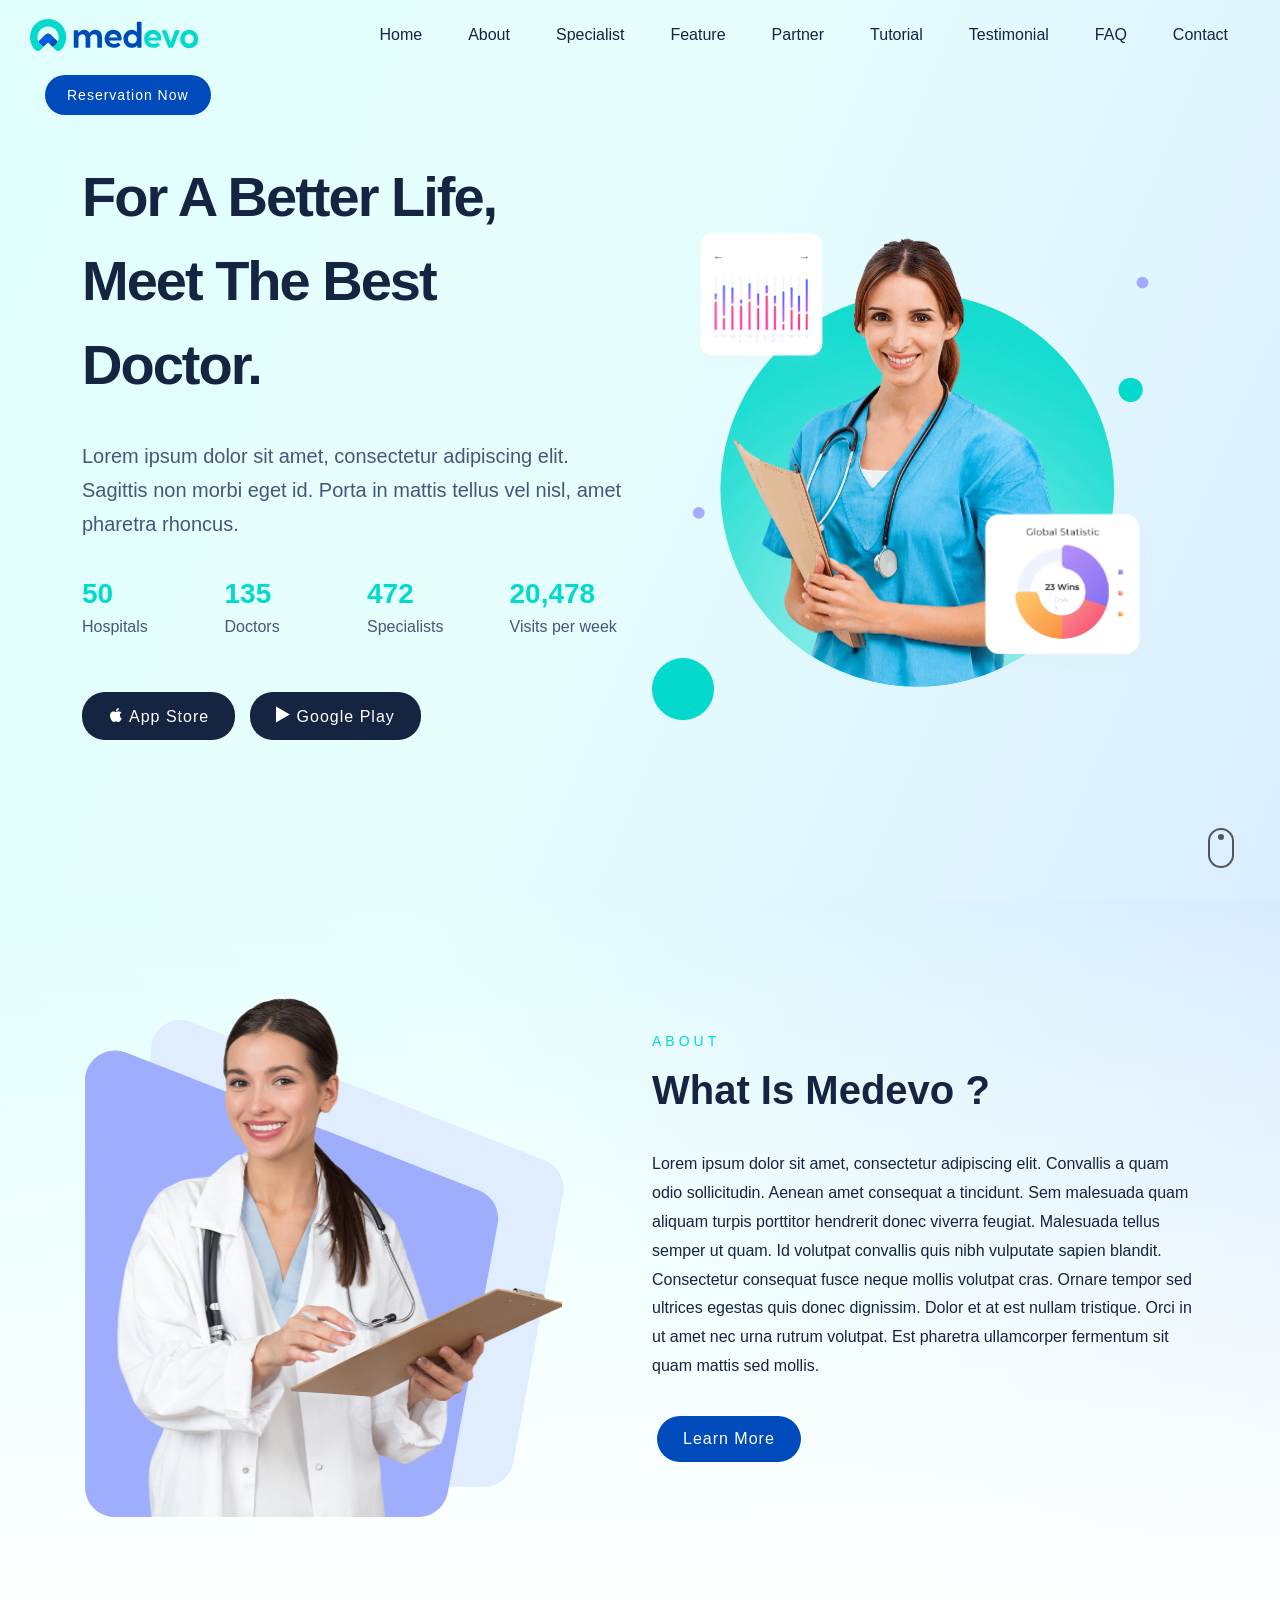
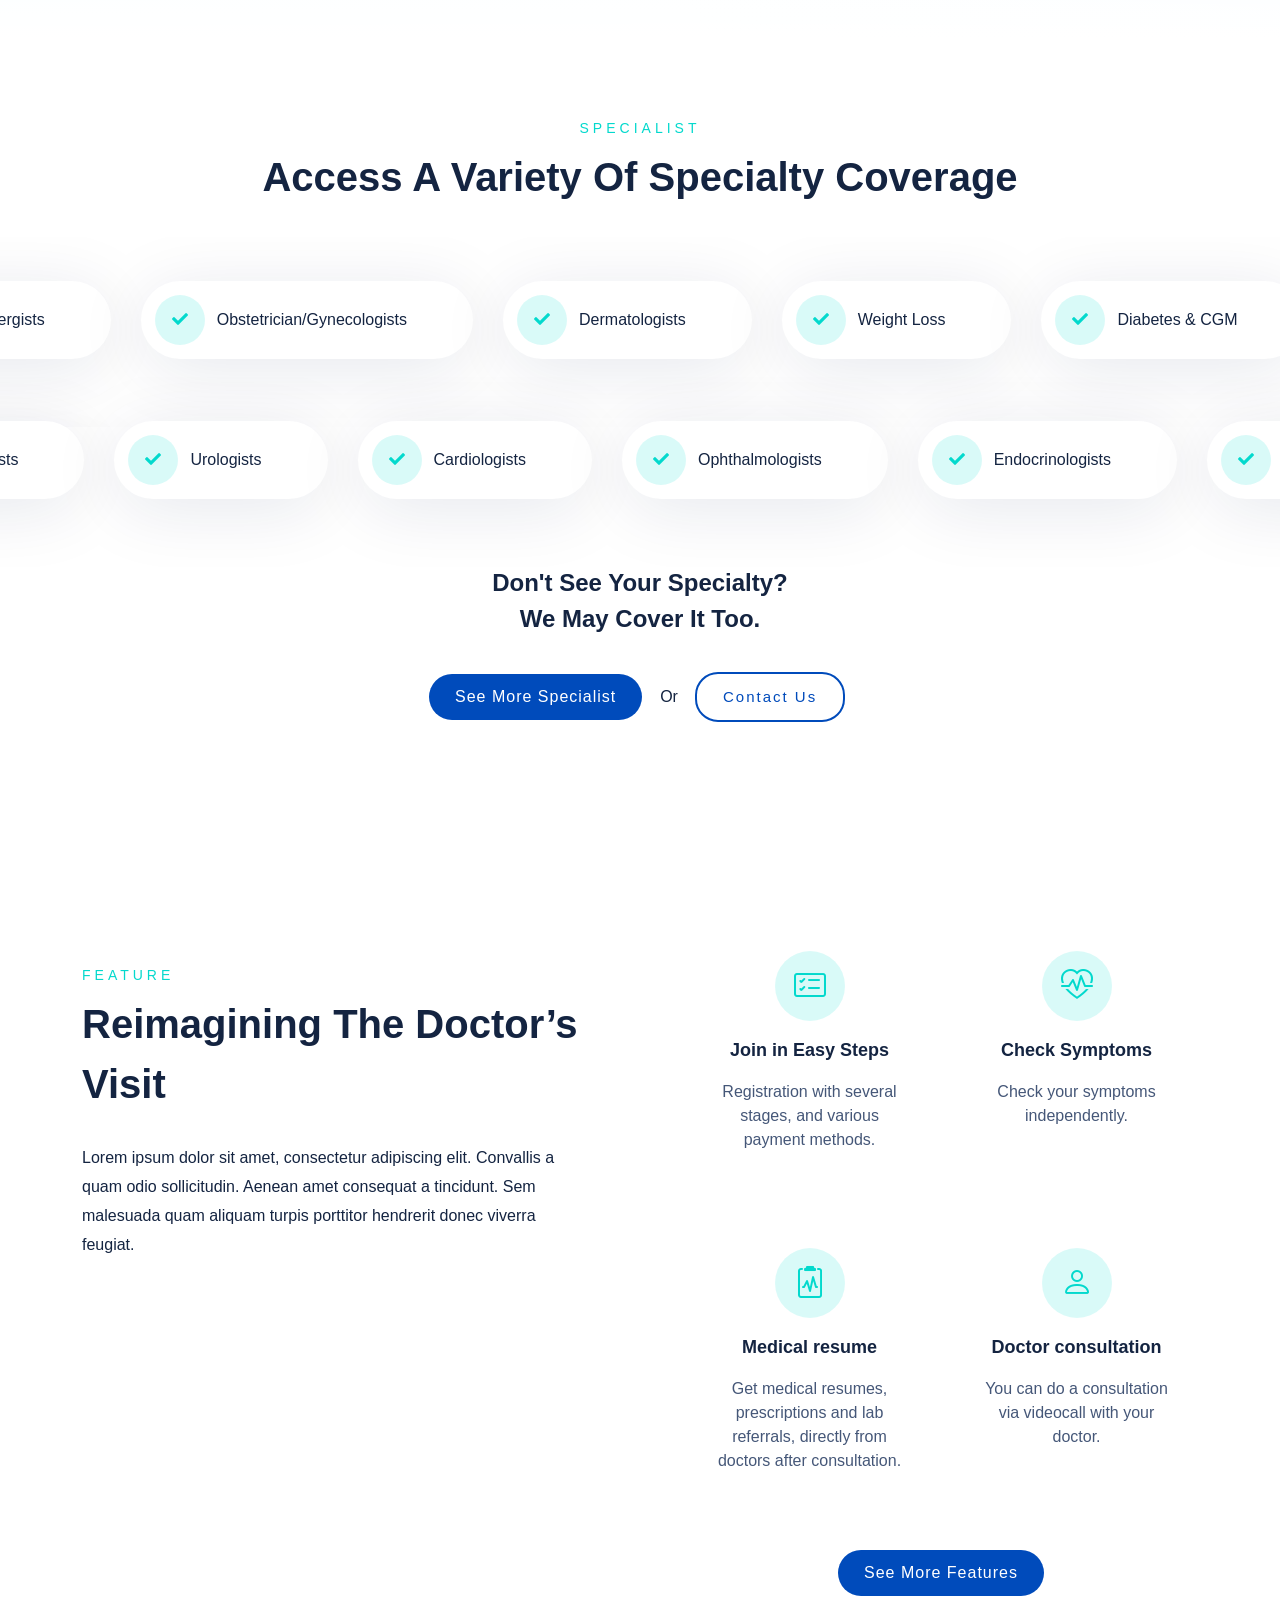
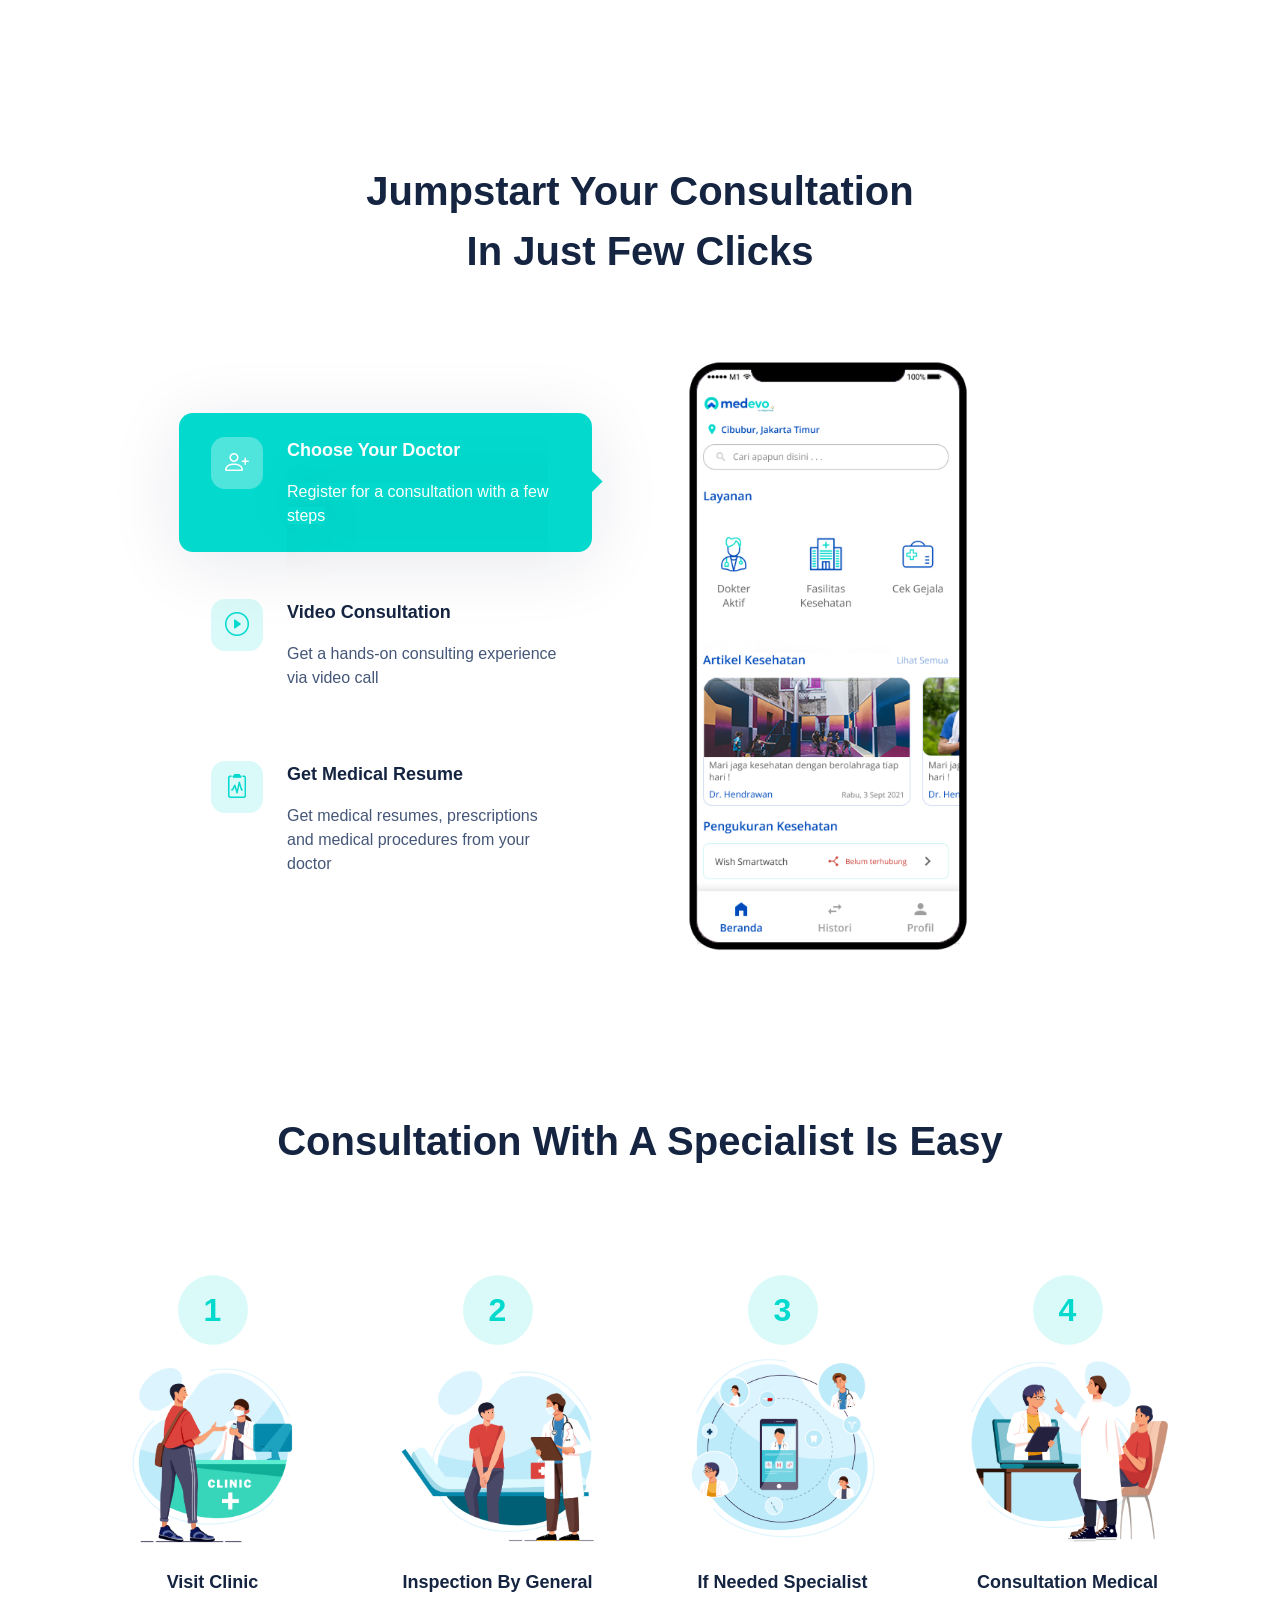
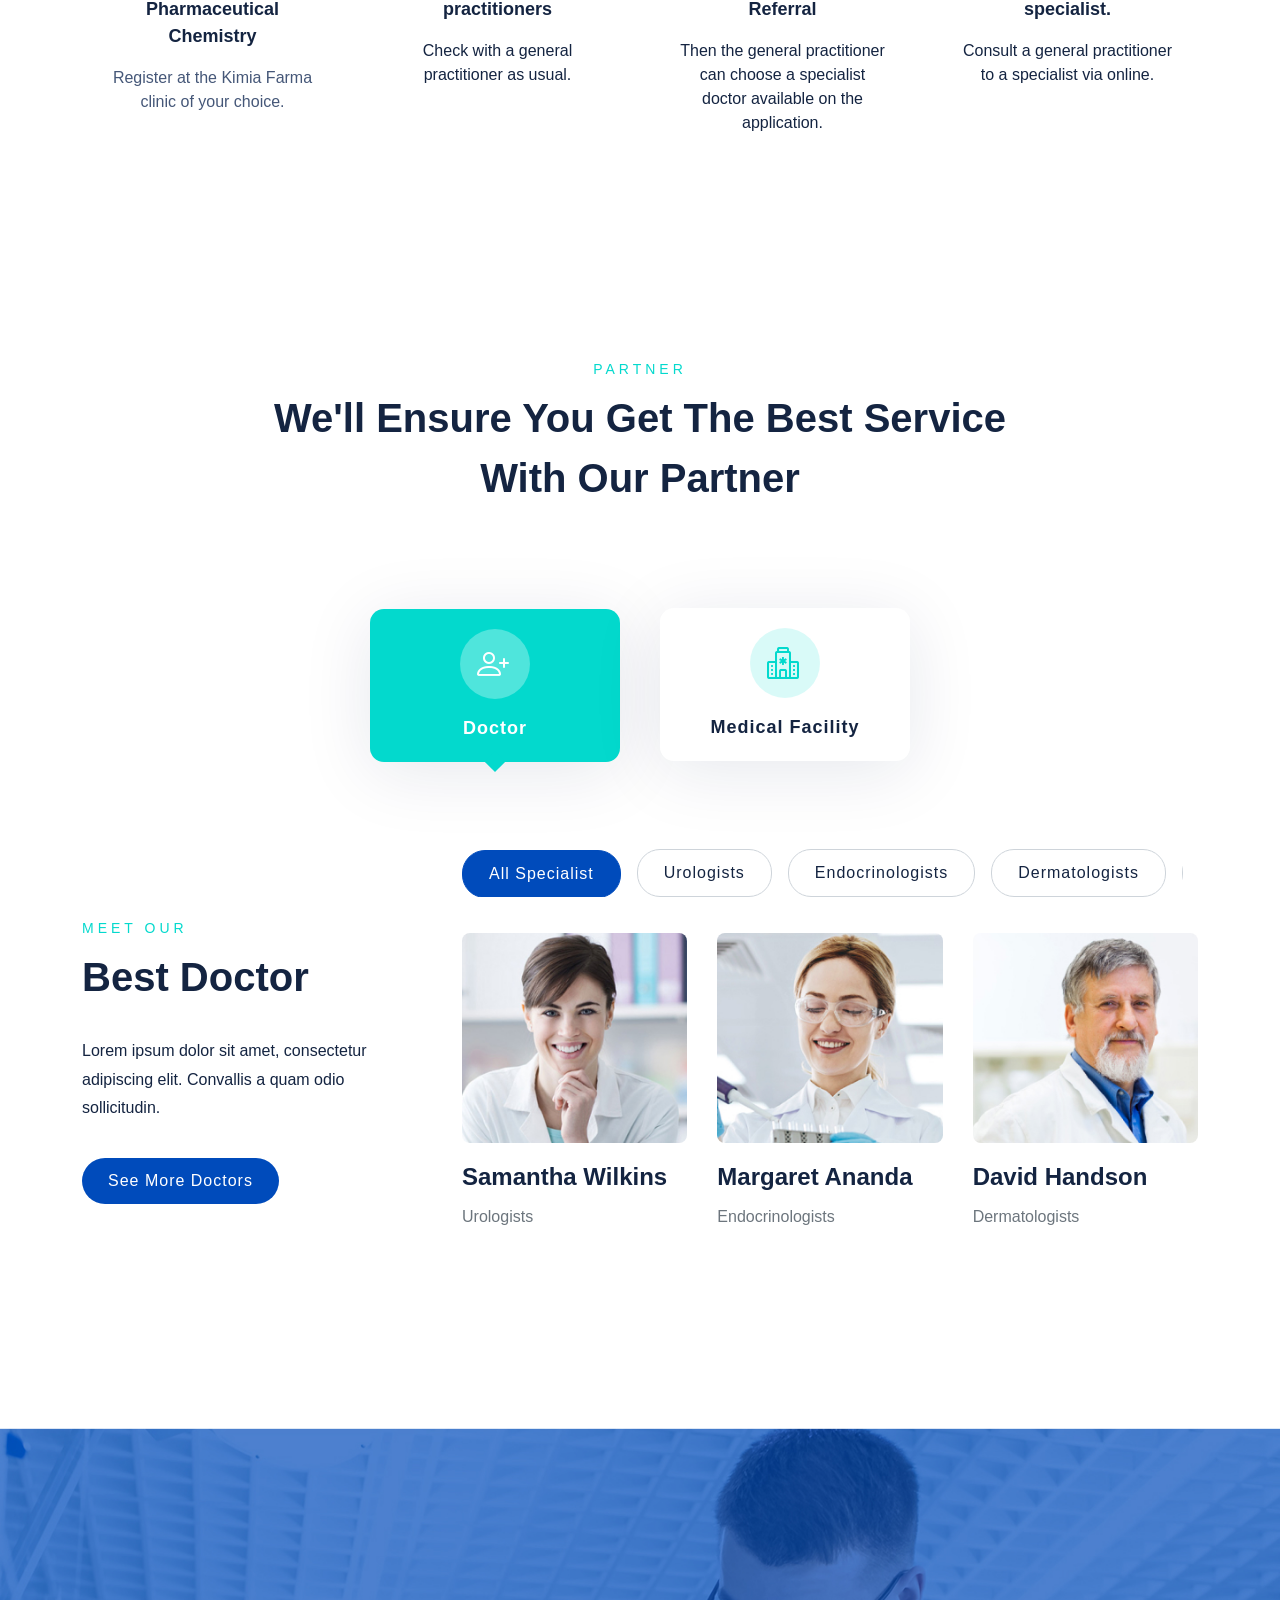
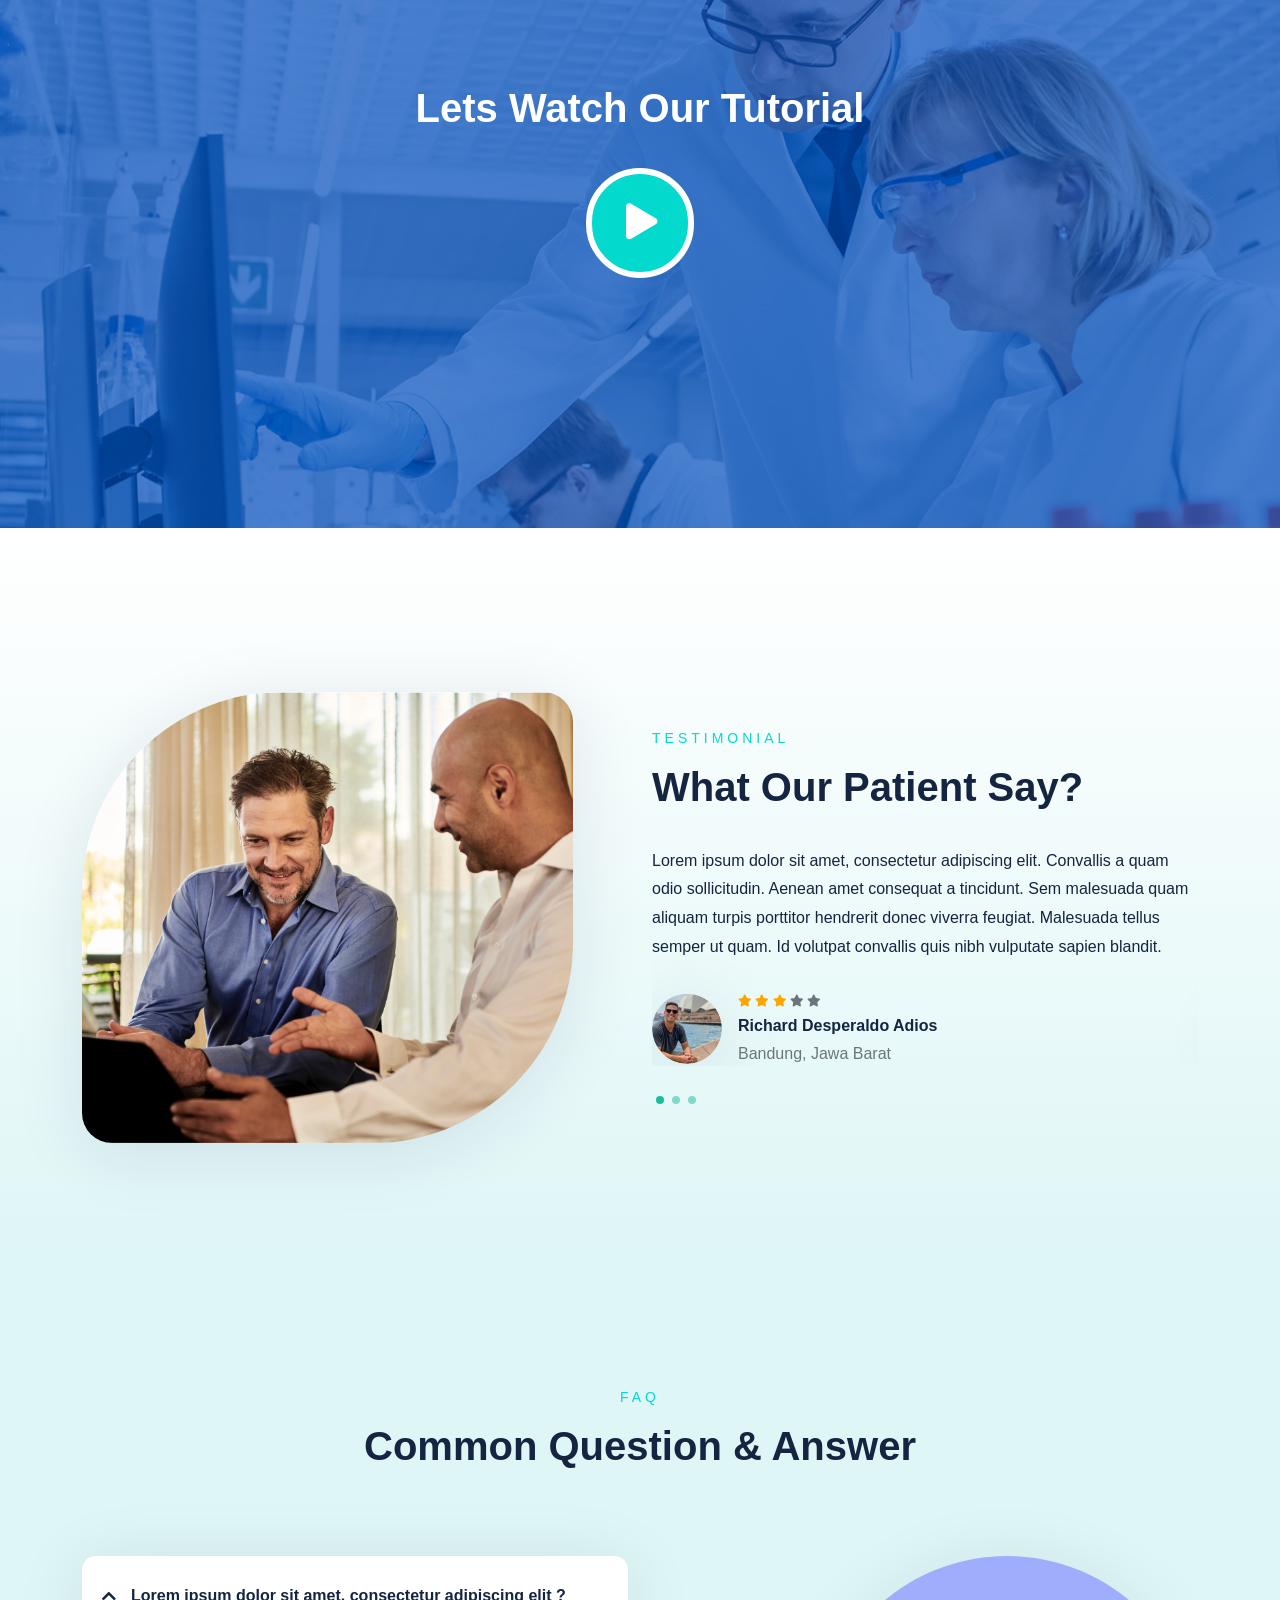
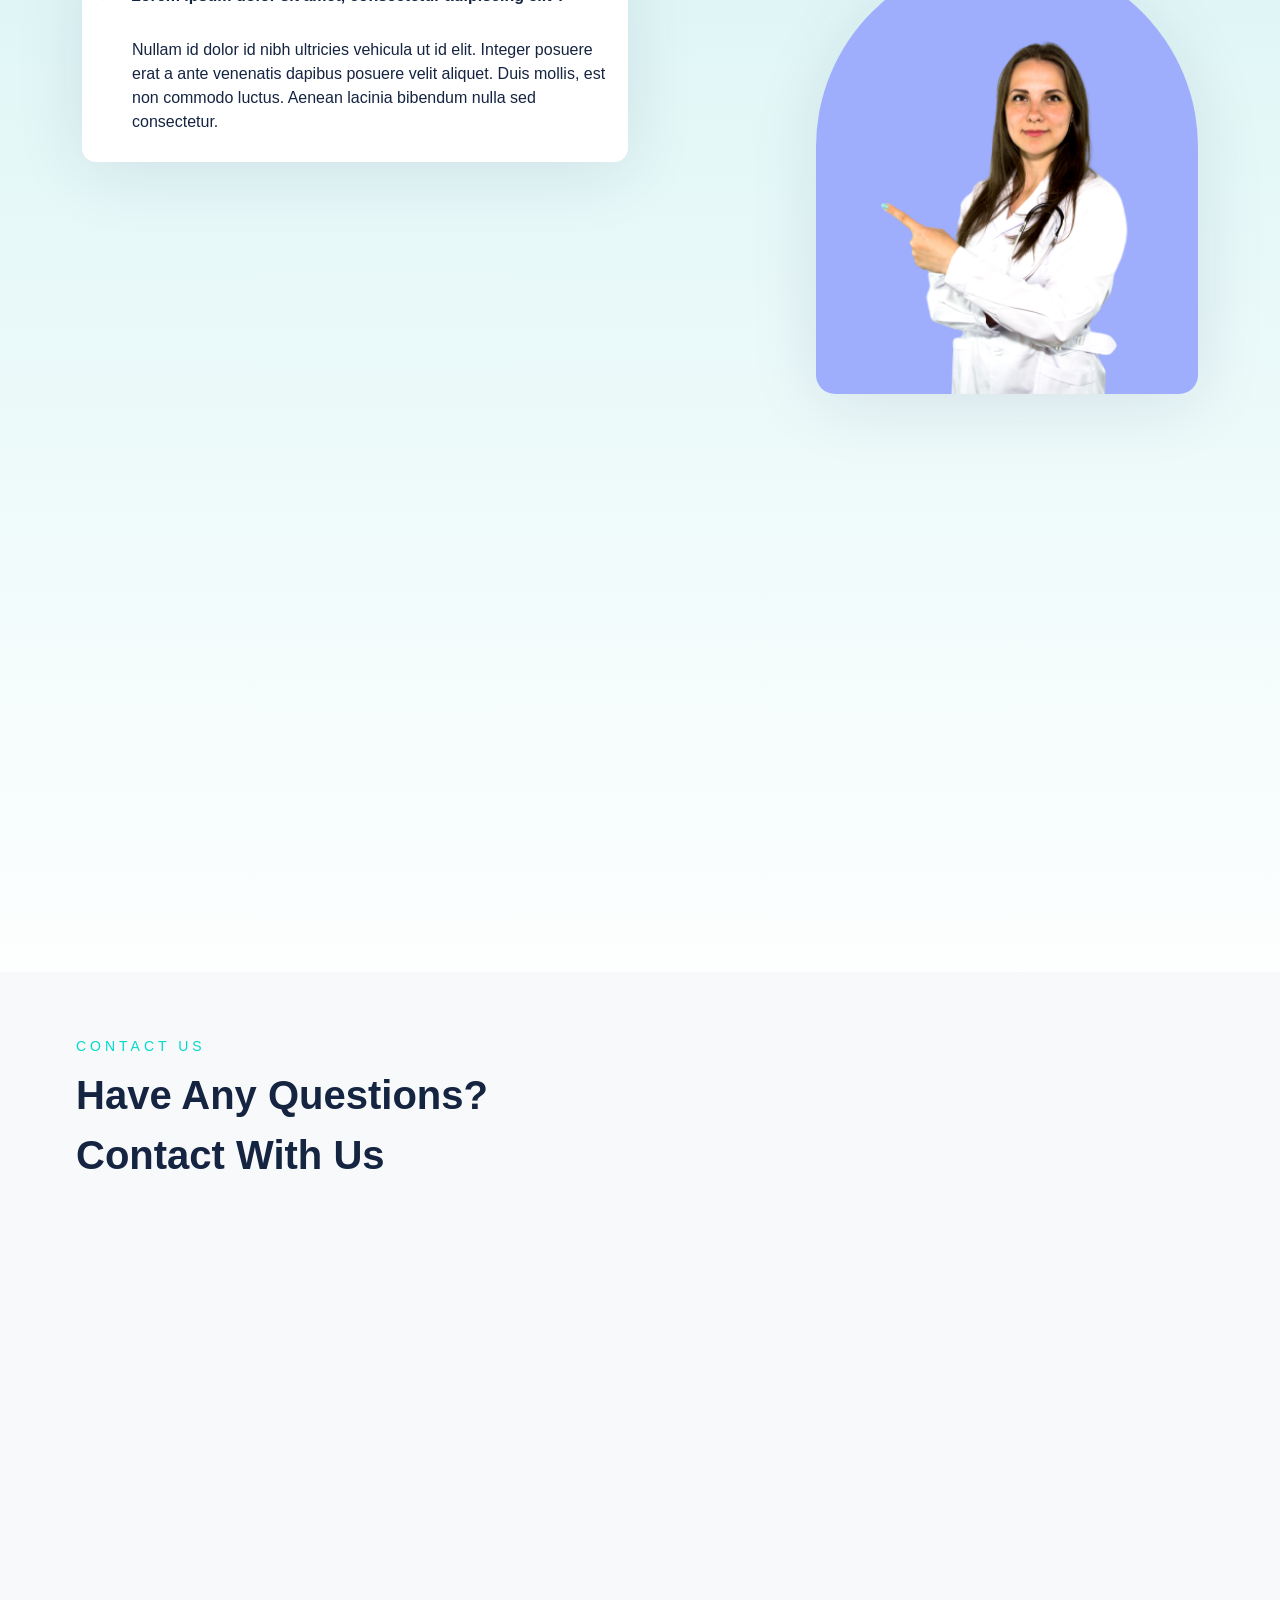
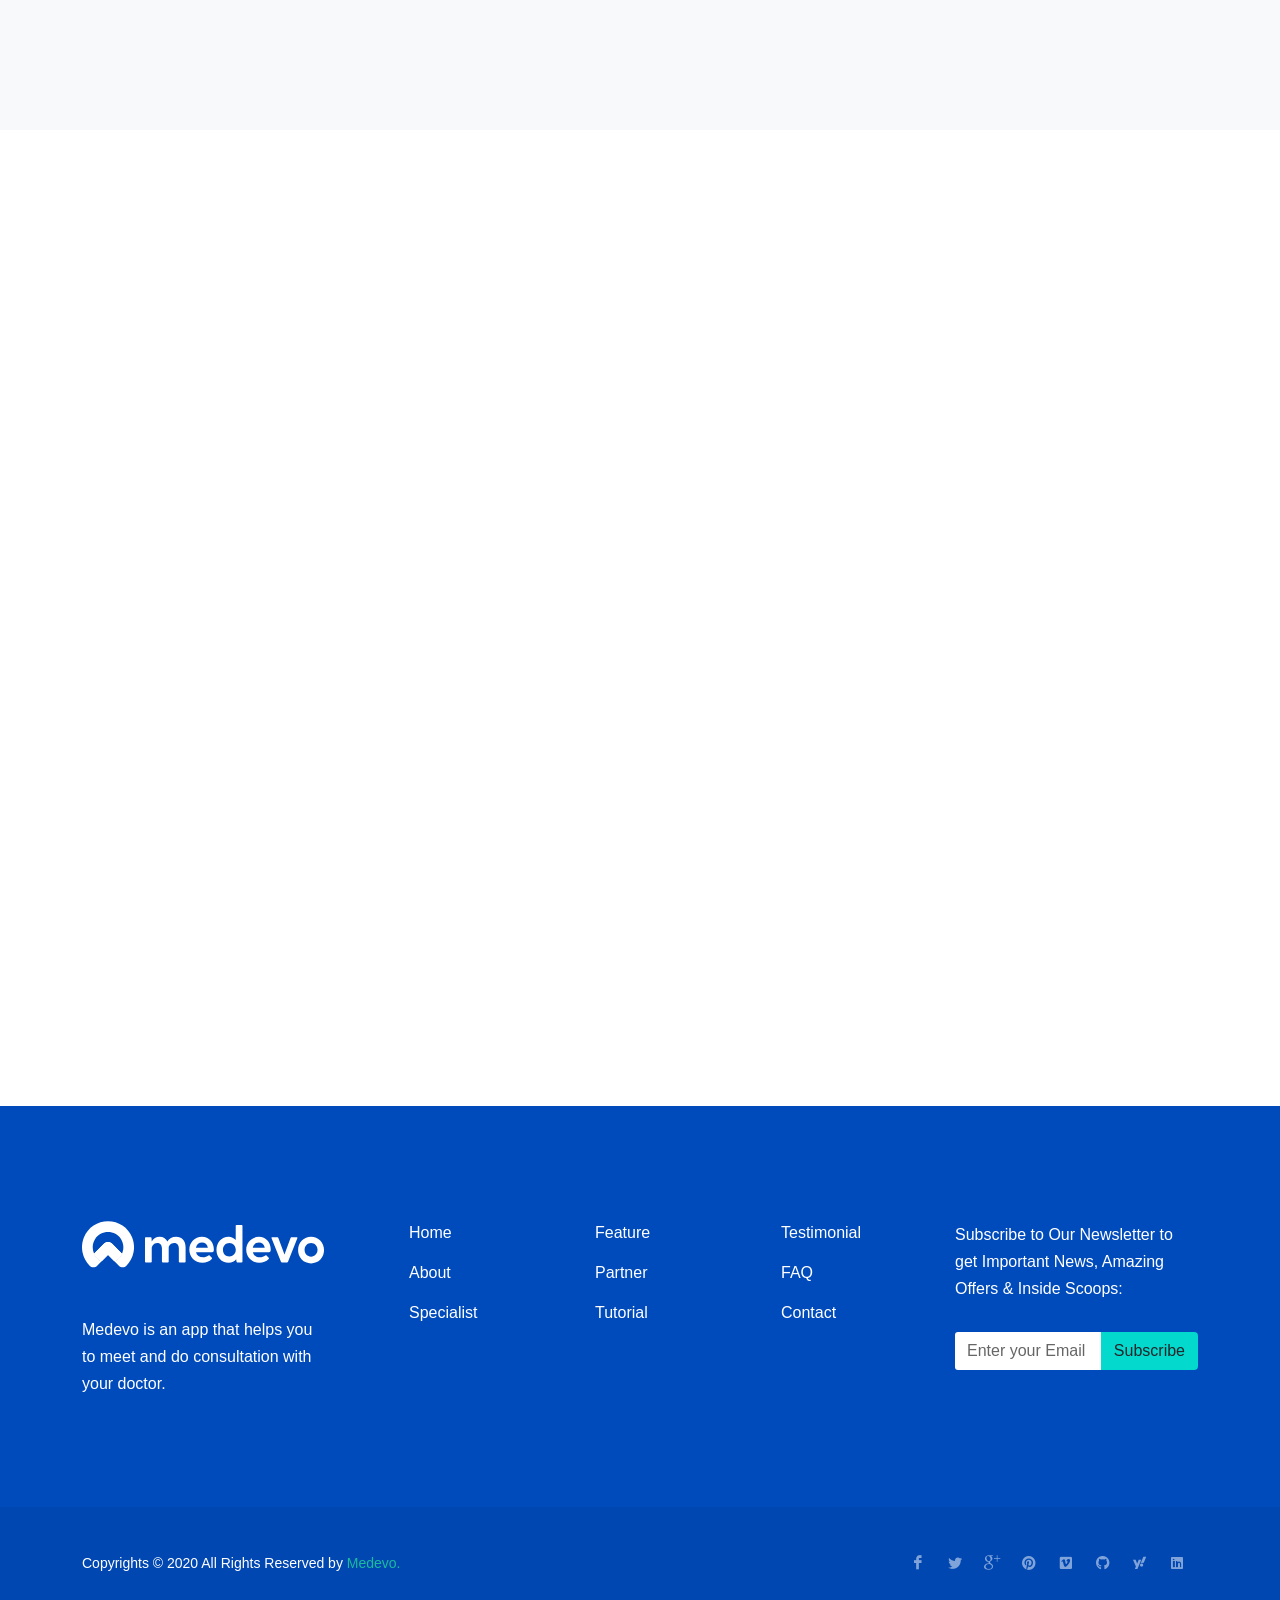
==== index.html @ de46a437 "replace file" ====
<!DOCTYPE html>
<html dir="ltr" lang="en-US">
<head>

	<meta http-equiv="content-type" content="text/html; charset=utf-8" />
	<meta name="author" content="SemiColonWeb" />

	<!-- Stylesheets
	============================================= -->
	<link href="https://fonts.googleapis.com/css?family=Source+Sans+Pro:300,400,600,700|Roboto:300,400,500,700|IBM+Plex+Serif:300,400,500,600&display=swap" rel="stylesheet" type="text/css" />
	<link href="http://fonts.cdnfonts.com/css/open-sans" rel="stylesheet">
                
	<link rel="stylesheet" href="css/bootstrap.css" type="text/css" />
	<link rel="stylesheet" href="style.css" type="text/css" />

	<!-- One Page Module Specific Stylesheet -->
	<link rel="stylesheet" href="one-page/onepage.css" type="text/css" />
	<!-- / -->

	<link rel="stylesheet" href="https://cdn.jsdelivr.net/npm/bootstrap-icons@1.8.1/font/bootstrap-icons.css">
	<link rel="stylesheet" href="https://cdnjs.cloudflare.com/ajax/libs/font-awesome/6.1.1/css/all.min.css" integrity="sha512-KfkfwYDsLkIlwQp6LFnl8zNdLGxu9YAA1QvwINks4PhcElQSvqcyVLLD9aMhXd13uQjoXtEKNosOWaZqXgel0g==" crossorigin="anonymous" referrerpolicy="no-referrer" />
	<link rel="stylesheet" href="css/dark.css" type="text/css" />
	<link rel="stylesheet" href="css/font-icons.css" type="text/css" />
	<link rel="stylesheet" href="one-page/css/et-line.css" type="text/css" />
	<link rel="stylesheet" href="css/animate.css" type="text/css" />
	<link rel="stylesheet" href="css/magnific-popup.css" type="text/css" />

	<link rel="stylesheet" href="one-page/css/fonts.css" type="text/css" />

	<link rel="stylesheet" href="css/custom.css" type="text/css" />
	<meta name="viewport" content="width=device-width, initial-scale=1" />

	<!-- Document Title
	============================================= -->
	<title>Watch - One Page Module | Canvas</title>

	<style>
		.font-secondary { font-family: 'IBM Plex Serif', serif !important; }
		.bgchanger { background-color: #EEE; }

		#oc-watch .owl-item,
		#oc-watch .owl-item img {
			width: auto;
			height: auto;
			margin: 0 auto;
		}

		#oc-watch.owl-carousel .owl-stage {
			display: flex;
			align-items: center;
			justify-content: center;
		}

		#oc-watch .owl-dots { bottom: 20px; }

		#oc-watch .owl-dots { counter-reset: dots; }

		#oc-watch.owl-carousel .owl-dots .owl-dot {
			margin: 0 4px;
			width: auto;
			height: auto;
			opacity: .3 !important;
			border: none;
			background-color: transparent !important;
			font-family: 'IBM Plex Serif', serif;
		}

		#oc-watch .owl-dot:after {
			content: "";
			position: absolute;
			background: #111;
			height: 2px;
			width: 0;
			top: 50%;
			margin: -1px 4px 0;
			transition: all .3s ease;
		}

		#oc-watch.owl-carousel .owl-dots .owl-dot.active {
			margin-right: 34px;
			opacity: 1 !important;
		}

		#oc-watch .owl-dot.active:after { width: 26px; }

		#oc-watch .owl-dot:before {
			counter-increment: dots;
			content: counter(dots, decimal-leading-zero);
		}

		#slider {
			-webkit-transition: background-color .4s ease;
			-o-transition: background-color .4s ease;
			transition: background-color .4s ease;
		}

		@-webkit-keyframes mouse-scroll {
			0% { top: 10%; opacity: 1; }
			100% { top: 30%; opacity: 0; }
		}
		@keyframes mouse-scroll {
			0% { top: 10%; opacity: 1; }
			100% { top: 30%; opacity: 0; }
		}

		@-webkit-keyframes scroll-mouse {
		    from { transform: translateY(-7px); }
		    to { transform: translateY(0); }
		}
		@keyframes scroll-mouse {
		    from { transform: translateY(-7px); }
		    to { transform: translateY(0); }
		}
		.scroll-inner {
			position: relative;
			width: 26px;
			height: 40px;
			border-radius: 18px;
			border: 2px solid #555;
			-webkit-animation: scroll-mouse 1s infinite;
			animation: scroll-mouse 1s infinite;
		}

		.scroll-wheel {
			position: absolute;
			top: 10%;
			left: 50%;
			width: 6px;
			height: 6px;
			border-radius: 50%;
			transform: translateX(-50%);
			background-color: #555;
			-webkit-animation: mouse-scroll 1s infinite;
			-moz-animation: mouse-scroll 1s infinite;
			-o-animation: mouse-scroll 1s infinite;
			animation: mouse-scroll 1s infinite;
		}

		.one-page-arrow {
			bottom: 40px;
			right: 40px;
			left: auto;
		}

	</style>

</head>

<body class="stretched side-push-panel">

	<div class="body-overlay"></div>

	<div id="side-panel" class="bgchanger">

		<div id="side-panel-trigger-close" class="side-panel-trigger"><a href="#"><i class="icon-line-cross"></i></a></div>

		<div class="side-panel-wrap">

			<div class="widget widget_links clearfix">

				<h4>About Canvas</h4>

				<div style="font-size: 14px; line-height: 1.7;">
					<address style="line-height: 1.7;">
						795 Folsom Ave, Suite 600<br>
						San Francisco, CA 94107<br>
					</address>

					<div class="clear topmargin-sm"></div>

					<abbr title="Phone Number">Phone:</abbr> (1) 8547 632521<br>
					<abbr title="Fax">Fax:</abbr> (1) 11 4752 1433<br>
					<abbr title="Email Address">Email:</abbr> info@canvas.com
				</div>

			</div>

			<div class="widget clearfix">

				<h4>Connect Socially</h4>

				<a href="#" class="social-icon si-small si-colored si-facebook" title="Facebook">
					<i class="icon-facebook"></i>
					<i class="icon-facebook"></i>
				</a>
				<a href="#" class="social-icon si-small si-colored si-twitter" title="Twitter">
					<i class="icon-twitter"></i>
					<i class="icon-twitter"></i>
				</a>
				<a href="#" class="social-icon si-small si-colored si-github" title="Github">
					<i class="icon-github"></i>
					<i class="icon-github"></i>
				</a>
				<a href="#" class="social-icon si-small si-colored si-pinterest" title="Pinterest">
					<i class="icon-pinterest"></i>
					<i class="icon-pinterest"></i>
				</a>
				<a href="#" class="social-icon si-small si-colored si-forrst" title="Forrst">
					<i class="icon-forrst"></i>
					<i class="icon-forrst"></i>
				</a>
				<a href="#" class="social-icon si-small si-colored si-linkedin" title="LinkedIn">
					<i class="icon-linkedin"></i>
					<i class="icon-linkedin"></i>
				</a>
				<a href="#" class="social-icon si-small si-colored si-gplus" title="Google Plus">
					<i class="icon-gplus"></i>
					<i class="icon-gplus"></i>
				</a>
				<a href="#" class="social-icon si-small si-colored si-instagram" title="Instagram">
					<i class="icon-instagram"></i>
					<i class="icon-instagram"></i>
				</a>
				<a href="#" class="social-icon si-small si-colored si-flickr" title="Flickr">
					<i class="icon-flickr"></i>
					<i class="icon-flickr"></i>
				</a>
				<a href="#" class="social-icon si-small si-colored si-skype" title="Skype">
					<i class="icon-skype"></i>
					<i class="icon-skype"></i>
				</a>

			</div>

		</div>

	</div>

	<!-- Document Wrapper
	============================================= -->
	<div id="wrapper" class="clearfix">

		<!-- Header
		============================================= -->
		<header id="header" class="full-header transparent-header border-full-header header-size-custom" data-sticky-shrink="false" data-sticky-offset="full" data-sticky-offset-negative="650">
			<div id="header-wrap">
				<div class="container">
					<div class="header-row">

						<!-- Logo
						============================================= -->
						<div id="logo">
							<a href="index.html" class="standard-logo" data-dark-logo="one-page/images/logo_medevo.svg"><img src="one-page/images/logo_medevo.svg" alt="Canvas Logo"></a>
							<a href="index.html" class="retina-logo" data-dark-logo="one-page/images/logo_medevo.svg"><img src="one-page/images/logo_medevo.svg" alt="Canvas Logo"></a>
						</div><!-- #logo end -->

						<div class="header-misc">
							<button class="button button-circle fw-medium ms-0"> Reservation Now </button>
						</div>

						<div id="primary-menu-trigger">
							<svg class="svg-trigger" viewBox="0 0 100 100"><path d="m 30,33 h 40 c 3.722839,0 7.5,3.126468 7.5,8.578427 0,5.451959 -2.727029,8.421573 -7.5,8.421573 h -20"></path><path d="m 30,50 h 40"></path><path d="m 70,67 h -40 c 0,0 -7.5,-0.802118 -7.5,-8.365747 0,-7.563629 7.5,-8.634253 7.5,-8.634253 h 20"></path></svg>
						</div>

						<!-- Primary Navigation
						============================================= -->
						<nav class="primary-menu">

							<ul class="one-page-menu menu-container" data-easing="easeInOutExpo" data-speed="1250" data-offset="70">
								<li class="menu-item">
									<a href="#" class="menu-link" data-href="#wrapper"><div>Home</div></a>
								</li>
								<li class="menu-item">
									<a href="#" class="menu-link" data-href="#section-about"><div>About</div></a>
								</li>
								<li class="menu-item">
									<a href="#" class="menu-link" data-href="#section-specialist"><div>Specialist</div></a>
								</li>
								<li class="menu-item">
									<a href="#" class="menu-link" data-href="#section-feature"><div>Feature</div></a>
								</li>
								<li class="menu-item">
									<a href="#" class="menu-link" data-href="#section-partner"><div>Partner</div></a>
								</li>
								<li class="menu-item">
									<a href="#" class="menu-link" data-href="#section-tutorial"><div>Tutorial</div></a>
								</li>
								<li class="menu-item">
									<a href="#" class="menu-link" data-href="#section-testimonial"><div>Testimonial</div></a>
								</li>
								<li class="menu-item">
									<a href="#" class="menu-link" data-href="#section-faq"><div>FAQ</div></a>
								</li>
								<li class="menu-item">
									<a href="#" class="menu-link" data-href="#section-contact"><div>Contact</div></a>
								</li>
							</ul>

						</nav><!-- #primary-menu end -->

					</div>
				</div>
			</div>
			<div class="header-wrap-clone"></div>
		</header><!-- #header end -->

		<!-- Slider
		============================================= -->
		<section id="slider" class="slider-element min-vh-100 bgchanger include-header bg-linear-1">
			<div class="slider-inner">

				<div class="vertical-middle slider-element-fade">
					<div class="container text-start py-5">
						<div class="row align-items-center">
							<div class="col-md-6 text-center text-md-start">
								<div class="emphasis-title bottommargin-sm">
									<h1 class="fw-900" data-animate="fadeInUp" data-delay="100">
										For A Better Life,<br>
										Meet The Best Doctor.
									</h1>
									<p data-animate="fadeInUp" data-delay="200" class="topmargin-sm mb-0 fc-muted" style="max-width:700px; line-height: 1.7;">Lorem ipsum dolor sit amet, consectetur adipiscing elit. Sagittis non morbi eget id. Porta in mattis tellus vel nisl, amet pharetra rhoncus.</p>
								</div>
								<div class="mb-5">
									<div class="row">
										<div class="col" data-animate="fadeInUp" data-delay="400">
											<div class="counter counter-small">
												<span class="fc-primary fw-bold mb-1" data-from="10" data-to="50" data-refresh-interval="10" data-speed="2000" data-comma="true"></span>
											</div>
											<span class="fc-muted">
												Hospitals
											</span>
										</div>
										<div class="col" data-animate="fadeInUp" data-delay="400">
											<div class="counter counter-small">
												<span class="fc-primary fw-bold mb-1" data-from="10" data-to="135" data-refresh-interval="10" data-speed="2000" data-comma="true"></span>
											</div>
											<span class="fc-muted">
												Doctors
											</span>
										</div>
										<div class="col" data-animate="fadeInUp" data-delay="400">
											<div class="counter counter-small">
												<span class="fc-primary fw-bold mb-1" data-from="10" data-to="472" data-refresh-interval="10" data-speed="2000" data-comma="true"></span>
											</div>
											<span class="fc-muted">
												Specialists
											</span>
										</div>
										<div class="col" data-animate="fadeInUp" data-delay="400">
											<div class="counter counter-small">
												<span class="fc-primary fw-bold mb-1" data-from="10" data-to="20478" data-refresh-interval="10" data-speed="2000" data-comma="true"></span>
											</div>
											<span class="fc-muted">
												Visits per week
											</span>
										</div>
									</div>
								</div>
								<a data-animate="fadeInUp" data-delay="800" href="#" class="button button-dark button-circle button-large fw-medium ms-0" data-scrollto="#section-works" data-easing="easeInOutExpo" data-speed="1250" data-offset="70"><i class="icon-apple"></i>App Store</a>
								<a data-animate="fadeInUp" data-delay="900" href="#" class="button button-dark button-circle button-large fw-medium" data-scrollto="#section-works" data-easing="easeInOutExpo" data-speed="1250" data-offset="70"><i class="icon-googleplay"></i>Google Play</a>
							</div>

							<div data-animate="fadeInUp" data-delay="100" class="col-md-6 text-end">
								<img src="one-page/images/doctor_banner.svg" alt="Watch">
							</div>
						</div>
					</div>
				</div>

				<a href="#" data-scrollto="#section-about" data-easing="easeInOutExpo" data-speed="1250" data-offset="70" class="one-page-arrow">
					<div class="scroll-inner">
				    	<div class="scroll-wheel"></div>
				  </div>
				</a>

			</div>
		</section><!-- #slider end -->

		<!-- Content
		============================================= -->
		<section id="content">
			<div class="content-wrap py-0">

				<div id="section-about" class="page-section bg-linear-2 pt-6">

					<div class="container clearfix">
						<div class="row align-items-center">
							<div data-animate="fadeInUp" data-delay="100" class="col-md-6">
								<img src="one-page/images/doctor_about.svg" alt="Watch">
							</div>

							<div class="col-md-6">
								<h5 class="text-uppercase ls4 fw-normal mb-2 fc-primary" data-animate="fadeInUp" data-delay="100">About</h5>
								<h2 class="text-capitalize fw-bold font-body" data-animate="fadeInUp" data-delay="200">what is Medevo ?</h2>
								<p data-animate="fadeInUp" data-delay="300">
									Lorem ipsum dolor sit amet, consectetur adipiscing elit. Convallis a quam odio sollicitudin. Aenean amet consequat a tincidunt. Sem malesuada quam aliquam turpis porttitor hendrerit donec viverra feugiat. Malesuada tellus semper ut quam. Id volutpat convallis quis nibh vulputate sapien blandit. Consectetur consequat fusce neque mollis volutpat cras. Ornare tempor sed ultrices egestas quis donec dignissim. Dolor et at est nullam tristique. Orci in ut amet nec urna rutrum volutpat. Est pharetra ullamcorper fermentum sit quam mattis sed mollis.
								</p>
								<button data-animate="fadeInUp" data-delay="400" class="button button-circle button-large fw-medium">Learn More</button>
							</div>
						</div>
					</div>

				</div>

				<div id="section-specialist" class="page-section specialist pt-6">

					<div class="center">
						<h5 class="text-uppercase ls4 fw-normal mb-2 fc-primary" data-animate="fadeInUp" data-delay="100">Specialist</h5>
						<h2 class="text-capitalize fw-bold font-body" data-animate="fadeInUp" data-delay="200">Access a variety of specialty coverage</h2>
					</div>

					<div data-animate="fadeInUp" data-delay="200" id="oc-clients-full" class="owl-carousel image-carousel carousel-widget" data-margin="30" data-nav="false" data-autoplay="4000" data-speed="1000" data-loop="true" data-pagi="false" data-items-xs="2" data-items-sm="3" data-items-md="4" data-items-lg="5" data-items-xl="6">
						
						<div class="feature-chip align-items-center">
							<div class="chip-icon">
								<i class="icon-check"></i>
							</div>
							<div class="chip-content">
								Dermatologists
							</div>
						</div>
						<div class="feature-chip align-items-center">
							<div class="chip-icon">
								<i class="icon-check"></i>
							</div>
							<div class="chip-content">
								Weight Loss
							</div>
						</div>
						<div class="feature-chip align-items-center">
							<div class="chip-icon">
								<i class="icon-check"></i>
							</div>
							<div class="chip-content">
								Diabetes & CGM
							</div>
						</div>
						<div class="feature-chip align-items-center">
							<div class="chip-icon">
								<i class="icon-check"></i>
							</div>
							<div class="chip-content">
								Allergists
							</div>
						</div>
						<div class="feature-chip align-items-center">
							<div class="chip-icon">
								<i class="icon-check"></i>
							</div>
							<div class="chip-content">
								Obstetrician/gynecologists
							</div>
						</div>

					</div>

					<div data-animate="fadeInUp" data-delay="300" id="oc-clients-full" class="owl-carousel image-carousel carousel-widget" data-margin="30" data-nav="false" data-autoplay="5000" data-speed="1000" data-loop="true" data-pagi="false" data-items-xs="2" data-items-sm="3" data-items-md="4" data-items-lg="5" data-items-xl="6">
						
						<div class="feature-chip align-items-center">
							<div class="chip-icon">
								<i class="icon-check"></i>
							</div>
							<div class="chip-content">
								Cardiologists
							</div>
						</div>
						<div class="feature-chip align-items-center">
							<div class="chip-icon">
								<i class="icon-check"></i>
							</div>
							<div class="chip-content">
								Ophthalmologists
							</div>
						</div>
						<div class="feature-chip align-items-center">
							<div class="chip-icon">
								<i class="icon-check"></i>
							</div>
							<div class="chip-content">
								Endocrinologists
							</div>
						</div>
						<div class="feature-chip align-items-center">
							<div class="chip-icon">
								<i class="icon-check"></i>
							</div>
							<div class="chip-content">
								Gastroenterologists
							</div>
						</div>
						<div class="feature-chip align-items-center">
							<div class="chip-icon">
								<i class="icon-check"></i>
							</div>
							<div class="chip-content">
								Urologists
							</div>
						</div>

					</div>

					<div class="center mt-5">
						<h3 class="text-capitalize fw-bold font-body" data-animate="fadeInUp" data-delay="400">
							Don't see your specialty? <br>
							We may cover it too.
						</h3>
						<button data-animate="fadeInUp" data-delay="500" class="button button-circle button-large fw-medium ms-0">See More Specialist</button>
						<span data-animate="fadeInUp" data-delay="600" class="mx-2">
							Or
						</span>
						<a href="#" data-scrollto="#section-contact" data-easing="easeInOutExpo" data-speed="1250" data-offset="70">
							<button data-animate="fadeInUp" data-delay="700" class="button button-border button-circle button-large fw-medium">Contact Us</button>
						</a>
					</div>

				</div>

				<div id="section-feature" class="page-section pt-6 feature">

					<div class="container clearfix">
						<div class="row align-items-center mb-6">
							<div class="col-md-6 pe-5">
								<div class="mb-5">
									<h5 class="text-uppercase ls4 fw-normal mb-2 fc-primary" data-animate="fadeInUp" data-delay="100">Feature</h5>
									<h2 class="text-capitalize fw-bold font-body" data-animate="fadeInUp" data-delay="200">Reimagining the doctor’s visit</h2>
									<p data-animate="fadeInUp" data-delay="300">
										Lorem ipsum dolor sit amet, consectetur adipiscing elit. Convallis a quam odio sollicitudin. Aenean amet consequat a tincidunt. Sem malesuada quam aliquam turpis porttitor hendrerit donec viverra feugiat. 
									</p>
								</div>
								<div class="video-wrap" data-animate="fadeInUp" data-delay="400">
									<video preload="none" loop autoplay muted>
										<source src='one-page/images/videos/VideoConsult.mp4' type='video/mp4' />
									</video>
								</div>
							</div>

							<div class="col-md-6 ps-5 center">
								<div class="row">
									<div class="col-6">
										<div class="card-feature p-4" data-animate="fadeInUp" data-delay="100">
											<div class="square-icon">
												<i class="bi bi-card-checklist"></i>
											</div>
											<h4 class="my-3">Join in Easy Steps</h4>
											<span class="fc-muted">Registration with several stages, and various payment methods.</span>
										</div>
									</div>
									<div class="col-6">
										<div class="card-feature p-4" data-animate="fadeInUp" data-delay="200">
											<div class="square-icon">
												<i class="bi bi-heart-pulse"></i>
											</div>
											<h4 class="my-3">Check Symptoms</h4>
											<span class="fc-muted">Check your symptoms independently.</span>
										</div>
									</div>
								</div>
								<div class="row my-5">
									<div class="col-6">
										<div class="card-feature p-4" data-animate="fadeInUp" data-delay="300">
											<div class="square-icon">
												<i class="bi bi-clipboard2-pulse"></i>
											</div>
											<h4 class="my-3">Medical resume</h4>
											<span class="fc-muted">Get medical resumes, prescriptions and lab referrals, directly from doctors after consultation.</span>
										</div>
									</div>
									<div class="col-6">
										<div class="card-feature p-4" data-animate="fadeInUp" data-delay="400">
											<div class="square-icon">
												<i class="bi bi-person"></i>
											</div>
											<h4 class="my-3">Doctor consultation</h4>
											<span class="fc-muted">You can do a consultation via videocall with your doctor.</span>
										</div>
									</div>
								</div>
								<button data-animate="fadeInUp" data-delay="500" class="button button-circle button-large fw-medium ms-0">See More Features </button>
							</div>
						</div>

						<h2 class="center pt-6 mb-3 text-capitalize fw-bold font-body" data-animate="fadeInUp" data-delay="100">Jumpstart your consultation <br> in just few clicks</h2>

						<div id="side-navigation" class="align-items-center row my-6 gx-5 justify-content-center" data-plugin="tabs">

							<div class="col-md-6 col-lg-5 pe-5">
								<ul class="sidenav mb-0">
									<li data-animate="fadeInUp" data-delay="200" class="ui-tabs-active">
										<a href="#snav-content1" class="d-flex">
											<div class="me-4">
												<div class="rounded-icon">
													<i class="bi bi-person-plus"></i>
												</div>
											</div>
											
											<div>
												<h4 class="mb-3 fw-bold">Choose Your Doctor</h4>
												<span>Register for a consultation with a few steps</span>
											</div>
										</a>
									</li>
									<li data-animate="fadeInUp" data-delay="300" class="my-4">
										<a href="#snav-content2" class="d-flex">
											<div class="me-4">
												<div class="rounded-icon">
													<i class="bi bi-play-circle"></i>
												</div>
											</div>
											
											<div>
												<h4 class="mb-3 fw-bold">Video Consultation</h4>
												<span>Get a hands-on consulting experience via video call</span>
											</div>
										</a>
									</li>
									<li data-animate="fadeInUp" data-delay="400">
										<a href="#snav-content3" class="d-flex">
											<div class="me-4">
												<div class="rounded-icon">
													<i class="bi bi-clipboard2-pulse"></i>
												</div>
											</div>
											
											<div>
												<h4 class="mb-3 fw-bold">Get Medical Resume</h4>
												<span>
													Get medical resumes, prescriptions and medical procedures from your doctor</span>
											</div>
										</a>
									</li>
								</ul>
							</div>
	
							<div class="col-md-6 col-lg-5 ps-5">
								<div id="snav-content1">
									<div data-animate="fadeIn" data-delay="200">
										<img src="one-page/images/page/phone-01.png" alt="Watch">
									</div>
								</div>
	
								<div id="snav-content2">
									<div data-animate="fadeIn">
										<img src="one-page/images/page/phone-02s.png" alt="Watch">
									</div>
								</div>
	
								<div id="snav-content3">
									<div data-animate="fadeIn">
										<img src="one-page/images/page/phone-04s.png" alt="Watch">
									</div>
								</div>
							</div>
	
						</div>

						<h2 class="center pt-6 mb-3 text-capitalize fw-bold font-body" data-animate="fadeInUp" data-delay="100">Consultation with a specialist is easy</h2>

						<div class="row mt-6">
							<div class="col">
								<div class="card-contact p-4 center" data-animate="fadeInUp" data-delay="200">
									<div class="square-icon fw-bold">
										1
									</div>
									<div>
										<img src="one-page/images/page/step1.png" alt="">
									</div>
									<h4 class="my-3">Visit Clinic Pharmaceutical Chemistry</h4>
									<span class="fc-muted">Register at the Kimia Farma clinic of your choice.</span>
								</div>
							</div>
							<div class="col">
								<div class="card-contact p-4 center" data-animate="fadeInUp" data-delay="300">
									<div class="square-icon fw-bold">
										2
									</div>
									<div>
										<img src="one-page/images/page/step2.png" alt="">
									</div>
									<h4 class="my-3">Inspection By General practitioners</h4>
									<span>Check with a general practitioner as usual.</span>
								</div>
							</div>
							<div class="col">
								<div class="card-contact p-4 center" data-animate="fadeInUp" data-delay="400">
									<div class="square-icon fw-bold">
										3
									</div>
									<div>
										<img src="one-page/images/page/step3.png" alt="">
									</div>
									<h4 class="my-3">If Needed Specialist Referral</h4>
									<span>Then the general practitioner can choose a specialist doctor available on the application.</span>
								</div>
							</div>
							<div class="col">
								<div class="card-contact p-4 center" data-animate="fadeInUp" data-delay="500">
									<div class="square-icon fw-bold">
										4
									</div>
									<div>
										<img src="one-page/images/page/step4.png" alt="">
									</div>
									<h4 class="my-3">Consultation Medical specialist.</h4>
									<span>Consult a general practitioner to a specialist via online.</span>
								</div>
							</div>
						</div>
						
					</div>

				</div>

				<div id="section-partner" class="page-section partner pt-6">

					<div class="center">
						<h5 class="text-uppercase ls4 fw-normal mb-2 fc-primary" data-animate="fadeInUp" data-delay="100">Partner</h5>
						<h2 class="text-capitalize fw-bold font-body" data-animate="fadeInUp" data-delay="200">we'll ensure you get the best service <br>with our partner</h2>
					</div>

					<div class="container clearfix">
						<div class="tabs topmargin-lg clearfix" id="tab-partner">

							<ul class="tab-nav clearfix justify-content-center">
								<li data-animate="fadeInUp" data-delay="300">
									<a href="#doctor" >
										<div class="rounded-icon">
											<i class="bi bi-person-plus"></i>
										</div>
										<h4 class="mt-3 mb-0">Doctor</h4>
									</a>
								</li>
								<li data-animate="fadeInUp" data-delay="400">
									<a href="#medical-facility">
										<div class="rounded-icon">
											<i class="bi bi-hospital"></i>
										</div>
										<h4 class="mt-3 mb-0">Medical Facility</h4>
									</a>
								</li>
							</ul>
	
							<div class="tab-container">
	
								<div class="tab-content" id="doctor">
	
									<div class="row align-items-center mt-5">
										<div class="col-md-4 pe-5">
											<h5 class="text-uppercase ls4 fw-normal mb-2 fc-primary" data-animate="fadeInUp" data-delay="100">Meet our</h5>
											<h2 class="text-capitalize fw-bold font-body" data-animate="fadeInUp" data-delay="200">Best Doctor</h2>
											<p data-animate="fadeInUp" data-delay="300">
												Lorem ipsum dolor sit amet, consectetur adipiscing elit. Convallis a quam odio sollicitudin.
											</p>
											<button data-animate="fadeInUp" data-delay="400" class="button button-circle button-large fw-medium ms-0">See More Doctors</button>
										</div>

										<div class="col-md-8 partner-type">

											<div class="tabs topmargin-md clearfix" id="tab-partner-list">

												<div class="sorting" data-animate="fadeInUp" data-delay="300">
													<ul id="oc-images" class="owl-carousel carousel-widget tab-nav clearfix ps-0 mb-3" data-pagi="false" data-margin="0" data-nav="false" data-items-xs="1" data-items-sm="2" data-items-md="3" data-items-xl="3">
														<li class="oc-item">
															<a href="#all" >
																<span>All Specialist</span>
															</a>
														</li>
														<li class="oc-item">
															<a href="#specialist-1">
																<span>Urologists</span>
															</a>
														</li>
														<li class="oc-item">
															<a href="#specialist-1">
																<span>Endocrinologists</span>
															</a>
														</li>
														<li class="oc-item">
															<a href="#specialist-1">
																<span>Dermatologists</span>
															</a>
														</li>
														<li class="oc-item">
															<a href="#specialist-1">
																<span>Allergists</span>
															</a>
														</li>
														<li class="oc-item">
															<a href="#specialist-1">
																<span>Diabetes & CGM</span>
															</a>
														</li>
														<li class="oc-item">
															<a href="#specialist-1">
																<span>Weight Loss</span>
															</a>
														</li>
														<li class="oc-item">
															<a href="#specialist-1">
																<span>Ophthalmologists</span>
															</a>
														</li>
														<li class="oc-item">
															<a href="#specialist-1">
																<span>Gastroenterologists</span>
															</a>
														</li>
													</ul>
												</div>

												<div class="tab-container">

													<div class="tab-content" id="all">

														<div id="oc-images" class="owl-carousel image-carousel carousel-widget posts-md" data-pagi="false" data-margin="30" data-nav="true" data-items-xs="1" data-items-sm="2" data-items-md="3" data-items-xl="3">

															<div class="oc-item" data-animate="fadeInUp" data-delay="100">
																<a href="#">
																	<div class="card-small">
																		<img class="full-width" src="one-page/images/magazine/thumb/doc_1.jpg" alt="Image">
																		<div class="my-3">
																			<h3 class="mb-2">Samantha Wilkins</h3>
																			<p class="text-muted">Urologists</p>
																		</div>
																	</div>
																</a>
															</div>
															<div class="oc-item" data-animate="fadeInUp" data-delay="200">
																<a href="#">
																	<div class="card-small">
																		<img class="full-width" src="one-page/images/magazine/thumb/doc_2.jpg" alt="Image">
																		<div class="my-3">
																			<h3 class="mb-2">Margaret Ananda</h3>
																			<p class="text-muted">Endocrinologists</p>
																		</div>
																	</div>
																</a>
															</div>
															<div class="oc-item" data-animate="fadeInUp" data-delay="300">
																<a href="#">
																	<div class="card-small">
																		<img class="full-width" src="one-page/images/magazine/thumb/doc_3.jpg" alt="Image">
																		<div class="my-3">
																			<h3 class="mb-2">David Handson</h3>
																			<p class="text-muted">Dermatologists</p>
																		</div>
																	</div>
																</a>
															</div>
															<div class="oc-item">
																<a href="#">
																	<div class="card-small">
																		<img class="full-width" src="one-page/images/magazine/thumb/doc_1.jpg" alt="Image">
																		<div class="my-3">
																			<h3 class="mb-2">Samantha Wilkins</h3>
																			<p class="text-muted">Urologists</p>
																		</div>
																	</div>
																</a>
															</div>
															<div class="oc-item">
																<a href="#">
																	<div class="card-small">
																		<img class="full-width" src="one-page/images/magazine/thumb/doc_2.jpg" alt="Image">
																		<div class="my-3">
																			<h3 class="mb-2">Margaret Ananda</h3>
																			<p class="text-muted">Endocrinologists</p>
																		</div>
																	</div>
																</a>
															</div>
															<div class="oc-item">
																<a href="#">
																	<div class="card-small">
																		<img class="full-width" src="one-page/images/magazine/thumb/doc_3.jpg" alt="Image">
																		<div class="my-3">
																			<h3 class="mb-2">David Handson</h3>
																			<p class="text-muted">Dermatologists</p>
																		</div>
																	</div>
																</a>
															</div>
									
														</div>
	
													</div>
	
													<div class="tab-content" id="specialist-1">

														<div id="oc-images" class="owl-carousel image-carousel carousel-widget posts-md" data-pagi="false" data-margin="30" data-nav="true" data-items-xs="1" data-items-sm="2" data-items-md="3" data-items-xl="3">

															<div class="oc-item" data-animate="fadeInUp" data-delay="100">
																<a href="#">
																	<div class="card-small">
																		<img class="full-width" src="one-page/images/magazine/thumb/doc_1.jpg" alt="Image">
																		<div class="my-3">
																			<h3 class="mb-2">Samantha Wilkins</h3>
																			<p class="text-muted">Urologists</p>
																		</div>
																	</div>
																</a>
															</div>
															<div class="oc-item" data-animate="fadeInUp" data-delay="200">
																<a href="#">
																	<div class="card-small">
																		<img class="full-width" src="one-page/images/magazine/thumb/doc_2.jpg" alt="Image">
																		<div class="my-3">
																			<h3 class="mb-2">Margaret Ananda</h3>
																			<p class="text-muted">Urologists</p>
																		</div>
																	</div>
																</a>
															</div>
															<div class="oc-item" data-animate="fadeInUp" data-delay="300">
																<a href="#">
																	<div class="card-small">
																		<img class="full-width" src="one-page/images/magazine/thumb/doc_3.jpg" alt="Image">
																		<div class="my-3">
																			<h3 class="mb-2">David Handson</h3>
																			<p class="text-muted">Urologists</p>
																		</div>
																	</div>
																</a>
															</div>
															<div class="oc-item">
																<a href="#">
																	<div class="card-small">
																		<img class="full-width" src="one-page/images/magazine/thumb/doc_1.jpg" alt="Image">
																		<div class="my-3">
																			<h3 class="mb-2">Samantha Wilkins</h3>
																			<p class="text-muted">Urologists</p>
																		</div>
																	</div>
																</a>
															</div>
															<div class="oc-item">
																<a href="#">
																	<div class="card-small">
																		<img class="full-width" src="one-page/images/magazine/thumb/doc_2.jpg" alt="Image">
																		<div class="my-3">
																			<h3 class="mb-2">Margaret Ananda</h3>
																			<p class="text-muted">Urologists</p>
																		</div>
																	</div>
																</a>
															</div>
															<div class="oc-item">
																<a href="#">
																	<div class="card-small">
																		<img class="full-width" src="one-page/images/magazine/thumb/doc_3.jpg" alt="Image">
																		<div class="my-3">
																			<h3 class="mb-2">David Handson</h3>
																			<p class="text-muted">Urologists</p>
																		</div>
																	</div>
																</a>
															</div>
									
														</div>
	
													</div>
	
												</div>
												
											</div>

										</div>
									</div>
	
								</div>
	
								<div class="tab-content" id="medical-facility">
	
									<div class="row align-items-center mt-5">
										<div class="col-md-4 pe-5">
											<h5 class="text-uppercase ls4 fw-normal mb-2 fc-primary" data-animate="fadeInUp" data-delay="100">Visit our</h5>
											<h2 class="text-capitalize fw-bold font-body" data-animate="fadeInUp" data-delay="200">Best Medical Facility</h2>
											<p data-animate="fadeInUp" data-delay="300">
												Lorem ipsum dolor sit amet, consectetur adipiscing elit. Convallis a quam odio sollicitudin.
											</p>
											<button data-animate="fadeInUp" data-delay="400" class="button button-circle button-large fw-medium ms-0">See More Medical Facility</button>
										</div>

										<div class="col-md-8 partner-type">

											<div class="tabs topmargin-md clearfix" id="tab-partner-list">

												<div class="sorting" data-animate="fadeInUp" data-delay="300">
													<ul class="tab-nav clearfix ps-0 mb-3">
														<li>
															<a href="#all-medical-facility" >
																<span>All Medical Facility</span>
															</a>
														</li>
														<li>
															<a href="#hospital">
																<span>Hospital</span>
															</a>
														</li>
														<li>
															<a href="#clinic">
																<span>Clinic</span>
															</a>
														</li>
														<li>
															<a href="#pharmacy">
																<span>Pharmacy</span>
															</a>
														</li>
													</ul>
												</div>

												<div class="tab-container">

													<div class="tab-content" id="all-medical-facility">

														<div id="oc-images" class="owl-carousel image-carousel carousel-widget posts-md" data-pagi="false" data-margin="30" data-nav="true" data-items-xs="1" data-items-sm="2" data-items-md="3" data-items-xl="3">

															<div class="oc-item" data-animate="fadeInUp" data-delay="100">
																<a href="#">
																	<div class="card-small">
																		<img class="full-width" src="one-page/images/magazine/thumb/rs.jpg" alt="Image">
																		<div class="my-3">
																			<h3 class="mb-2">Chinook Region Hospital</h3>
																			<p class="text-muted">Hospital</p>
																		</div>
																	</div>
																</a>
															</div>
															<div class="oc-item" data-animate="fadeInUp" data-delay="200">
																<a href="#">
																	<div class="card-small">
																		<img class="full-width" src="one-page/images/magazine/thumb/klinik.jpg" alt="Image">
																		<div class="my-3">
																			<h3 class="mb-2">Klinik Mitra Tiga Saudara</h3>
																			<p class="text-muted">Clinic</p>
																		</div>
																	</div>
																</a>
															</div>
															<div class="oc-item" data-animate="fadeInUp" data-delay="300">
																<a href="#">
																	<div class="card-small">
																		<img class="full-width" src="one-page/images/magazine/thumb/apotek.jpg" alt="Image">
																		<div class="my-3">
																			<h3 class="mb-2">Apotek Guardian Cihampelas Walk</h3>
																			<p class="text-muted">Pharmacy</p>
																		</div>
																	</div>
																</a>
															</div>
															<div class="oc-item">
																<a href="#">
																	<div class="card-small">
																		<img class="full-width" src="one-page/images/magazine/thumb/rs.jpg" alt="Image">
																		<div class="my-3">
																			<h3 class="mb-2">Chinook Region Hospital</h3>
																			<p class="text-muted">Hospital</p>
																		</div>
																	</div>
																</a>
															</div>
															<div class="oc-item">
																<a href="#">
																	<div class="card-small">
																		<img class="full-width" src="one-page/images/magazine/thumb/klinik.jpg" alt="Image">
																		<div class="my-3">
																			<h3 class="mb-2">Klinik Mitra Tiga Saudara</h3>
																			<p class="text-muted">Clinic</p>
																		</div>
																	</div>
																</a>
															</div>
															<div class="oc-item">
																<a href="#">
																	<div class="card-small">
																		<img class="full-width" src="one-page/images/magazine/thumb/apotek.jpg" alt="Image">
																		<div class="my-3">
																			<h3 class="mb-2">Apotek Guardian Cihampelas Walk</h3>
																			<p class="text-muted">Pharmacy</p>
																		</div>
																	</div>
																</a>
															</div>
									
														</div>
	
													</div>

													<div class="tab-content" id="hospital">

														<div id="oc-images" class="owl-carousel image-carousel carousel-widget posts-md" data-pagi="false" data-margin="30" data-nav="true" data-items-xs="1" data-items-sm="2" data-items-md="3" data-items-xl="3">

															<div class="oc-item" data-animate="fadeInUp" data-delay="100">
																<a href="#">
																	<div class="card-small">
																		<img class="full-width" src="one-page/images/magazine/thumb/rs.jpg" alt="Image">
																		<div class="my-3">
																			<h3 class="mb-2">Chinook Region Hospital</h3>
																			<p class="text-muted">Hospital</p>
																		</div>
																	</div>
																</a>
															</div>
															<div class="oc-item" data-animate="fadeInUp" data-delay="200">
																<a href="#">
																	<div class="card-small">
																		<img class="full-width" src="one-page/images/magazine/thumb/rs.jpg" alt="Image">
																		<div class="my-3">
																			<h3 class="mb-2">Chinook Region Hospital</h3>
																			<p class="text-muted">Hospital</p>
																		</div>
																	</div>
																</a>
															</div>
															<div class="oc-item" data-animate="fadeInUp" data-delay="300">
																<a href="#">
																	<div class="card-small">
																		<img class="full-width" src="one-page/images/magazine/thumb/rs.jpg" alt="Image">
																		<div class="my-3">
																			<h3 class="mb-2">Chinook Region Hospital</h3>
																			<p class="text-muted">Hospital</p>
																		</div>
																	</div>
																</a>
															</div>
															<div class="oc-item">
																<a href="#">
																	<div class="card-small">
																		<img class="full-width" src="one-page/images/magazine/thumb/rs.jpg" alt="Image">
																		<div class="my-3">
																			<h3 class="mb-2">Chinook Region Hospital</h3>
																			<p class="text-muted">Hospital</p>
																		</div>
																	</div>
																</a>
															</div>
															<div class="oc-item">
																<a href="#">
																	<div class="card-small">
																		<img class="full-width" src="one-page/images/magazine/thumb/rs.jpg" alt="Image">
																		<div class="my-3">
																			<h3 class="mb-2">Chinook Region Hospital</h3>
																			<p class="text-muted">Hospital</p>
																		</div>
																	</div>
																</a>
															</div>
															<div class="oc-item">
																<a href="#">
																	<div class="card-small">
																		<img class="full-width" src="one-page/images/magazine/thumb/rs.jpg" alt="Image">
																		<div class="my-3">
																			<h3 class="mb-2">Chinook Region Hospital</h3>
																			<p class="text-muted">Hospital</p>
																		</div>
																	</div>
																</a>
															</div>
									
														</div>
	
													</div>
	
													<div class="tab-content" id="clinic">

														<div id="oc-images" class="owl-carousel image-carousel carousel-widget posts-md" data-pagi="false" data-margin="30" data-nav="true" data-items-xs="1" data-items-sm="2" data-items-md="3" data-items-xl="3">

															<div class="oc-item" data-animate="fadeInUp" data-delay="100">
																<a href="#">
																	<div class="card-small">
																		<img class="full-width" src="one-page/images/magazine/thumb/klinik.jpg" alt="Image">
																		<div class="my-3">
																			<h3 class="mb-2">Klinik Mitra Tiga Saudara</h3>
																			<p class="text-muted">Clinic</p>
																		</div>
																	</div>
																</a>
															</div>
															<div class="oc-item" data-animate="fadeInUp" data-delay="200">
																<a href="#">
																	<div class="card-small">
																		<img class="full-width" src="one-page/images/magazine/thumb/klinik.jpg" alt="Image">
																		<div class="my-3">
																			<h3 class="mb-2">Klinik Mitra Tiga Saudara</h3>
																			<p class="text-muted">Clinic</p>
																		</div>
																	</div>
																</a>
															</div>
															<div class="oc-item" data-animate="fadeInUp" data-delay="300">
																<a href="#">
																	<div class="card-small">
																		<img class="full-width" src="one-page/images/magazine/thumb/klinik.jpg" alt="Image">
																		<div class="my-3">
																			<h3 class="mb-2">Klinik Mitra Tiga Saudara</h3>
																			<p class="text-muted">Clinic</p>
																		</div>
																	</div>
																</a>
															</div>
															<div class="oc-item">
																<a href="#">
																	<div class="card-small">
																		<img class="full-width" src="one-page/images/magazine/thumb/klinik.jpg" alt="Image">
																		<div class="my-3">
																			<h3 class="mb-2">Klinik Mitra Tiga Saudara</h3>
																			<p class="text-muted">Clinic</p>
																		</div>
																	</div>
																</a>
															</div>
															<div class="oc-item">
																<a href="#">
																	<div class="card-small">
																		<img class="full-width" src="one-page/images/magazine/thumb/klinik.jpg" alt="Image">
																		<div class="my-3">
																			<h3 class="mb-2">Klinik Mitra Tiga Saudara</h3>
																			<p class="text-muted">Clinic</p>
																		</div>
																	</div>
																</a>
															</div>
															<div class="oc-item">
																<a href="#">
																	<div class="card-small">
																		<img class="full-width" src="one-page/images/magazine/thumb/klinik.jpg" alt="Image">
																		<div class="my-3">
																			<h3 class="mb-2">Klinik Mitra Tiga Saudara</h3>
																			<p class="text-muted">Clinic</p>
																		</div>
																	</div>
																</a>
															</div>
									
														</div>
	
													</div>

													<div class="tab-content" id="pharmacy">

														<div id="oc-images" class="owl-carousel image-carousel carousel-widget posts-md" data-pagi="false" data-margin="30" data-nav="true" data-items-xs="1" data-items-sm="2" data-items-md="3" data-items-xl="3">

															<div class="oc-item" data-animate="fadeInUp" data-delay="100">
																<a href="#">
																	<div class="card-small">
																		<img class="full-width" src="one-page/images/magazine/thumb/apotek.jpg" alt="Image">
																		<div class="my-3">
																			<h3 class="mb-2">Apotek Guardian Cihampelas Walk</h3>
																			<p class="text-muted">Pharmacy</p>
																		</div>
																	</div>
																</a>
															</div>
															<div class="oc-item" data-animate="fadeInUp" data-delay="200">
																<a href="#">
																	<div class="card-small">
																		<img class="full-width" src="one-page/images/magazine/thumb/apotek.jpg" alt="Image">
																		<div class="my-3">
																			<h3 class="mb-2">Apotek Guardian Cihampelas Walk</h3>
																			<p class="text-muted">Pharmacy</p>
																		</div>
																	</div>
																</a>
															</div>
															<div class="oc-item" data-animate="fadeInUp" data-delay="300">
																<a href="#">
																	<div class="card-small">
																		<img class="full-width" src="one-page/images/magazine/thumb/apotek.jpg" alt="Image">
																		<div class="my-3">
																			<h3 class="mb-2">Apotek Guardian Cihampelas Walk</h3>
																			<p class="text-muted">Pharmacy</p>
																		</div>
																	</div>
																</a>
															</div>
															<div class="oc-item">
																<a href="#">
																	<div class="card-small">
																		<img class="full-width" src="one-page/images/magazine/thumb/apotek.jpg" alt="Image">
																		<div class="my-3">
																			<h3 class="mb-2">Apotek Guardian Cihampelas Walk</h3>
																			<p class="text-muted">Pharmacy</p>
																		</div>
																	</div>
																</a>
															</div>
															<div class="oc-item">
																<a href="#">
																	<div class="card-small">
																		<img class="full-width" src="one-page/images/magazine/thumb/apotek.jpg" alt="Image">
																		<div class="my-3">
																			<h3 class="mb-2">Apotek Guardian Cihampelas Walk</h3>
																			<p class="text-muted">Pharmacy</p>
																		</div>
																	</div>
																</a>
															</div>
															<div class="oc-item">
																<a href="#">
																	<div class="card-small">
																		<img class="full-width" src="one-page/images/magazine/thumb/apotek.jpg" alt="Image">
																		<div class="my-3">
																			<h3 class="mb-2">Apotek Guardian Cihampelas Walk</h3>
																			<p class="text-muted">Pharmacy</p>
																		</div>
																	</div>
																</a>
															</div>
									
														</div>
	
													</div>
	
												</div>
												
											</div>

										</div>
									</div>

								</div>
	
							</div>
	
						</div>
					</div>

				</div>

				<div id="section-tutorial" class="page-section py-0 tutorial">

					<div class="tutorial-bg my-0 border-0">

						<div class="container clearfix">
	
							<div class="center">
								<h2 class="text-capitalize fw-bold font-body" data-animate="fadeInUp" data-delay="100">Lets Watch Our Tutorial</h2>
								<div data-animate="fadeInUp" data-delay="200">
									<a href="https://www.youtube.com/watch?v=fJ9rUzIMcZQ" data-lightbox="iframe">
										<div class="m-auto play-icon">
											<i class="icon-play"></i>
										</div>
									</a>
								</div>
							</div>
	
						</div>
	
					</div>

					<div class="portfolio-item col-12 pf-media pf-icons">
						<div class="grid-inner">
							<div class="portfolio-image" style="background-image: url('one-page/images/page/tutorial.jpg');" data-bottom-top="background-position:0px 300px;" data-top-bottom="background-position:0px -300px;"></div>
							<!-- Overlay: Start -->
							<div class="bg-overlay">
								<div class="bg-overlay-content dark flex-column" data-hover-animate="fadeIn">
									<!-- Decription: Start -->
									<div class="portfolio-desc pt-0 center" data-hover-animate="fadeInDownSmall" data-hover-animate-out="fadeOutUpSmall" data-hover-speed="350">
										<h3><a href="portfolio-single.html">Open Imagination</a></h3>
									</div>
									<!-- Description: Start -->
									<div class="d-flex">
										<a href="portfolio-single.html" class="overlay-trigger-icon bg-light text-dark" data-hover-animate="fadeInUpSmall" data-hover-animate-out="fadeOutDownSmall" data-hover-speed="350"><i class="icon-line-arrow-right"></i></a>
									</div>
								</div>
								<div class="bg-overlay-bg dark" data-hover-animate="fadeIn"></div>
							</div>
							<!-- Overlay: End -->
						</div>
					</div>

				</div>

				<div id="section-testimonial" class="page-section testi bg-linear-3">

					<div class="container clearfix">

						<div class="row clearfix align-items-center">

							<div data-animate="fadeInLeft" data-delay="100" class="col-md-6 text-start">
								<img src="one-page/images/page/testi.png" alt="Watch">
							</div>
		
							<div class="col-lg-6 my-6">
								<h5 class="text-uppercase ls4 fw-normal mb-2 fc-primary" data-animate="fadeInUp" data-delay="100">Testimonial</h5>
								<h2 class="text-capitalize fw-bold font-body" data-animate="fadeInUp" data-delay="200">what our patient say?</h2>

								<div data-animate="fadeInUp" data-delay="300" id="oc-images" class="owl-carousel image-carousel carousel-widget posts-md" data-pagi="true" data-margin="30" data-nav="false" data-items-xs="1" data-items-sm="1" data-items-md="1" data-items-xl="1" data-autoplay="5000" data-speed="1000" data-loop="true">

									<div class="oc-item">
										<p>
											Lorem ipsum dolor sit amet, consectetur adipiscing elit. Convallis a quam odio sollicitudin. Aenean amet consequat a tincidunt. Sem malesuada quam aliquam turpis porttitor hendrerit donec viverra feugiat. Malesuada tellus semper ut quam. Id volutpat convallis quis nibh vulputate sapien blandit.
										</p>
										<div class="align-items-center row g-0">
											<div class="col-auto">
												<div class="entry-image mb-0">
													<img class="rounded-circle" src="one-page/images/magazine/small/avatar.png" alt="Image">
												</div>
											</div>
											<div class="col ps-3">
												<div class="text-muted rating">
													<span class="fa fa-star checked"></span>
													<span class="fa fa-star checked"></span>
													<span class="fa fa-star checked"></span>
													<span class="fa fa-star"></span>
													<span class="fa fa-star"></span>
												</div>
												<div class="entry-title my-1">
													<h4>Richard Desperaldo Adios</h4>
												</div>
												<div class="entry-meta text-muted">
													<span>Bandung, Jawa Barat</span>
												</div>
											</div>
										</div>
									</div>

									<div class="oc-item">
										<p>
											Lorem ipsum dolor sit amet, consectetur adipiscing elit. Convallis a quam odio sollicitudin. Aenean amet consequat a tincidunt. Sem malesuada quam aliquam turpis porttitor hendrerit donec viverra feugiat. Malesuada tellus semper ut quam. Id volutpat convallis quis nibh vulputate sapien blandit.
										</p>
										<div class="align-items-center row g-0">
											<div class="col-auto">
												<div class="entry-image mb-0">
													<img class="rounded-circle" src="one-page/images/magazine/small/avatar.png" alt="Image">
												</div>
											</div>
											<div class="col ps-3">
												<div class="text-muted rating">
													<span class="fa fa-star checked"></span>
													<span class="fa fa-star checked"></span>
													<span class="fa fa-star checked"></span>
													<span class="fa fa-star"></span>
													<span class="fa fa-star"></span>
												</div>
												<div class="entry-title my-1">
													<h4>Richard Desperaldo Adios</h4>
												</div>
												<div class="entry-meta text-muted">
													<span>Bandung, Jawa Barat</span>
												</div>
											</div>
										</div>
									</div>

									<div class="oc-item">
										<p>
											Lorem ipsum dolor sit amet, consectetur adipiscing elit. Convallis a quam odio sollicitudin. Aenean amet consequat a tincidunt. Sem malesuada quam aliquam turpis porttitor hendrerit donec viverra feugiat. Malesuada tellus semper ut quam. Id volutpat convallis quis nibh vulputate sapien blandit.
										</p>
										<div class="align-items-center row g-0">
											<div class="col-auto">
												<div class="entry-image mb-0">
													<img class="rounded-circle" src="one-page/images/magazine/small/avatar.png" alt="Image">
												</div>
											</div>
											<div class="col ps-3">
												<div class="text-muted rating">
													<span class="fa fa-star checked"></span>
													<span class="fa fa-star checked"></span>
													<span class="fa fa-star checked"></span>
													<span class="fa fa-star"></span>
													<span class="fa fa-star"></span>
												</div>
												<div class="entry-title my-1">
													<h4>Richard Desperaldo Adios</h4>
												</div>
												<div class="entry-meta text-muted">
													<span>Bandung, Jawa Barat</span>
												</div>
											</div>
										</div>
									</div>
			
								</div>
								
							</div>
		
						</div>

					</div>

				</div>

				<div id="section-faq" class="page-section faq bg-linear-4 pt-6">
					<div class="container clearfix">

						<div class="center">
							<h5 class="text-uppercase ls4 fw-normal mb-2 fc-primary" data-animate="fadeInUp" data-delay="100">Faq</h5>
							<h2 class="text-capitalize fw-bold font-body" data-animate="fadeInUp" data-delay="200">Common Question & Answer</h2>
						</div>
						
						<div class="row clearfix mt-6">

							<div class="col-lg-6">

								<div class="accordion mb-0">

									<div class="accordion-card" data-animate="fadeInUp" data-delay="300">
										<div class="accordion-header">
											<div class="accordion-icon">
												<i class="accordion-closed icon-chevron-down"></i>
												<i class="accordion-open icon-chevron-up"></i>
											</div>
											<div class="accordion-title">
												Lorem ipsum dolor sit amet, consectetur adipiscing elit ?
											</div>
										</div>
										<div class="accordion-content">Nullam id dolor id nibh ultricies vehicula ut id elit. Integer posuere erat a ante venenatis dapibus posuere velit aliquet. Duis mollis, est non commodo luctus. Aenean lacinia bibendum nulla sed consectetur.</div>
									</div>

									<div class="accordion-card" data-animate="fadeInUp" data-delay="400">
										<div class="accordion-header">
											<div class="accordion-icon">
												<i class="accordion-closed icon-chevron-down"></i>
												<i class="accordion-open icon-chevron-up"></i>
											</div>
											<div class="accordion-title">
												Lorem ipsum dolor sit amet, consectetur adipiscing elit ?
											</div>
										</div>
										<div class="accordion-content">Nullam id dolor id nibh ultricies vehicula ut id elit. Integer posuere erat a ante venenatis dapibus posuere velit aliquet. Duis mollis, est non commodo luctus. Aenean lacinia bibendum nulla sed consectetur.</div>
									</div>

									<div class="accordion-card" data-animate="fadeInUp" data-delay="500">
										<div class="accordion-header">
											<div class="accordion-icon">
												<i class="accordion-closed icon-chevron-down"></i>
												<i class="accordion-open icon-chevron-up"></i>
											</div>
											<div class="accordion-title">
												Lorem ipsum dolor sit amet, consectetur adipiscing elit ?
											</div>
										</div>
										<div class="accordion-content">Nullam id dolor id nibh ultricies vehicula ut id elit. Integer posuere erat a ante venenatis dapibus posuere velit aliquet. Duis mollis, est non commodo luctus. Aenean lacinia bibendum nulla sed consectetur.</div>
									</div>

									<div class="accordion-card" data-animate="fadeInUp" data-delay="600">
										<div class="accordion-header">
											<div class="accordion-icon">
												<i class="accordion-closed icon-chevron-down"></i>
												<i class="accordion-open icon-chevron-up"></i>
											</div>
											<div class="accordion-title">
												Lorem ipsum dolor sit amet, consectetur adipiscing elit ?
											</div>
										</div>
										<div class="accordion-content">Nullam id dolor id nibh ultricies vehicula ut id elit. Integer posuere erat a ante venenatis dapibus posuere velit aliquet. Duis mollis, est non commodo luctus. Aenean lacinia bibendum nulla sed consectetur.</div>
									</div>

									<div class="accordion-card" data-animate="fadeInUp" data-delay="700">
										<div class="accordion-header">
											<div class="accordion-icon">
												<i class="accordion-closed icon-chevron-down"></i>
												<i class="accordion-open icon-chevron-up"></i>
											</div>
											<div class="accordion-title">
												Lorem ipsum dolor sit amet, consectetur adipiscing elit ?
											</div>
										</div>
										<div class="accordion-content">Nullam id dolor id nibh ultricies vehicula ut id elit. Integer posuere erat a ante venenatis dapibus posuere velit aliquet. Duis mollis, est non commodo luctus. Aenean lacinia bibendum nulla sed consectetur.</div>
									</div>

								</div>

							</div>

							<div data-animate="fadeInRight" data-delay="300" class="col-md-6 text-end">
								<img src="one-page/images/doctor_faq.png" alt="Watch">
							</div>

						</div>

						<div class="center mt-6">
							<h3 class="text-capitalize fw-bold font-body" data-animate="fadeInUp" data-delay="800">
								Don't see the answer?
							</h3>
							<button data-animate="fadeInUp" data-delay="900" class="button button-circle button-large fw-medium">See More Question</button>
						</div>

					</div>

				</div>

				<div id="section-contact" class="page-section pt-0 contact">

					<div class="row mx-0 bottommargin-lg align-items-stretch bg-gray">
						<div class="col-md-6">
							<div class="col-padding">
								<h5 class="text-uppercase ls4 fw-normal mb-2 fc-primary" data-animate="fadeInUp" data-delay="100">Contact Us</h5>
								<h2 class="text-capitalize fw-bold font-body mb-5" data-animate="fadeInUp" data-delay="200">Have Any Questions?<br> Contact With Us</h2>

								<div class="form-widget">

									<div class="form-result"></div>
	
									<form class="mb-0" id="template-contactform" name="template-contactform" action="include/form.php" method="post">
	
										<div class="form-process">
											<div class="css3-spinner">
												<div class="css3-spinner-scaler"></div>
											</div>
										</div>
	
										<div class="row">
											<div class="row" data-animate="fadeInUp" data-delay="300">
												<div class="col-md-4 form-group">
													<label for="template-contactform-name">Name <small>*</small></label>
													<input type="text" id="template-contactform-name" name="template-contactform-name" value="" class="sm-form-control required"/>
												</div>
		
												<div class="col-md-4 form-group">
													<label for="template-contactform-email">Email <small>*</small></label>
													<input type="email" id="template-contactform-email" name="template-contactform-email" value="" class="required email sm-form-control" />
												</div>
		
												<div class="col-md-4 form-group">
													<label for="template-contactform-phone">Phone</label>
													<input type="text" id="template-contactform-phone" name="template-contactform-phone" value="" class="sm-form-control" />
												</div>
		
												<div class="w-100"></div>
		
												<div class="col form-group">
													<label for="template-contactform-subject">Subject <small>*</small></label>
													<input type="text" id="template-contactform-subject" name="subject" value="" class="required sm-form-control" />
												</div>
		
												<div class="w-100"></div>
		
												<div class="col-12 form-group">
													<label for="template-contactform-message">Message <small>*</small></label>
													<textarea class="required sm-form-control" id="template-contactform-message" name="template-contactform-message" rows="6" cols="30"></textarea>
												</div>
		
												<div class="col-12 form-group d-none">
													<input type="text" id="template-contactform-botcheck" name="template-contactform-botcheck" value="" class="sm-form-control" />
												</div>
											</div>
	
											<div class="col-12">
												<button data-animate="fadeInUp" data-delay="400" type="submit" id="template-contactform-submit" name="template-contactform-submit" value="submit" class="button button-circle button-large fw-medium">Send Message</button>
											</div>
										</div>
	
										<input type="hidden" name="prefix" value="template-contactform-">
	
									</form>
	
								</div>
							</div>
						</div>
						<div class="col-md-6 d-none d-md-block px-0" id="map-container-google-1" class="z-depth-1-half map-container">
							<iframe data-animate="fadeInRight" data-delay="100" src="https://www.google.com/maps/embed?pb=!1m18!1m12!1m3!1d3960.926352745875!2d107.5982121147204!3d-6.899411595014623!2m3!1f0!2f0!3f0!3m2!1i1024!2i768!4f13.1!3m3!1m2!1s0x2e68e643100f64e5%3A0xb642fd4d3a68face!2sBio%20Farma!5e0!3m2!1sen!2sid!4v1649660480054!5m2!1sen!2sid" style="border:0;" allowfullscreen="" loading="lazy" referrerpolicy="no-referrer-when-downgrade"></iframe>
						</div>
					</div>

					<div class="container clearfix">

						<div class="row">
							<div class="col-4">
								<div class="card-contact p-4 center" data-animate="fadeInUp" data-delay="100">
									<div class="square-icon">
										<i class="bi bi-geo-alt-fill"></i>
									</div>
									<h4 class="my-3">Head Office</h4>
									<span class="fc-muted">Jl. Pasteur No. 28, Bandung 40161, Jawa Barat Indonesia</span>
								</div>
							</div>
							<div class="col-4">
								<div class="card-contact p-4 center" data-animate="fadeInUp" data-delay="200">
									<div class="square-icon">
										<i class="bi bi-envelope-fill"></i>
									</div>
									<h4 class="my-3">Email</h4>
									<a href="#">
										<span>mail@medevo.co.id</span>
									</a>
								</div>
							</div>
							<div class="col-4">
								<div class="card-contact p-4 center" data-animate="fadeInUp" data-delay="200">
									<div class="square-icon">
										<i class="bi bi-telephone-fill"></i>
									</div>
									<h4 class="my-3">Phone</h4>
									<a href="#">
										<span>+62 22-2033755</span>
									</a>
								</div>
							</div>
						</div>

					</div>

				</div>

				<div class="container download pt-6">
					<div class="row align-items-center">

						<div class="col-lg-6">

							<div class="position-relative overflow-hidden phone">
								<img src="one-page/images/page/Phone-1.png" data-animate="fadeInUp" data-delay="100" alt="Chrome">
								<img src="one-page/images/page/Phone-2.png" style="top: 0; left: 0; min-width: 100%; min-height: 100%;" data-animate="fadeInUp" data-delay="400" alt="iPhone" class="position-absolute">
							</div>

						</div>

						<div class="col-lg-6">
							<h5 class="text-uppercase ls4 fw-normal mb-2 fc-primary" data-animate="fadeInUp" data-delay="100">Using Medevo</h5>
							<h2 class="text-capitalize fw-bold font-body" data-animate="fadeInUp" data-delay="200">your health in one hand.<br>Download Medevo Now.</h2>
							<p data-animate="fadeInUp" data-delay="300">
								Lorem ipsum dolor sit amet, consectetur adipiscing elit. Convallis a quam odio sollicitudin. Aenean amet consequat a tincidunt.
							</p>
							<a data-animate="fadeInUp" data-delay="800" href="#" class="button button-dark button-circle button-large fw-medium ms-0" data-scrollto="#section-works" data-easing="easeInOutExpo" data-speed="1250" data-offset="70"><i class="icon-apple"></i>App Store</a>
								<a data-animate="fadeInUp" data-delay="900" href="#" class="button button-dark button-circle button-large fw-medium" data-scrollto="#section-works" data-easing="easeInOutExpo" data-speed="1250" data-offset="70"><i class="icon-googleplay"></i>Google Play</a>
						</div>

					</div>
				</div>

			</div>
		</section><!-- #content end -->

		<!-- Footer
		============================================= -->
		<footer id="footer" class="dark footer">
			<div class="container">
				<!-- Footer Widgets
				============================================= -->
				<div class="footer-widgets-wrap">

					<div class="widget clearfix">
						<div class="row gx-5">

							<div class="col-3">
								<div class="clearfix mb-5">
									<img src="one-page/images/logo_medevo_white.svg" alt="Image" class="">
								</div>
								<div class="clearfix">
									<p class="mb-0">Medevo is an app that helps you to meet and do consultation with your doctor.</p>
								</div>
							</div>

							<div class="col-6">
								<div class="row">

									<div class="col px-5">
										<ul>
											<li class="mb-3"><a href="#" data-easing="easeInOutExpo" data-speed="1250" data-offset="70" data-scrollto="#wrapper">Home</a></li>
											<li class="mb-3"><a href="#" data-easing="easeInOutExpo" data-speed="1250" data-offset="70" data-scrollto="#section-about">About</a></li>
											<li class="mb-3"><a href="#" data-easing="easeInOutExpo" data-speed="1250" data-offset="70" data-scrollto="#section-specialist">Specialist</a></li>
										</ul>
									</div>

									<div class="col px-5">
										<ul>
											<li class="mb-3"><a href="#" data-easing="easeInOutExpo" data-speed="1250" data-offset="70" data-scrollto="#section-feature">Feature</a></li>
											<li class="mb-3"><a href="#" data-easing="easeInOutExpo" data-speed="1250" data-offset="70" data-scrollto="#section-partner">Partner</a></li>
											<li class="mb-3"><a href="#" data-easing="easeInOutExpo" data-speed="1250" data-offset="70" data-scrollto="#section-tutorial">Tutorial</a></li>
										</ul>
									</div>

									<div class="col px-5">
										<ul>
											<li class="mb-3"><a href="#" data-easing="easeInOutExpo" data-speed="1250" data-offset="70" data-scrollto="#section-testimonial">Testimonial</a></li>
											<li class="mb-3"><a href="#" data-easing="easeInOutExpo" data-speed="1250" data-offset="70" data-scrollto="#section-faq">FAQ</a></li>
											<li class="mb-3"><a href="#" data-easing="easeInOutExpo" data-speed="1250" data-offset="70" data-scrollto="#section-contact">Contact</a></li>
										</ul>
									</div>

								</div>
							</div>


							<div class="col-3">

								<div class="subscribe-widget clearfix">
									<p>Subscribe to Our Newsletter to get Important News, Amazing Offers & Inside Scoops:</p>
									<div class="widget-subscribe-form-result"></div>
									<form id="widget-subscribe-form" action="include/subscribe.php" method="post" class="mb-0">
										<div class="input-group mx-auto">
											<input type="email" id="widget-subscribe-form-email" name="widget-subscribe-form-email" class="form-control required email" placeholder="Enter your Email">
											<button class="btn bg-primary" type="submit">Subscribe</button>
										</div>
									</form>
								</div>
	
							</div>
						</div>

					</div>

				</div><!-- .footer-widgets-wrap end -->
			</div>

			<!-- Copyrights
			============================================= -->
			<div id="copyrights">
				<div class="container">

					<div class="row justify-content-between d-flex align-items-center">
						<div class="col-12 col-lg-auto text-center text-lg-start">
							Copyrights &copy; 2020 All Rights Reserved by <a href="">Medevo.</a>
						</div>

						<div class="col-12 col-lg-auto text-center text-lg-end d-flex align-items-center">
							<a href="#" class="social-icon inline-block si-small si-borderless mb-0 si-facebook">
								<i class="icon-facebook"></i>
								<i class="icon-facebook"></i>
							</a>

							<a href="#" class="social-icon inline-block si-small si-borderless mb-0 si-twitter">
								<i class="icon-twitter"></i>
								<i class="icon-twitter"></i>
							</a>

							<a href="#" class="social-icon inline-block si-small si-borderless mb-0 si-gplus">
								<i class="icon-gplus"></i>
								<i class="icon-gplus"></i>
							</a>

							<a href="#" class="social-icon inline-block si-small si-borderless mb-0 si-pinterest">
								<i class="icon-pinterest"></i>
								<i class="icon-pinterest"></i>
							</a>

							<a href="#" class="social-icon inline-block si-small si-borderless mb-0 si-vimeo">
								<i class="icon-vimeo"></i>
								<i class="icon-vimeo"></i>
							</a>

							<a href="#" class="social-icon inline-block si-small si-borderless mb-0 si-github">
								<i class="icon-github"></i>
								<i class="icon-github"></i>
							</a>

							<a href="#" class="social-icon inline-block si-small si-borderless mb-0 si-yahoo">
								<i class="icon-yahoo"></i>
								<i class="icon-yahoo"></i>
							</a>

							<a href="#" class="social-icon inline-block si-small si-borderless mb-0 si-linkedin">
								<i class="icon-linkedin"></i>
								<i class="icon-linkedin"></i>
							</a>
						</div>
					</div>

				</div>
			</div><!-- #copyrights end -->
		</footer><!-- #footer end -->

	</div><!-- #wrapper end -->

	<!-- Go To Top
	============================================= -->
	<div id="gotoTop" class="icon-angle-up"></div>

	<!-- JavaScripts
	============================================= -->
	<script src="js/jquery.js"></script>
	<script src="js/plugins.min.js"></script>
	<script src="https://maps.google.com/maps/api/js?key=YOUR-API-KEY"></script>

	<!-- Footer Scripts
	============================================= -->
	<script src="js/functions.js"></script>

	<script>

		jQuery(window).on( 'pluginCarouselReady', function() {
			var owlWatch	= $('#oc-watch'),
				owlWatchbg	= $('.bgchanger');

			owlWatch.on('translated.owl.carousel changed.owl.carousel', function(event) {
				var bgcolor = owlWatch.find('.active img').attr('data-bg');
				owlWatchbg.css({ 'background-color': bgcolor });
			});
		});


	</script>

</body>
</html>
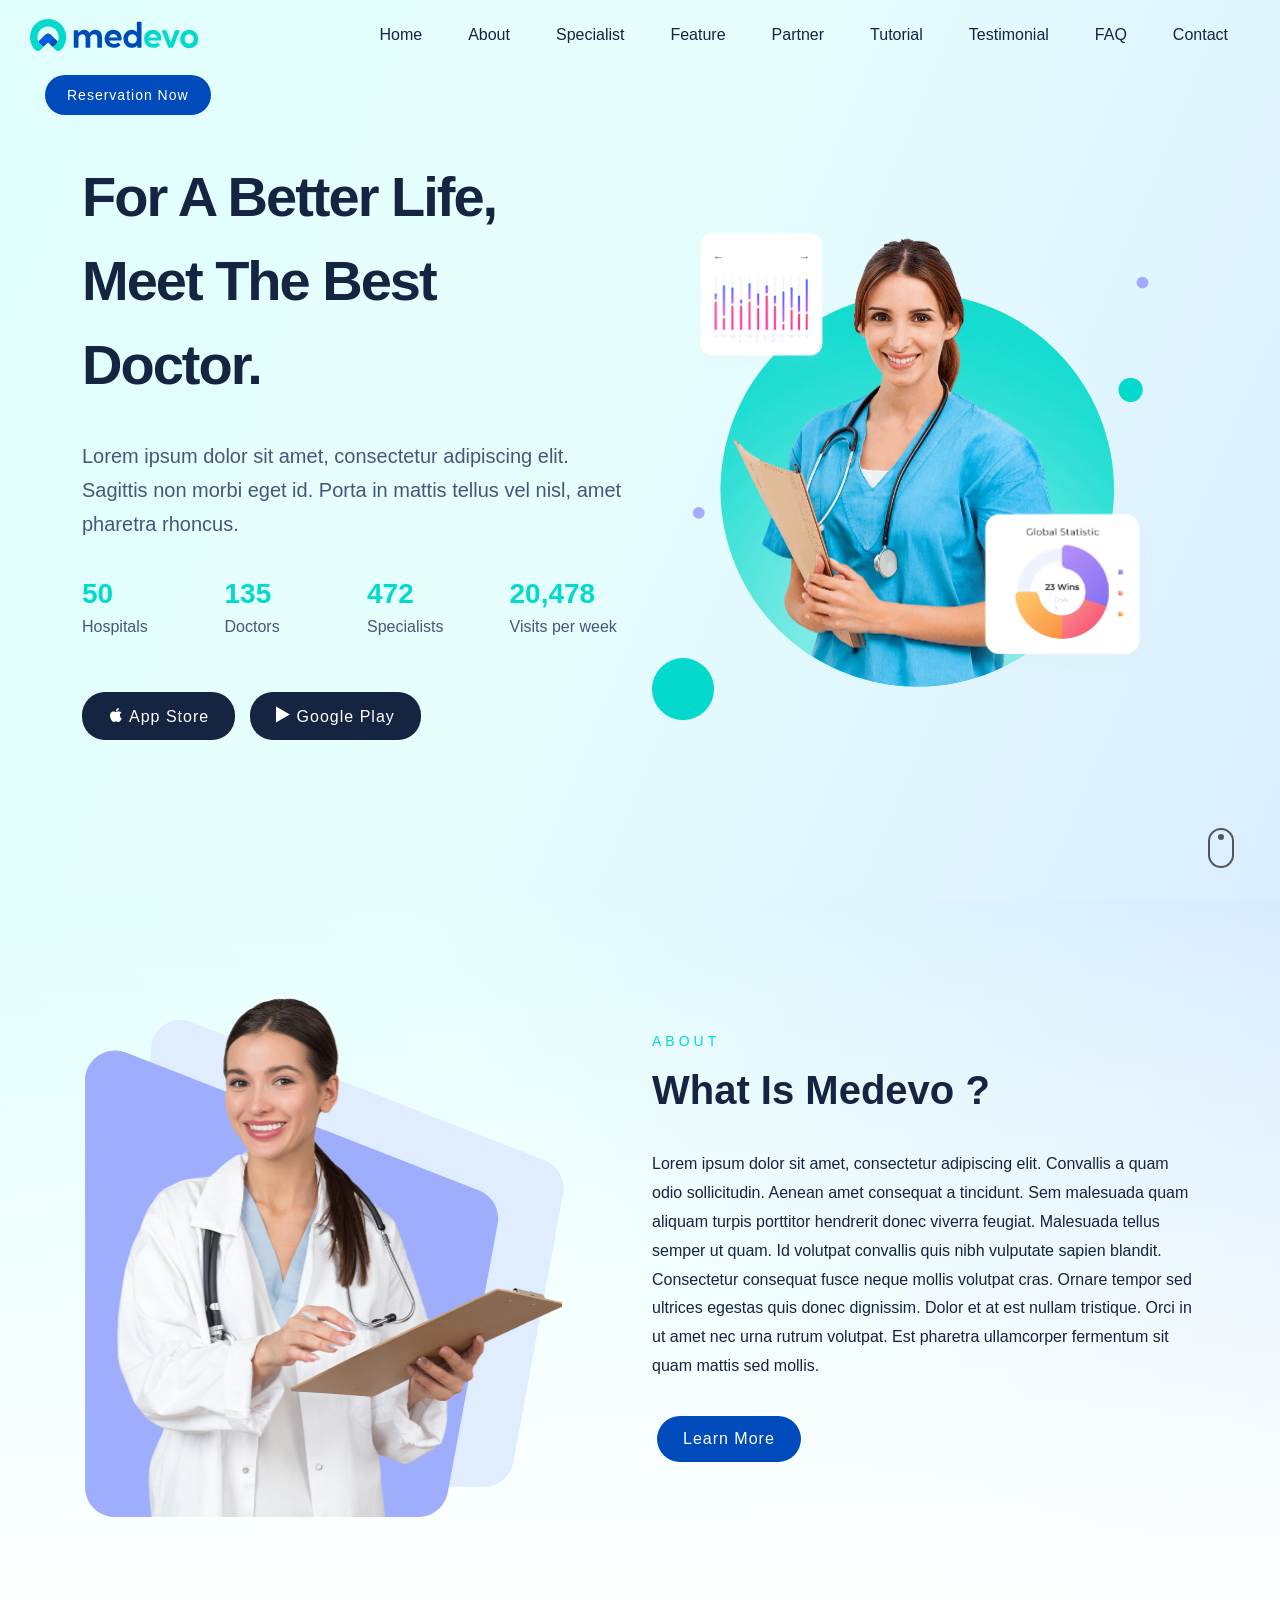
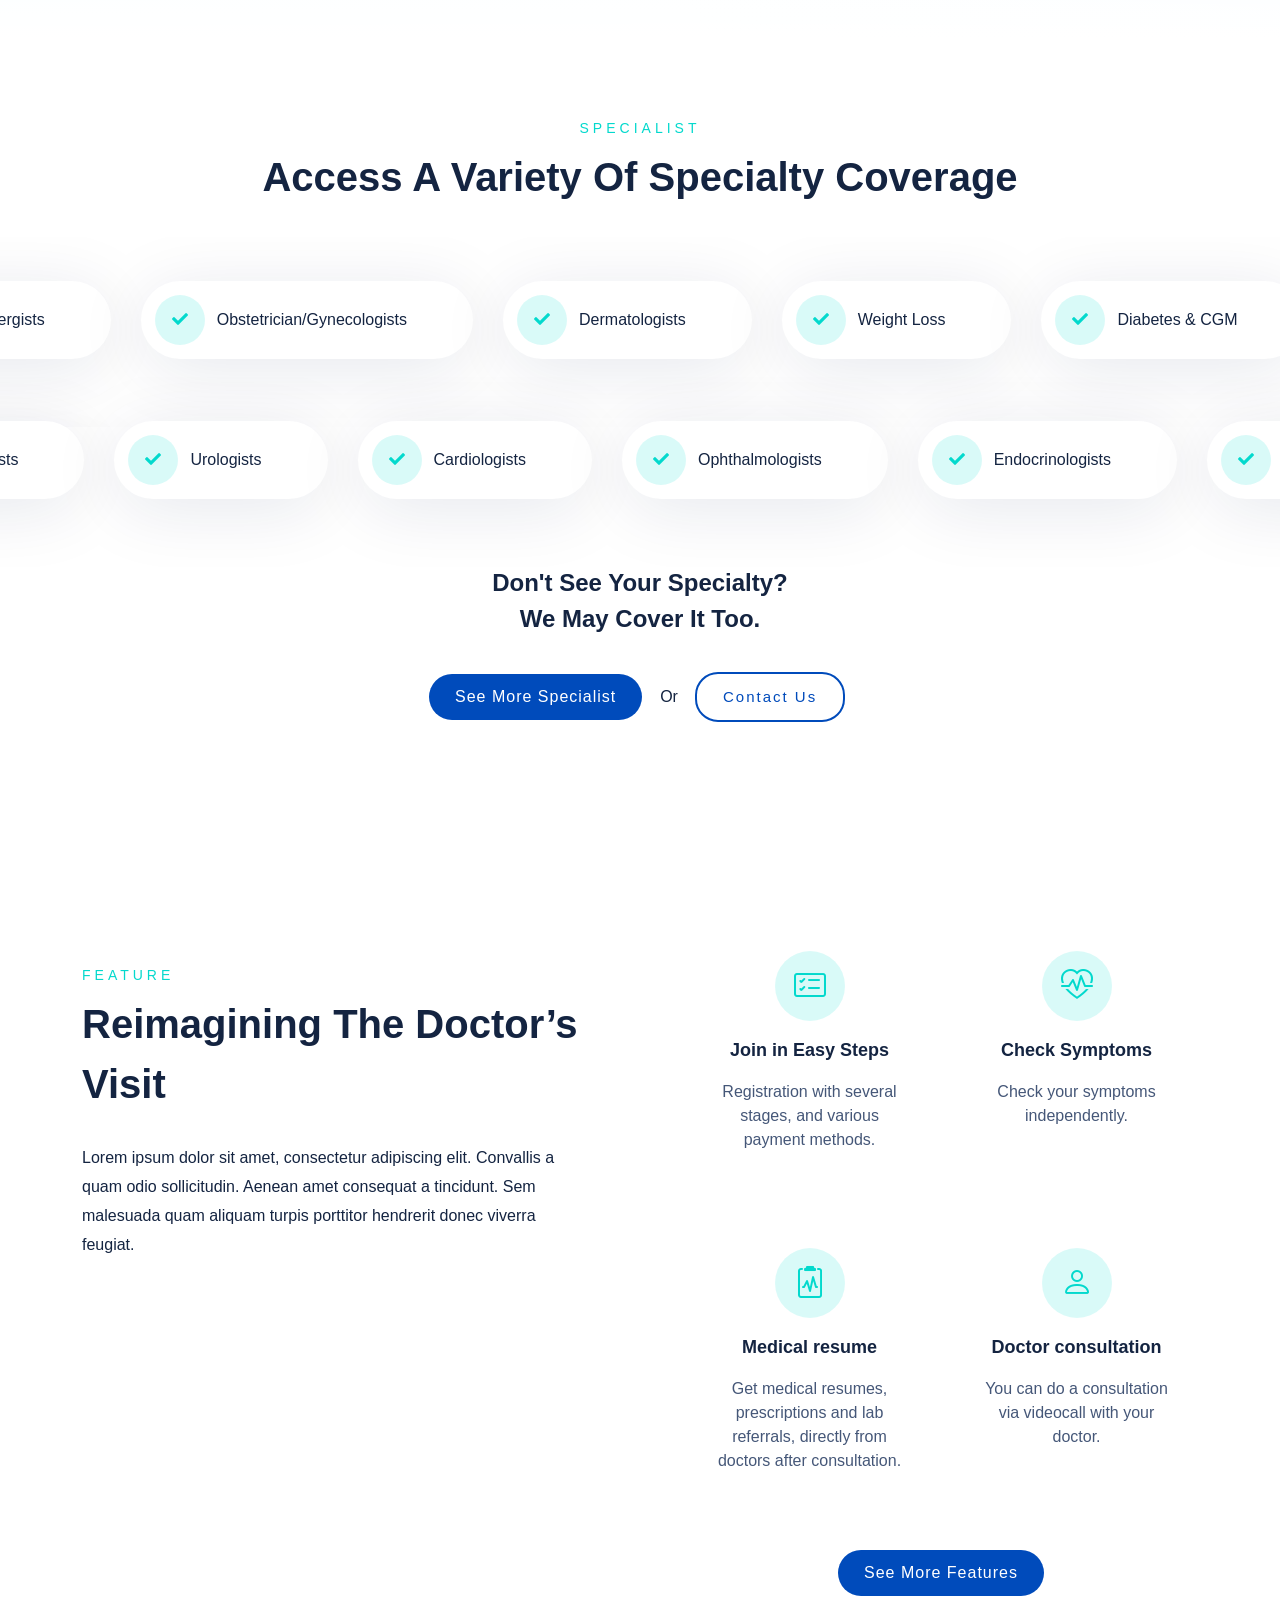
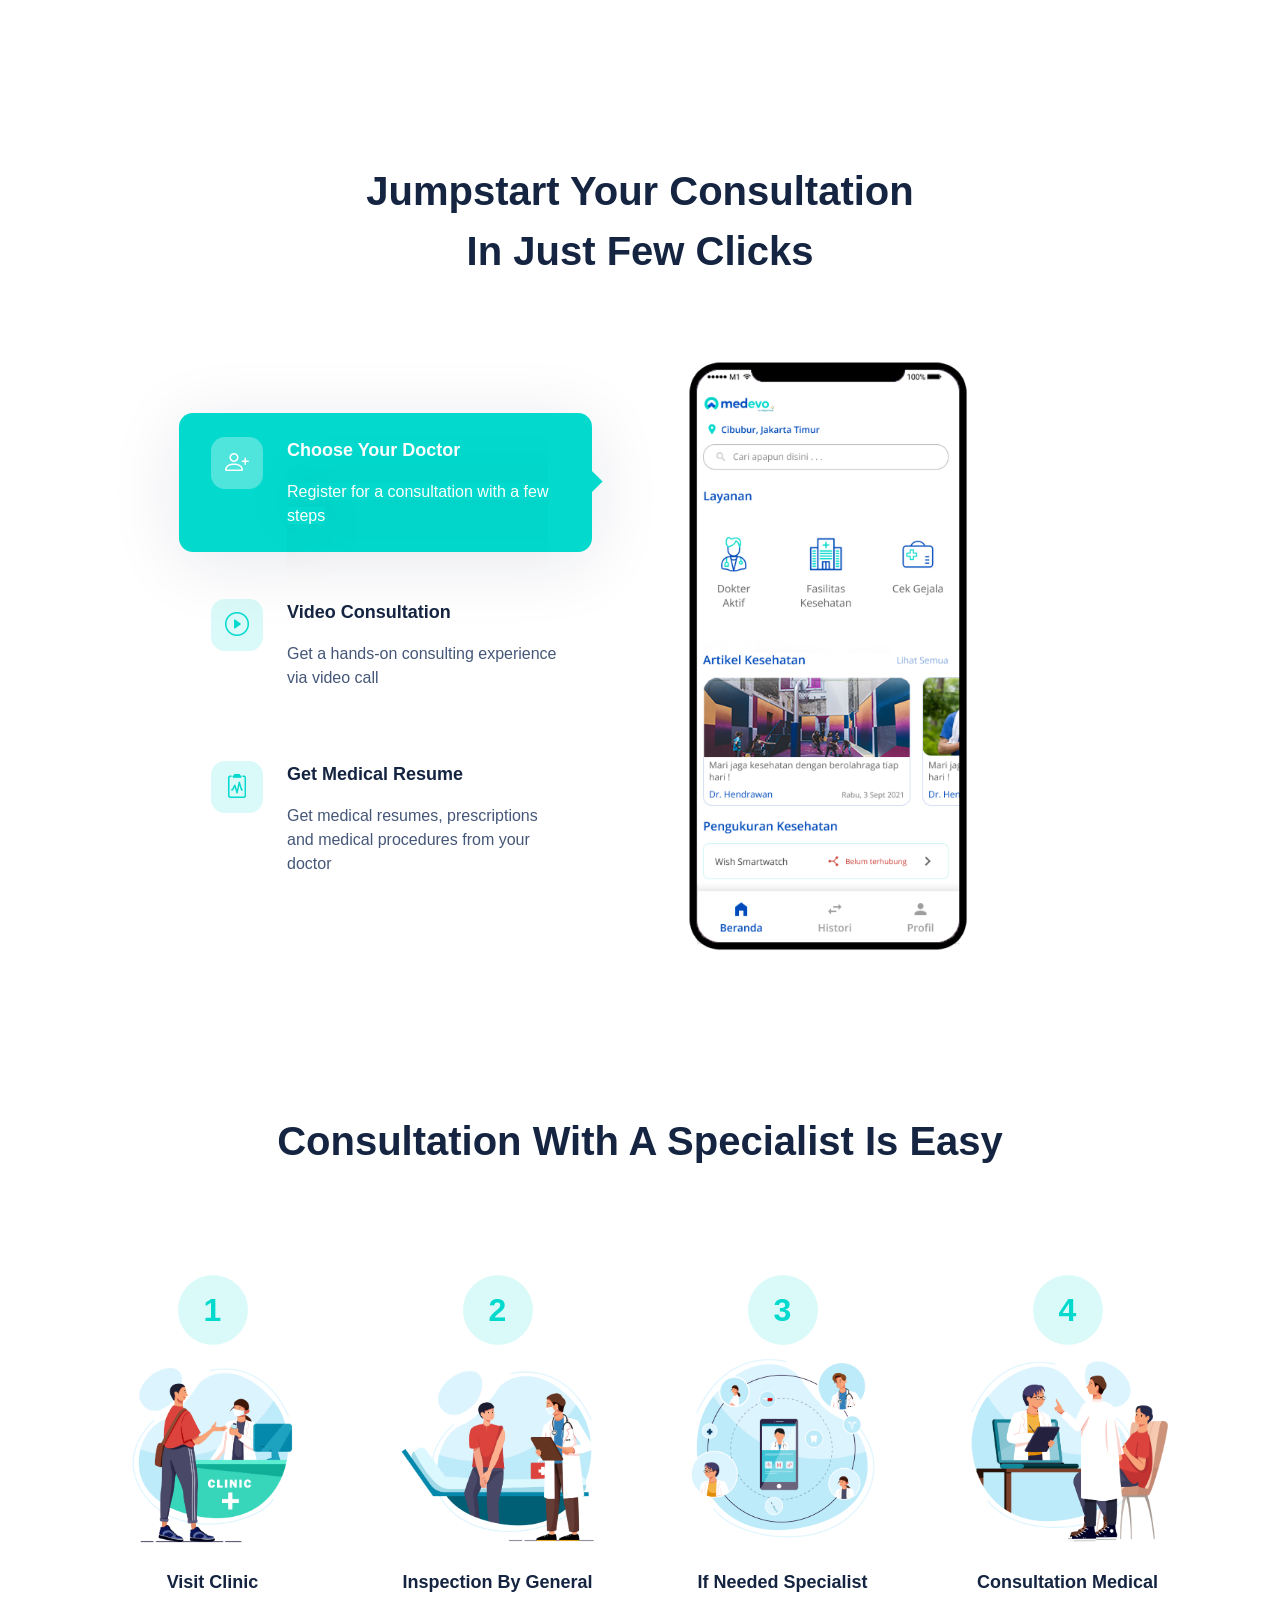
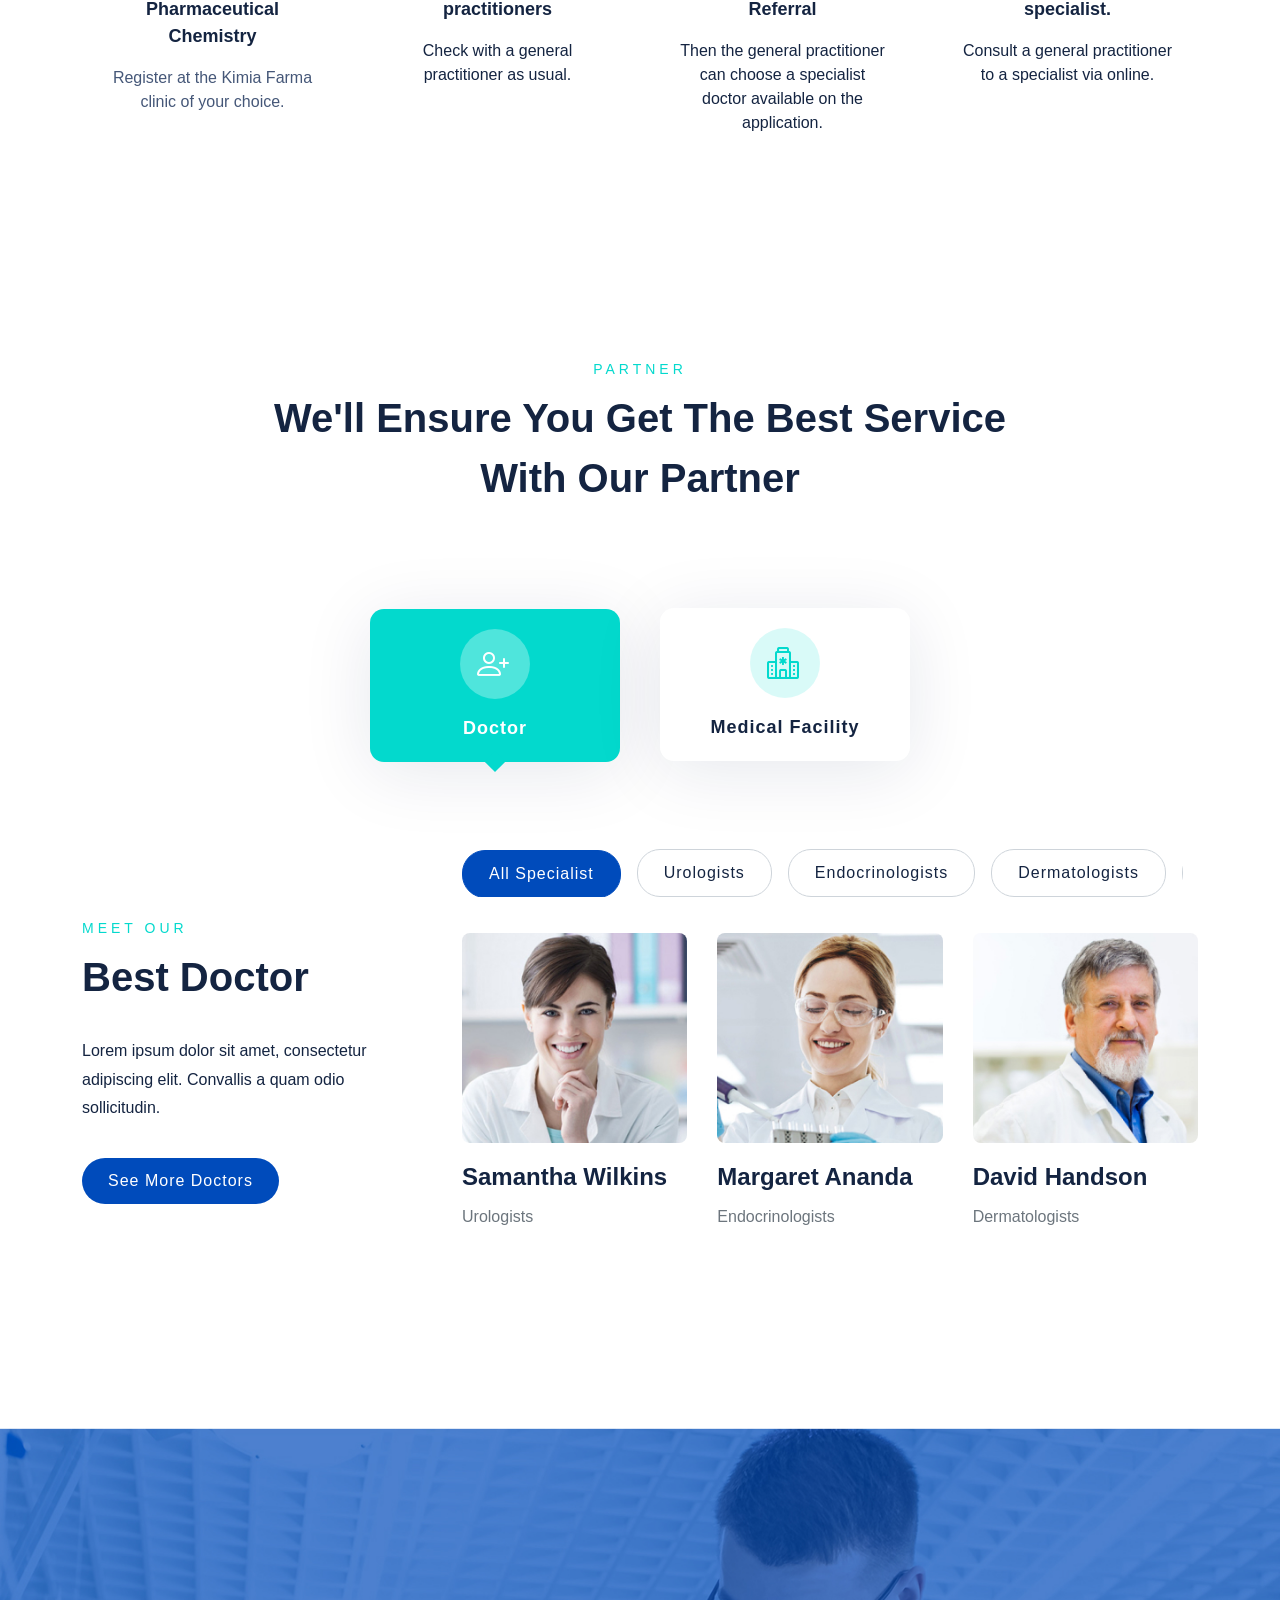
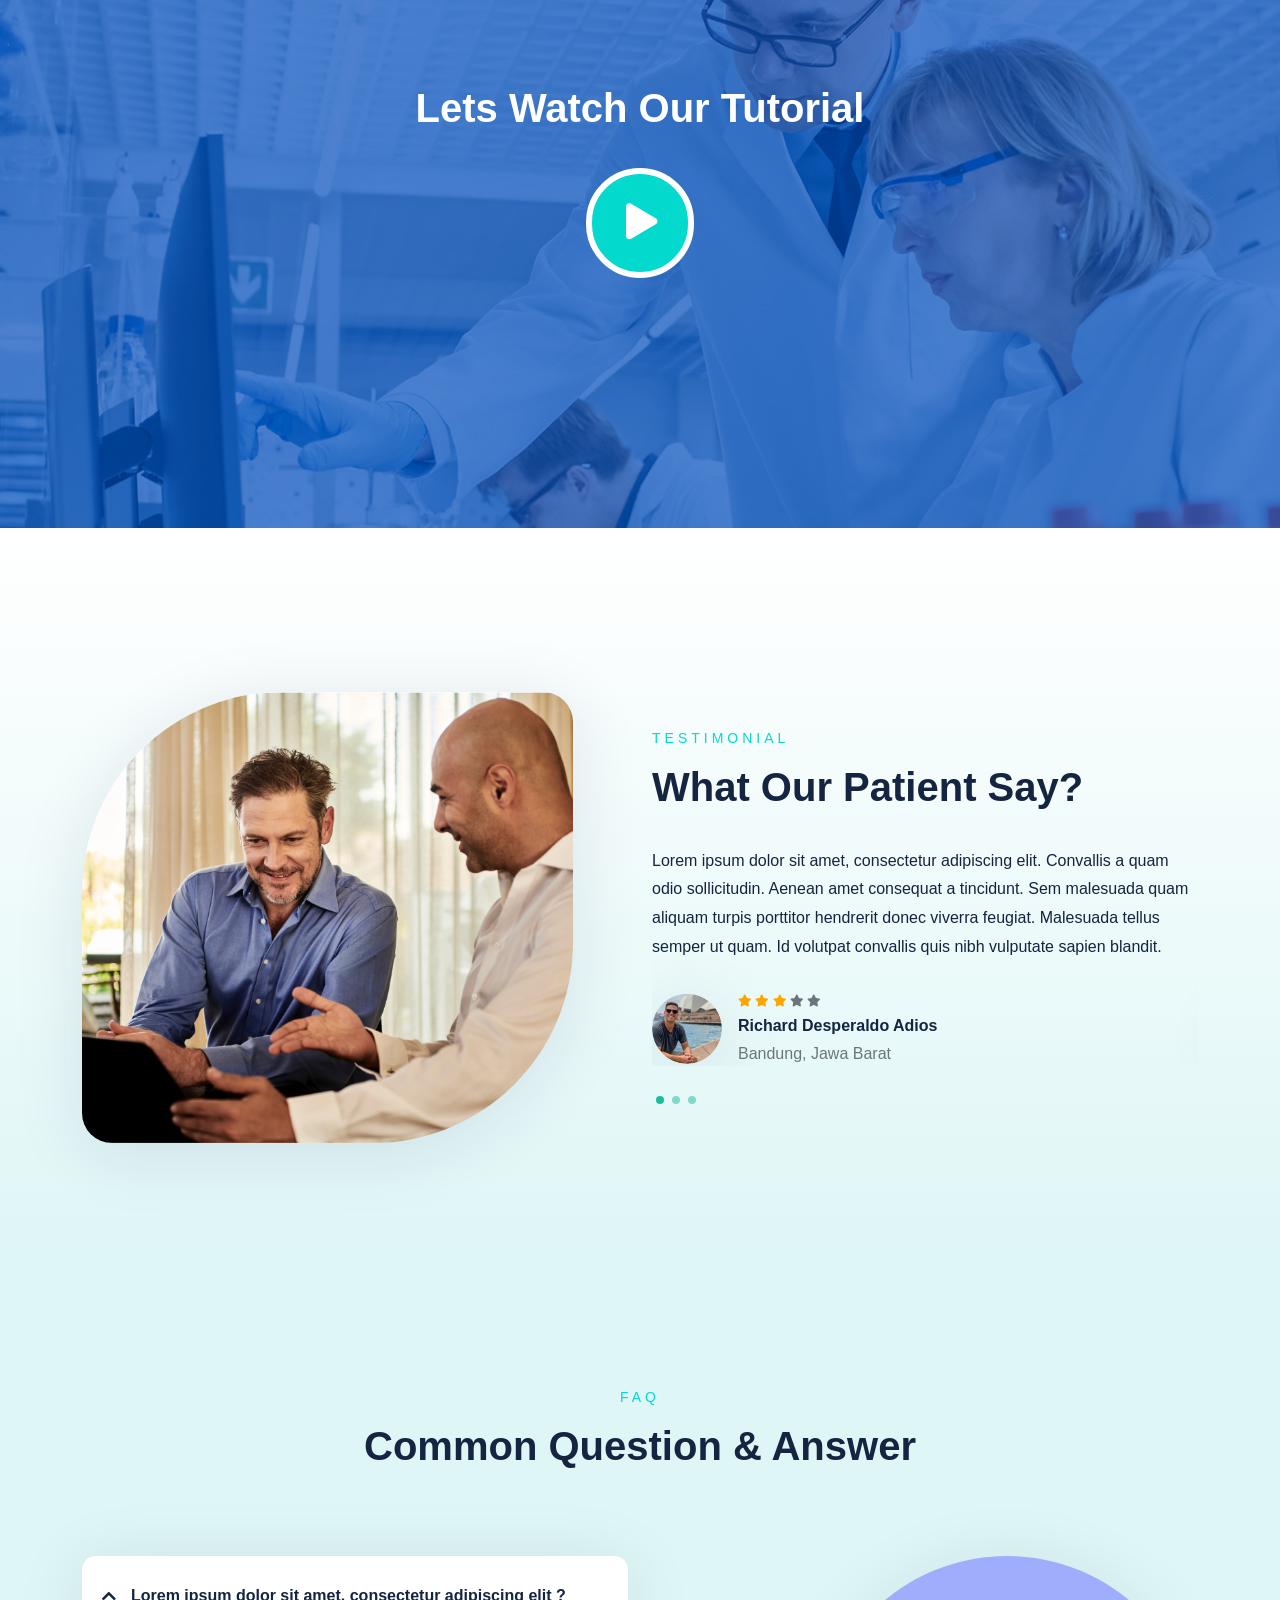
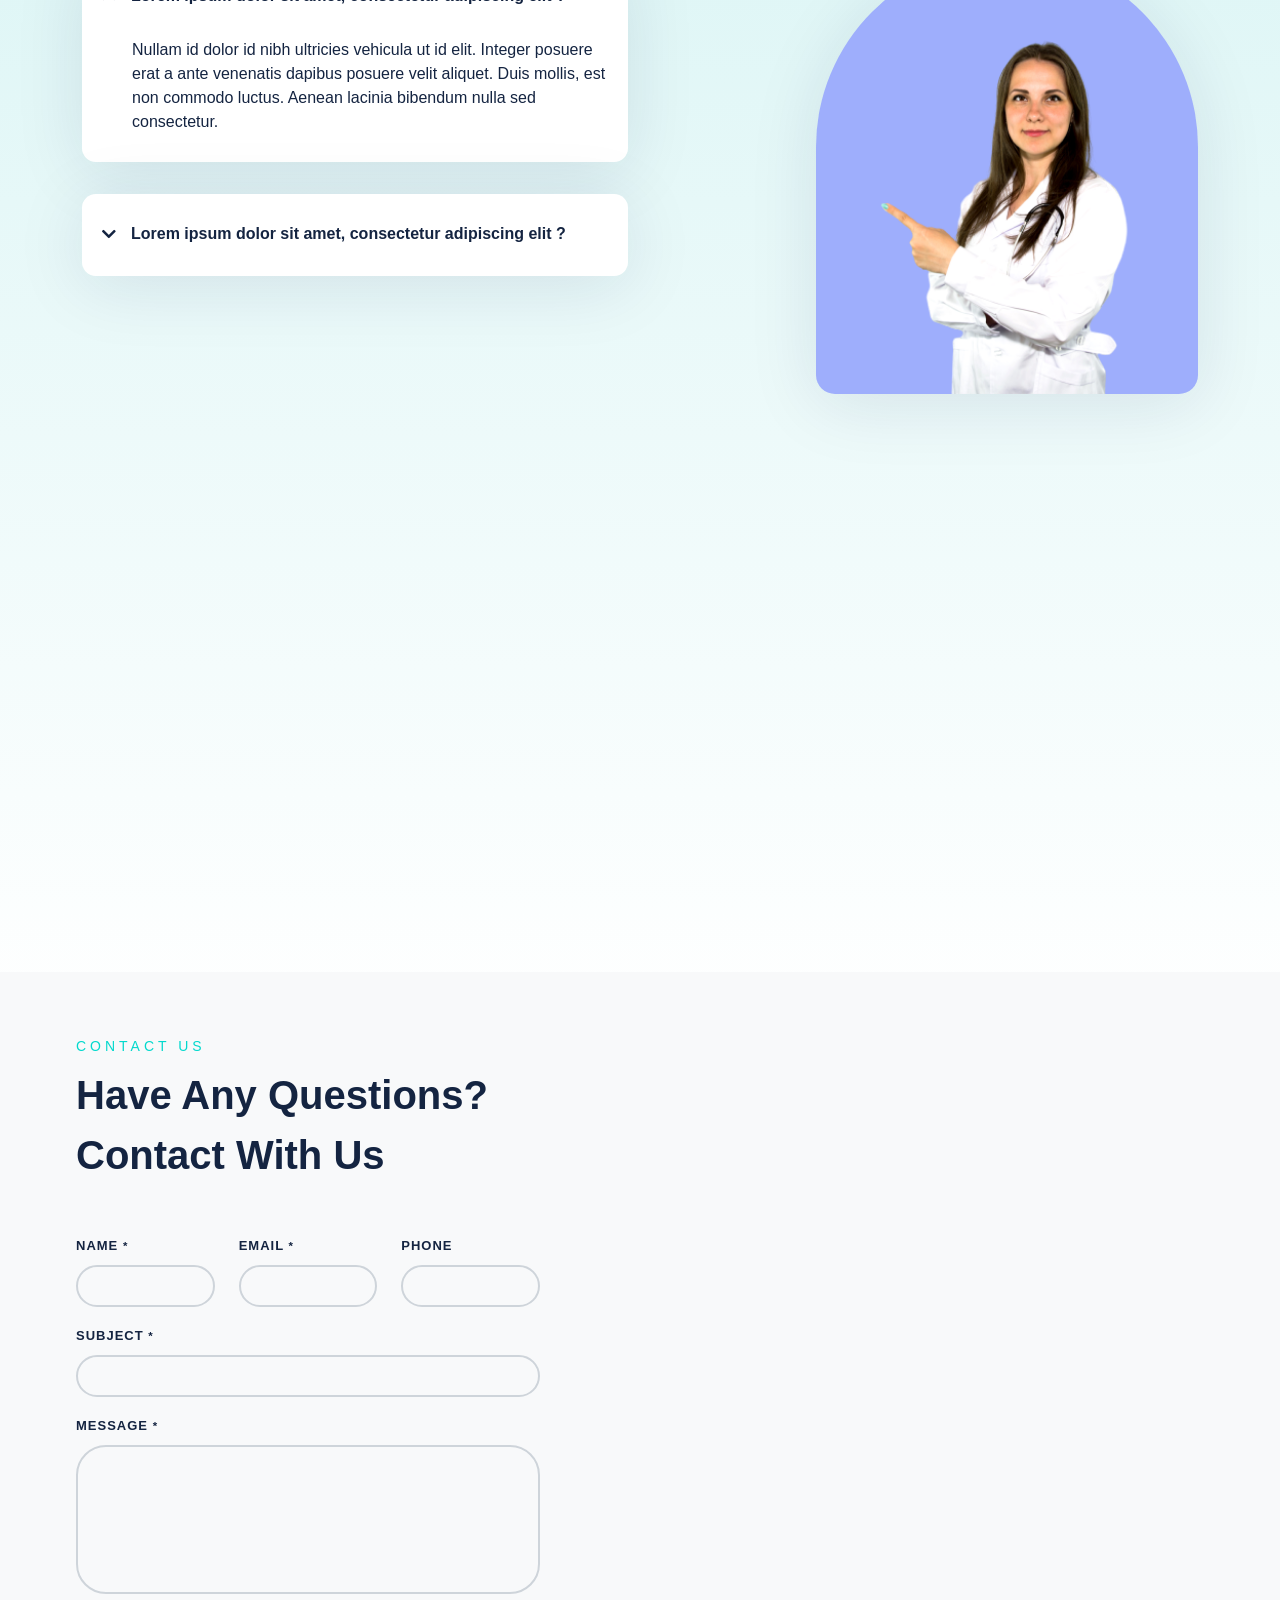
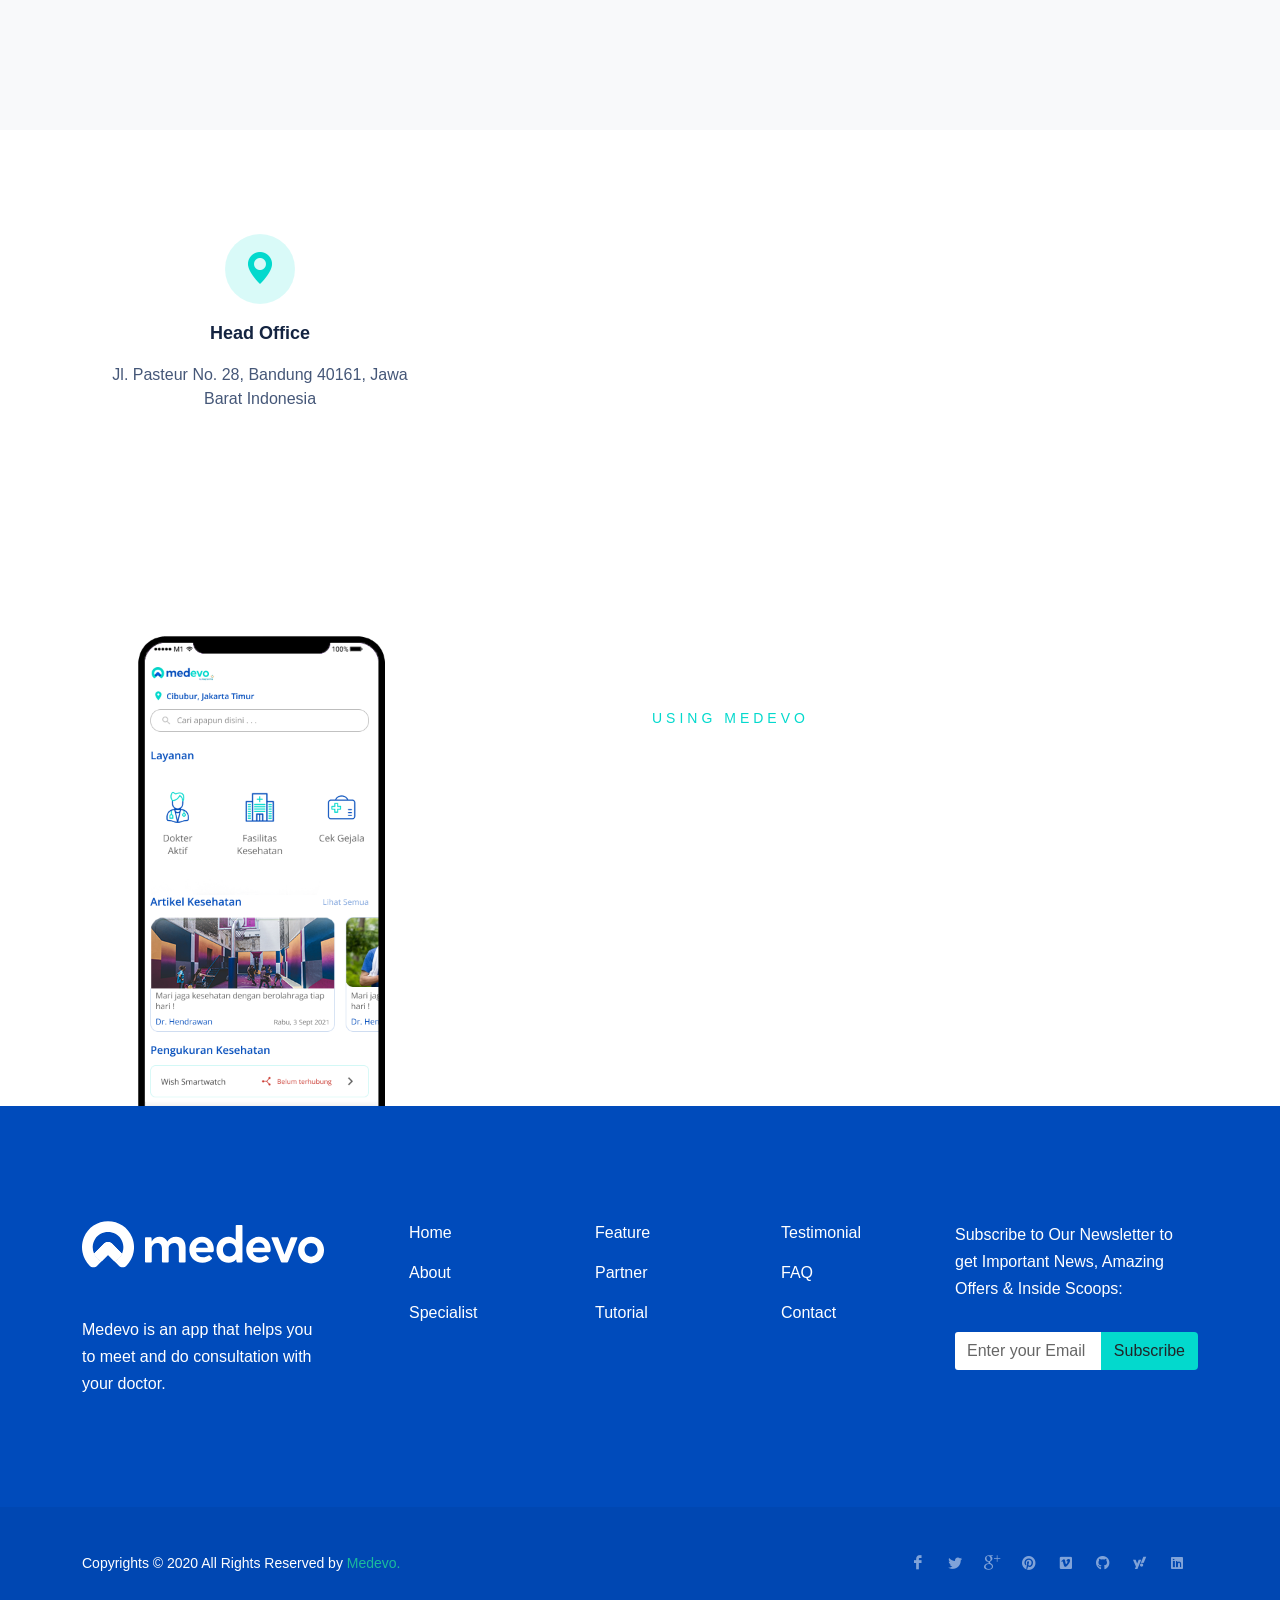
==== commit c3ea539f: "add favicon" ====
--- a/index.html
+++ b/index.html
@@ -32,7 +32,10 @@
 
 	<!-- Document Title
 	============================================= -->
-	<title>Watch - One Page Module | Canvas</title>
+	<title>Medevo</title>
+
+	<link rel="icon" type="image/png" sizes="32x32" href="assets/favicon/favicon-32x32.png">
+  <link rel="icon" type="image/png" sizes="16x16" href="assets/favicon/favicon-16x16.png">
 
 	<style>
 		.font-secondary { font-family: 'IBM Plex Serif', serif !important; }
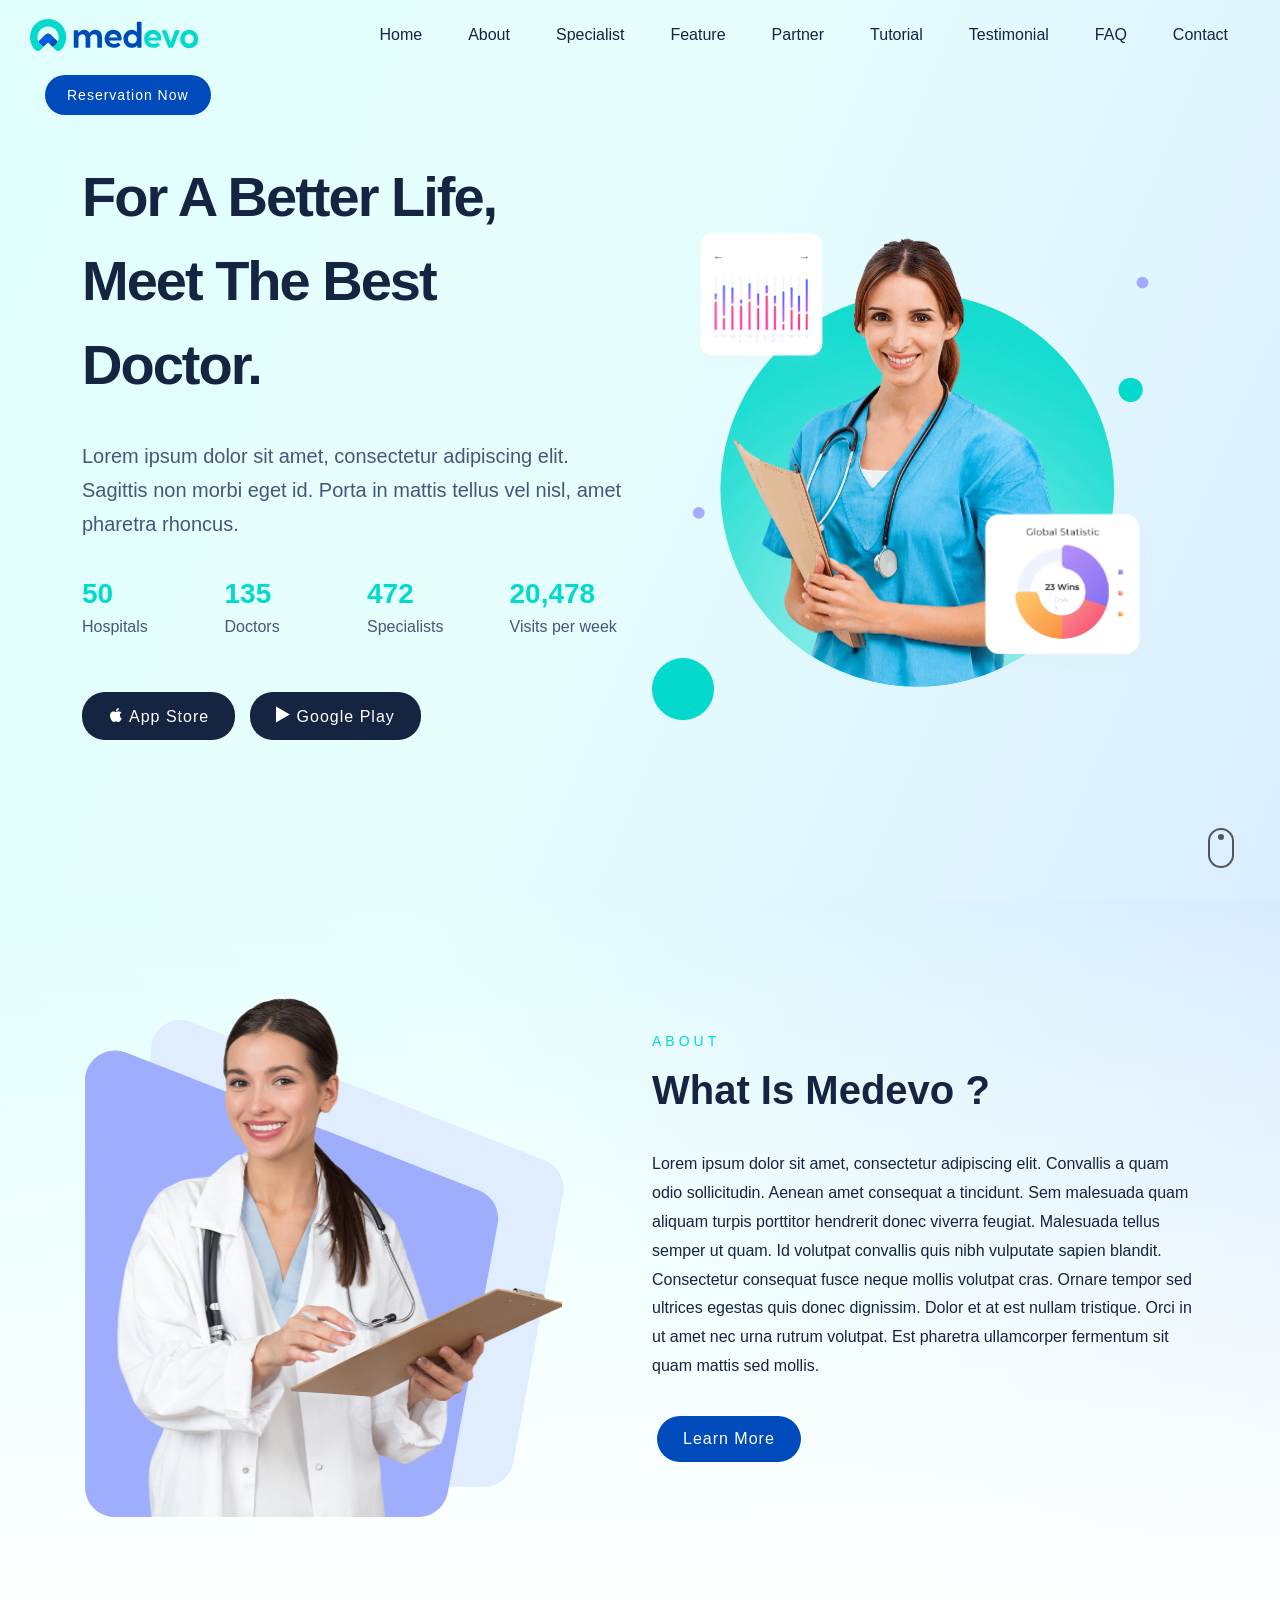
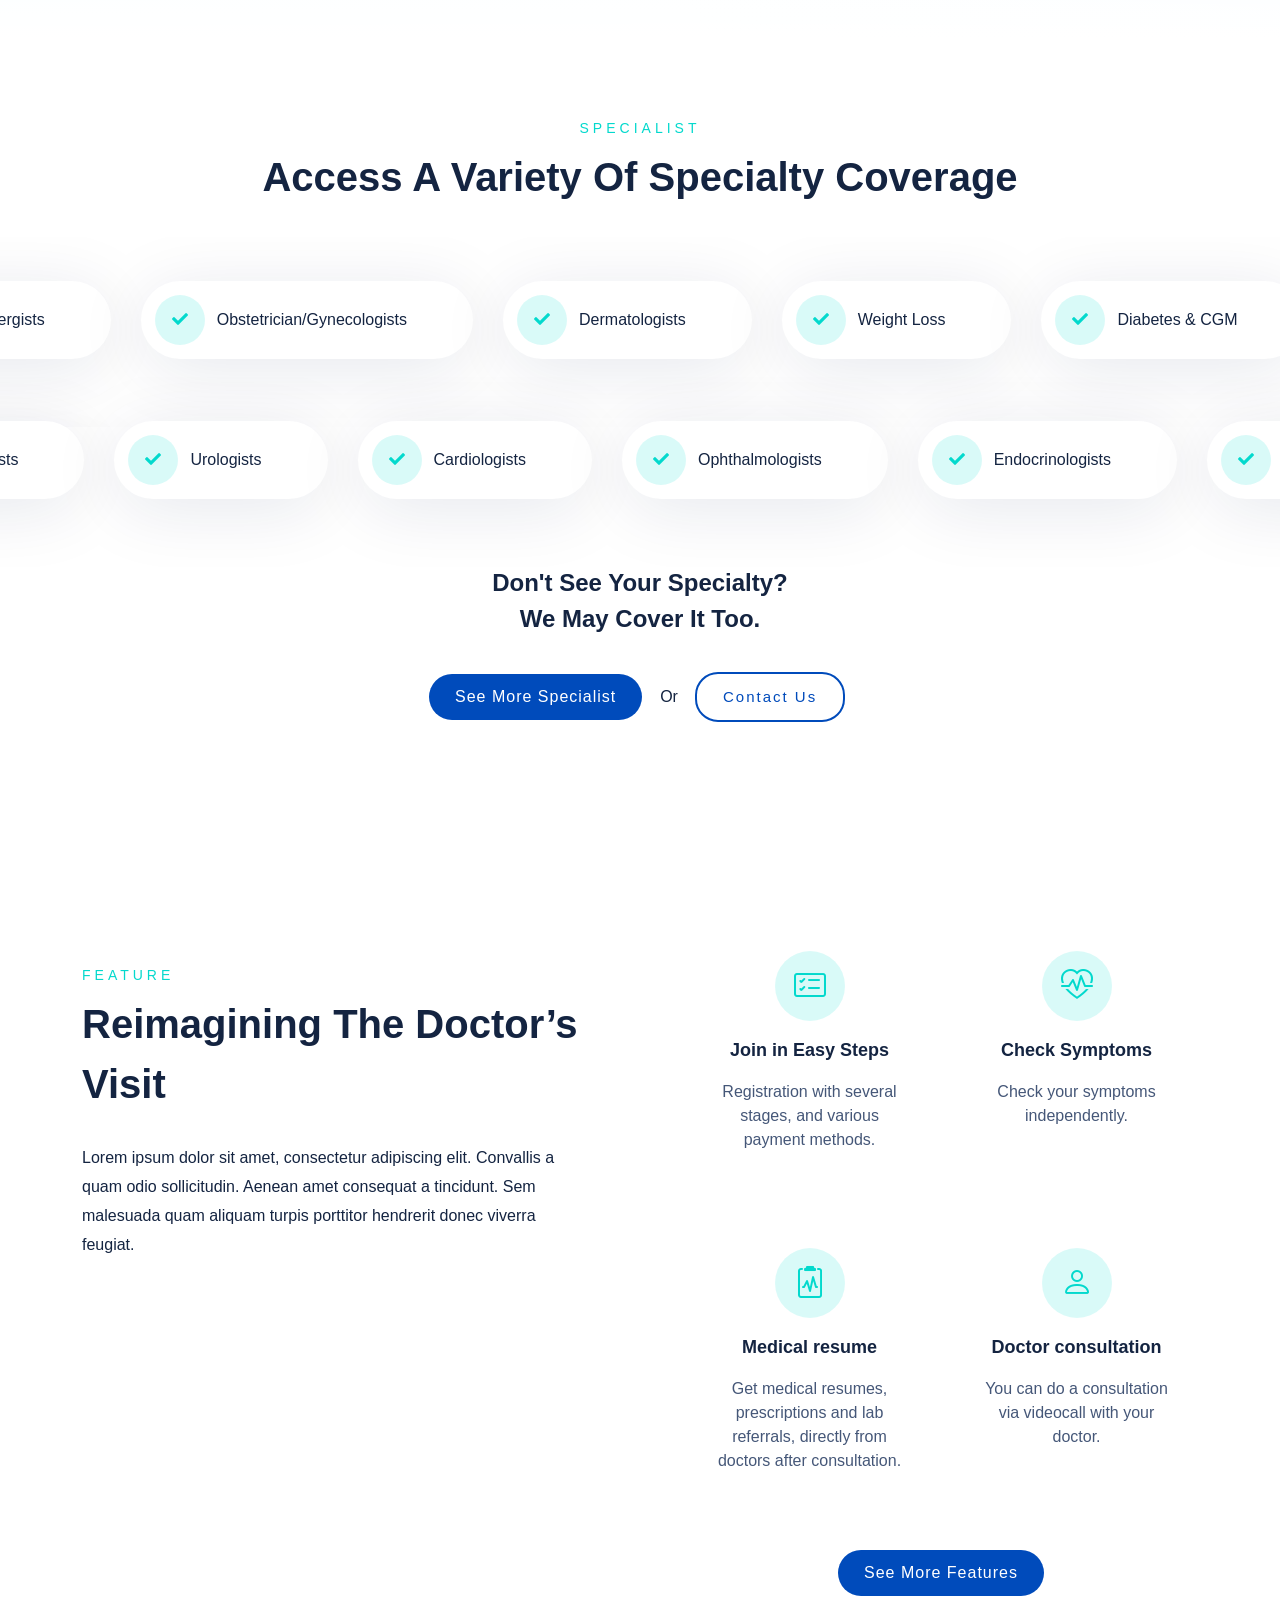
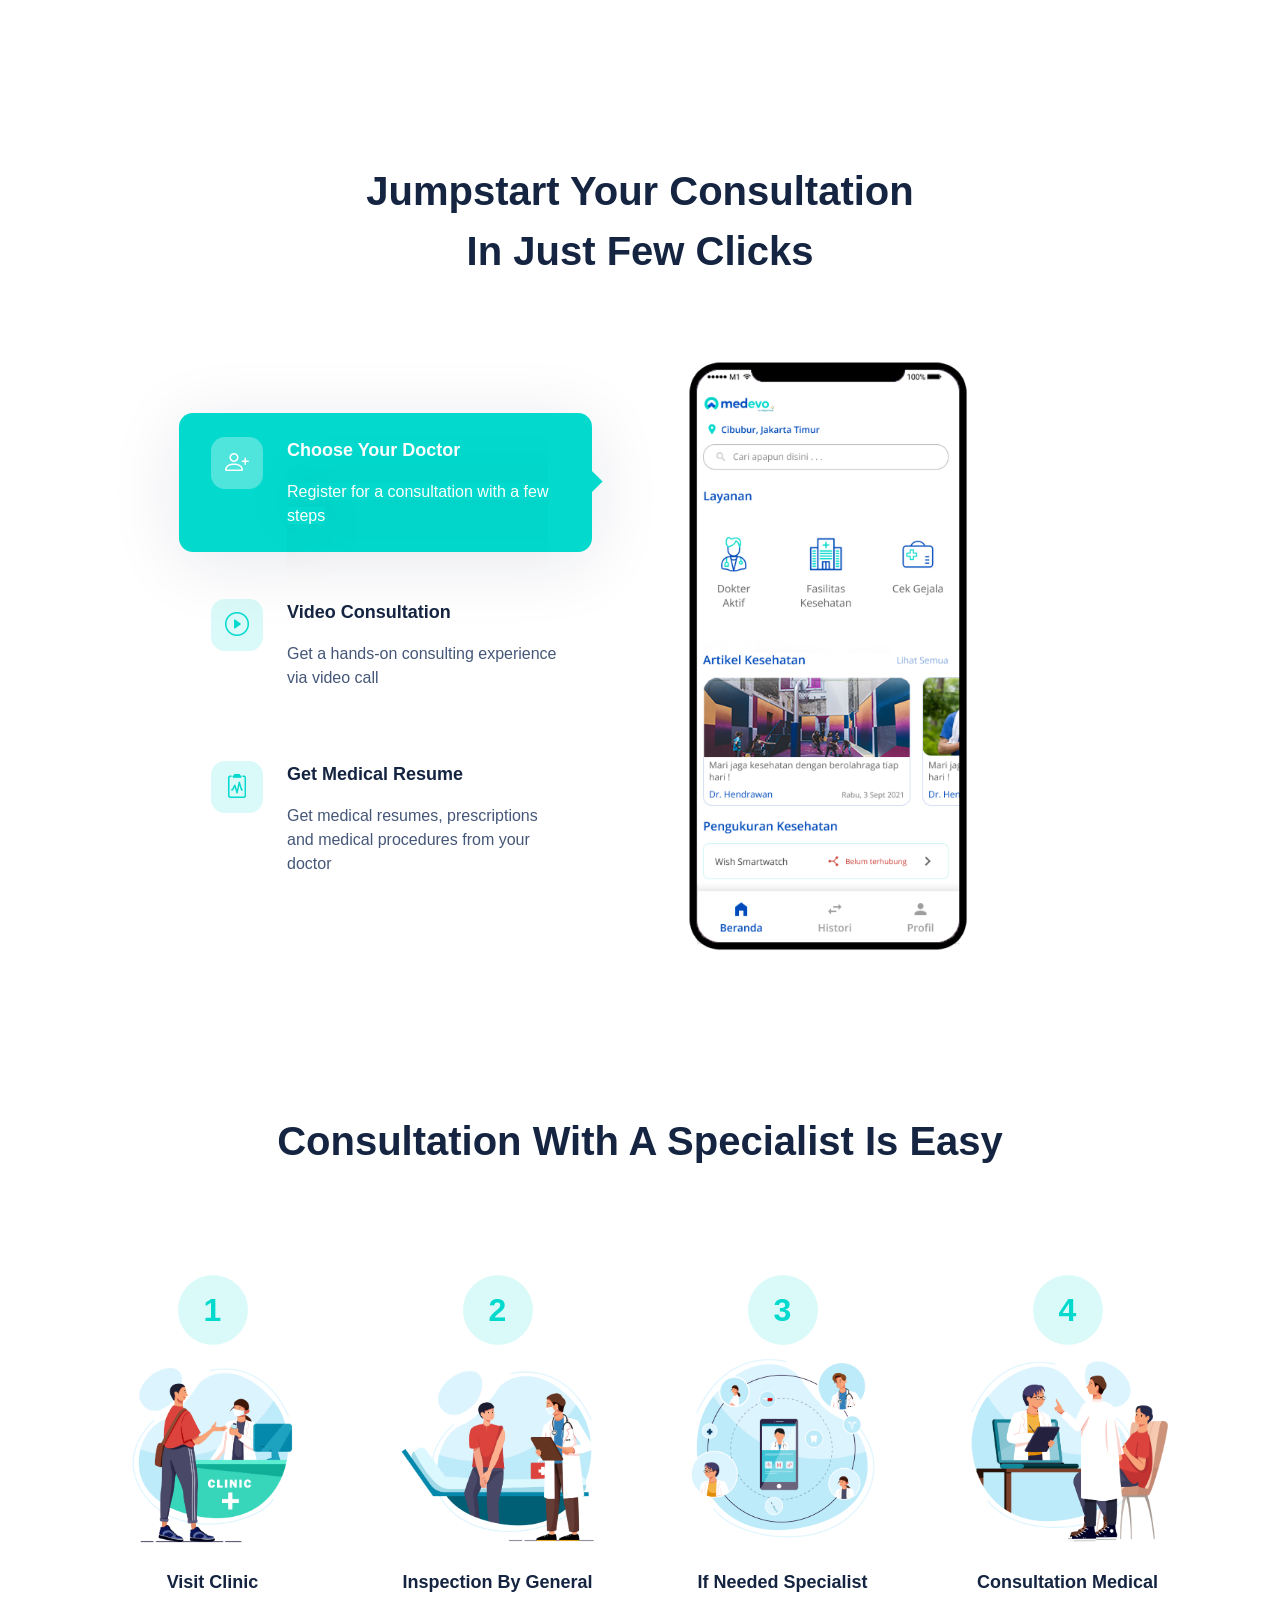
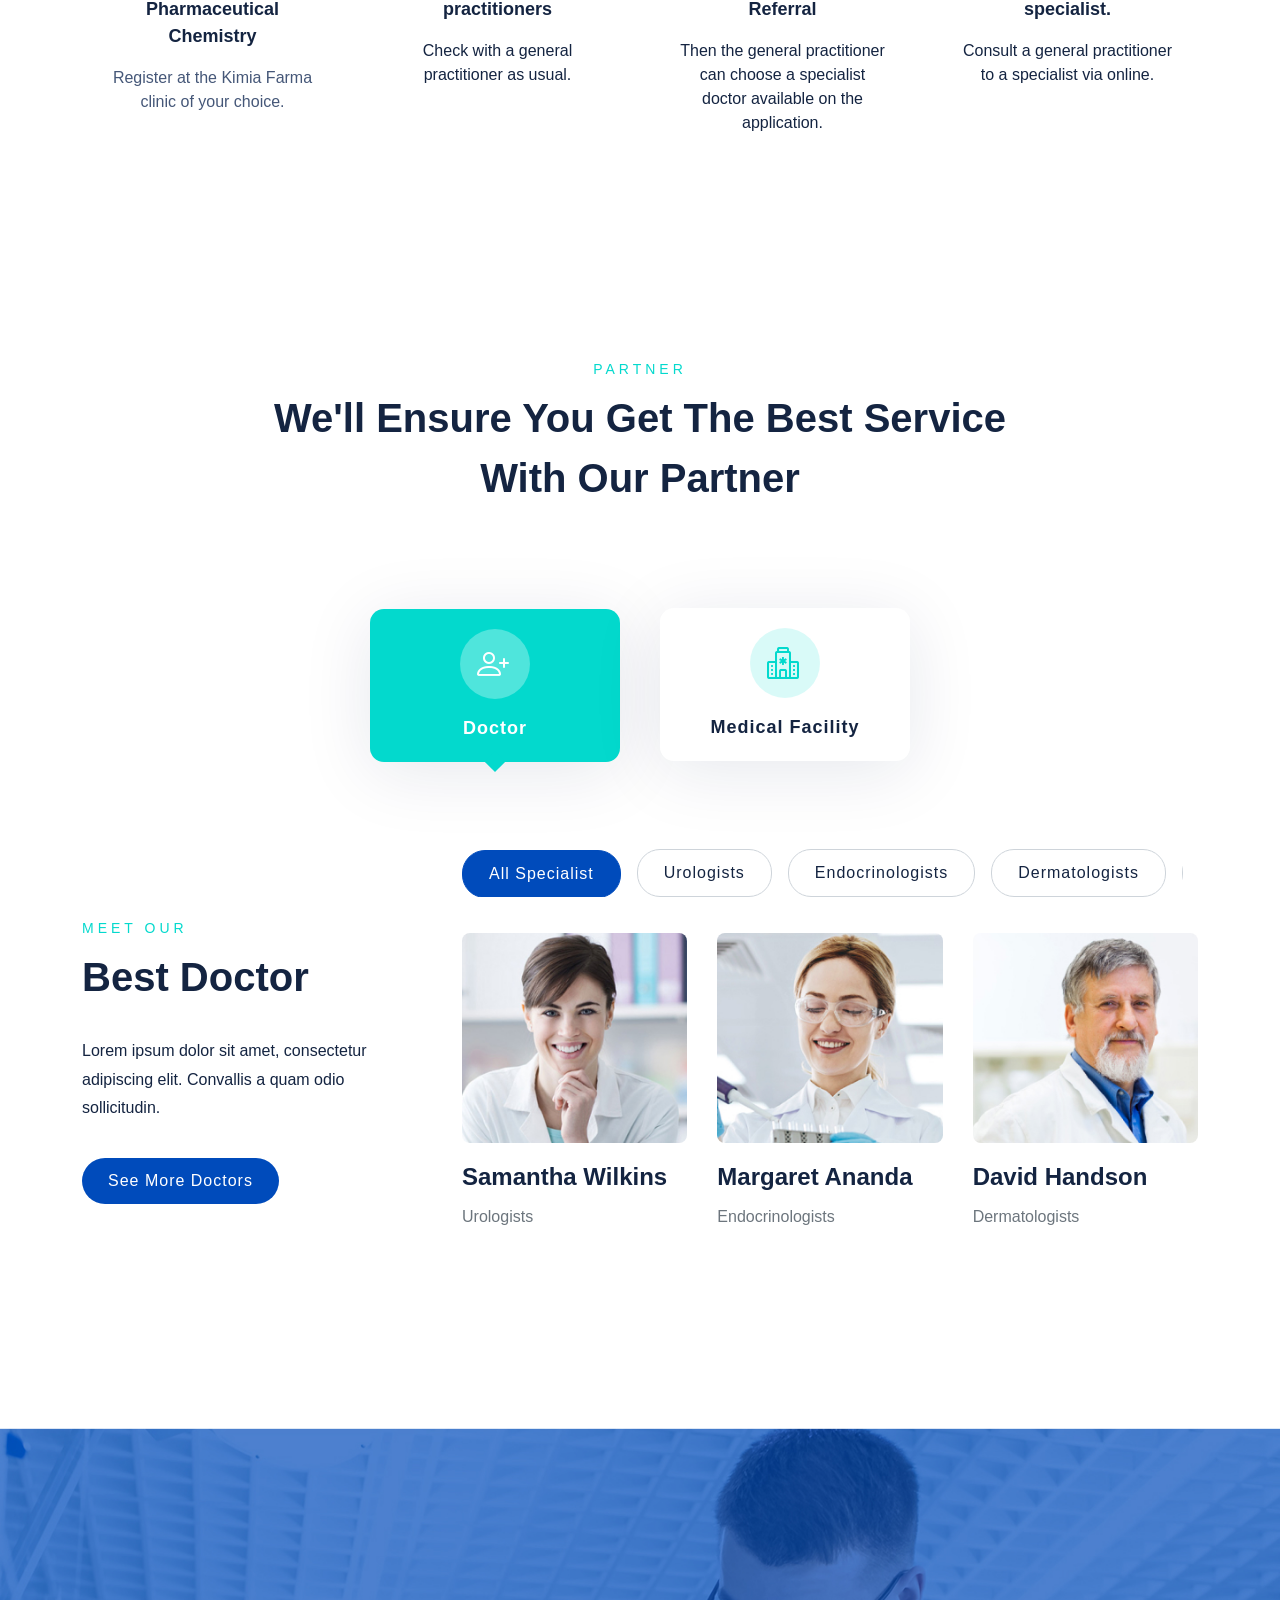
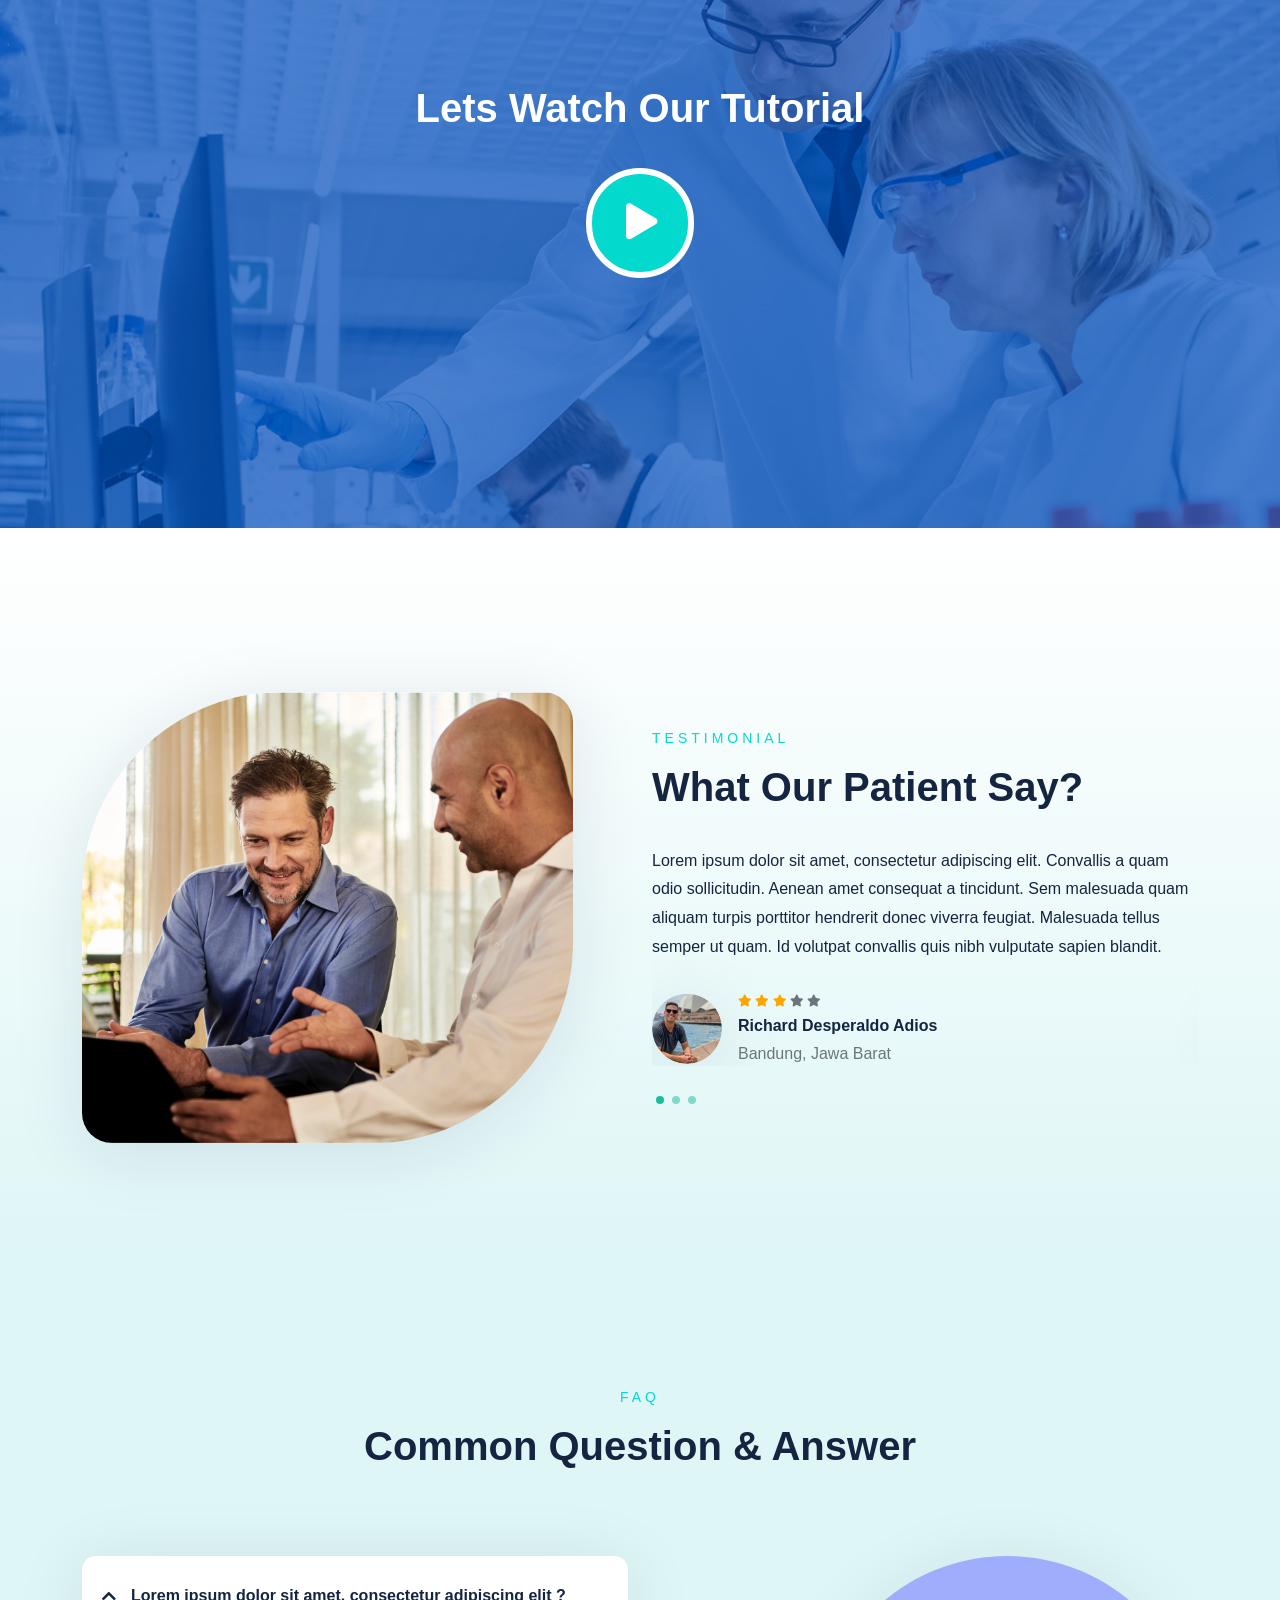
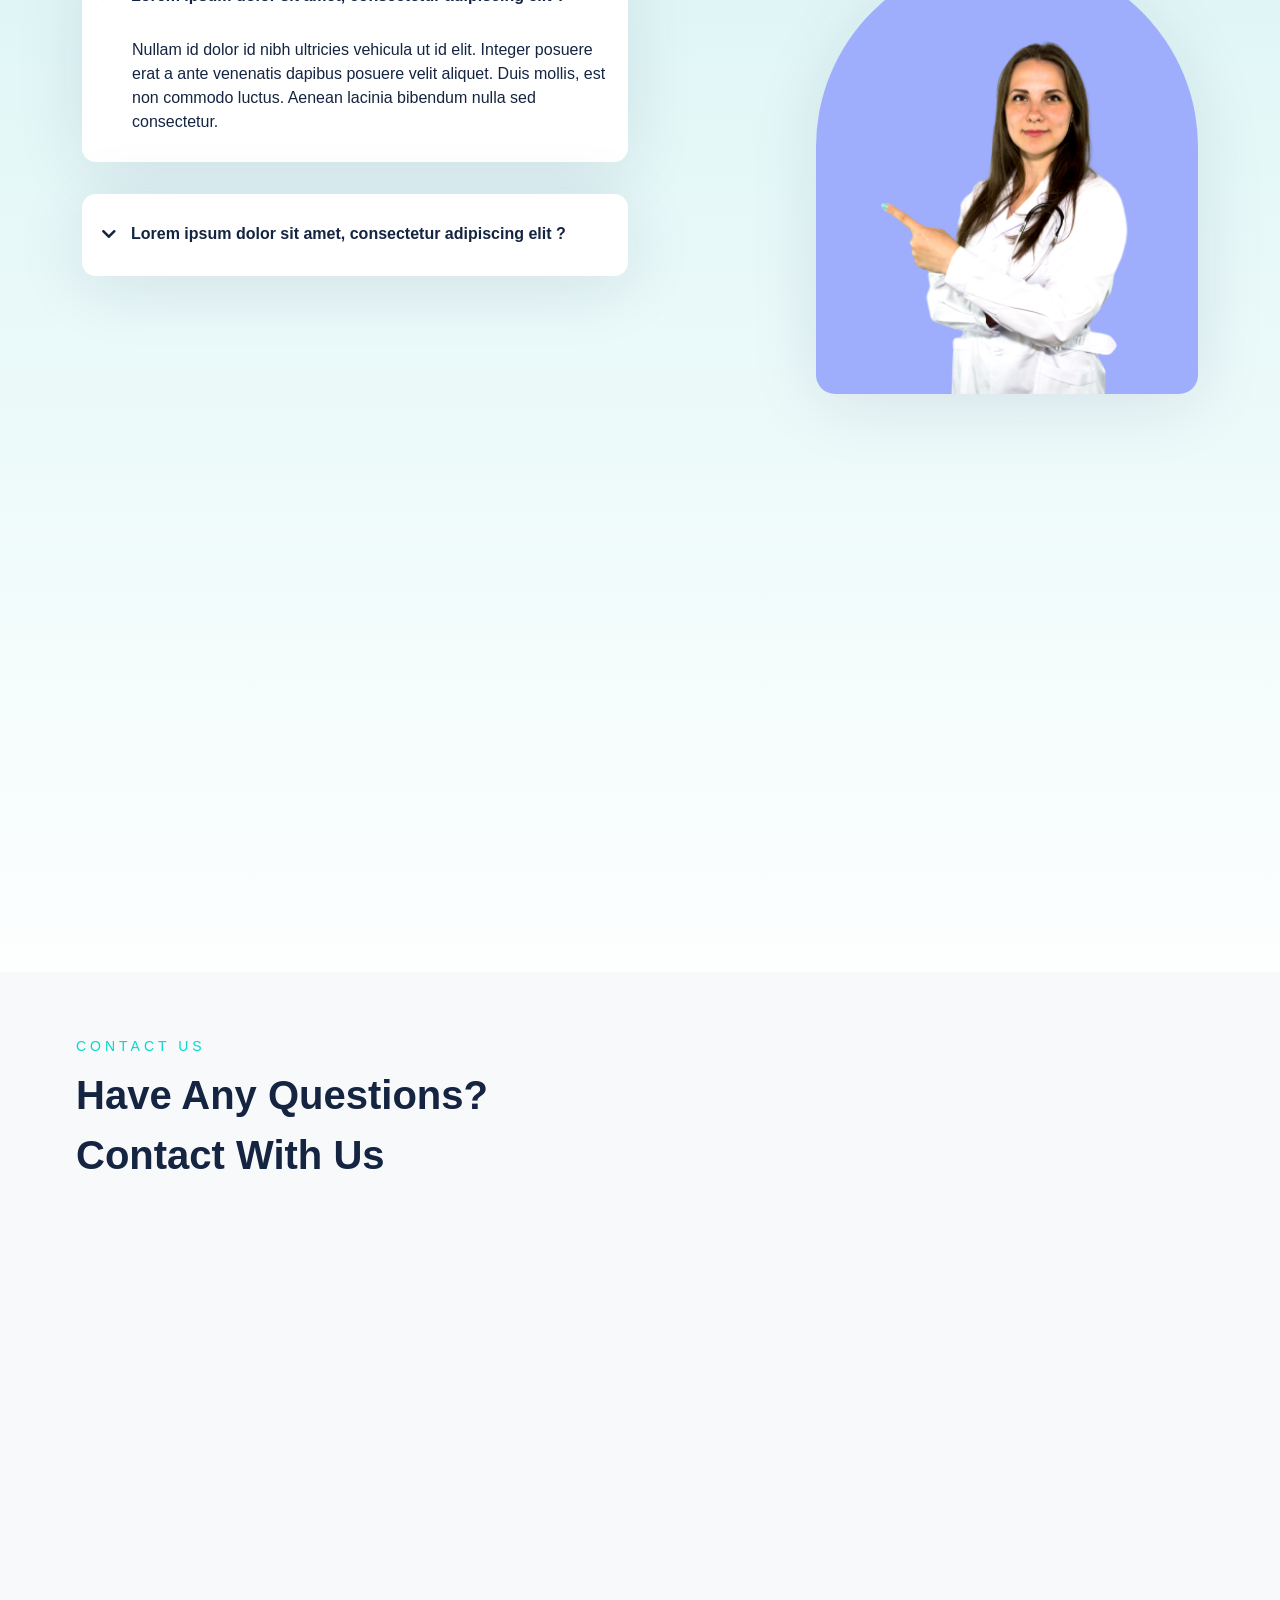
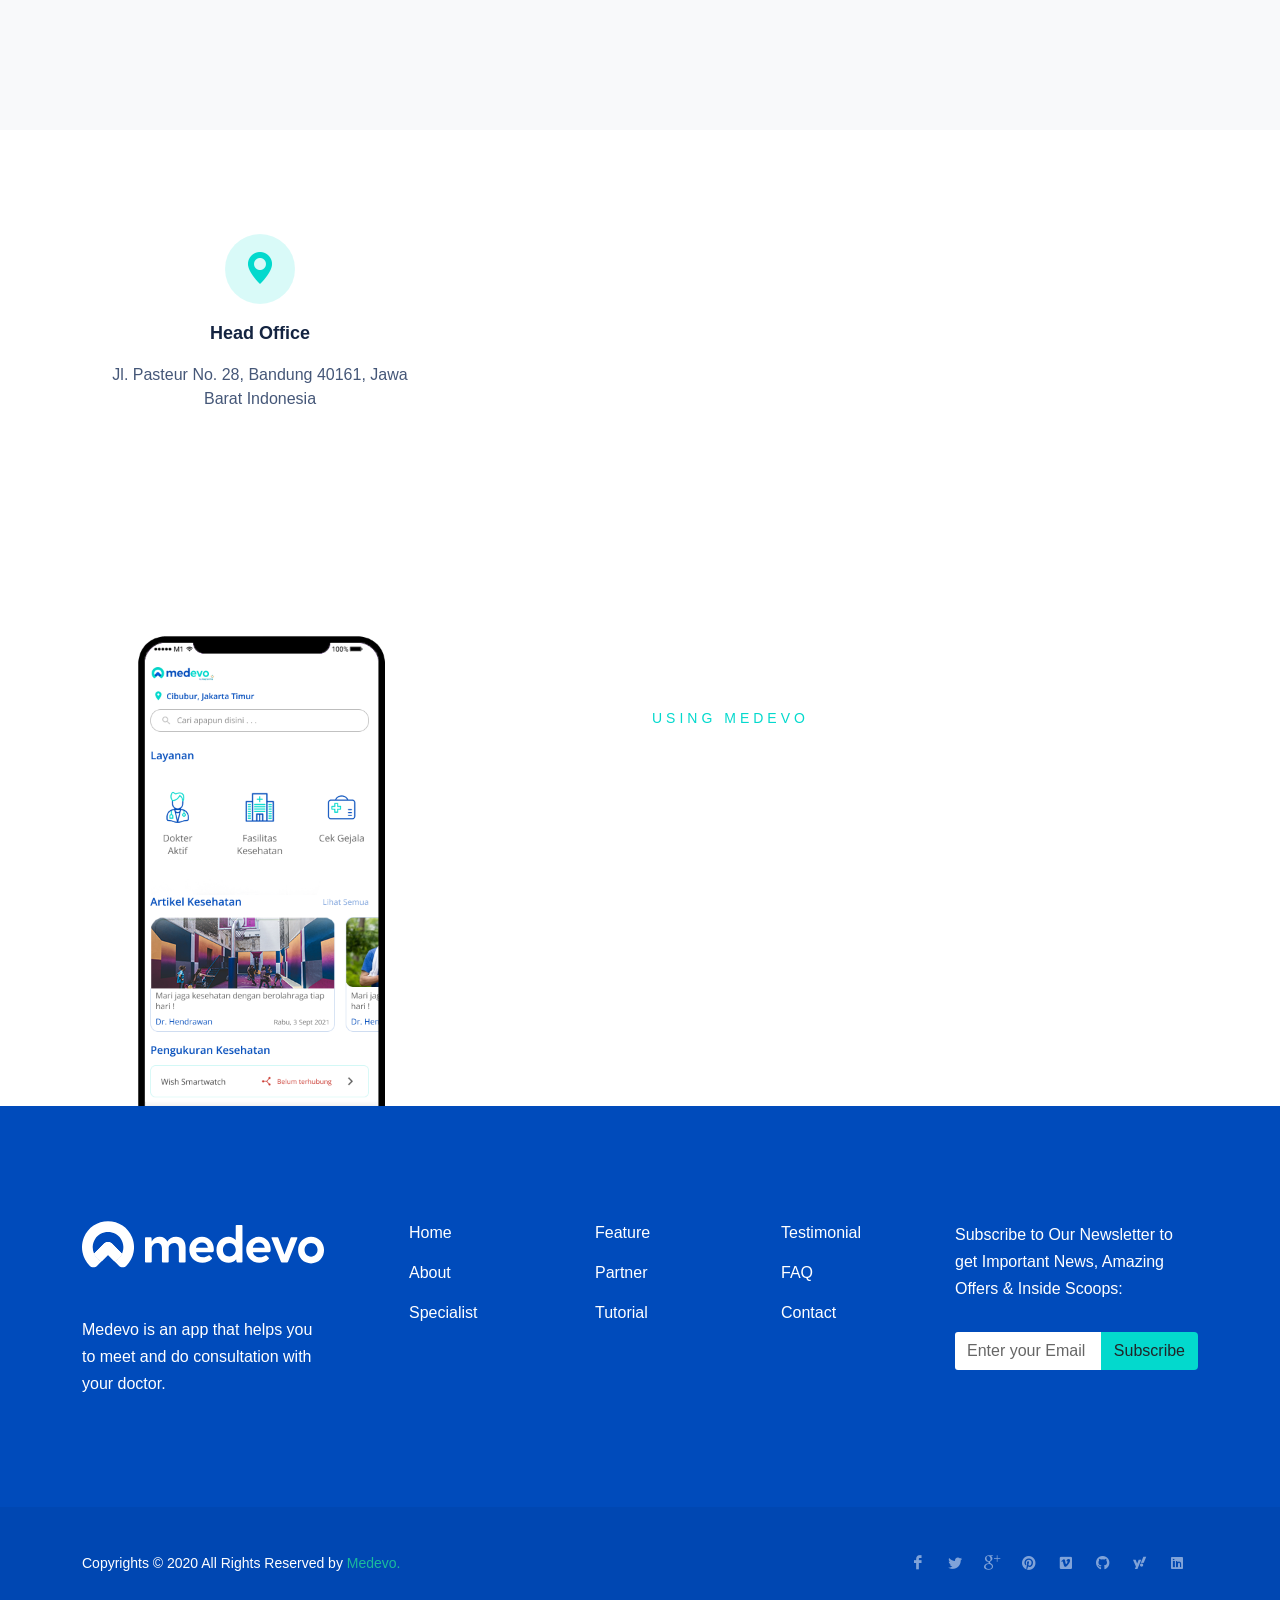
==== commit 750c2f5c: "fix" ====
--- a/index.html
+++ b/index.html
@@ -35,7 +35,7 @@
 	<title>Medevo</title>
 
 	<link rel="icon" type="image/png" sizes="32x32" href="assets/favicon/favicon-32x32.png">
-  <link rel="icon" type="image/png" sizes="16x16" href="assets/favicon/favicon-16x16.png">
+  	<link rel="icon" type="image/png" sizes="16x16" href="assets/favicon/favicon-16x16.png">
 
 	<style>
 		.font-secondary { font-family: 'IBM Plex Serif', serif !important; }
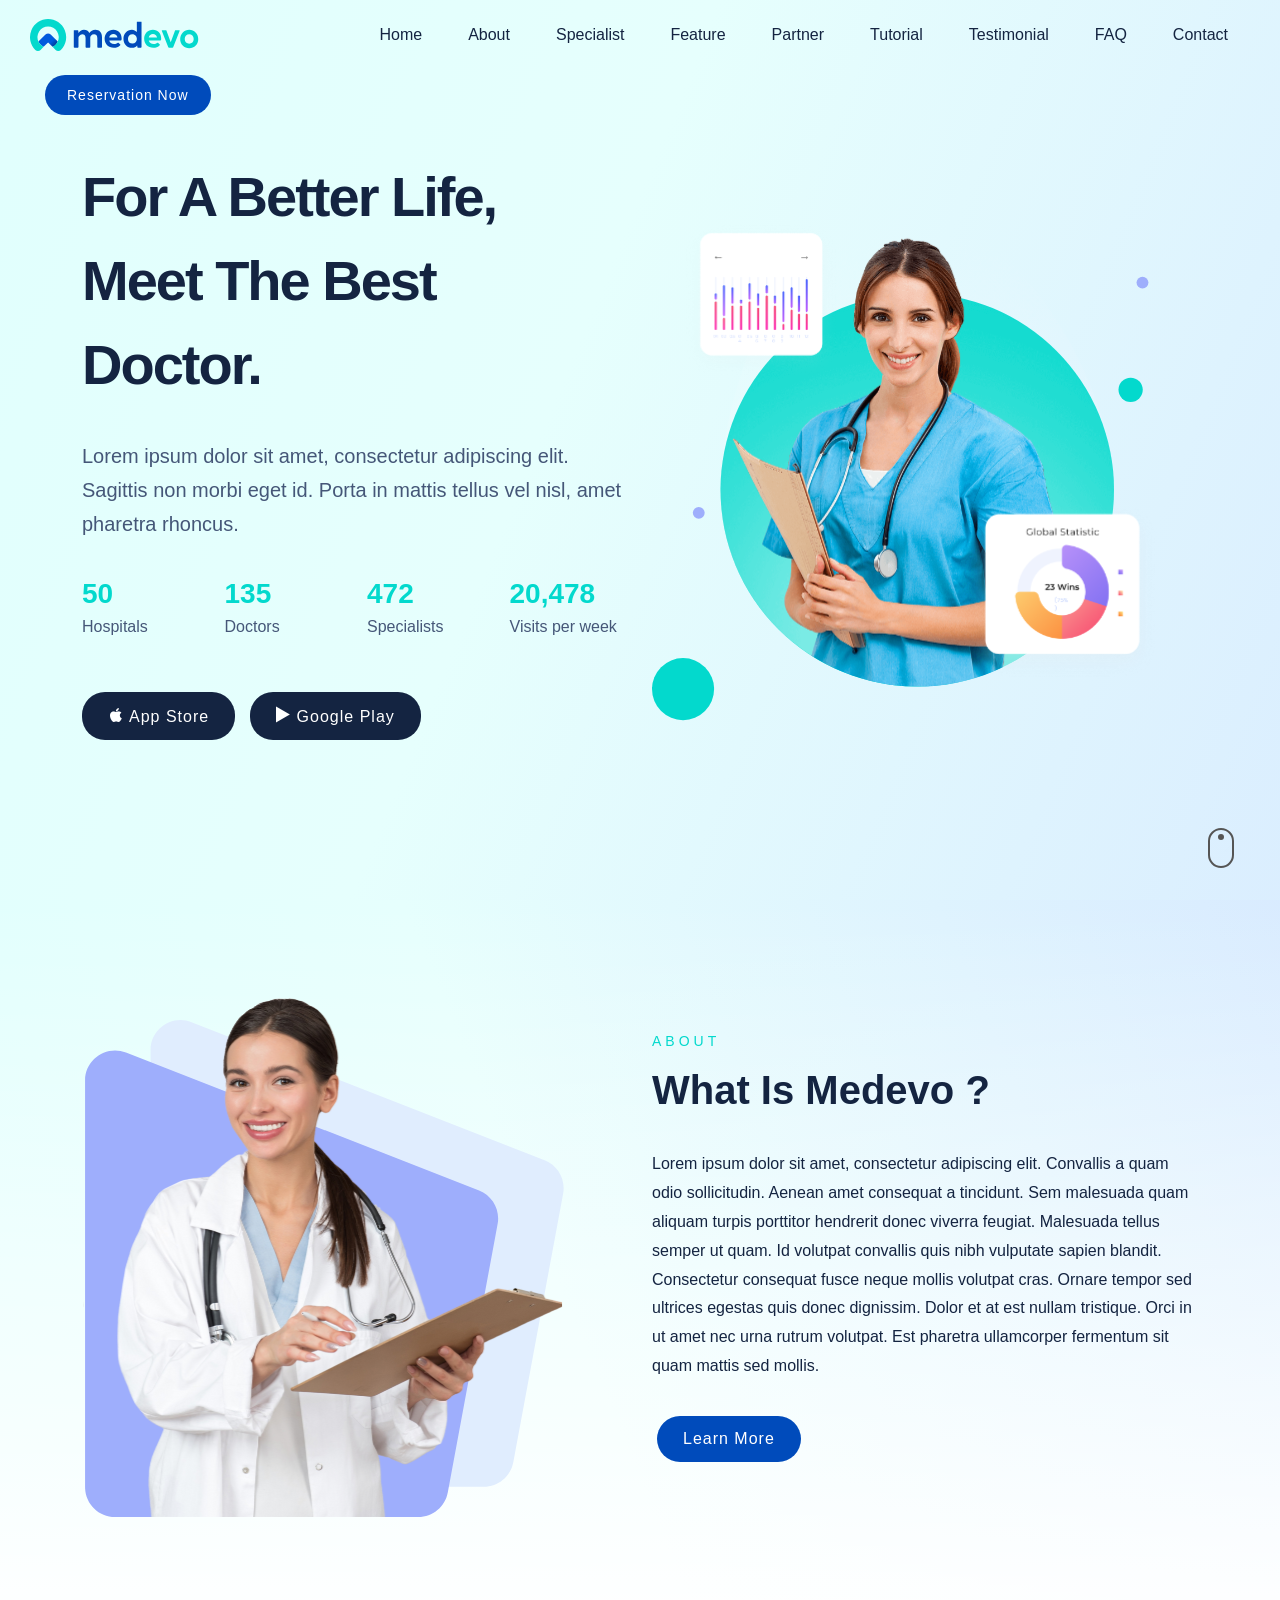
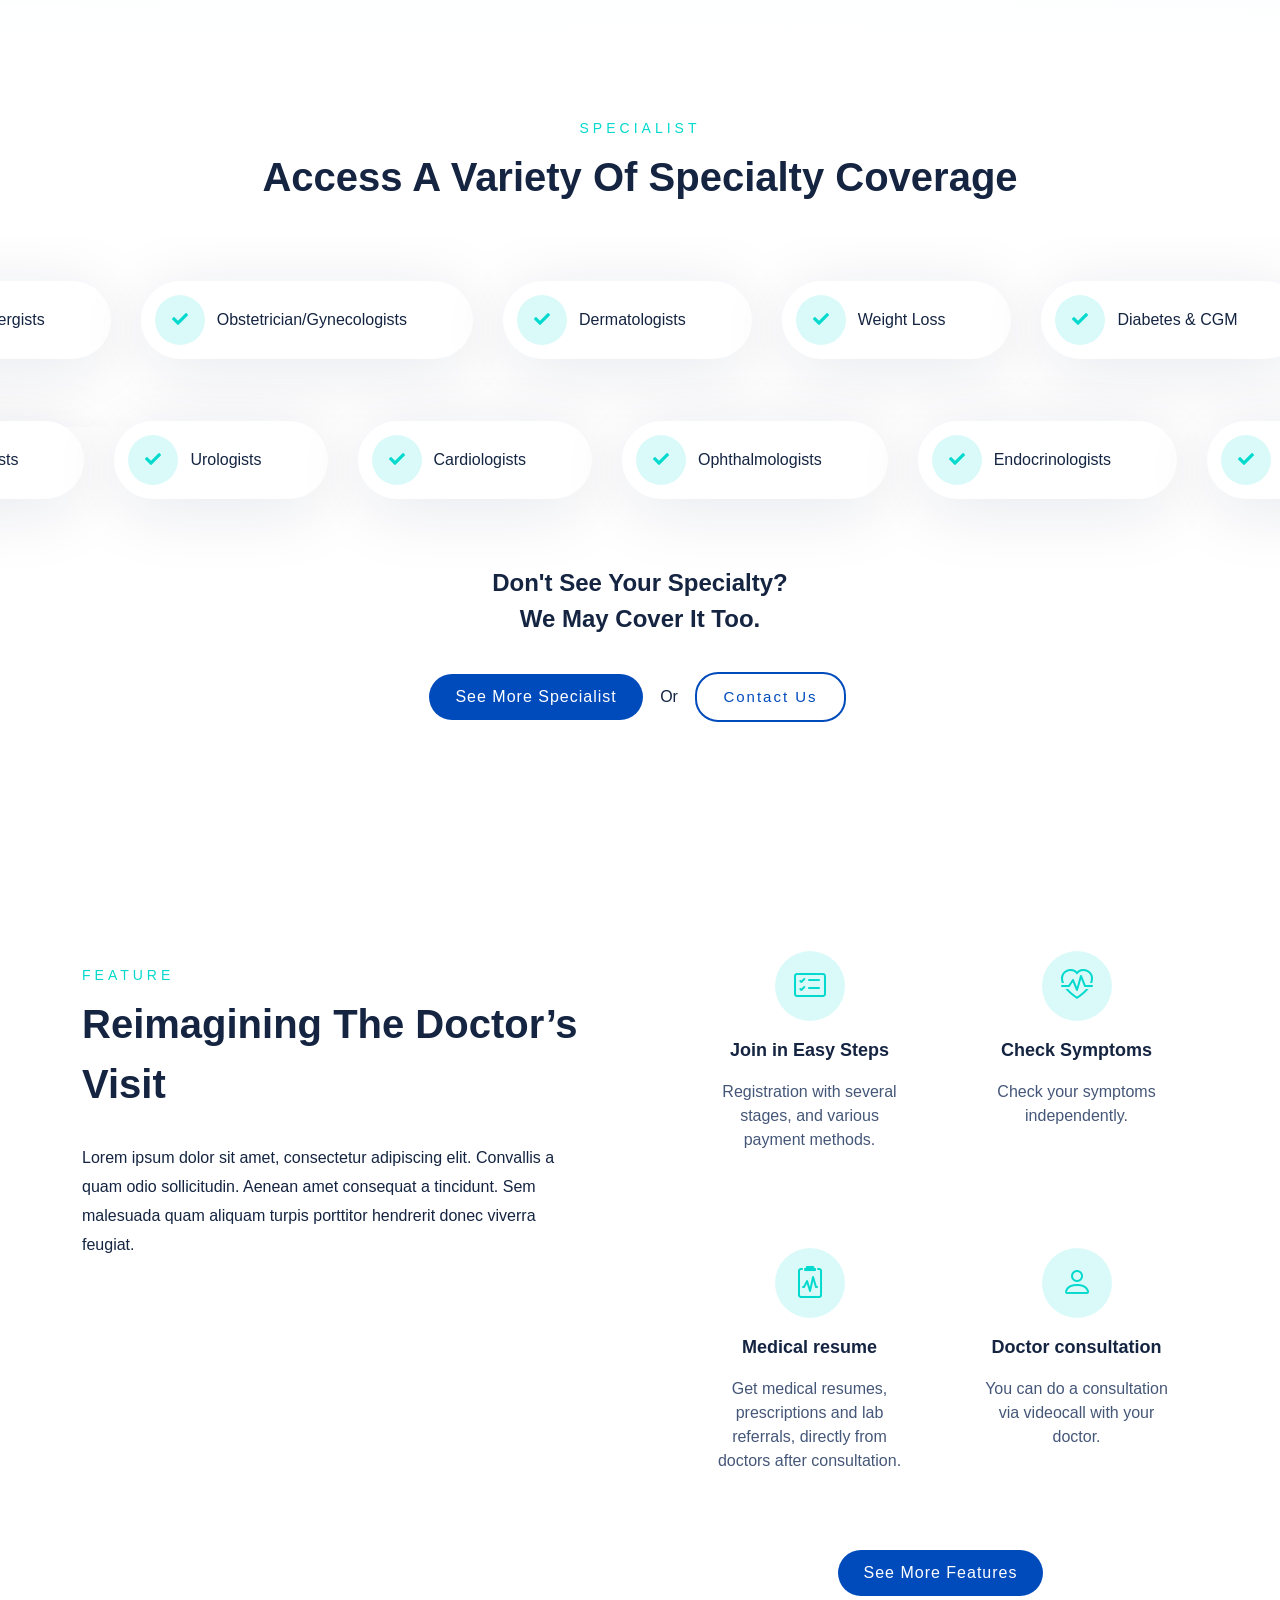
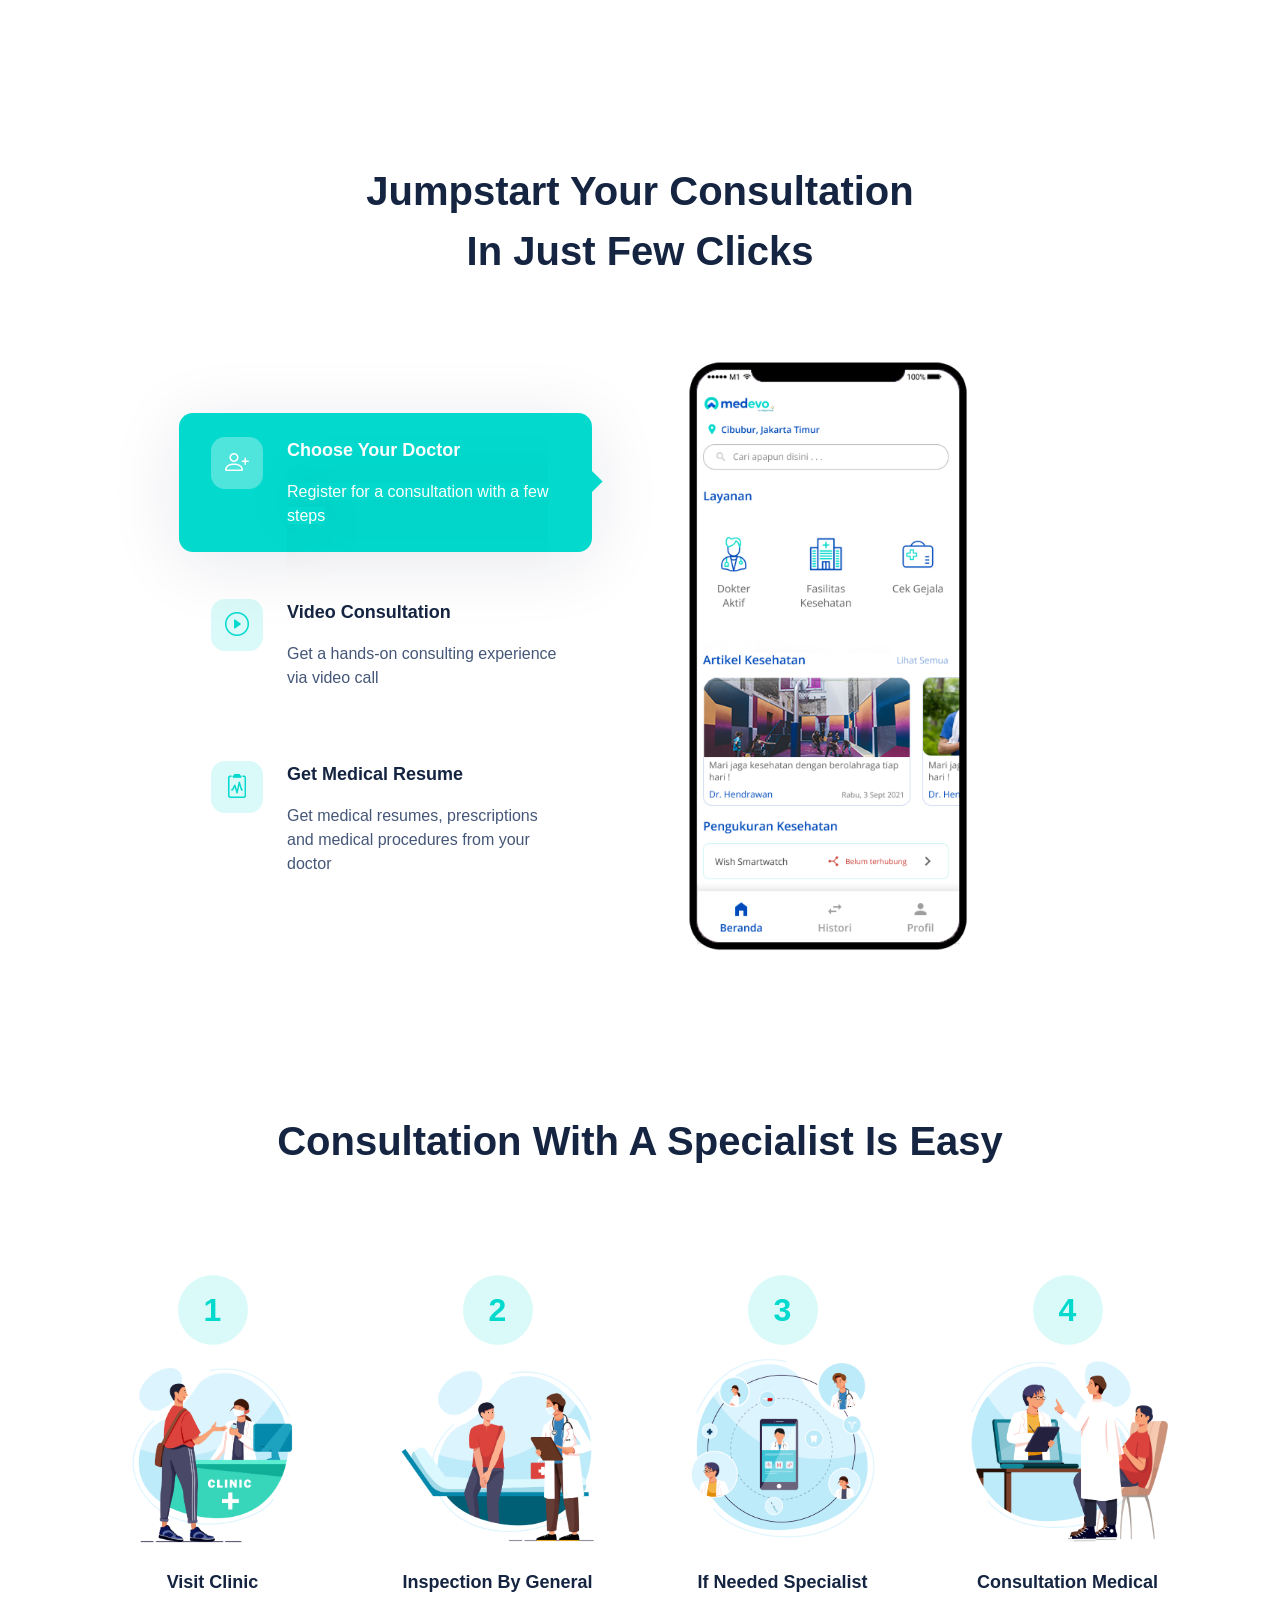
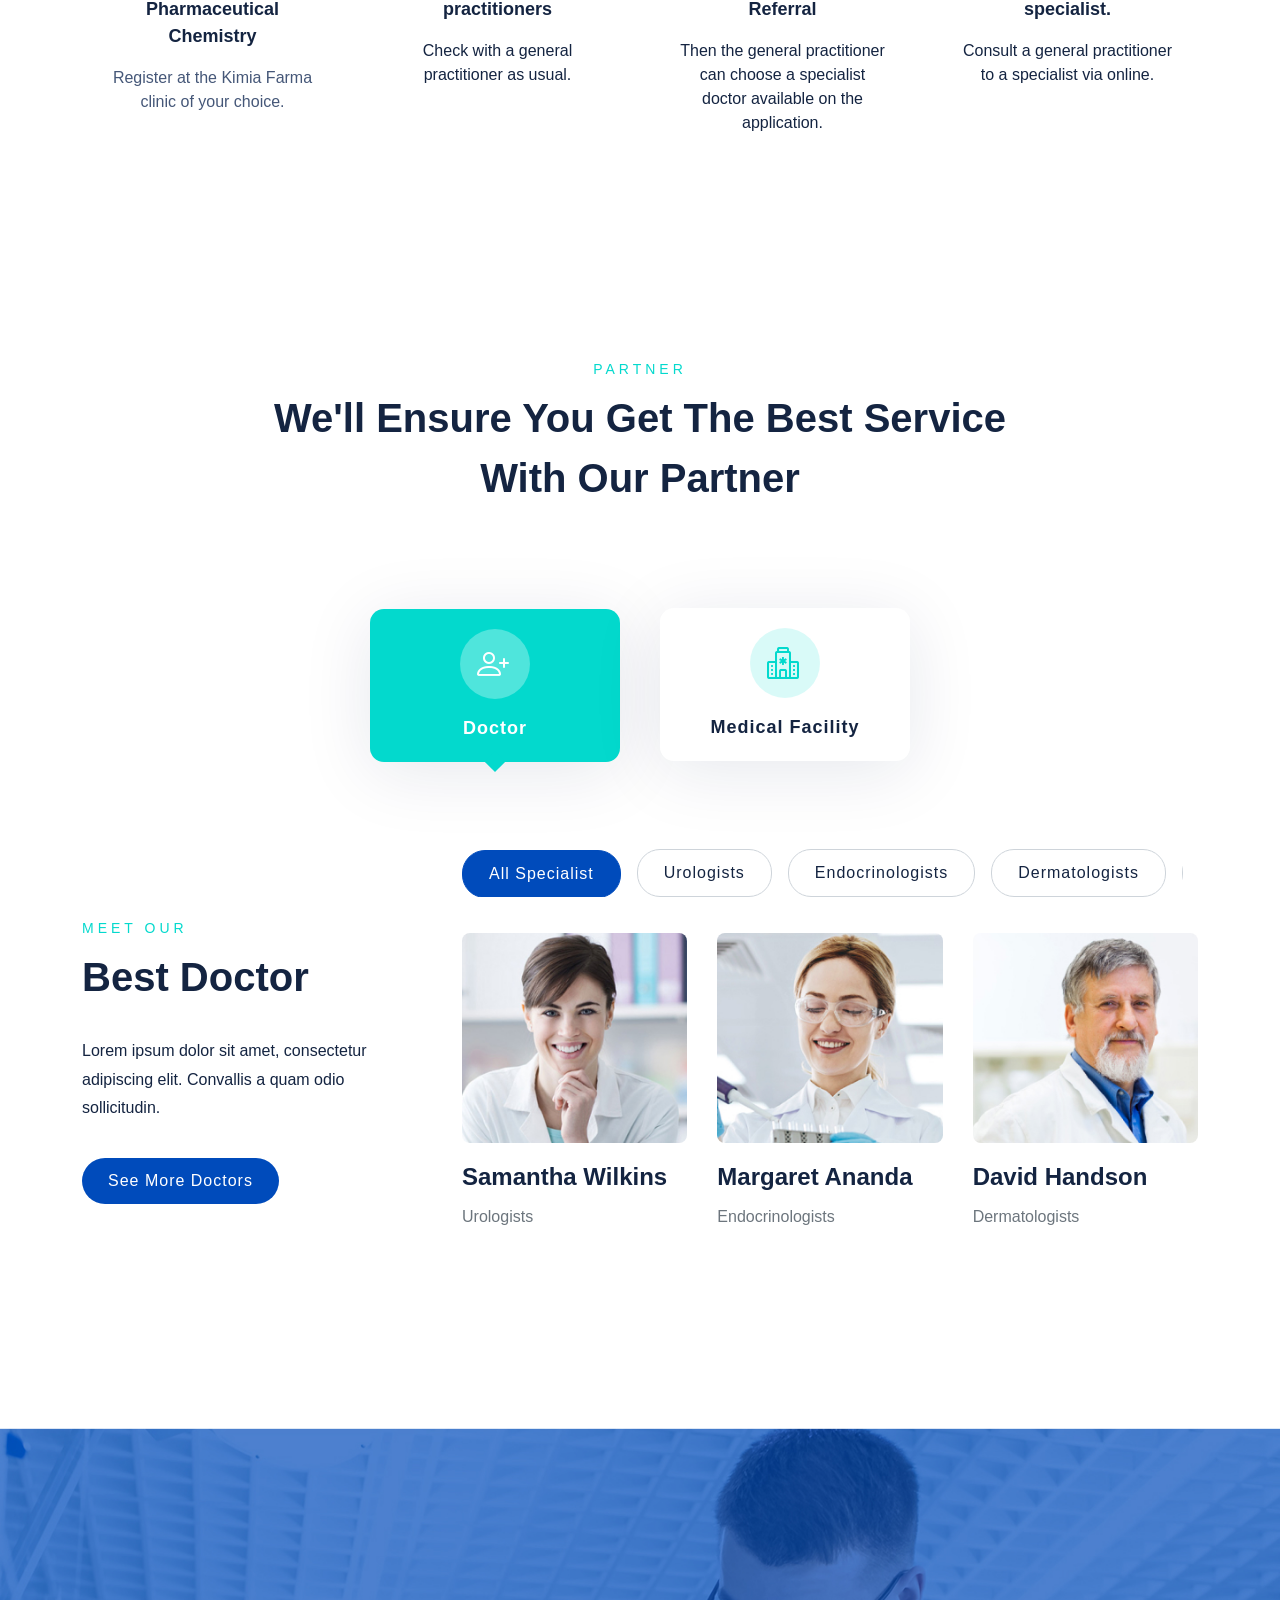
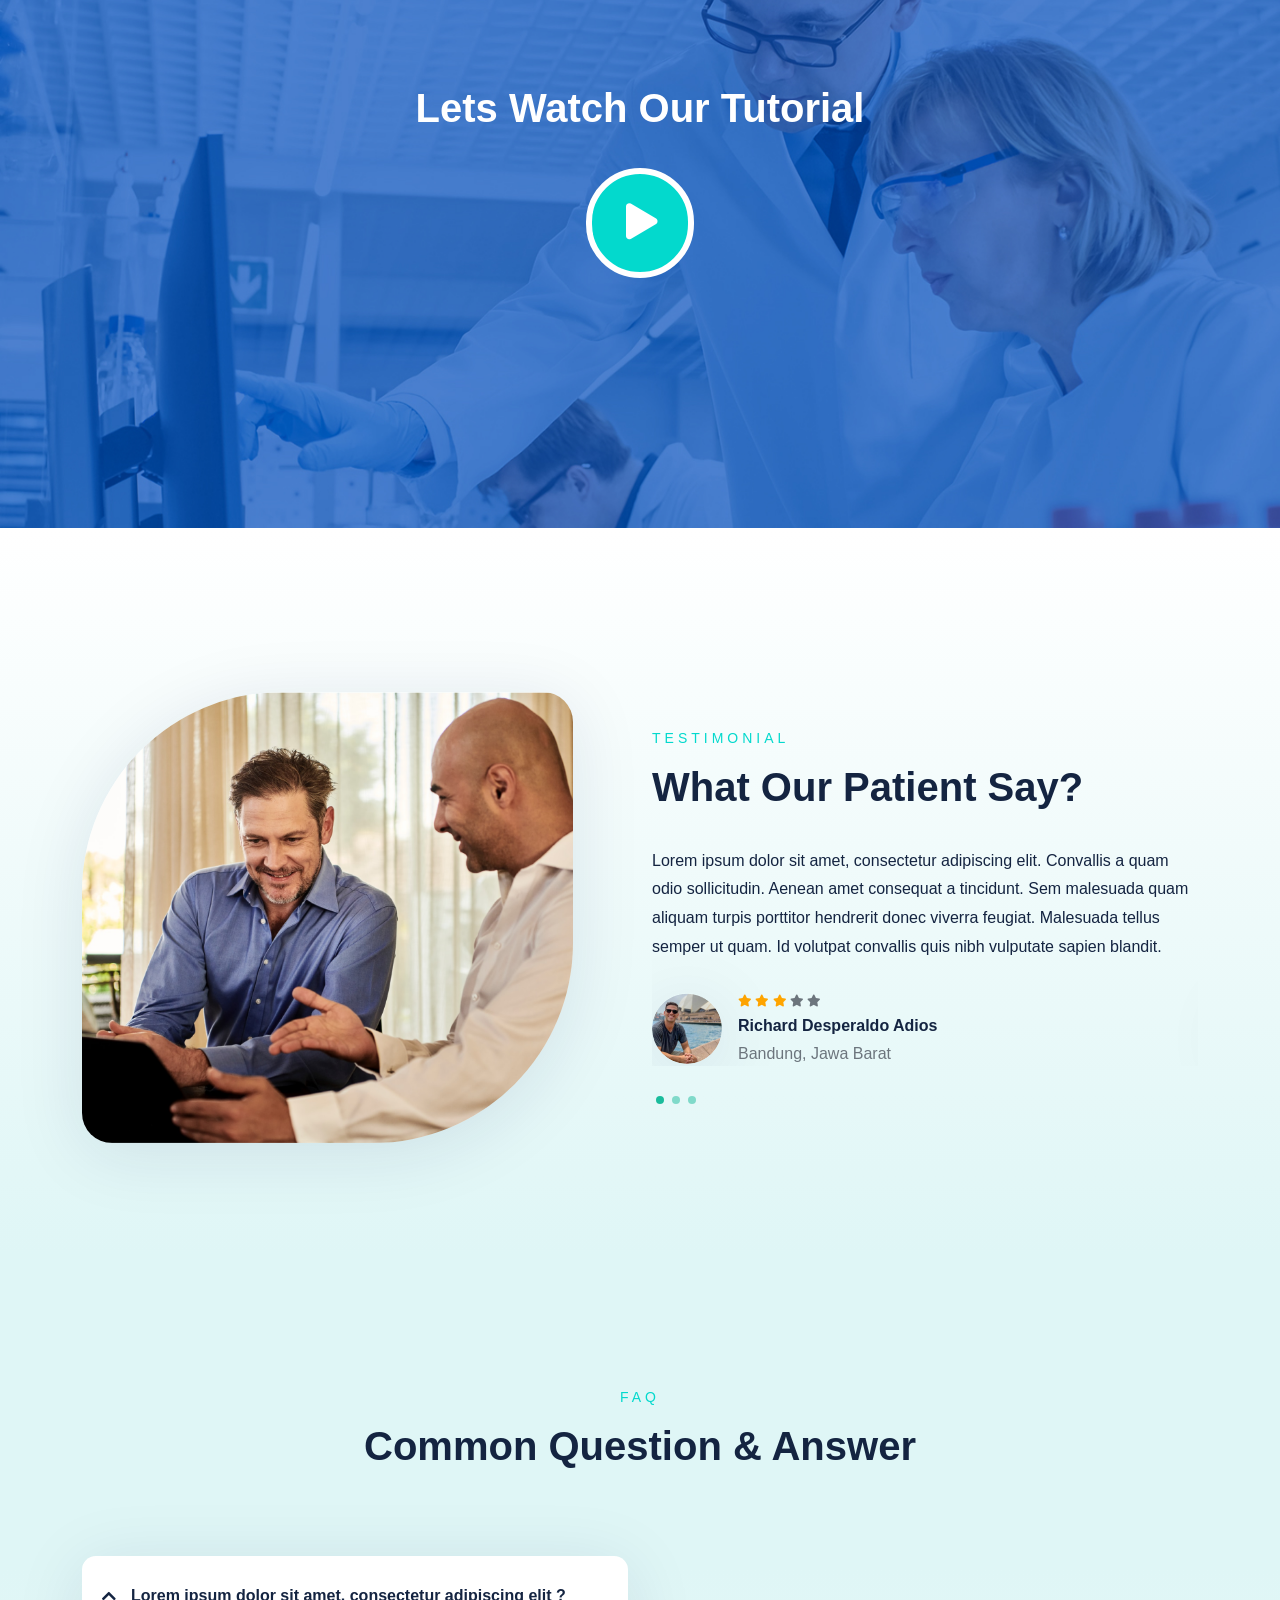
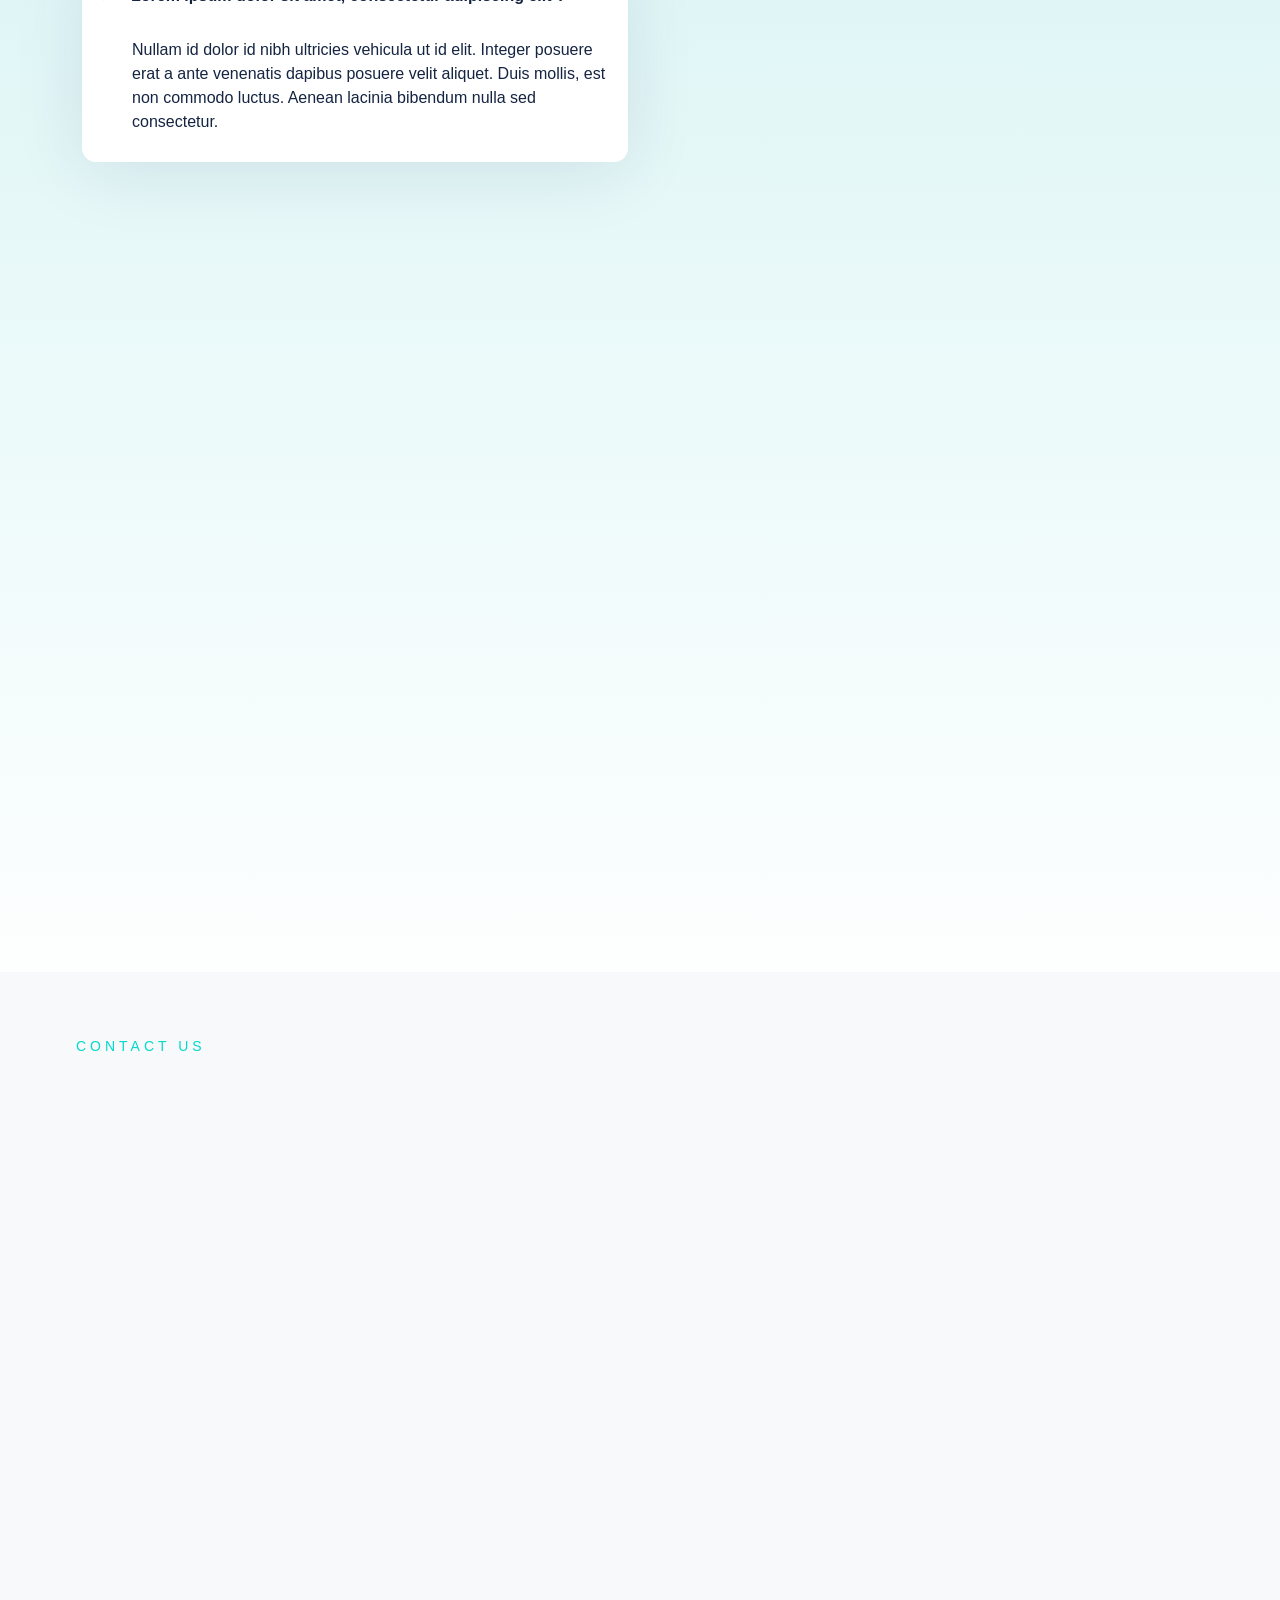
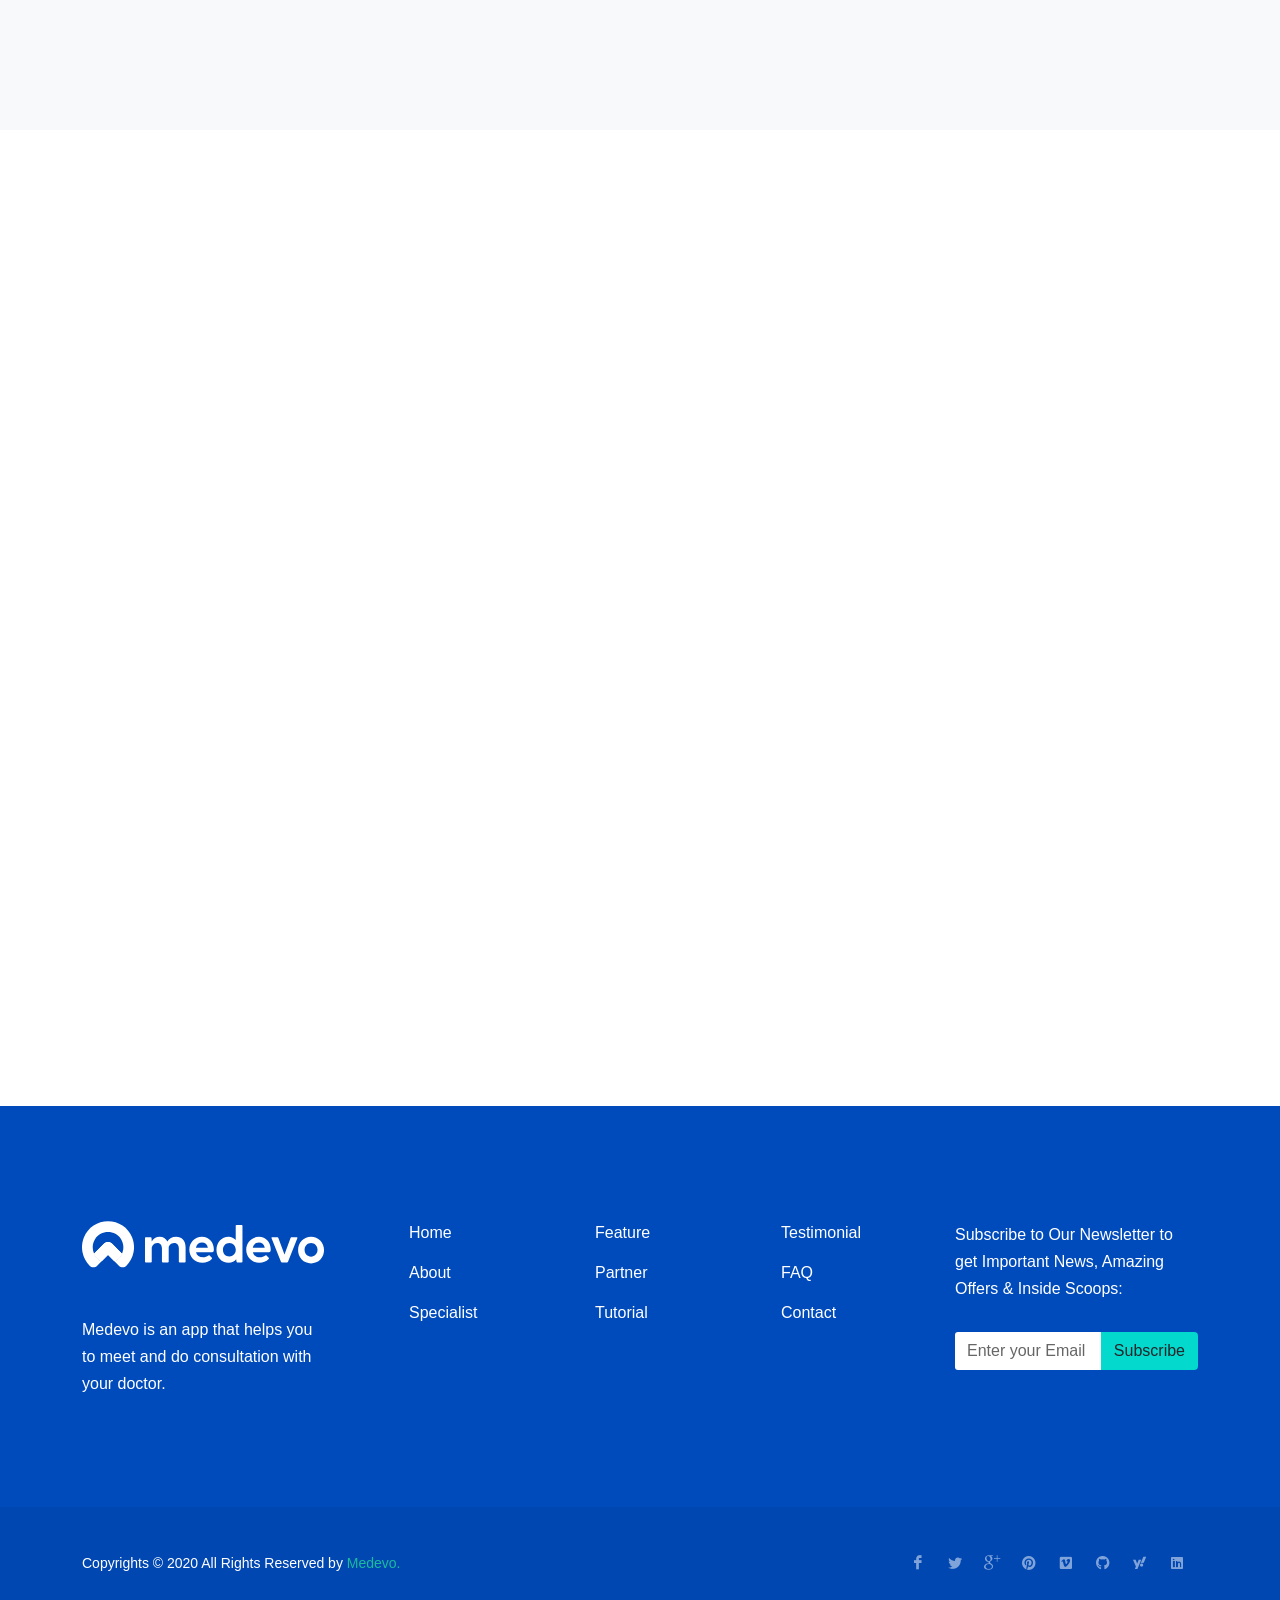
==== commit 1ae9758c: "update font" ====
--- a/index.html
+++ b/index.html
@@ -8,7 +8,7 @@
 	<!-- Stylesheets
 	============================================= -->
 	<link href="https://fonts.googleapis.com/css?family=Source+Sans+Pro:300,400,600,700|Roboto:300,400,500,700|IBM+Plex+Serif:300,400,500,600&display=swap" rel="stylesheet" type="text/css" />
-	<link href="http://fonts.cdnfonts.com/css/open-sans" rel="stylesheet">
+	<link href="http://fonts.cdnfonts.com/css/open-sans" rel="stylesheet" type="text/css">
                 
 	<link rel="stylesheet" href="css/bootstrap.css" type="text/css" />
 	<link rel="stylesheet" href="style.css" type="text/css" />
--- a/style.css
+++ b/style.css
@@ -175,7 +175,7 @@
 body {
 	line-height: 1.5;
 	color: #555;
-	font-family: 'Lato', sans-serif;
+	font-family: 'Open Sans', sans-serif;
 }
 
 a {
@@ -211,7 +211,7 @@
 	font-weight: 600;
 	line-height: 1.5;
 	margin: 0 0 30px 0;
-	font-family: 'Poppins', sans-serif;
+	font-family: 'Open Sans', sans-serif;
 }
 
 h5,
@@ -273,7 +273,7 @@
 fieldset,
 form { margin-bottom: 30px; }
 
-small { font-family: 'Lato', sans-serif; }
+small { font-family: 'Open Sans', sans-serif; }
 
 
 @media (max-width: 1200px) {
@@ -422,11 +422,11 @@
 
 .nolineheight { line-height: 0 !important; }
 
-.font-body { font-family: 'Lato', sans-serif; }
-
-.font-primary { font-family: 'Poppins', sans-serif; }
-
-.font-secondary { font-family: 'PT Serif', serif; }
+.font-body { font-family: 'Open Sans', sans-serif; }
+
+.font-primary { font-family: 'Open Sans', sans-serif; }
+
+.font-secondary { font-family: 'Open Sans', serif; }
 
 .fw-extralight {
 	font-weight: 100 !important;
@@ -3411,7 +3411,7 @@
 
 #logo a {
 	color: #000;
-	font-family: 'Poppins', sans-serif;
+	font-family: 'Open Sans', sans-serif;
 	font-size: 36px;
 }
 
@@ -3627,7 +3627,7 @@
 	font-size: 0.8125rem;
 	letter-spacing: 1px;
 	text-transform: uppercase;
-	font-family: 'Poppins', sans-serif;
+	font-family: 'Open Sans', sans-serif;
 }
 
 .menu-link span {
@@ -3671,7 +3671,7 @@
 	font-weight: 400;
 	color: #666;
 	letter-spacing: 0;
-	font-family: 'Lato', sans-serif;
+	font-family: 'Open Sans', sans-serif;
 }
 
 .sub-menu-container .menu-item:hover > .menu-link {
@@ -4119,7 +4119,7 @@
 	.mega-menu-style-2 .mega-menu-title > .menu-link {
 		font-size: 0.8125rem;
 		font-weight: 700;
-		font-family: 'Poppins', sans-serif;
+		font-family: 'Open Sans', sans-serif;
 		letter-spacing: 1px;
 		text-transform: uppercase !important;
 		margin-bottom: 15px;
@@ -4867,7 +4867,7 @@
 	color: #333;
 	font-weight: 700;
 	margin-top: 0 !important;
-	font-family: 'Poppins', sans-serif;
+	font-family: 'Open Sans', sans-serif;
 	letter-spacing: 2px;
 }
 
@@ -7718,7 +7718,7 @@
 	padding: 30px 0;
 	text-align: center;
 	color: #444;
-	font-family: 'Poppins', sans-serif;
+	font-family: 'Open Sans', sans-serif;
 	text-transform: uppercase;
 	letter-spacing: 1px;
 	font-size: 1.5rem;
@@ -7741,7 +7741,7 @@
 .entry-link span {
 	display: block;
 	margin-top: 5px;
-	font-family: 'PT Serif', serif;
+	font-family: 'Open Sans', serif;
 	font-style: italic;
 	font-weight: normal;
 	text-transform: none;
@@ -7754,7 +7754,7 @@
 
 .entry blockquote p {
 	font-weight: 400;
-	font-family: 'PT Serif', serif;
+	font-family: 'Open Sans', serif;
 	font-style: italic;
 }
 
@@ -7895,7 +7895,7 @@
 	font-weight: bold;
 	letter-spacing: 1px;
 	text-transform: uppercase;
-	font-family: 'Poppins', sans-serif;
+	font-family: 'Open Sans', sans-serif;
 }
 
 @media (min-width: 992px) {
@@ -7946,7 +7946,7 @@
 	display: inline-block;
 	border-bottom: 1px solid #1ABC9C;
 	padding: 0 2px;
-	font-family: 'PT Serif', serif;
+	font-family: 'Open Sans', serif;
 	font-style: italic;
 }
 
@@ -8097,7 +8097,7 @@
 .comment-content .comment-author span a {
 	font-size: 12px;
 	font-weight: normal;
-	font-family: 'PT Serif', serif;
+	font-family: 'Open Sans', serif;
 	font-style: italic;
 	color: #AAA;
 }
@@ -8207,7 +8207,7 @@
 .wp-caption {
 	text-align: center;
 	margin: 10px 20px 13px 20px;
-	font-family: 'Lato', Georgia, "Times New Roman", Times, serif;
+	font-family: 'Open Sans', Georgia, "Times New Roman", Times, serif;
 	font-style: italic;
 }
 
@@ -8963,7 +8963,7 @@
 	font-size: 1.25rem;
 	height: auto;
 	line-height: 1;
-	font-family: 'Poppins', sans-serif;
+	font-family: 'Open Sans', sans-serif;
 }
 
 .button.button-desc span {
@@ -8972,7 +8972,7 @@
 	font-size: 0.875rem;
 	font-weight: 400;
 	letter-spacing: 1px;
-	font-family: 'PT Serif', serif;
+	font-family: 'Open Sans', serif;
 	font-style: italic;
 	text-transform: none;
 }
@@ -9669,7 +9669,7 @@
 .fbox-content h3 {
 	font-size: 1rem;
 	font-weight: 600;
-	font-family: 'Poppins', sans-serif;
+	font-family: 'Open Sans', sans-serif;
 	text-transform: uppercase;
 	margin-bottom: 0;
 	color: #333;
@@ -9957,7 +9957,7 @@
 
 .fbox-center.fbox-italic p {
 	font-style: italic;
-	font-family: 'Lato', sans-serif;
+	font-family: 'Open Sans', sans-serif;
 }
 
 
@@ -11339,7 +11339,7 @@
 .tab-nav-lg li a {
 	display: inline-block;
 	color: #444;
-	font-family: 'Poppins', sans-serif;
+	font-family: 'Open Sans', sans-serif;
 	font-size: 13px;
 	font-weight: bold;
 	text-transform: uppercase;
@@ -11768,7 +11768,7 @@
 
 .testi-content p {
 	margin-bottom: 0;
-	font-family: 'PT Serif', serif;
+	font-family: 'Open Sans', serif;
 	font-style: italic;
 }
 
@@ -11958,7 +11958,7 @@
 	display: block;
 	color: #1ABC9C;
 	font-weight: 400;
-	font-family: 'PT Serif', serif;
+	font-family: 'Open Sans', serif;
 	font-style: italic;
 	font-size: 1rem;
 	margin-top: 5px;
@@ -12231,7 +12231,7 @@
 .counter {
 	font-size: 42px;
 	font-weight: 600;
-	font-family: 'Poppins', sans-serif;
+	font-family: 'Open Sans', sans-serif;
 }
 
 .counter.counter-small { font-size: 28px; }
@@ -12360,7 +12360,7 @@
 
 .skills li .progress-percent .counter {
 	font-weight: 400;
-	font-family: 'Lato', sans-serif;
+	font-family: 'Open Sans', sans-serif;
 }
 
 .progress-percent::after, .progress-percent::before {
@@ -13388,7 +13388,7 @@
 	display: inline-block;
 	font-size: 13px;
 	font-weight: 700;
-	font-family: 'Poppins', sans-serif;
+	font-family: 'Open Sans', sans-serif;
 	text-transform: uppercase;
 	letter-spacing: 1px;
 	color: #555;
@@ -13770,7 +13770,7 @@
 	display: block;
 	margin: 0 0 5px;
 	font-size: 1rem;
-	font-family: 'PT Serif', serif;
+	font-family: 'Open Sans', serif;
 	font-style: italic;
 	font-weight: 400;
 	color: #999;
@@ -14672,7 +14672,7 @@
 .widget-filter-links li a {
 	display: block;
 	color: #444;
-	font-family: 'Poppins', sans-serif;
+	font-family: 'Open Sans', sans-serif;
 	font-weight: 500;
 }
 
@@ -14727,7 +14727,7 @@
 	font-size: 13px;
 	font-weight: 700;
 	letter-spacing: 2px;
-	font-family: 'Poppins', sans-serif;
+	font-family: 'Open Sans', sans-serif;
 }
 
 .nav-tree li i {
@@ -14760,7 +14760,7 @@
 	font-size: 12px;
 	padding: 6px 0;
 	letter-spacing: 1px;
-	font-family: 'Lato', sans-serif;
+	font-family: 'Open Sans', sans-serif;
 }
 
 .nav-tree ul ul a i.icon-angle-down { font-size: 12px; }
@@ -14781,7 +14781,7 @@
 	line-height: 1;
 	font-size: 80px;
 	text-shadow: 1px 1px 1px rgba(0,0,0,0.15);
-	font-family: 'Poppins', sans-serif;
+	font-family: 'Open Sans', sans-serif;
 }
 
 .wedding-head .first-name,
@@ -14807,7 +14807,7 @@
 	font-size: 56px;
 	font-weight: 400;
 	font-style: italic;
-	font-family: 'PT Serif', serif;
+	font-family: 'Open Sans', serif;
 	text-transform: none;
 }
 
--- a/css/custom.css
+++ b/css/custom.css
@@ -5,9 +5,49 @@
 	Overwriting Default Theme Styles for Better Handling Updates
 -----------------------------------------------------------------*/
 
+/* @font-face {
+	font-family: "Open Sans";
+	src: url("fonts/OpenSans-Regular.ttf");
+	src: url("fonts/OpenSans-Regular.ttf") format("truetype");
+}
+
+@font-face {
+	font-family: "Open Sans Medium";
+	src: url("fonts/OpenSans-Medium.ttf");
+	src: url("fonts/OpenSans-Medium.ttf") format("truetype");
+}
+
+@font-face {
+	font-family: "Open Sans Semi Bold";
+	src: url("fonts/OpenSans-SemiBold.ttf");
+	src: url("fonts/OpenSans-SemiBold.ttf") format("truetype");
+}
+
+@font-face {
+	font-family: "Open Sans Bold";
+	src: url("fonts/OpenSans-Bold.ttf");
+	src: url("fonts/OpenSans-Bold.ttf") format("truetype");
+}
+
+@font-face {
+	font-family: "Open Sans Extra Bold";
+	src: url("fonts/OpenSans-ExtraBold.ttf");
+	src: url("fonts/OpenSans-ExtraBold.ttf") format("truetype");
+} */
+
+
+
 body {
     line-height: 1.5;
     color: #142441;
+    font-family: 'Open Sans', sans-serif !important;
+}
+
+h1, h2, h3, h4, h5, h6 {
+    color: #444;
+    font-weight: 600;
+    line-height: 1.5;
+    margin: 0 0 30px 0;
     font-family: 'Open Sans', sans-serif;
 }
 
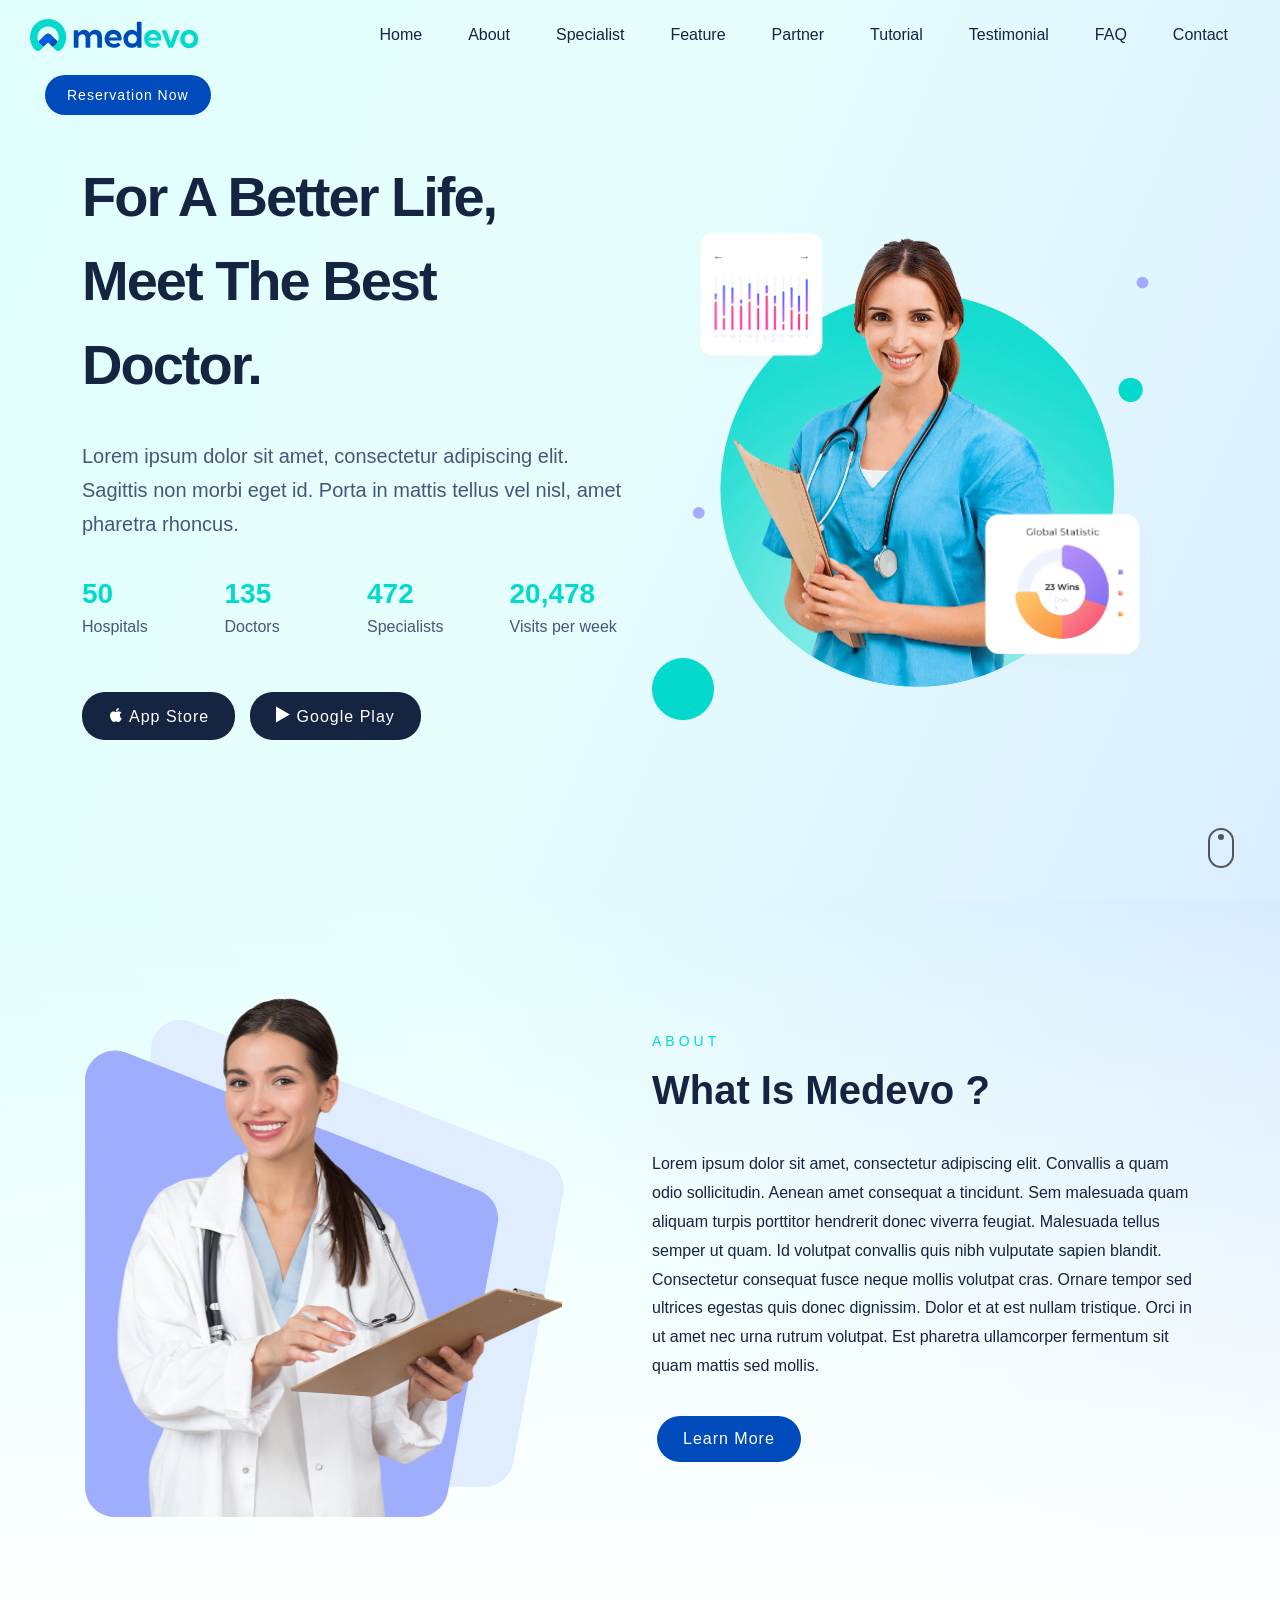
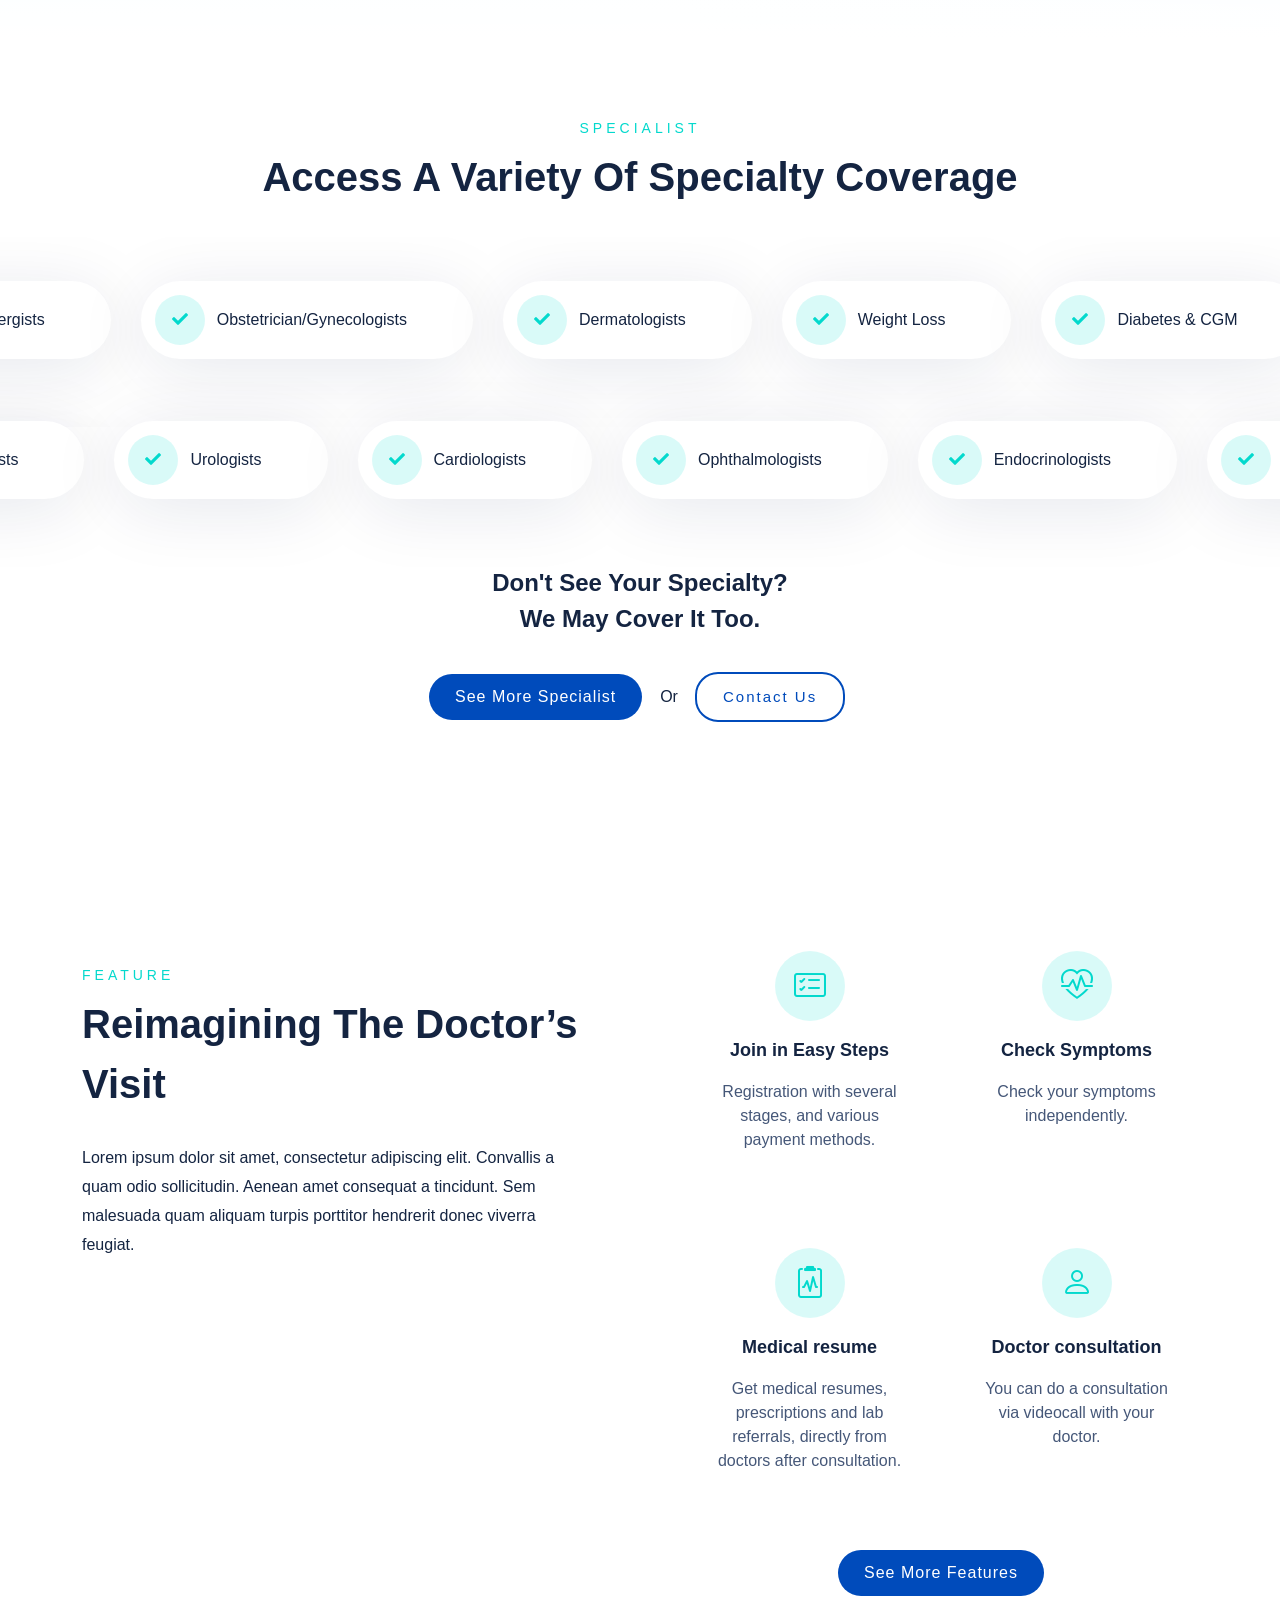
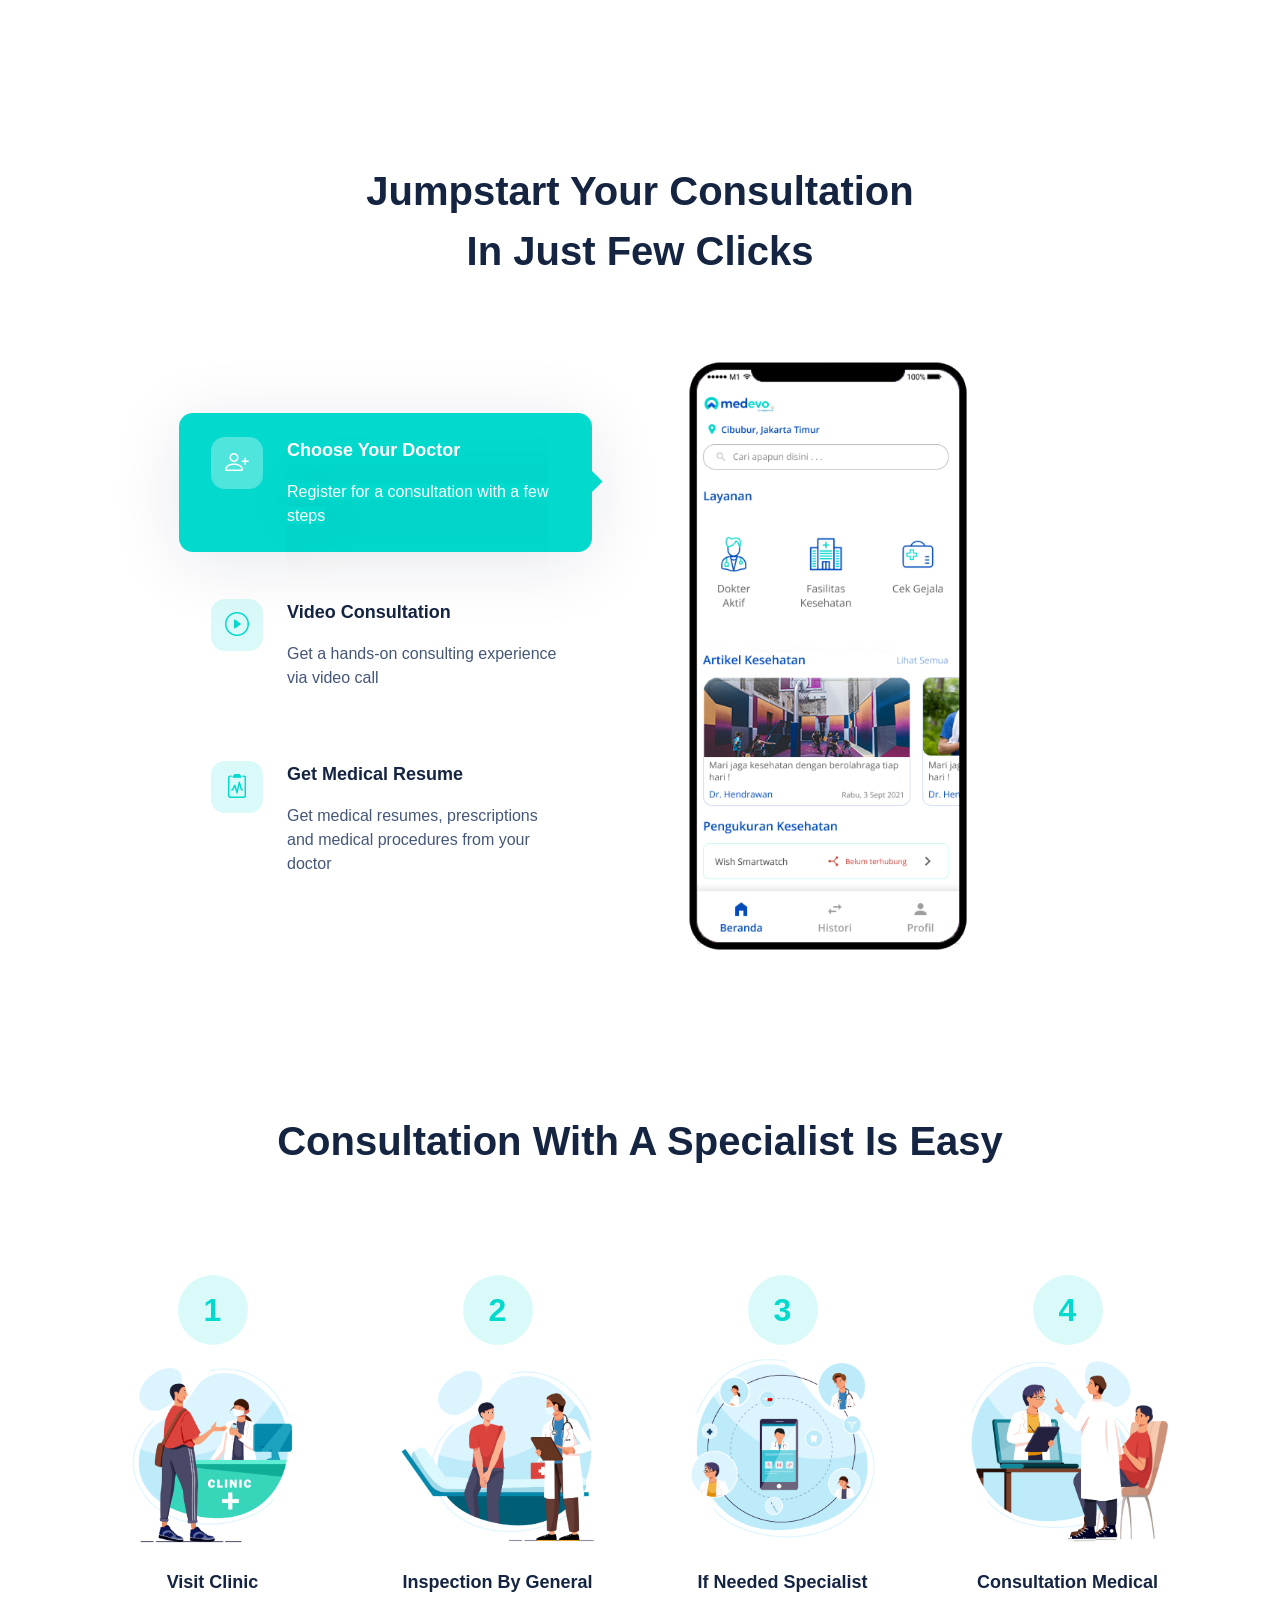
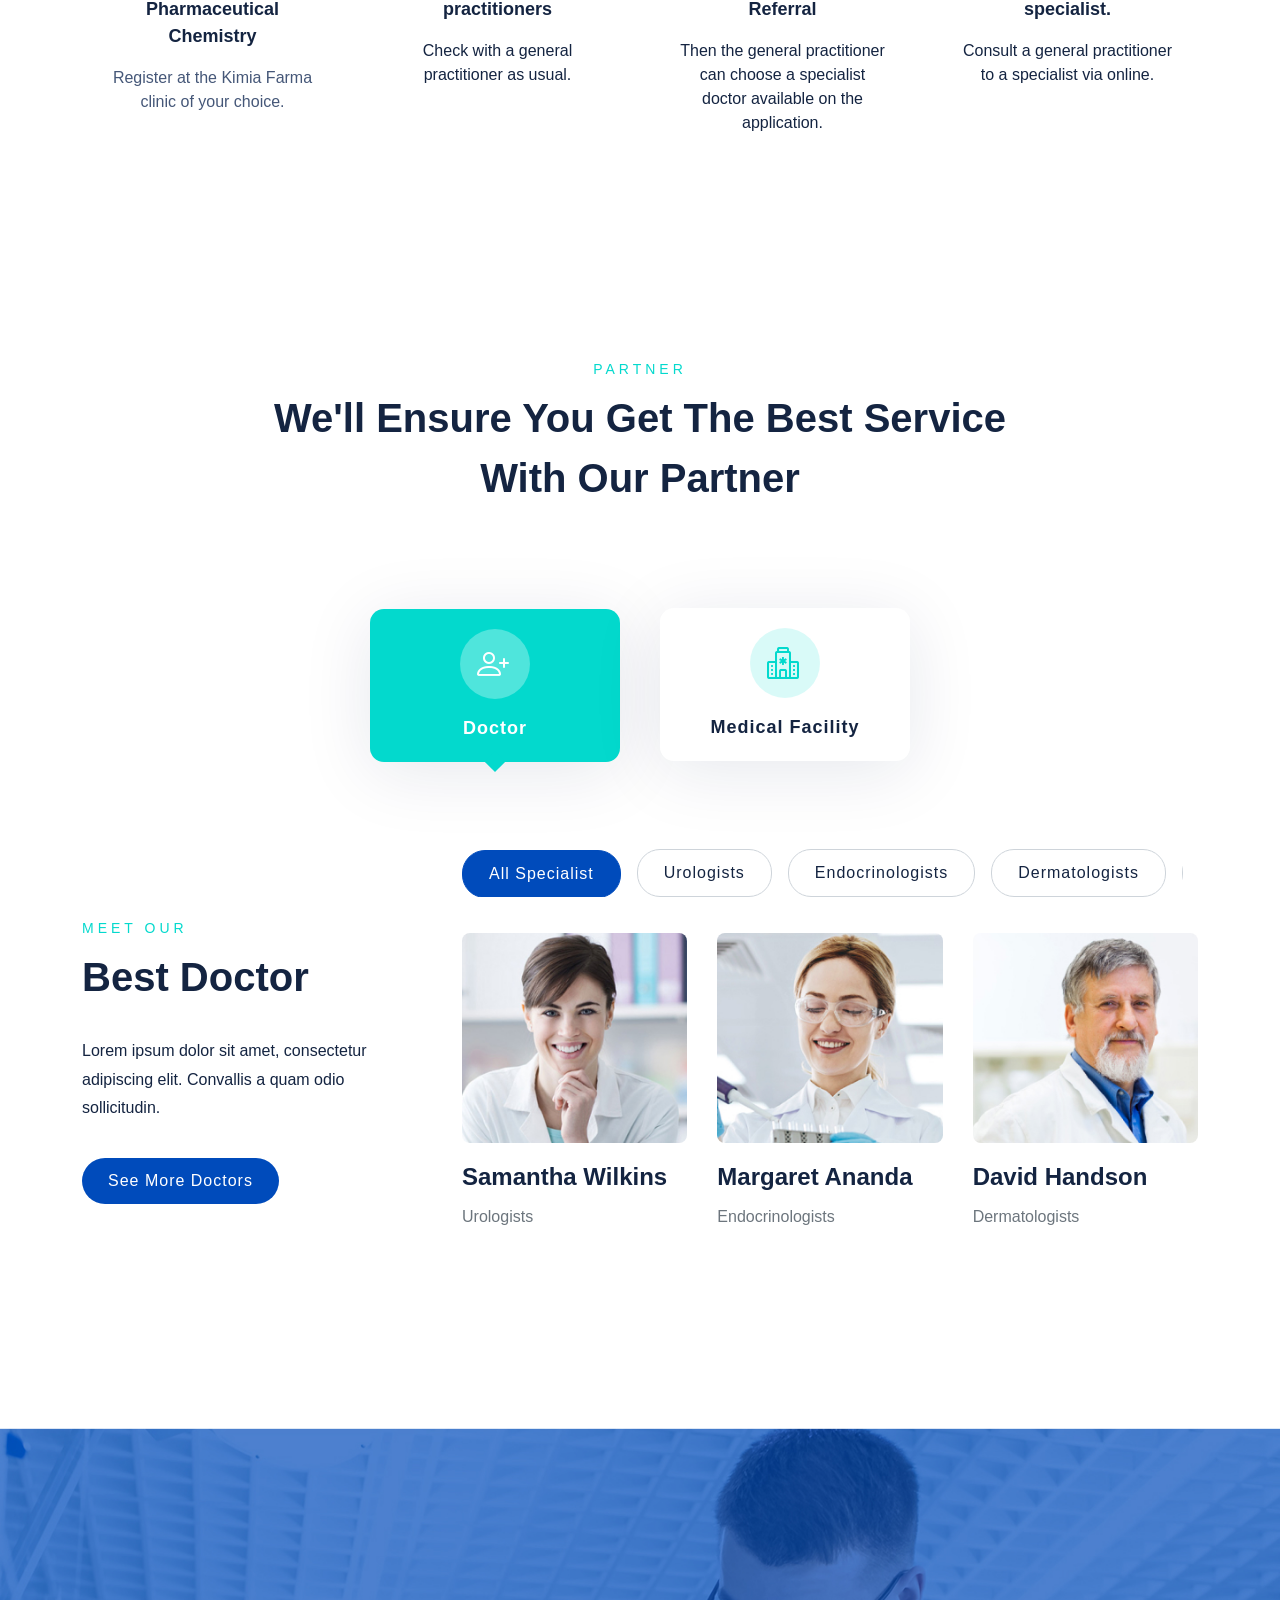
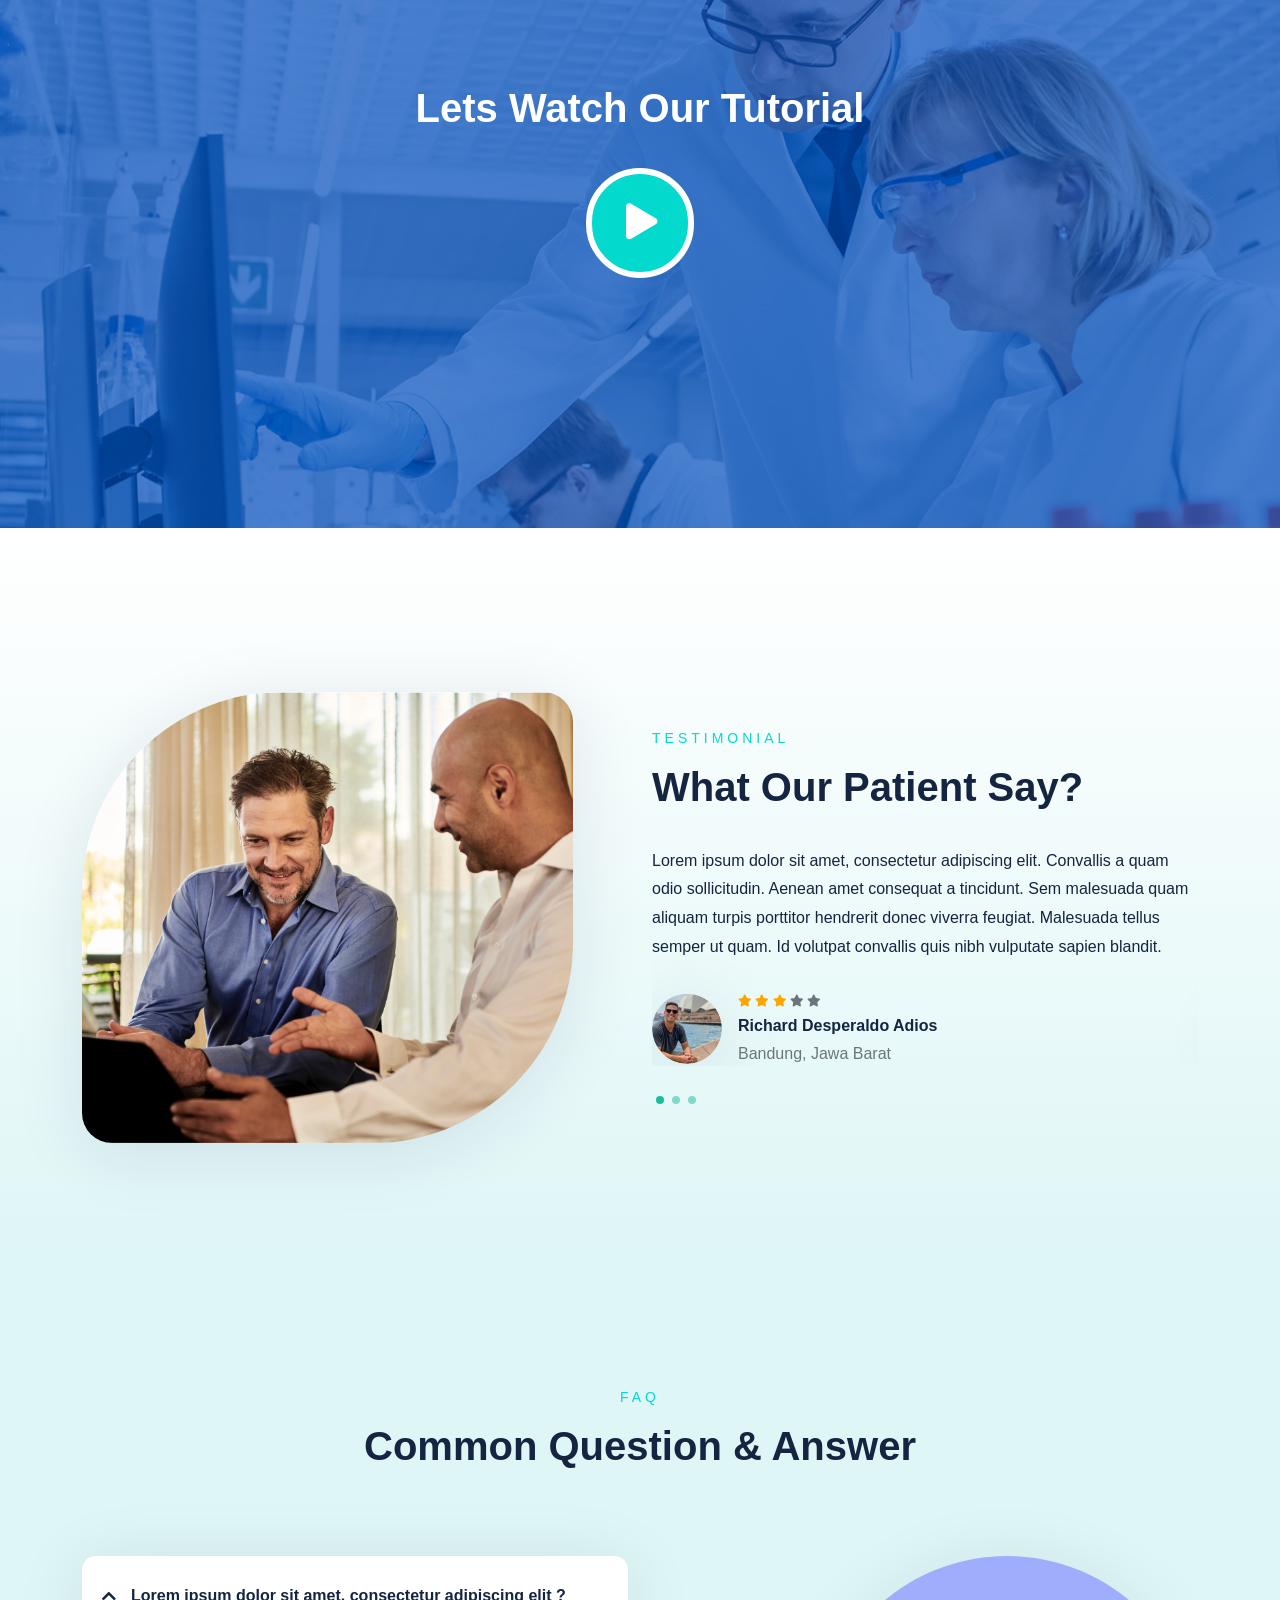
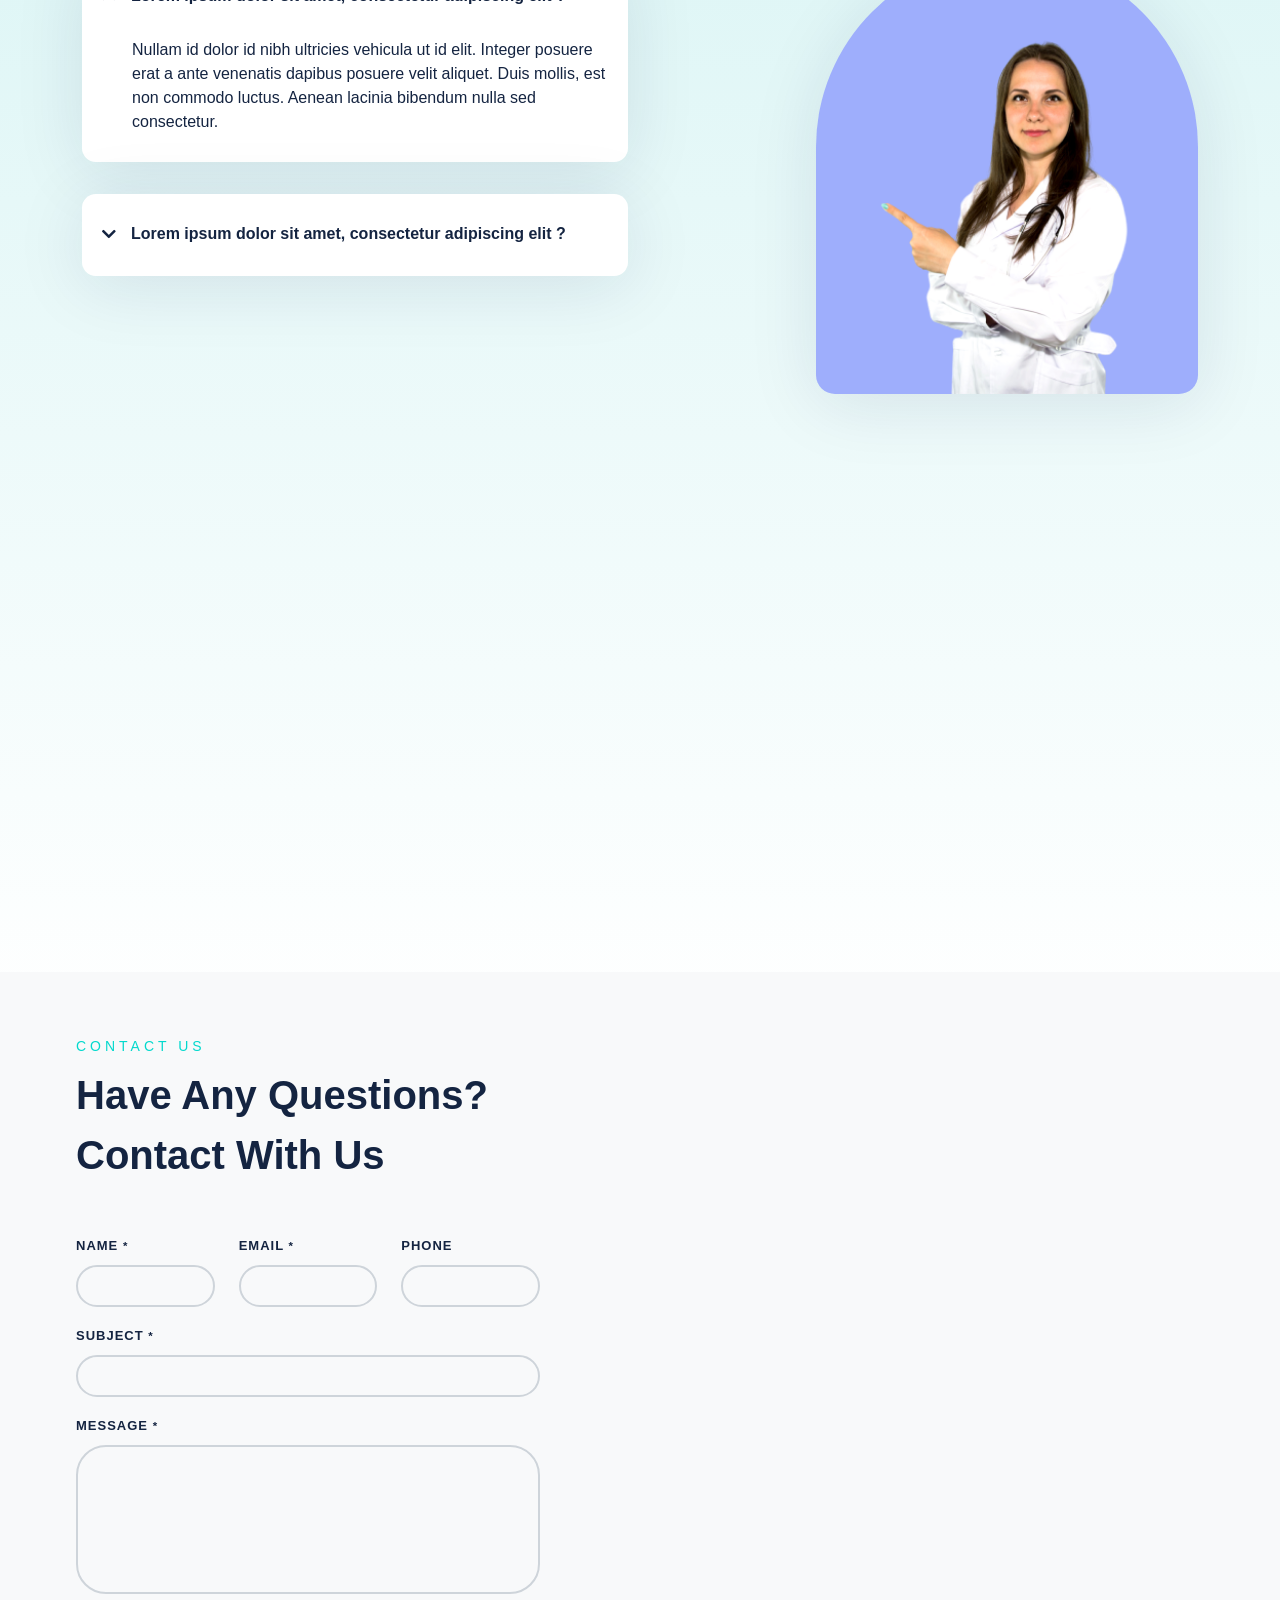
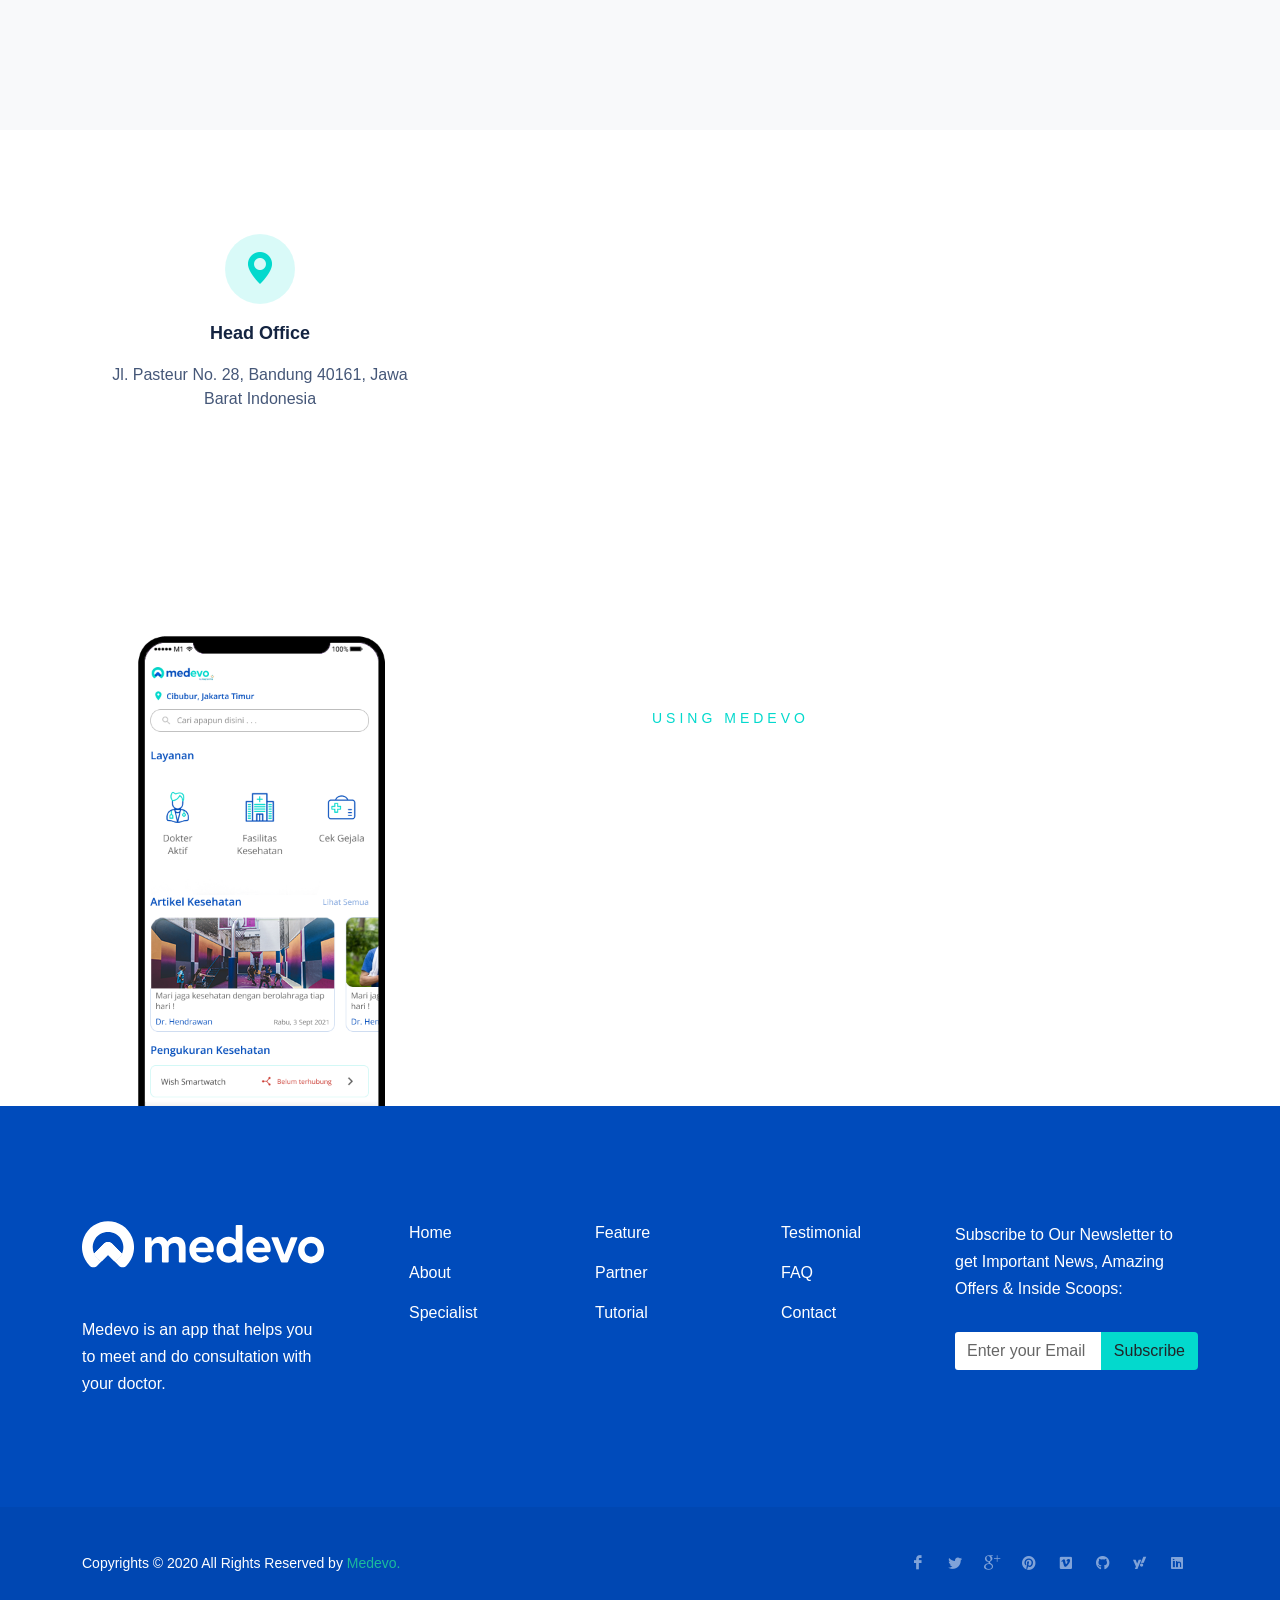
==== commit e47e1550: "update animate" ====
--- a/index.html
+++ b/index.html
@@ -648,9 +648,9 @@
 
 						<h2 class="center pt-6 mb-3 text-capitalize fw-bold font-body" data-animate="fadeInUp" data-delay="100">Consultation with a specialist is easy</h2>
 
-						<div class="row mt-6">
+						<div class="row mt-6" data-animate="fadeInUp" data-delay="200">
 							<div class="col">
-								<div class="card-contact p-4 center" data-animate="fadeInUp" data-delay="200">
+								<div class="card-contact p-4 center">
 									<div class="square-icon fw-bold">
 										1
 									</div>
@@ -662,7 +662,7 @@
 								</div>
 							</div>
 							<div class="col">
-								<div class="card-contact p-4 center" data-animate="fadeInUp" data-delay="300">
+								<div class="card-contact p-4 center">
 									<div class="square-icon fw-bold">
 										2
 									</div>
@@ -674,7 +674,7 @@
 								</div>
 							</div>
 							<div class="col">
-								<div class="card-contact p-4 center" data-animate="fadeInUp" data-delay="400">
+								<div class="card-contact p-4 center">
 									<div class="square-icon fw-bold">
 										3
 									</div>
@@ -686,7 +686,7 @@
 								</div>
 							</div>
 							<div class="col">
-								<div class="card-contact p-4 center" data-animate="fadeInUp" data-delay="500">
+								<div class="card-contact p-4 center">
 									<div class="square-icon fw-bold">
 										4
 									</div>
--- a/css/custom.css
+++ b/css/custom.css
@@ -5,37 +5,84 @@
 	Overwriting Default Theme Styles for Better Handling Updates
 -----------------------------------------------------------------*/
 
-/* @font-face {
-	font-family: "Open Sans";
-	src: url("fonts/OpenSans-Regular.ttf");
-	src: url("fonts/OpenSans-Regular.ttf") format("truetype");
-}
-
-@font-face {
-	font-family: "Open Sans Medium";
-	src: url("fonts/OpenSans-Medium.ttf");
-	src: url("fonts/OpenSans-Medium.ttf") format("truetype");
-}
-
-@font-face {
-	font-family: "Open Sans Semi Bold";
-	src: url("fonts/OpenSans-SemiBold.ttf");
-	src: url("fonts/OpenSans-SemiBold.ttf") format("truetype");
-}
-
-@font-face {
-	font-family: "Open Sans Bold";
-	src: url("fonts/OpenSans-Bold.ttf");
-	src: url("fonts/OpenSans-Bold.ttf") format("truetype");
-}
-
-@font-face {
-	font-family: "Open Sans Extra Bold";
-	src: url("fonts/OpenSans-ExtraBold.ttf");
-	src: url("fonts/OpenSans-ExtraBold.ttf") format("truetype");
-} */
-
-
+@font-face {
+    font-family: 'Open Sans';
+    font-style: normal;
+    font-weight: 400;
+    src: local('Open Sans'), url('https://fonts.cdnfonts.com/s/14884/OpenSans-Regular.woff') format('woff');
+}
+@font-face {
+    font-family: 'Open Sans';
+    font-style: normal;
+    font-weight: 400;
+    src: local('Open Sans'), url('https://fonts.cdnfonts.com/s/14884/OpenSans-Regular.woff') format('woff');
+}
+@font-face {
+    font-family: 'Open Sans';
+    font-style: italic;
+    font-weight: 400;
+    src: local('Open Sans'), url('https://fonts.cdnfonts.com/s/14884/OpenSans-Italic.woff') format('woff');
+}
+@font-face {
+    font-family: 'Open Sans';
+    font-style: normal;
+    font-weight: 300;
+    src: local('Open Sans'), url('https://fonts.cdnfonts.com/s/14884/OpenSans-Light.woff') format('woff');
+}
+@font-face {
+    font-family: 'Open Sans';
+    font-style: italic;
+    font-weight: 300;
+    src: local('Open Sans'), url('https://fonts.cdnfonts.com/s/14884/OpenSans-LightItalic.woff') format('woff');
+}
+@font-face {
+    font-family: 'Open Sans';
+    font-style: normal;
+    font-weight: 600;
+    src: local('Open Sans'), url('https://fonts.cdnfonts.com/s/14884/OpenSans-SemiBold.woff') format('woff');
+}
+@font-face {
+    font-family: 'Open Sans';
+    font-style: italic;
+    font-weight: 600;
+    src: local('Open Sans'), url('https://fonts.cdnfonts.com/s/14884/OpenSans-SemiBoldItalic.woff') format('woff');
+}
+@font-face {
+    font-family: 'Open Sans';
+    font-style: normal;
+    font-weight: 700;
+    src: local('Open Sans'), url('https://fonts.cdnfonts.com/s/14884/OpenSans-Bold.woff') format('woff');
+}
+@font-face {
+    font-family: 'Open Sans';
+    font-style: italic;
+    font-weight: 700;
+    src: local('Open Sans'), url('https://fonts.cdnfonts.com/s/14884/OpenSans-BoldItalic.woff') format('woff');
+}
+@font-face {
+    font-family: 'Open Sans';
+    font-style: normal;
+    font-weight: 800;
+    src: local('Open Sans'), url('https://fonts.cdnfonts.com/s/14884/OpenSans-ExtraBold.woff') format('woff');
+}
+@font-face {
+    font-family: 'Open Sans';
+    font-style: italic;
+    font-weight: 800;
+    src: local('Open Sans'), url('https://fonts.cdnfonts.com/s/14884/OpenSans-ExtraBoldItalic.woff') format('woff');
+}
+@font-face {
+    font-family: 'Open Sans Light';
+    font-style: normal;
+    font-weight: 300;
+    src: local('Open Sans Light'), url('https://fonts.cdnfonts.com/s/14884/OpenSans-Light-webfont.woff') format('woff');
+}
+@font-face {
+    font-family: 'Open Sans Condensed';
+    font-style: normal;
+    font-weight: 700;
+    src: local('Open Sans Condensed'), url('https://fonts.cdnfonts.com/s/14884/OpenSans-CondBold.woff') format('woff');
+}
 
 body {
     line-height: 1.5;
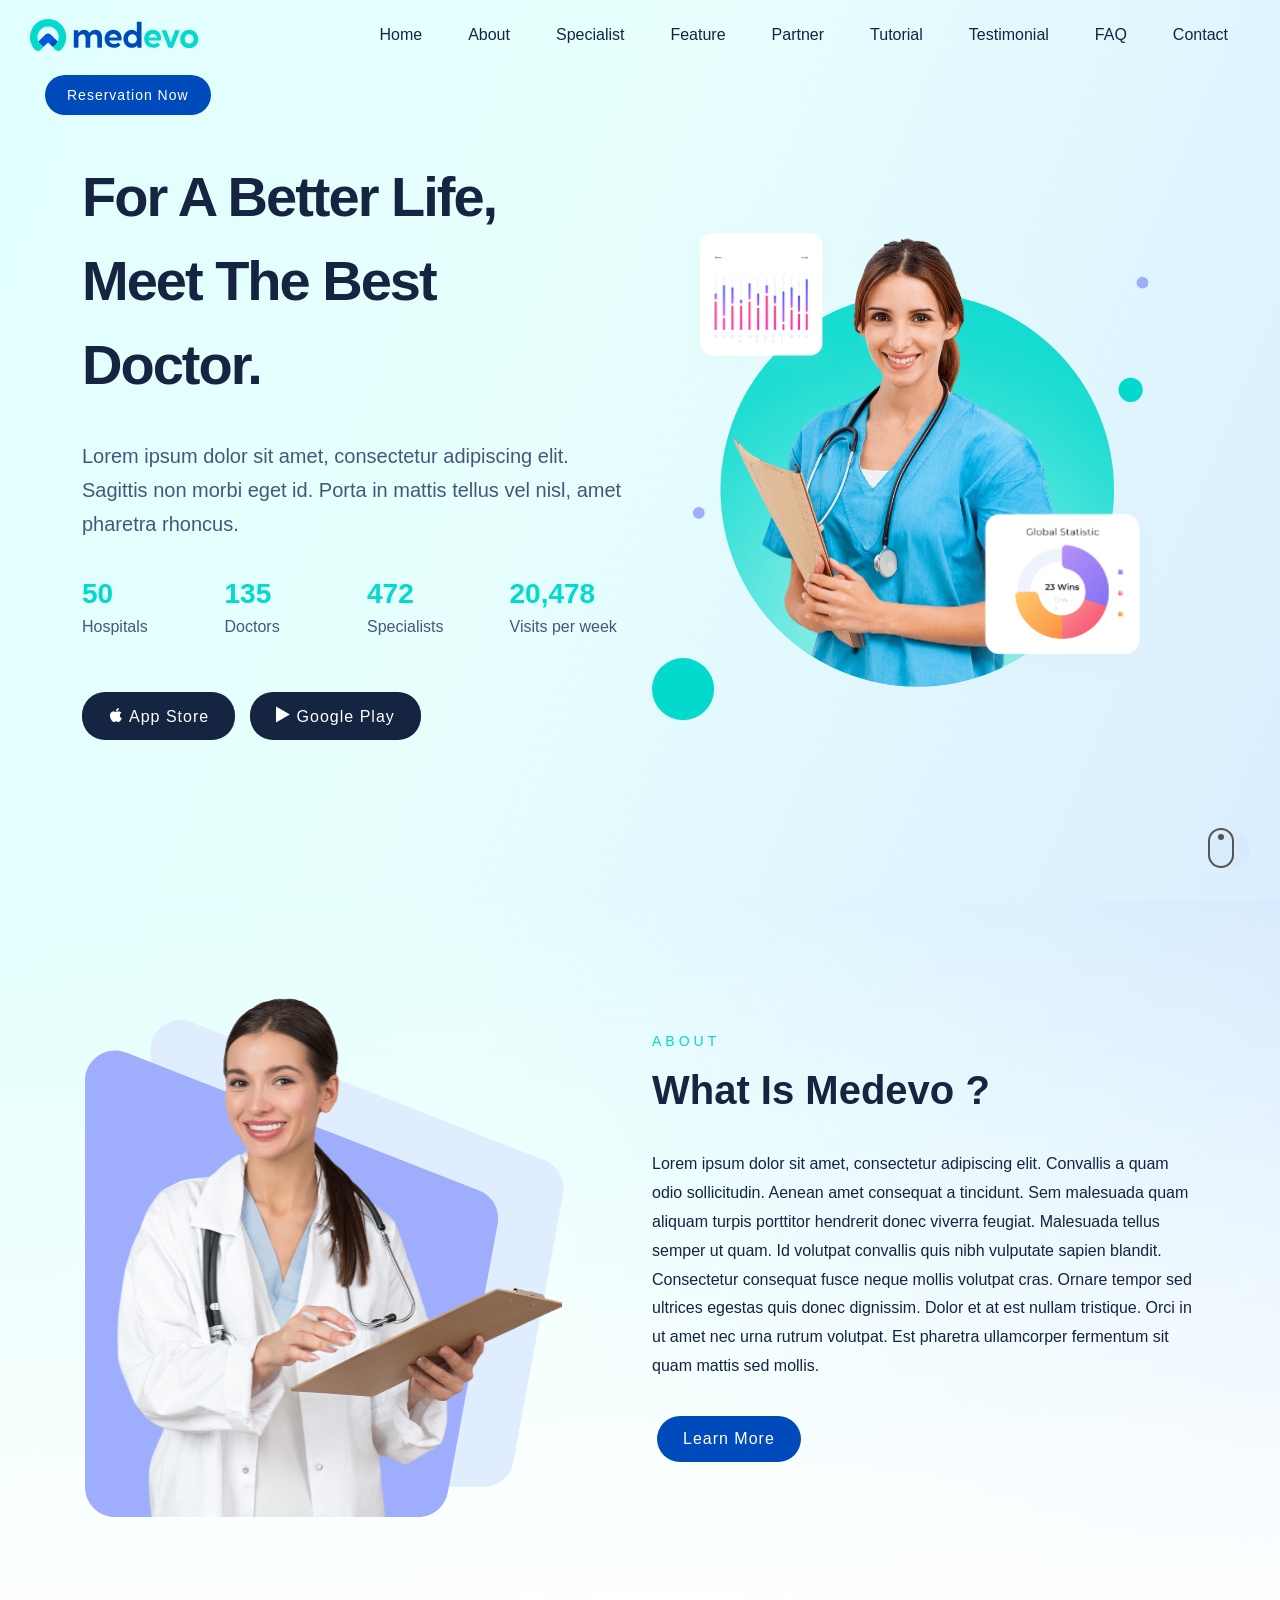
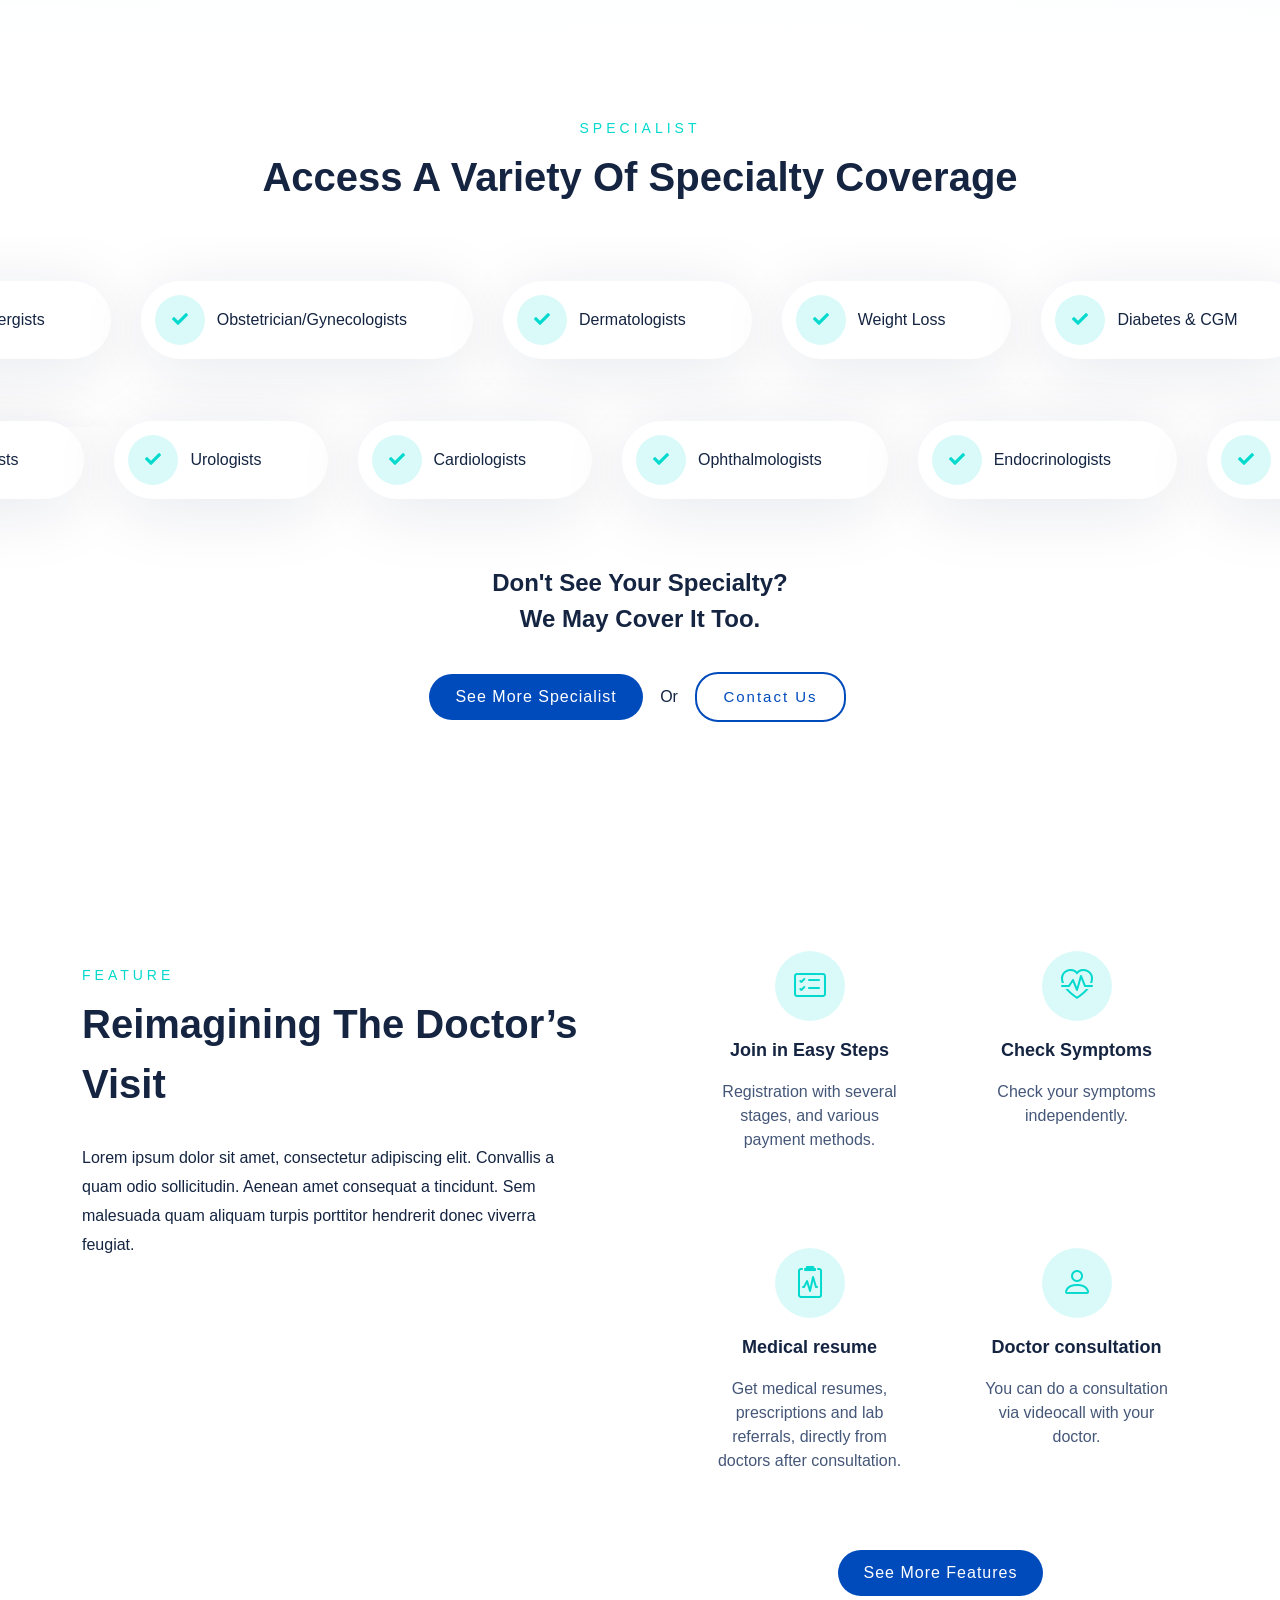
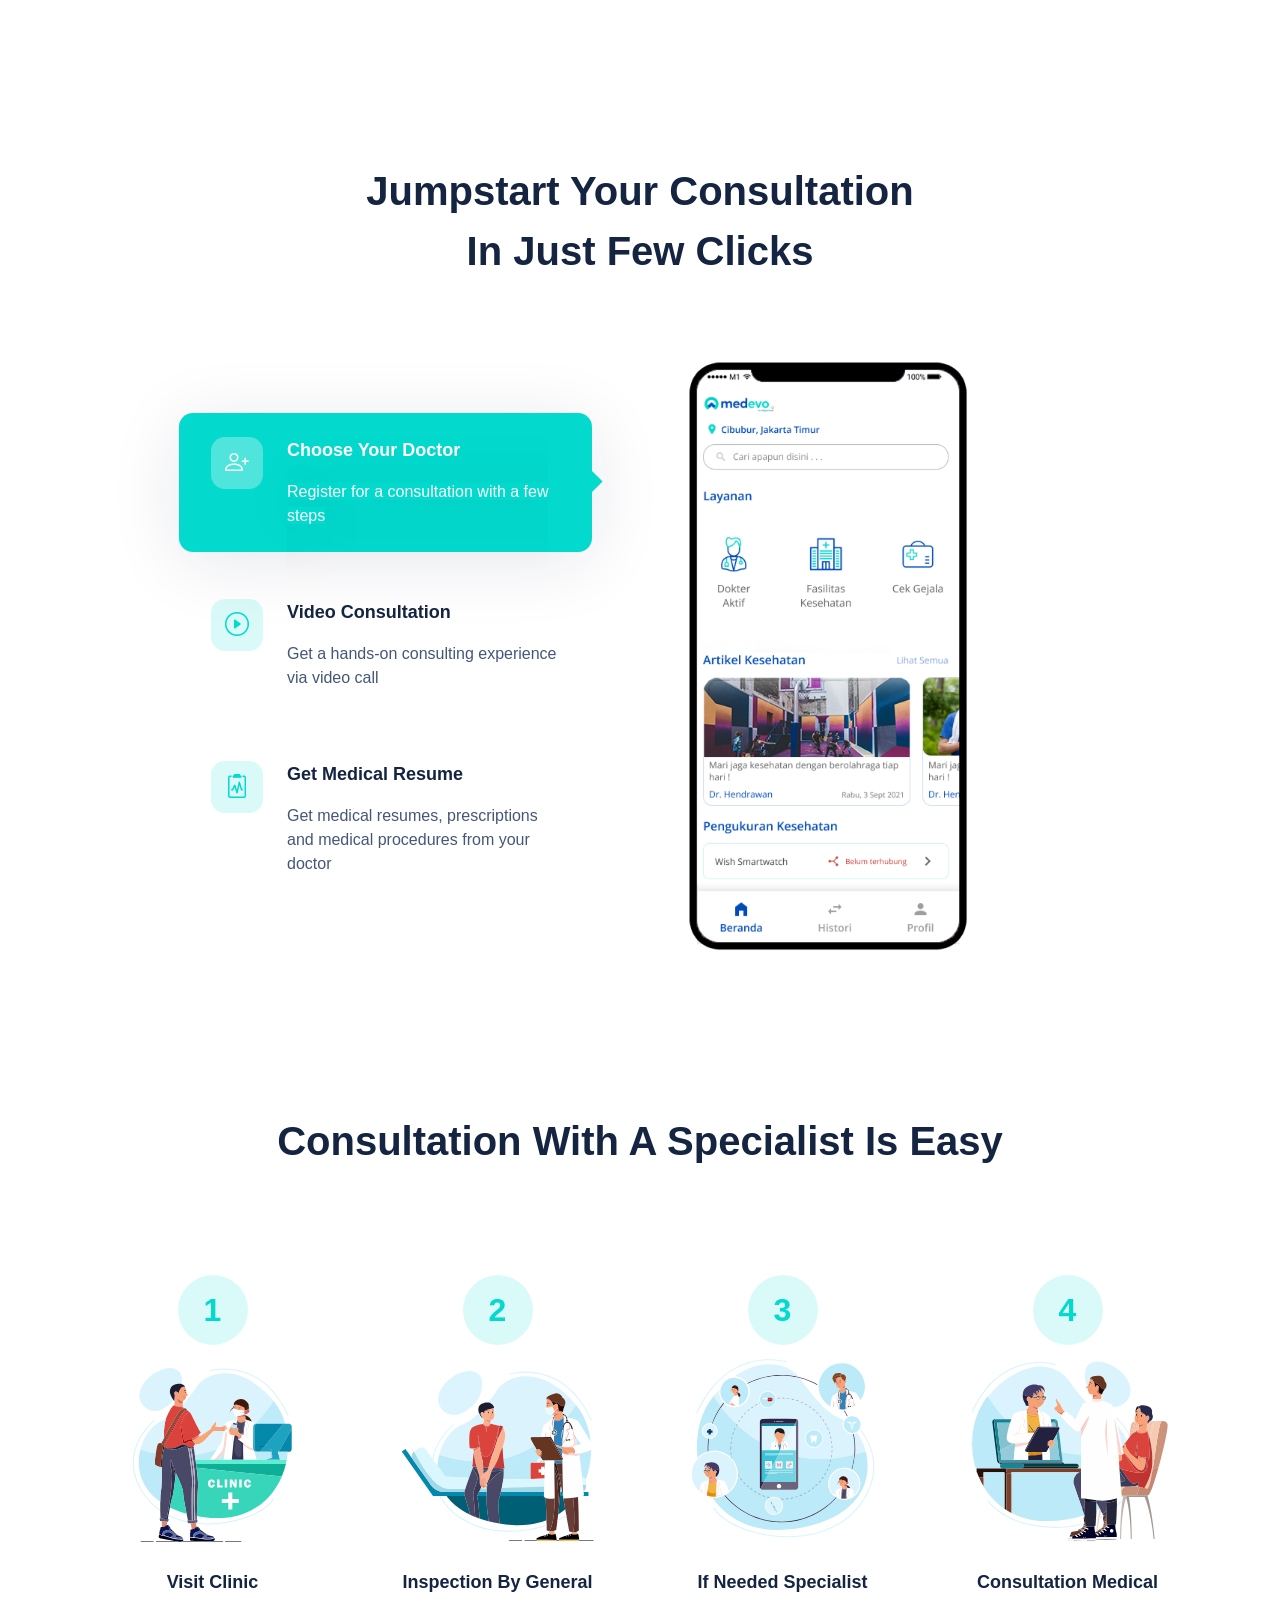
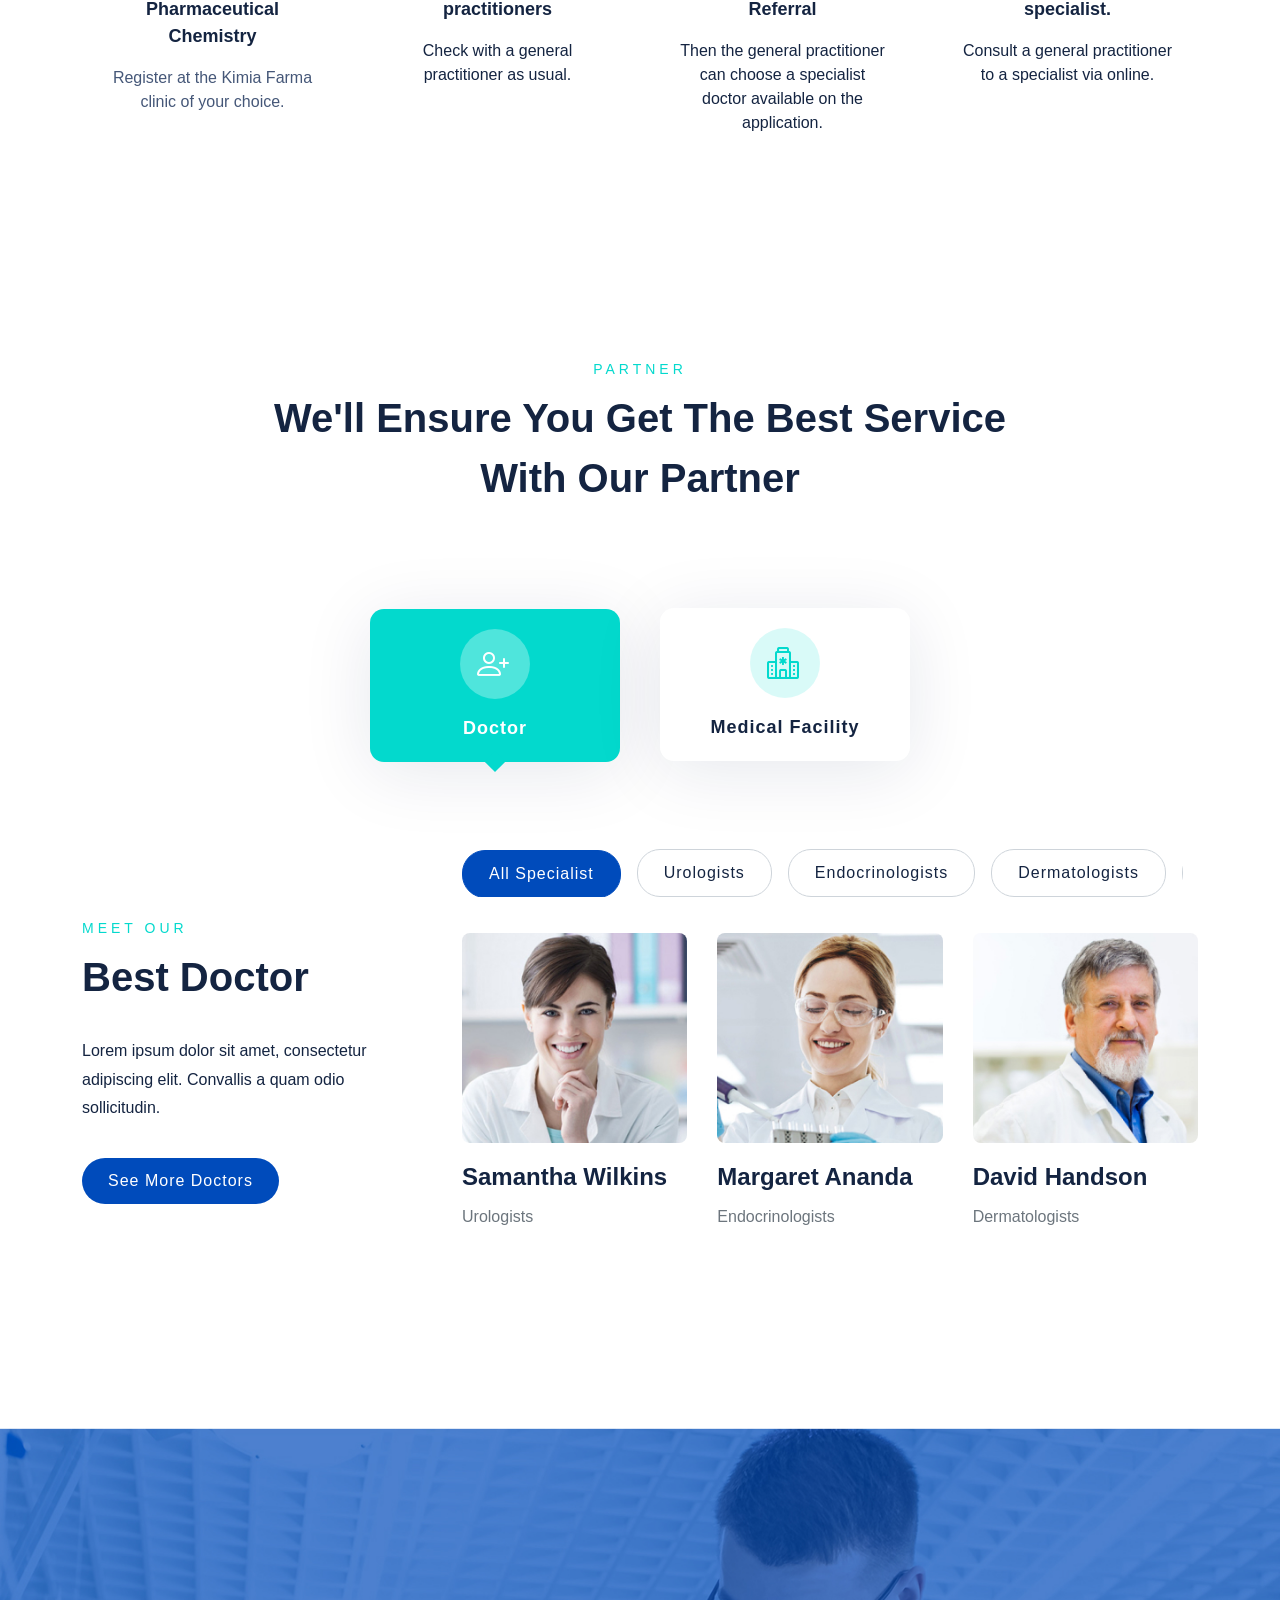
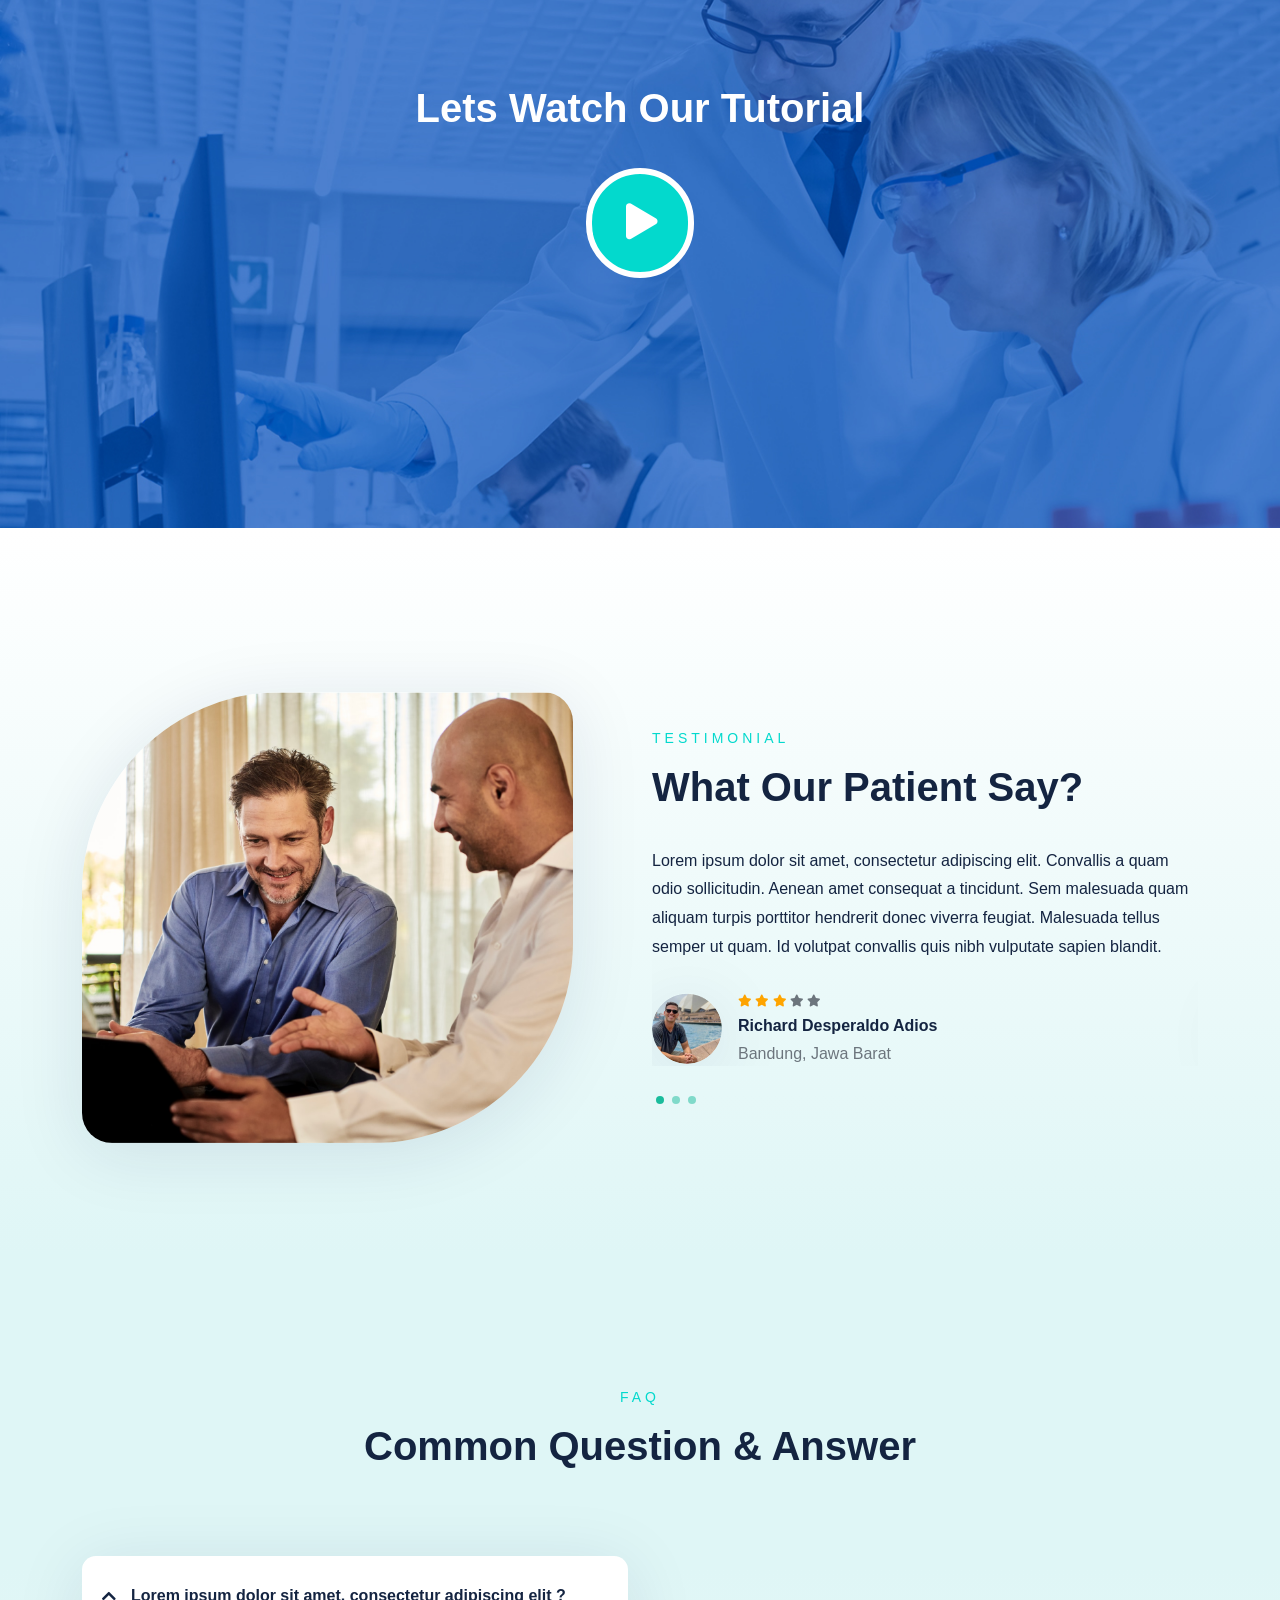
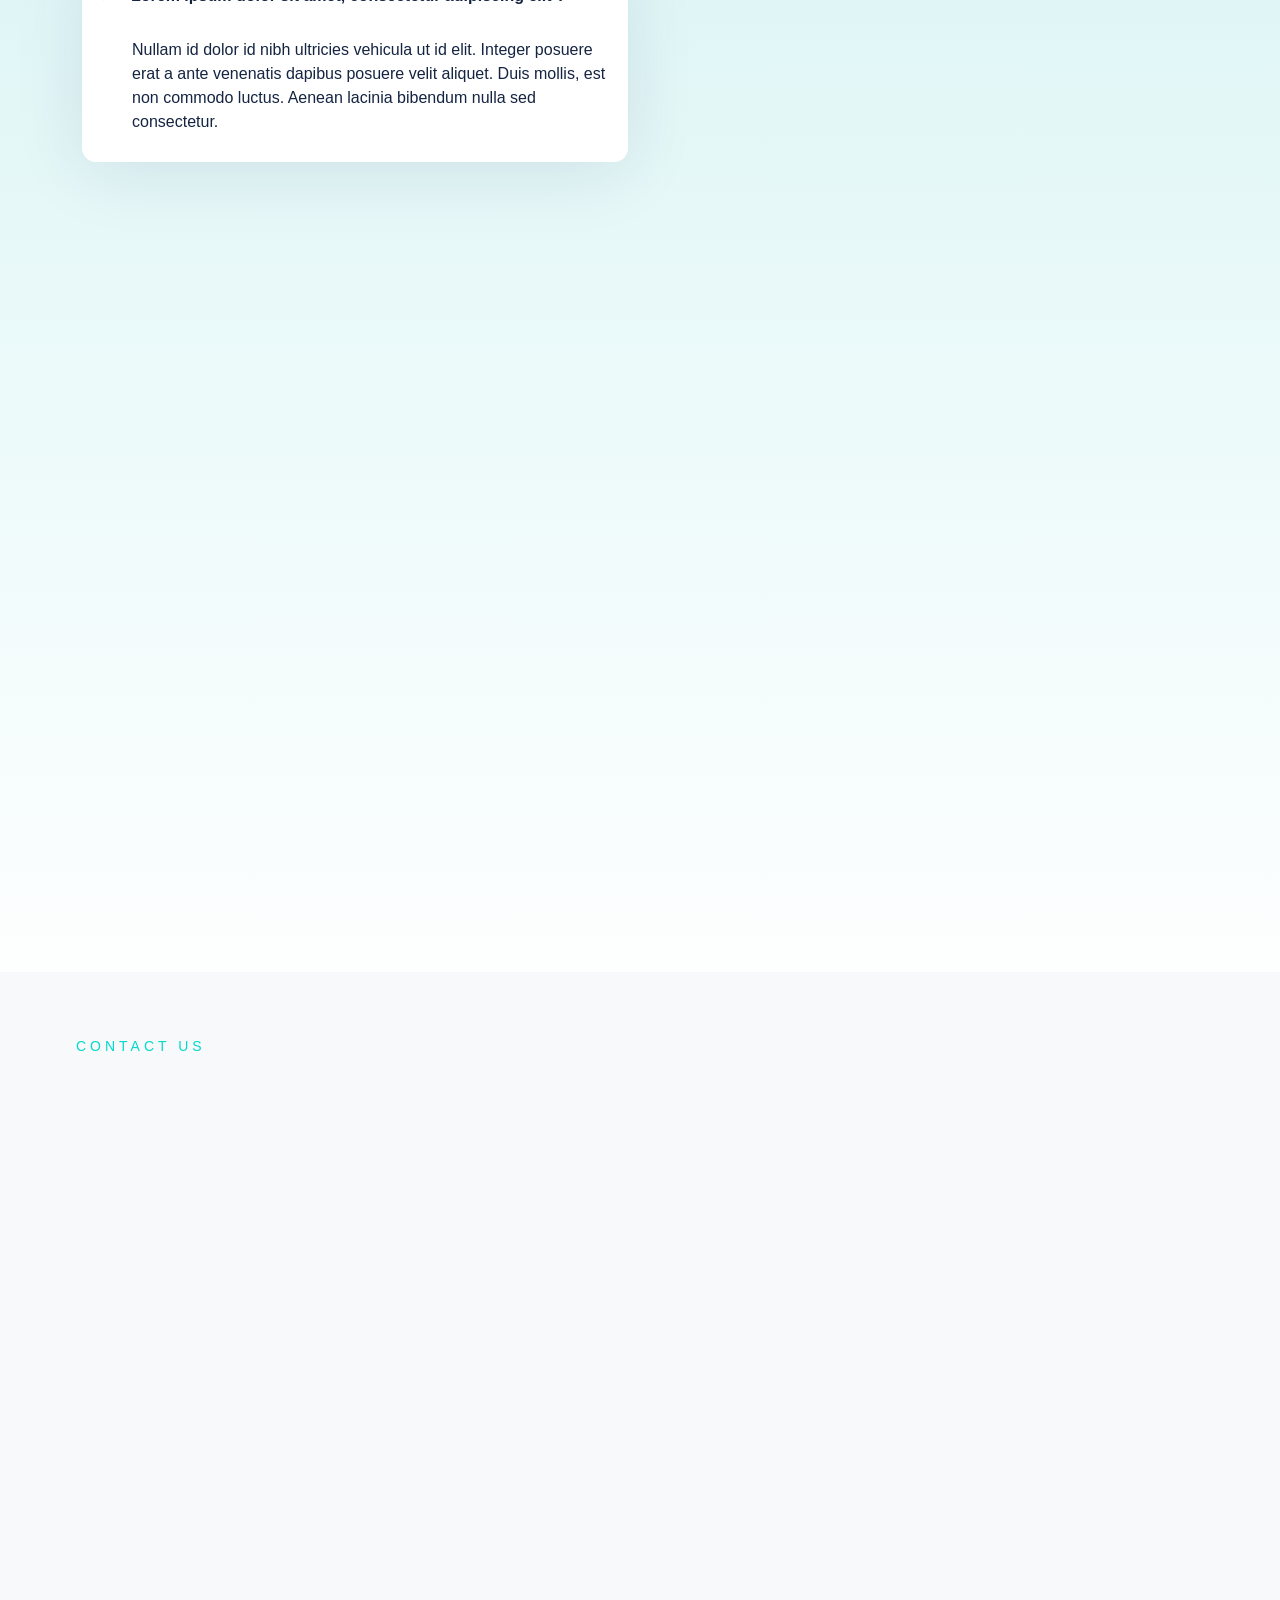
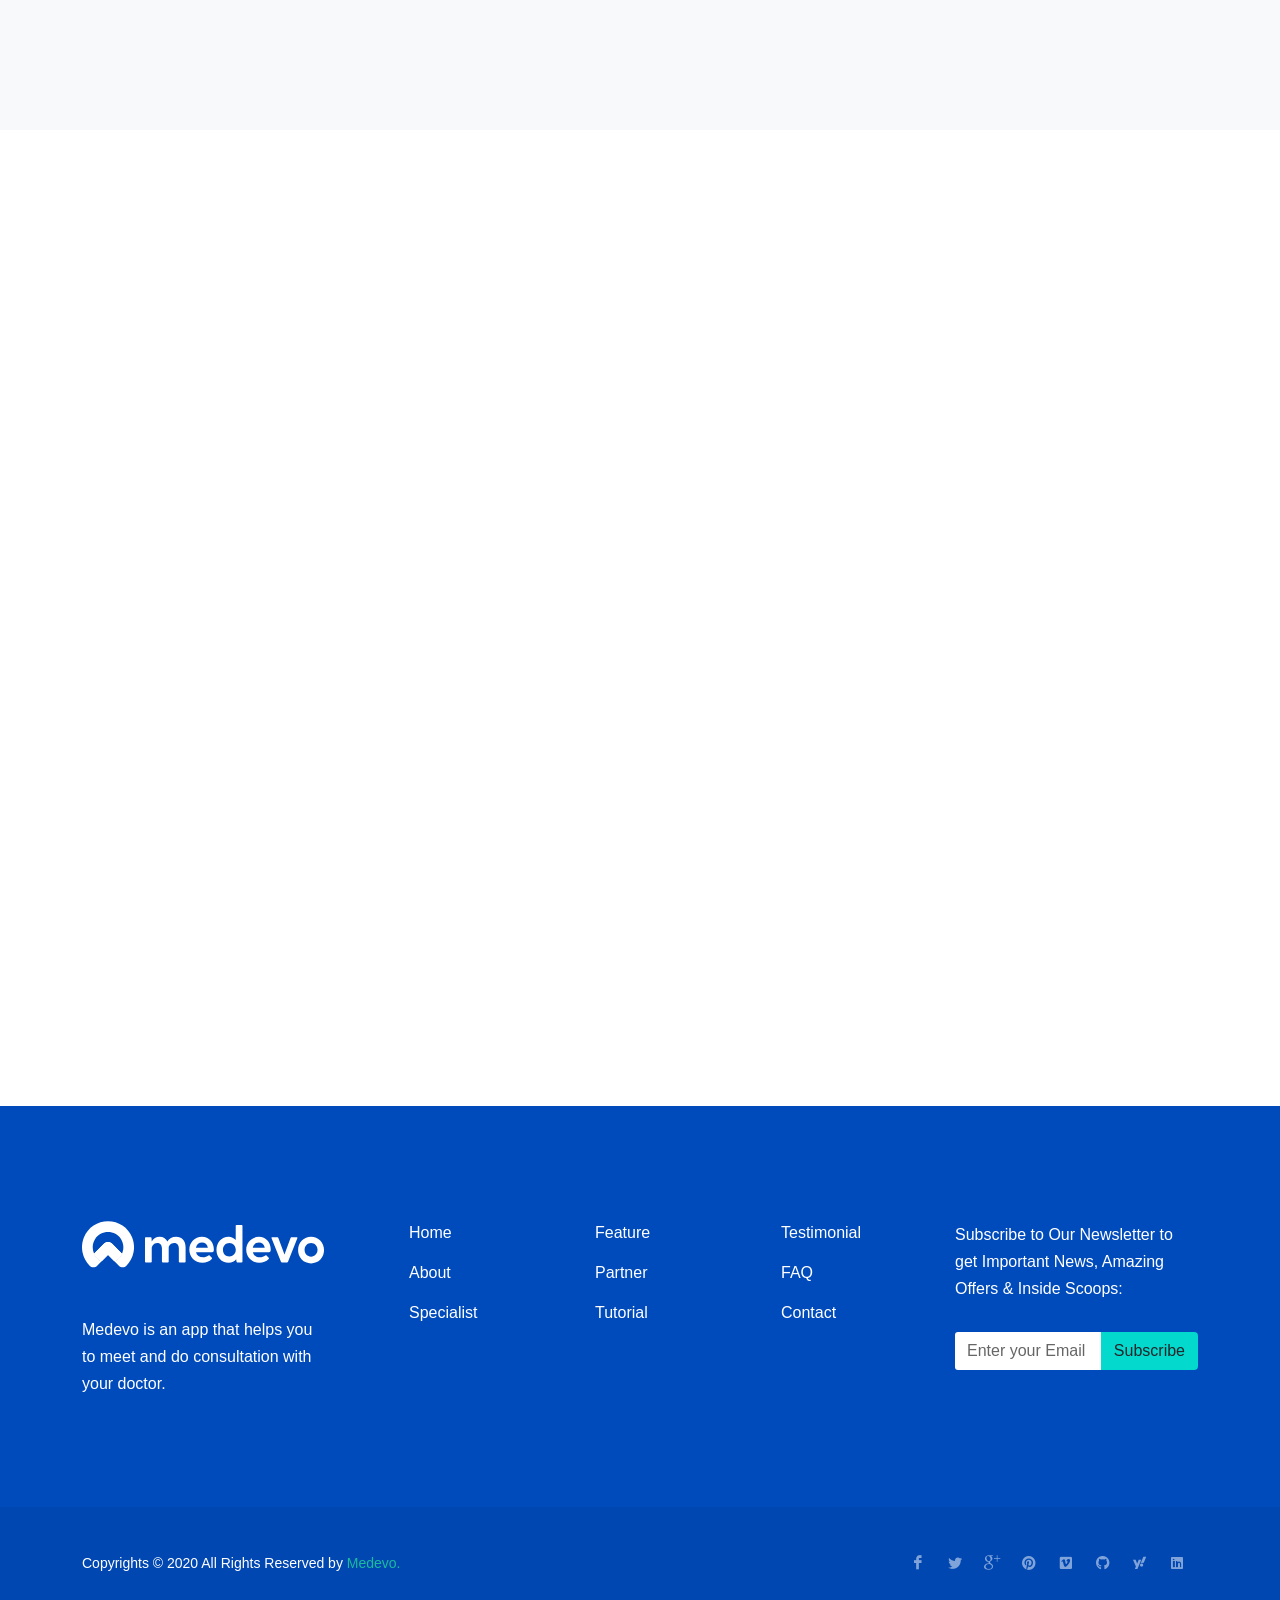
==== commit 1571922c: "update svg" ====
--- a/index.html
+++ b/index.html
@@ -655,7 +655,7 @@
 										1
 									</div>
 									<div>
-										<img src="one-page/images/page/step1.png" alt="">
+										<img src="one-page/images/page/step1.svg" alt="">
 									</div>
 									<h4 class="my-3">Visit Clinic Pharmaceutical Chemistry</h4>
 									<span class="fc-muted">Register at the Kimia Farma clinic of your choice.</span>
@@ -667,7 +667,7 @@
 										2
 									</div>
 									<div>
-										<img src="one-page/images/page/step2.png" alt="">
+										<img src="one-page/images/page/step2.svg" alt="">
 									</div>
 									<h4 class="my-3">Inspection By General practitioners</h4>
 									<span>Check with a general practitioner as usual.</span>
@@ -679,7 +679,7 @@
 										3
 									</div>
 									<div>
-										<img src="one-page/images/page/step3.png" alt="">
+										<img src="one-page/images/page/step3.svg" alt="">
 									</div>
 									<h4 class="my-3">If Needed Specialist Referral</h4>
 									<span>Then the general practitioner can choose a specialist doctor available on the application.</span>
@@ -691,7 +691,7 @@
 										4
 									</div>
 									<div>
-										<img src="one-page/images/page/step4.png" alt="">
+										<img src="one-page/images/page/step4.svg" alt="">
 									</div>
 									<h4 class="my-3">Consultation Medical specialist.</h4>
 									<span>Consult a general practitioner to a specialist via online.</span>
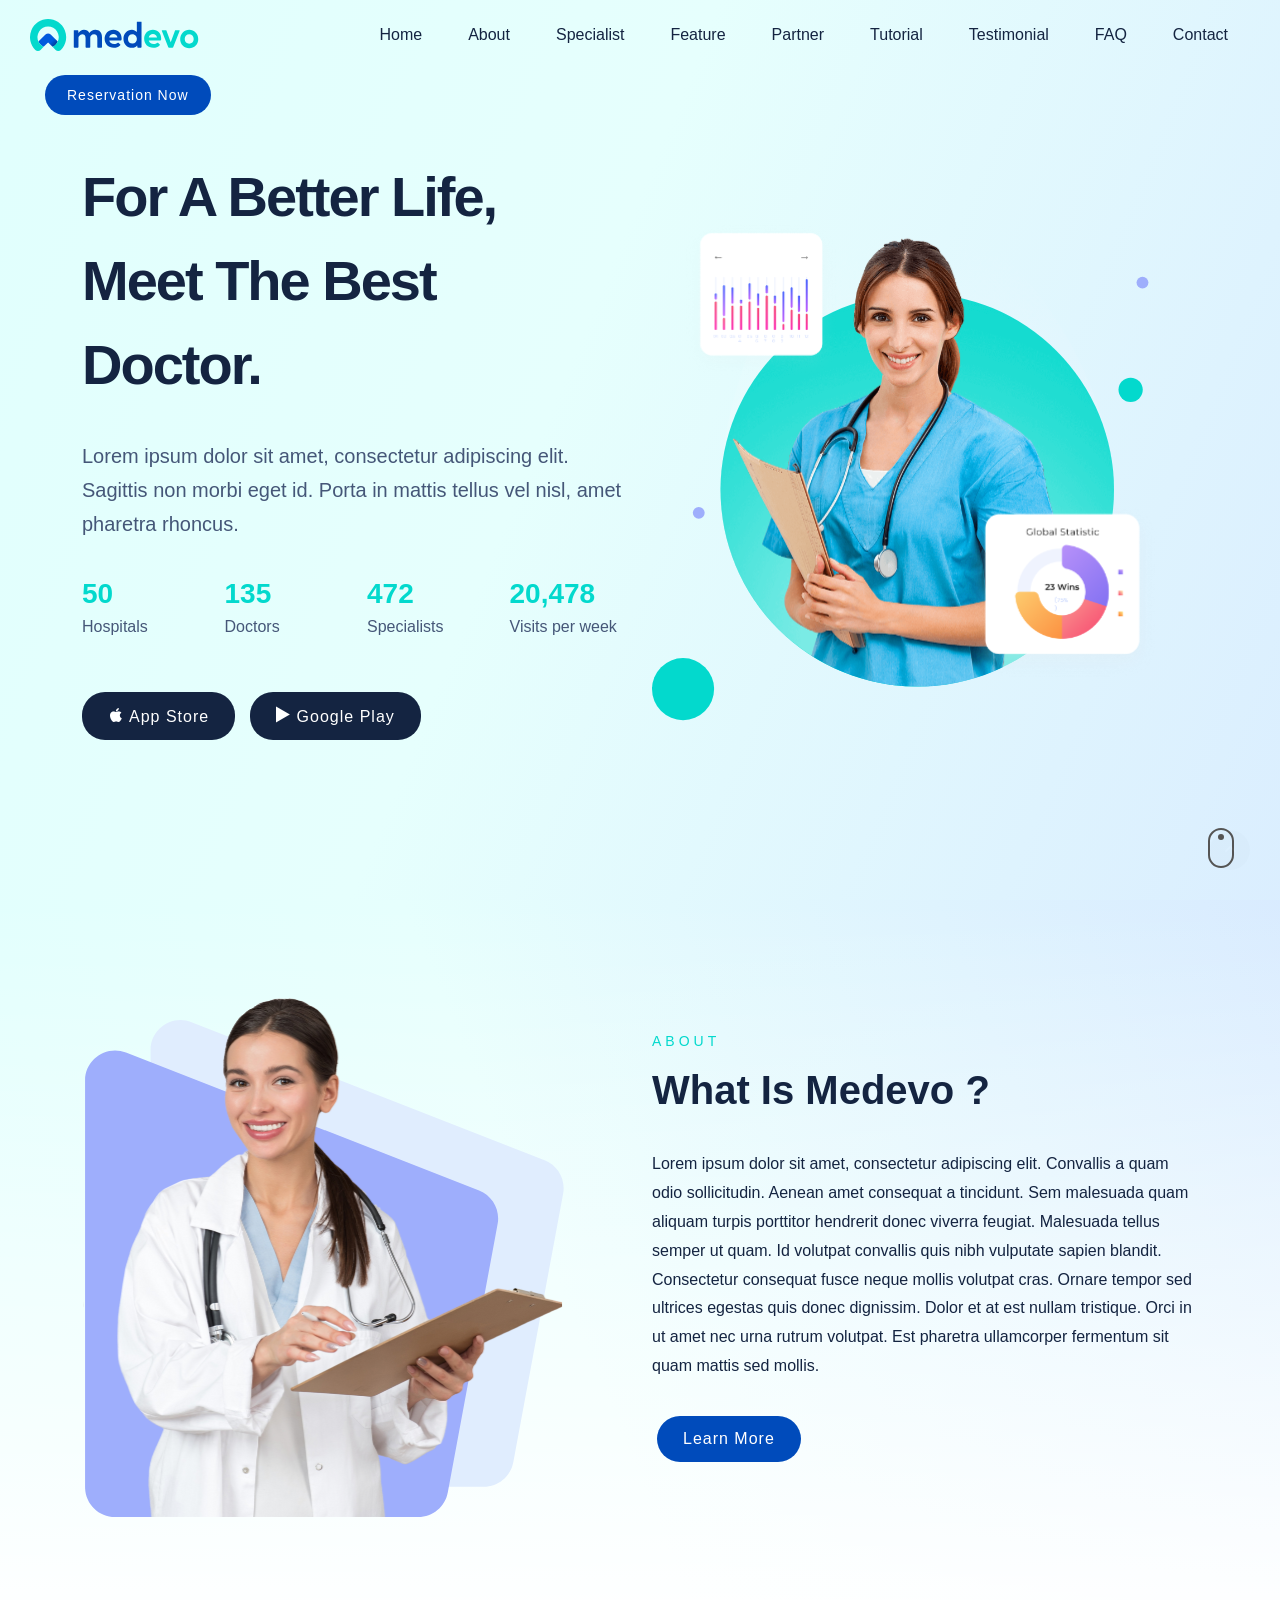
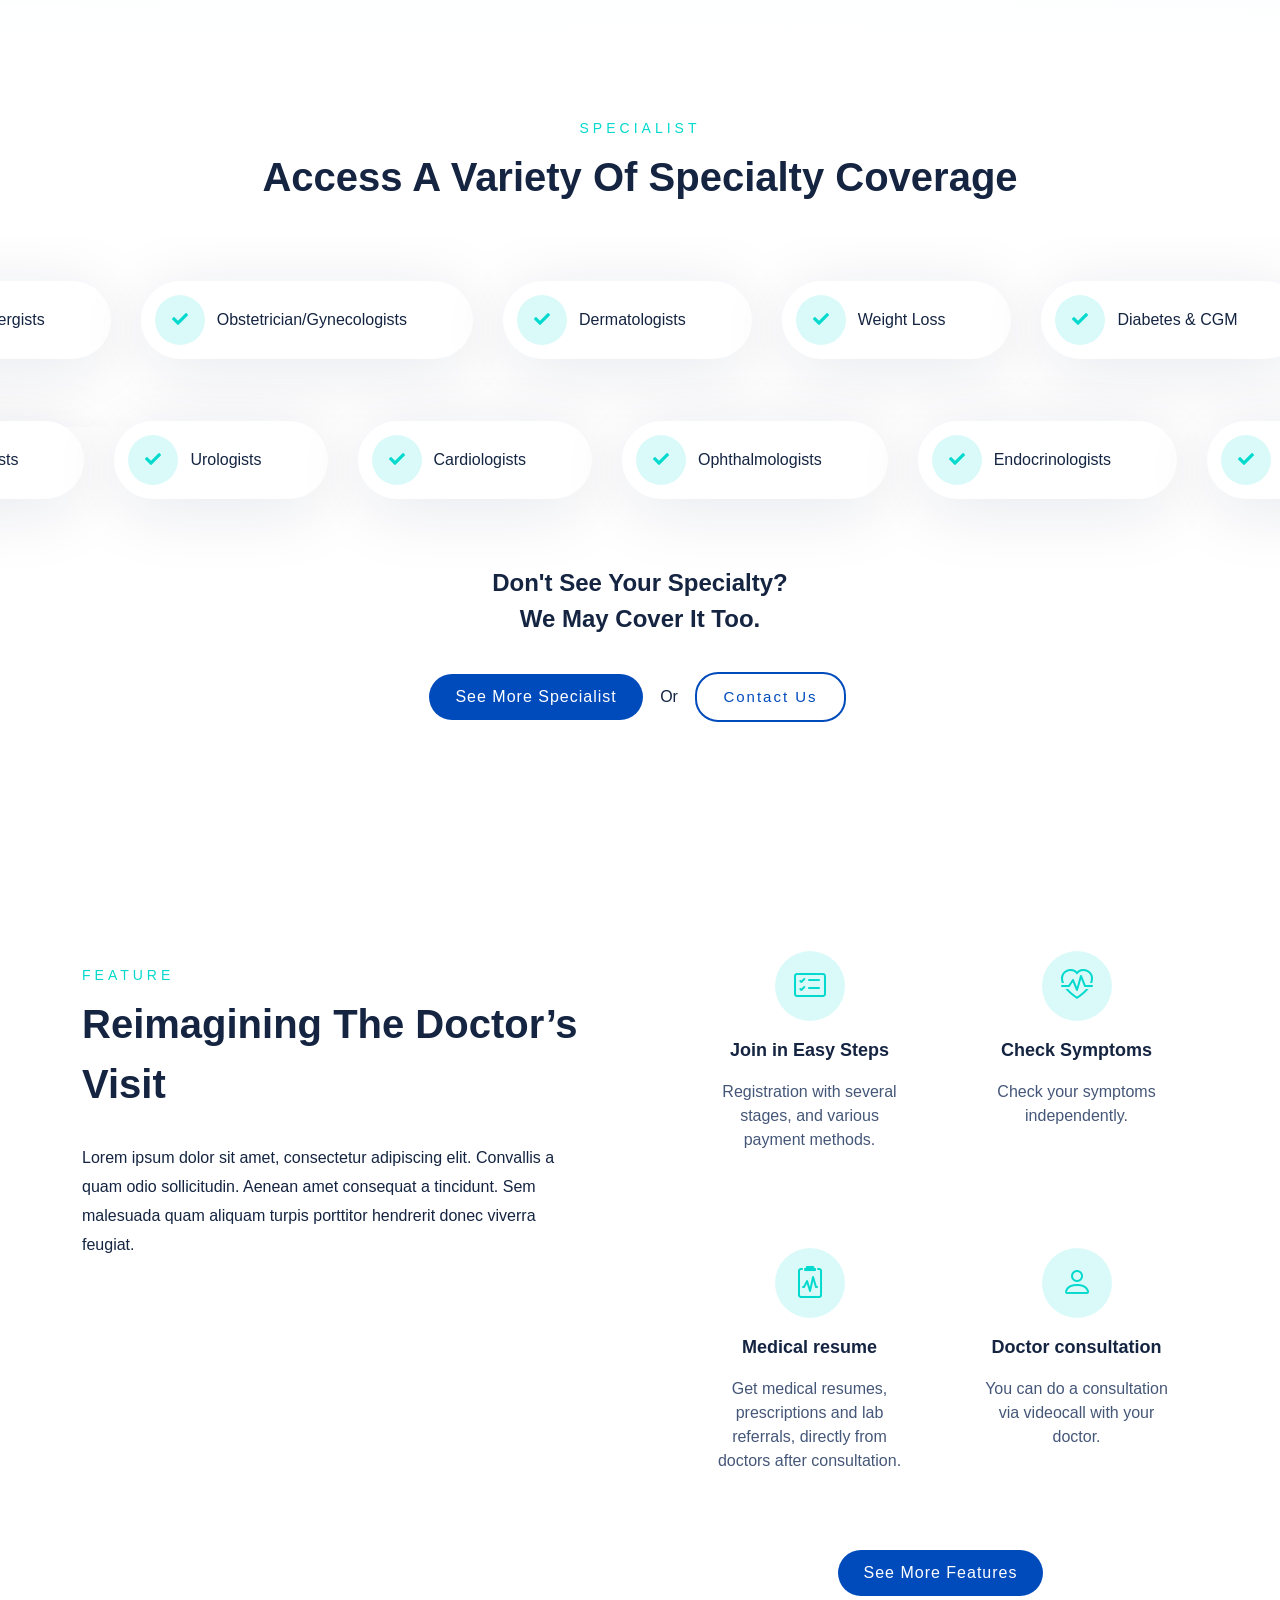
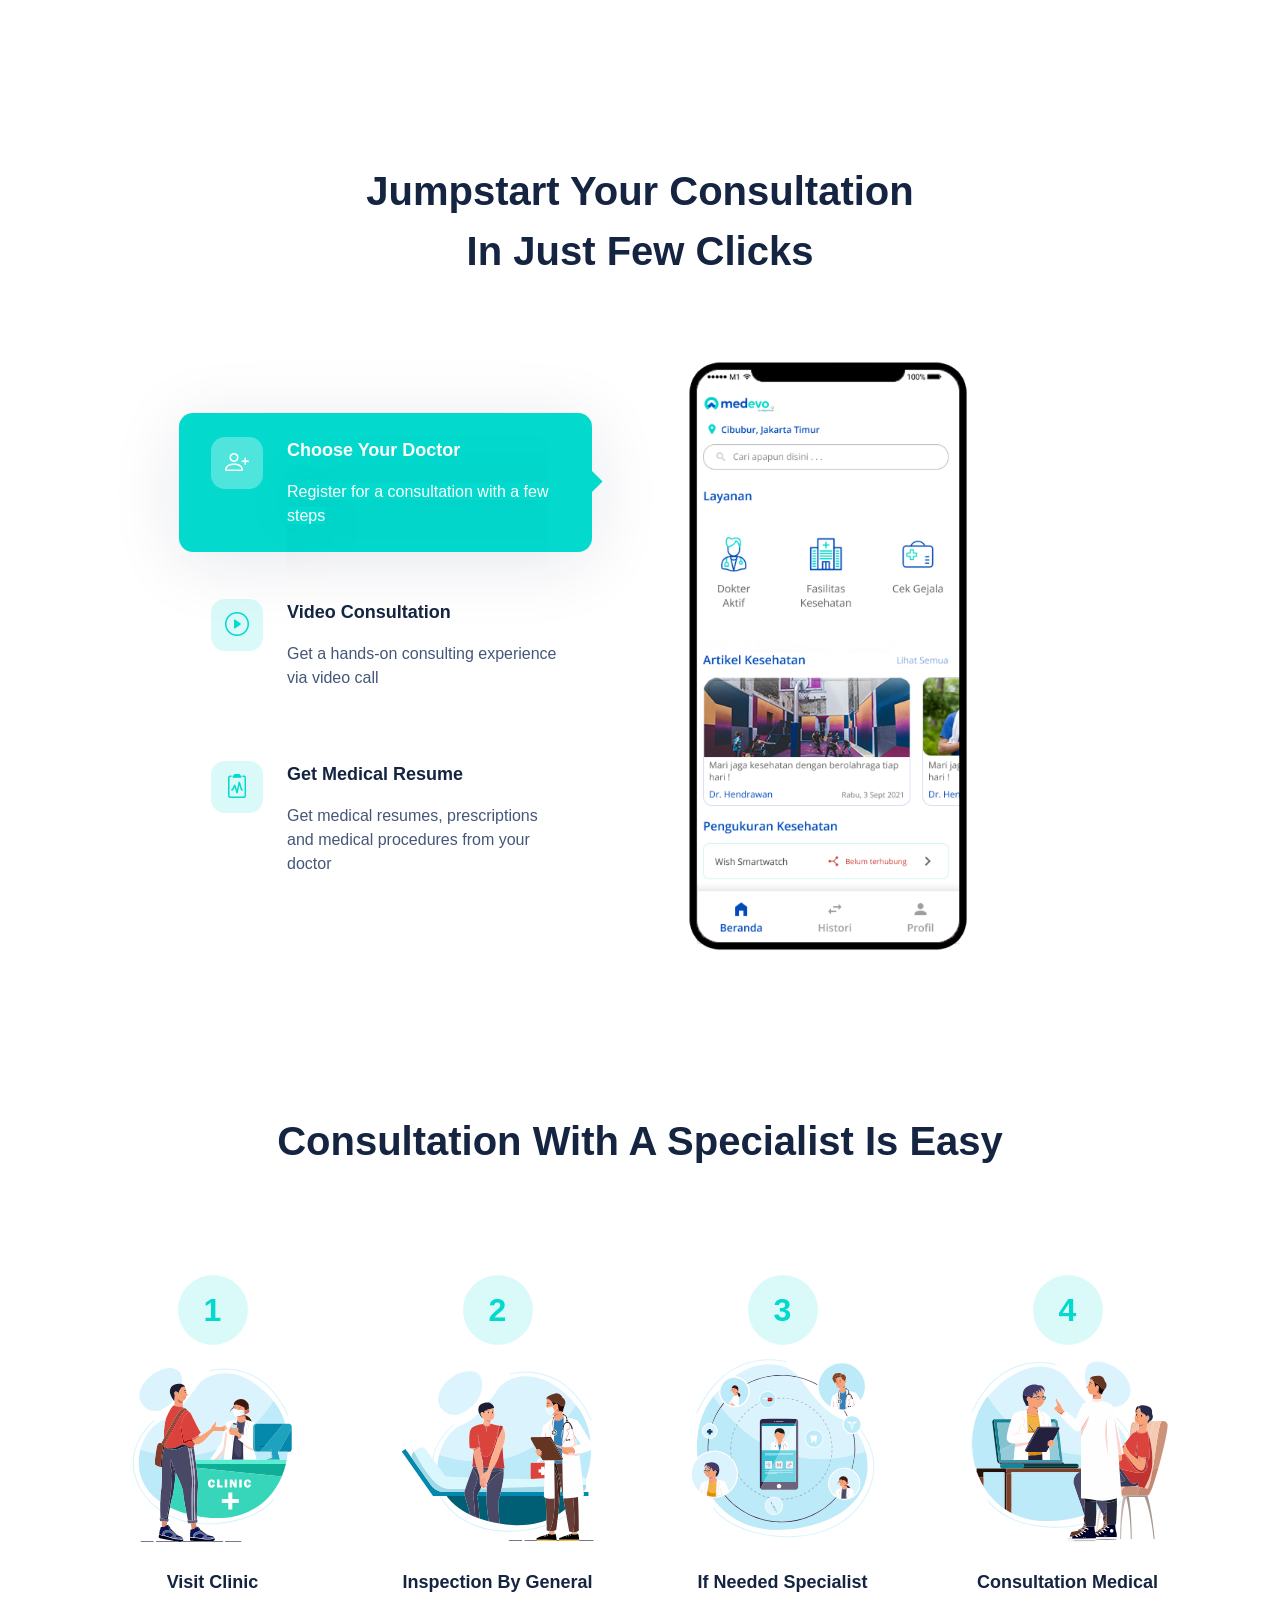
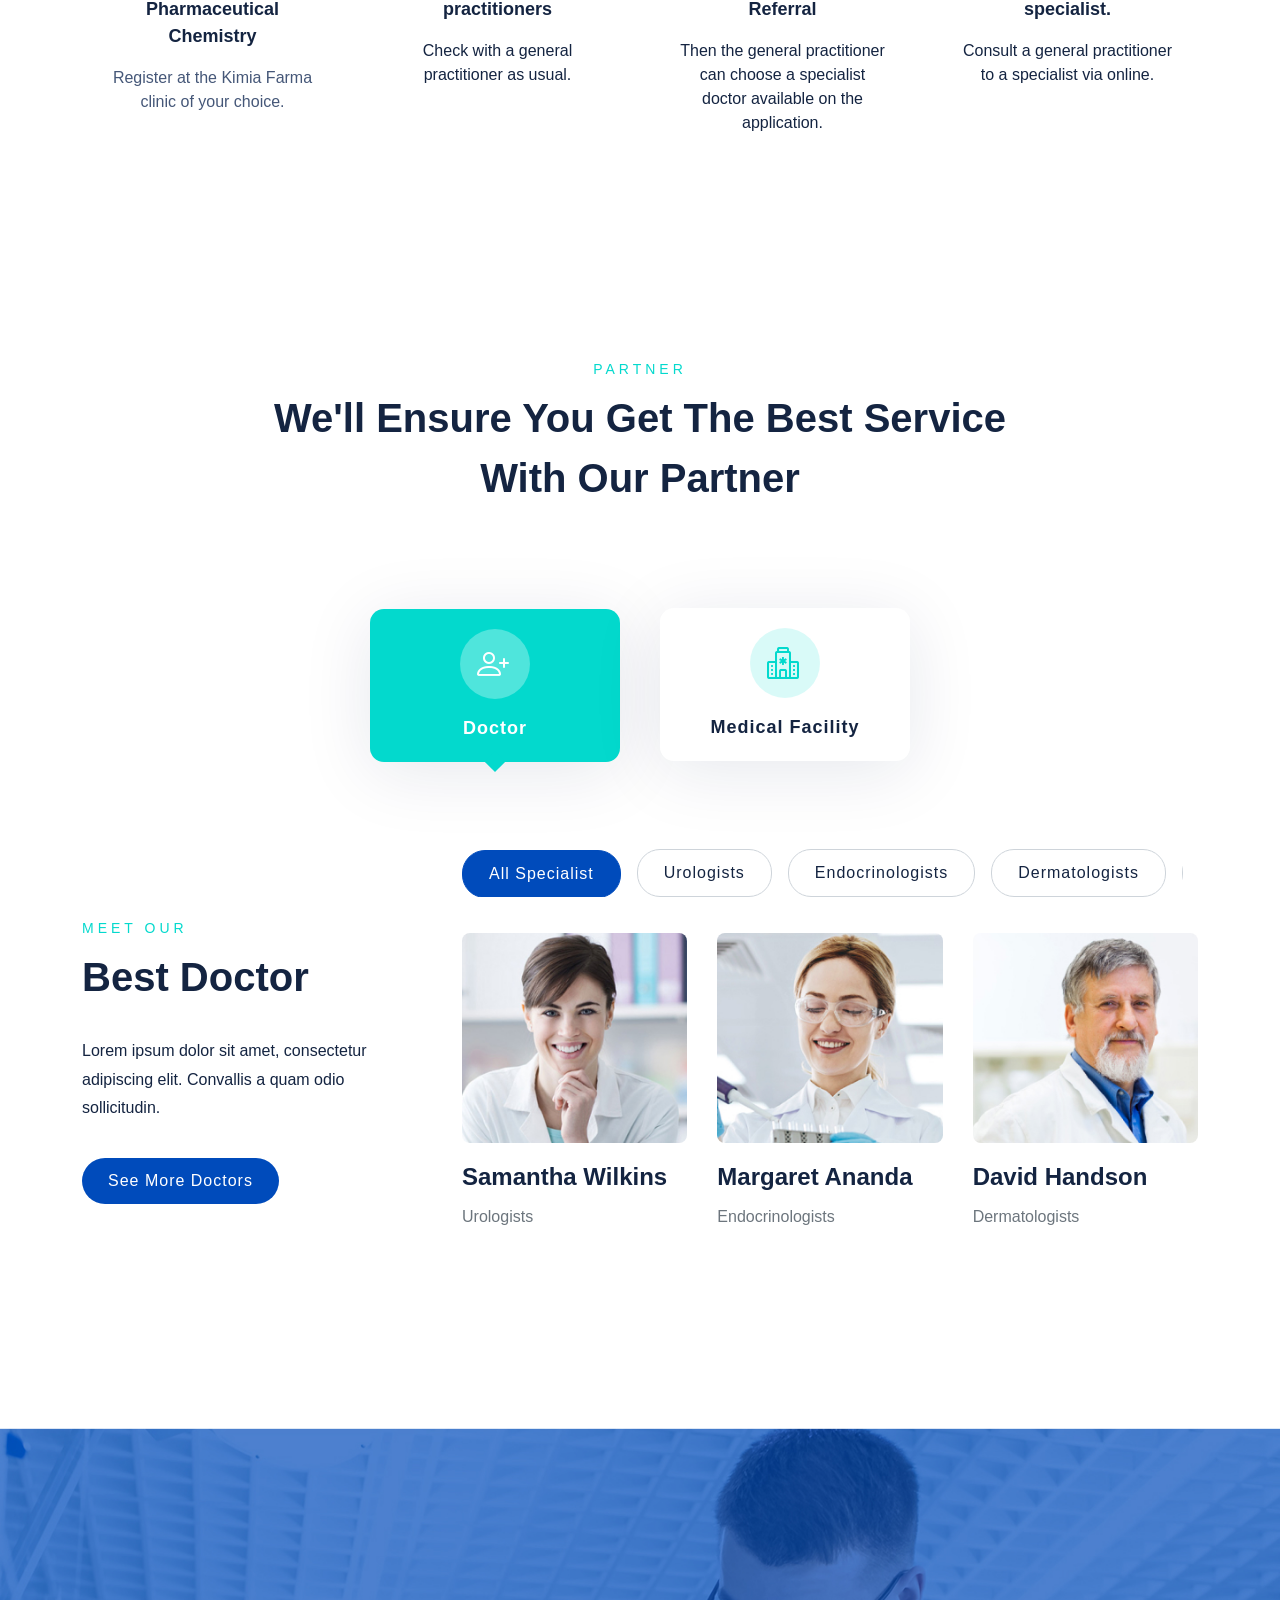
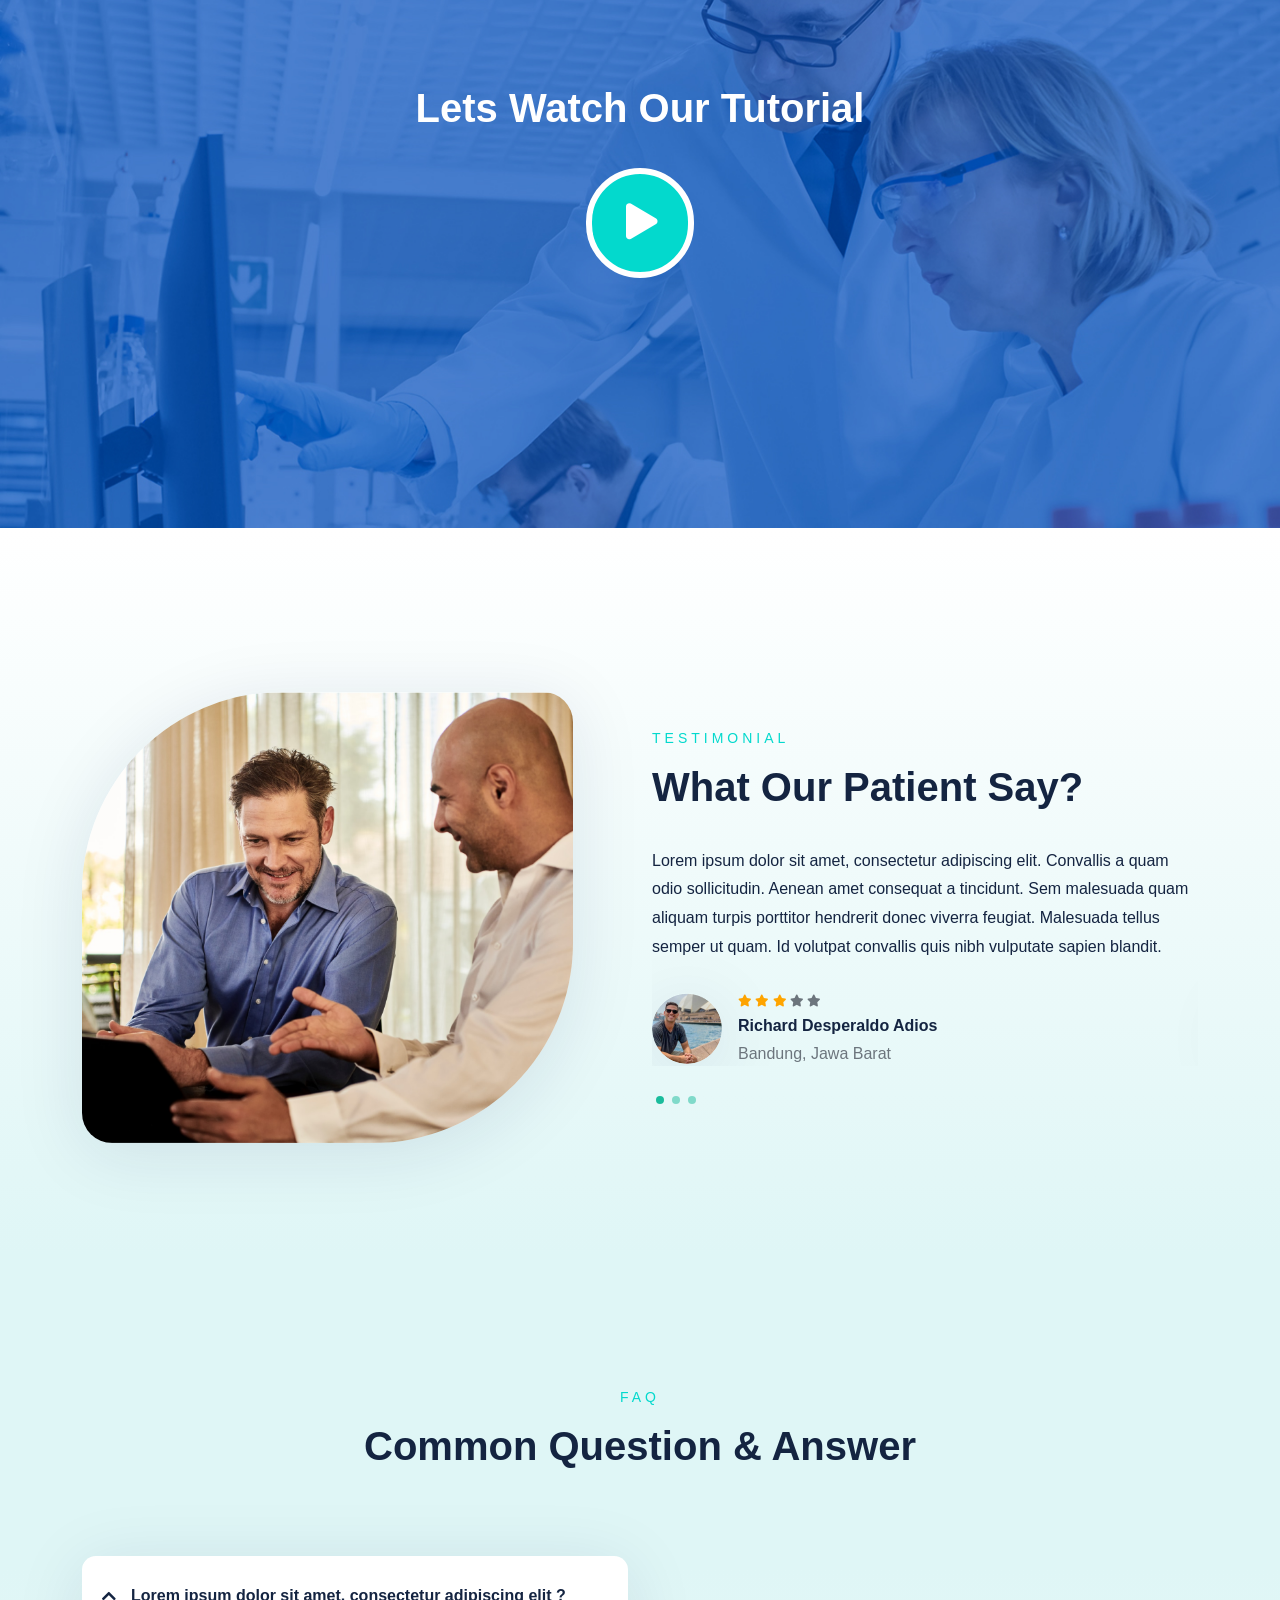
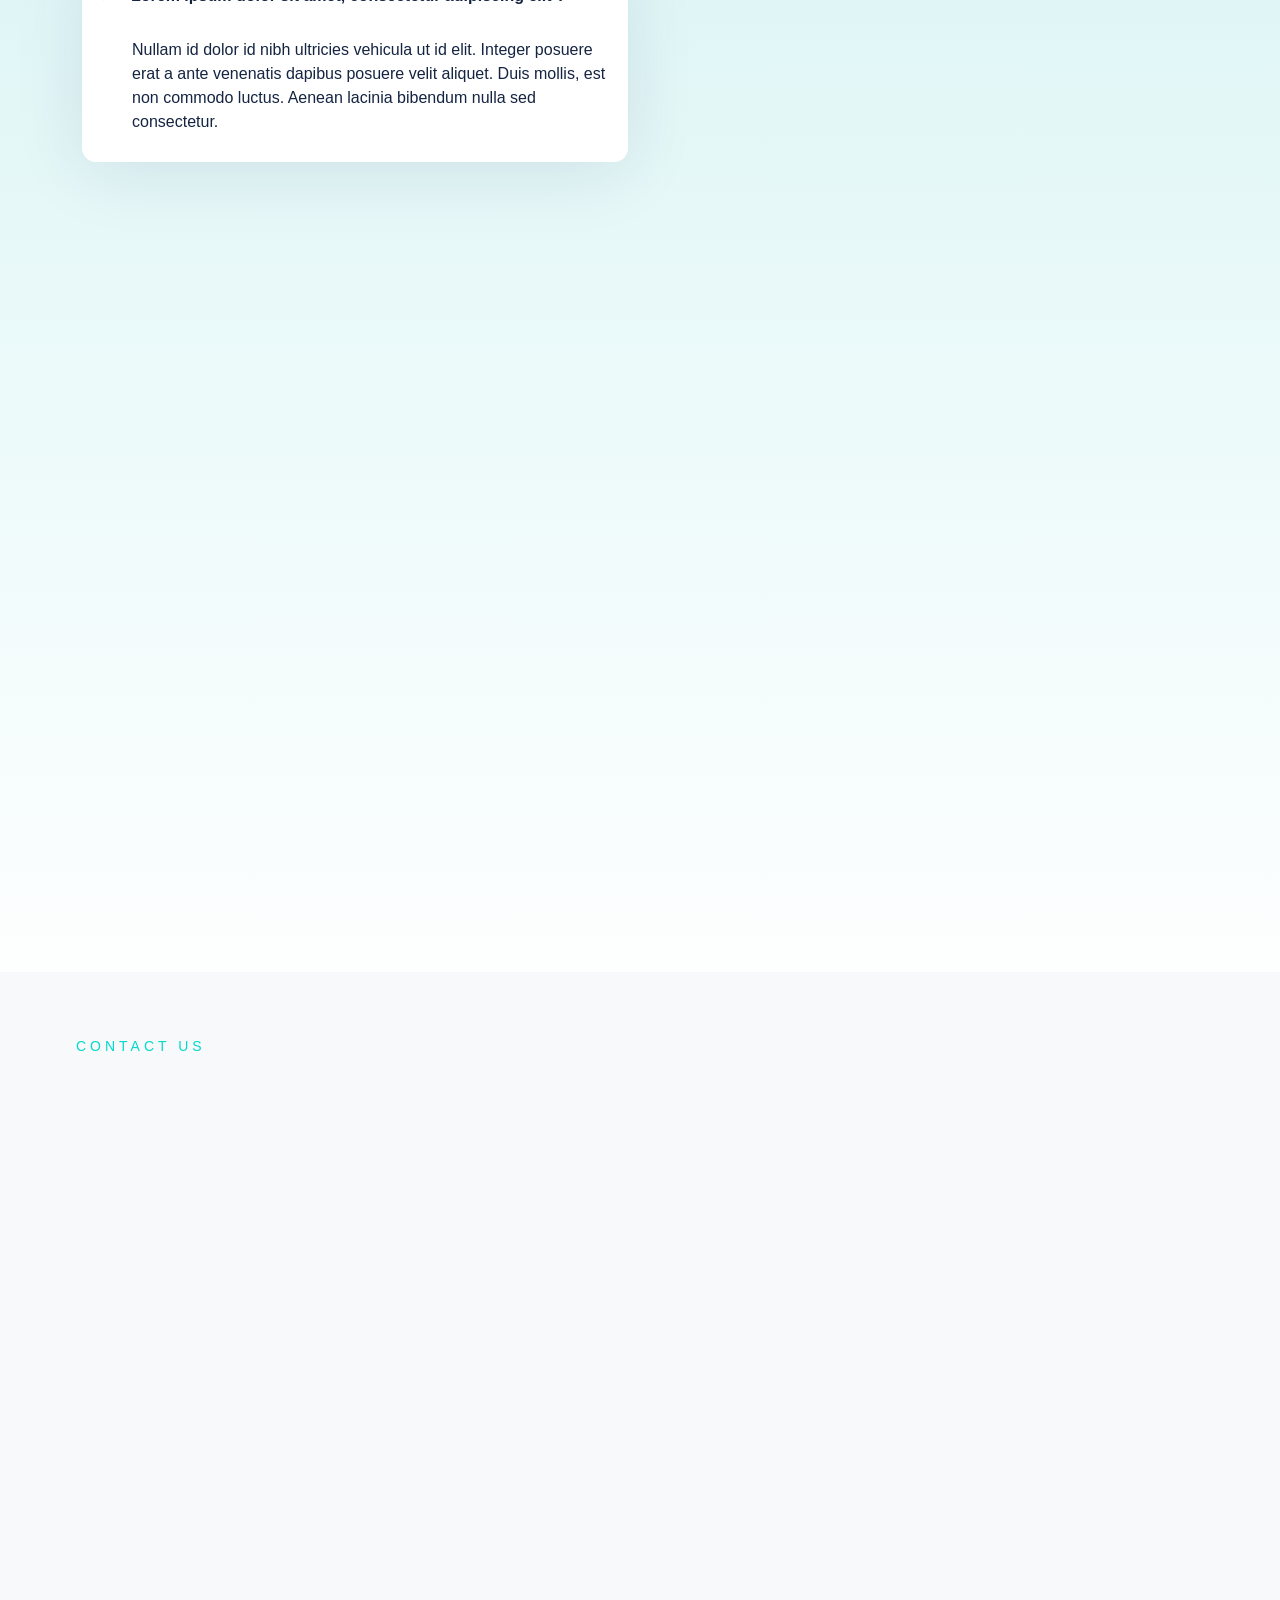
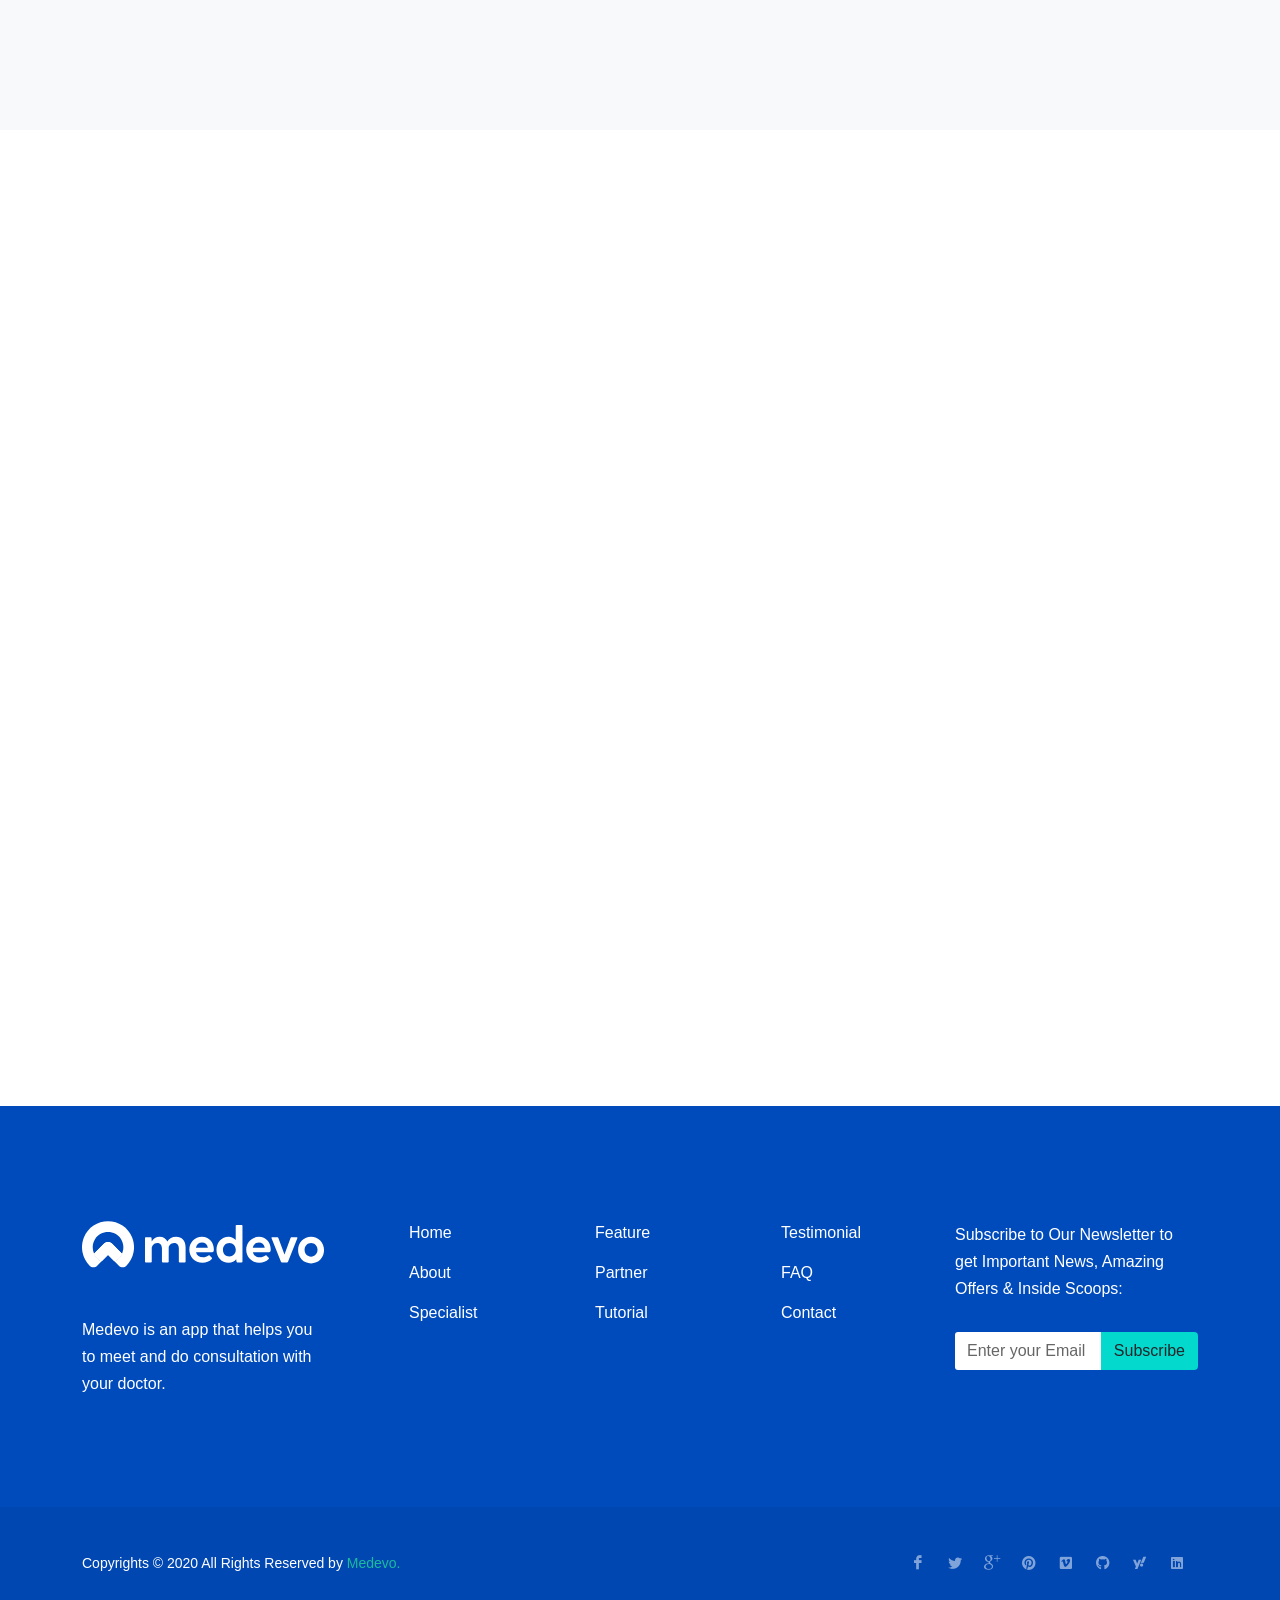
==== commit ac7fdce9: "update svg" ====
--- a/index.html
+++ b/index.html
@@ -648,9 +648,9 @@
 
 						<h2 class="center pt-6 mb-3 text-capitalize fw-bold font-body" data-animate="fadeInUp" data-delay="100">Consultation with a specialist is easy</h2>
 
-						<div class="row mt-6" data-animate="fadeInUp" data-delay="200">
+						<div class="row mt-6">
 							<div class="col">
-								<div class="card-contact p-4 center">
+								<div class="card-contact p-4 center" data-animate="fadeInUp" data-delay="200">
 									<div class="square-icon fw-bold">
 										1
 									</div>
@@ -662,7 +662,7 @@
 								</div>
 							</div>
 							<div class="col">
-								<div class="card-contact p-4 center">
+								<div class="card-contact p-4 center" data-animate="fadeInUp" data-delay="300">
 									<div class="square-icon fw-bold">
 										2
 									</div>
@@ -674,7 +674,7 @@
 								</div>
 							</div>
 							<div class="col">
-								<div class="card-contact p-4 center">
+								<div class="card-contact p-4 center" data-animate="fadeInUp" data-delay="400">
 									<div class="square-icon fw-bold">
 										3
 									</div>
@@ -686,7 +686,7 @@
 								</div>
 							</div>
 							<div class="col">
-								<div class="card-contact p-4 center">
+								<div class="card-contact p-4 center" data-animate="fadeInUp" data-delay="500">
 									<div class="square-icon fw-bold">
 										4
 									</div>
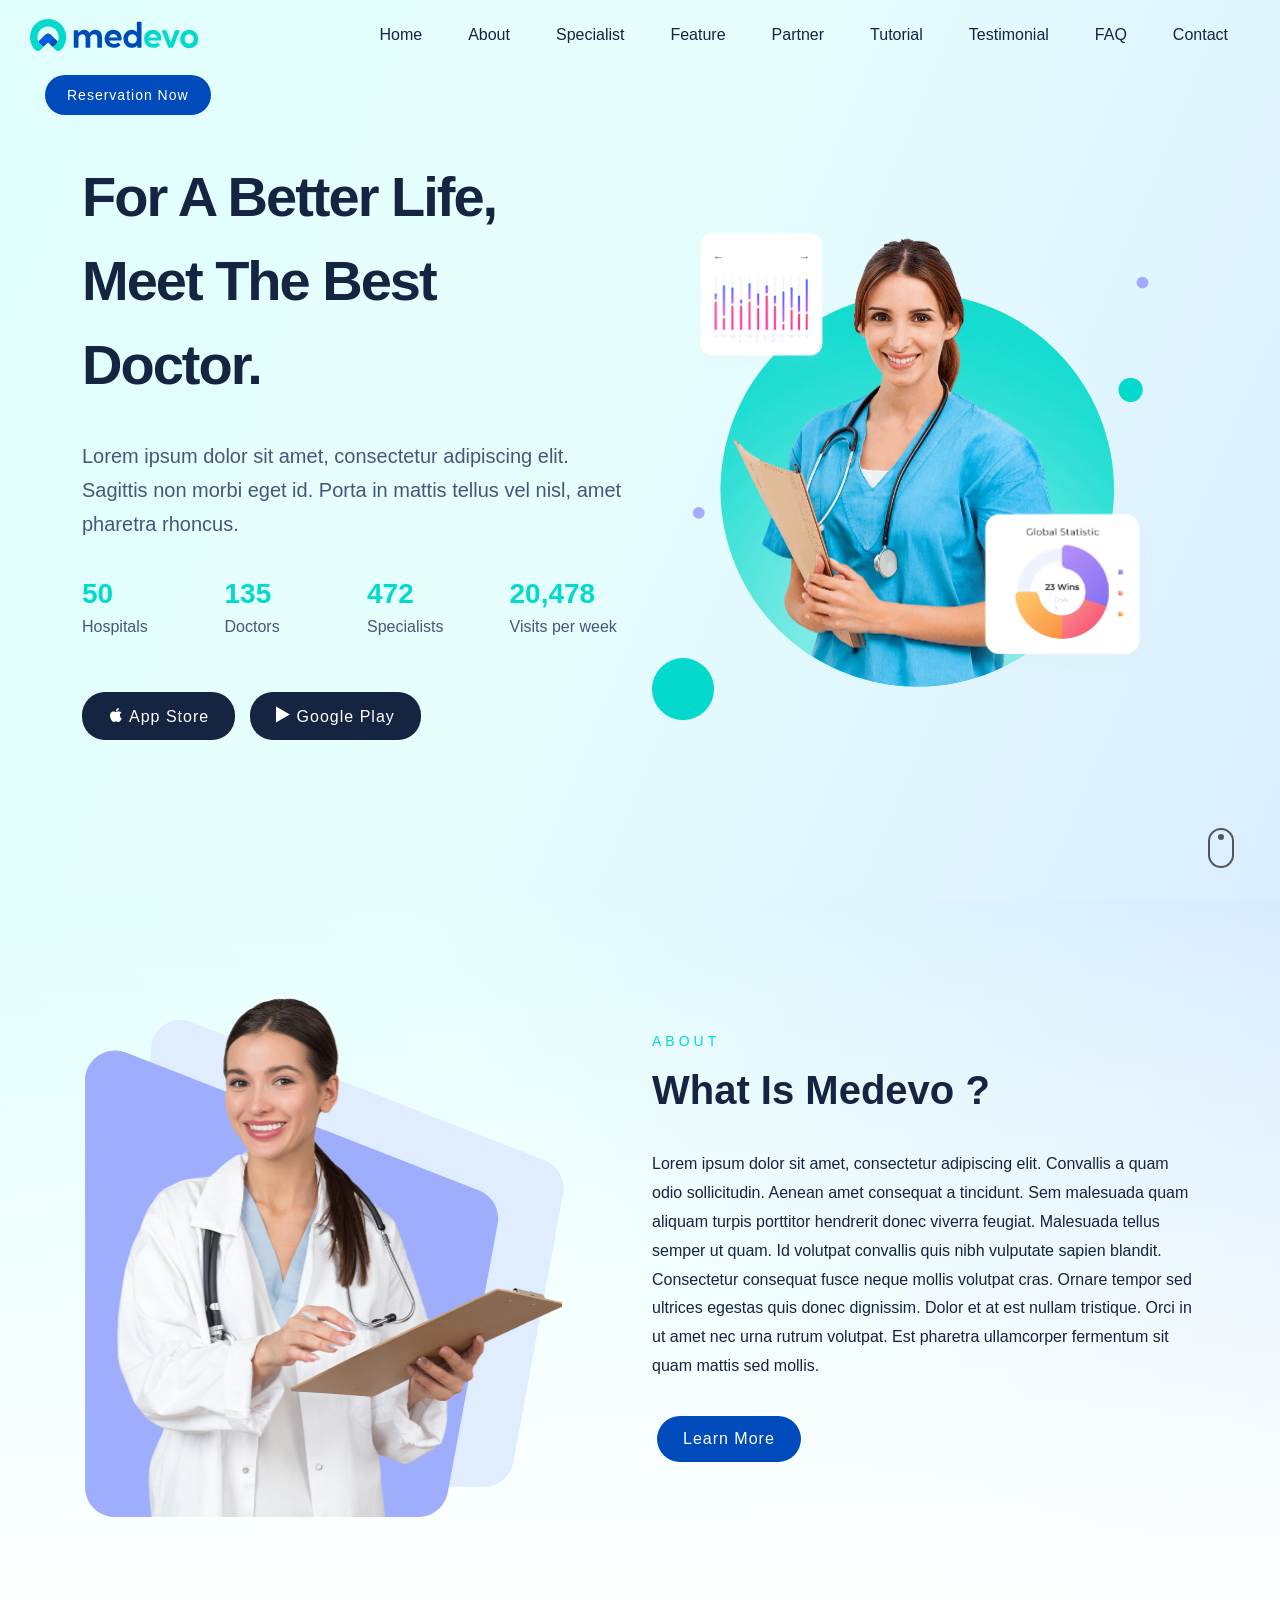
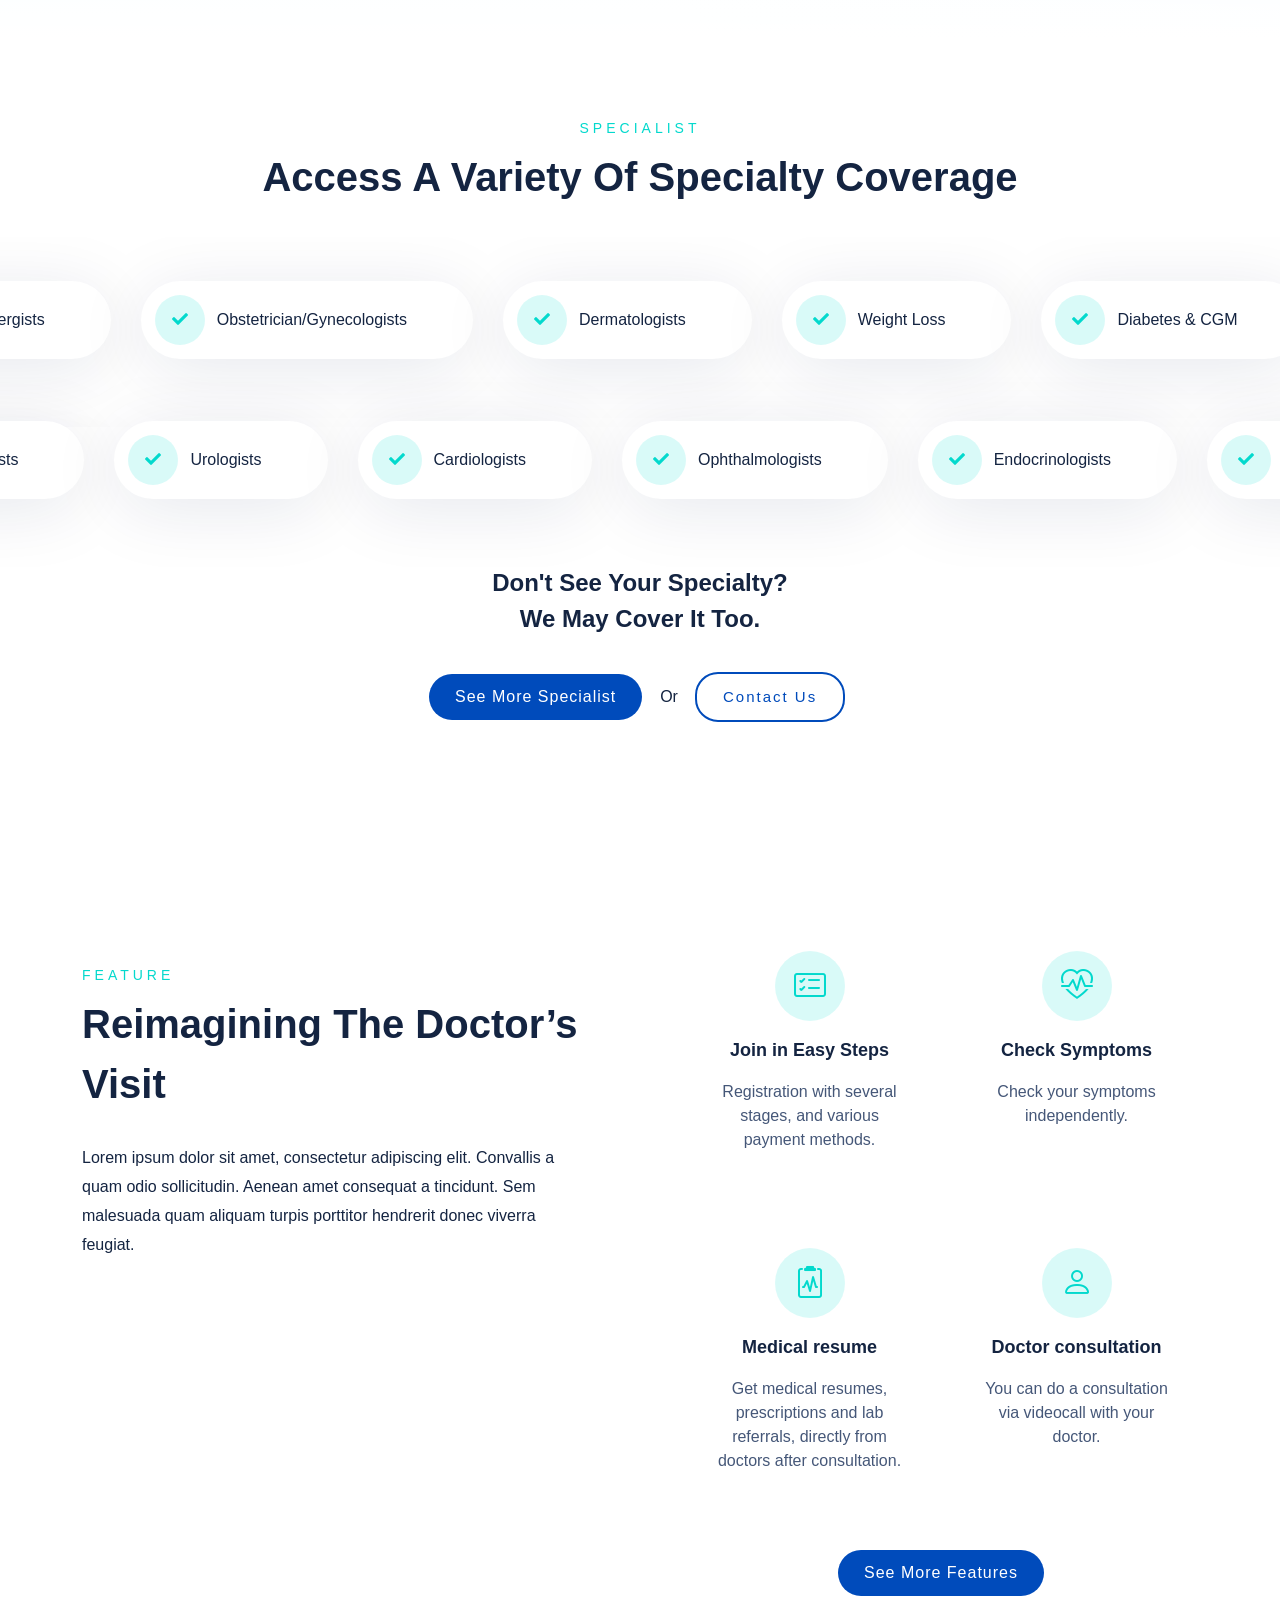
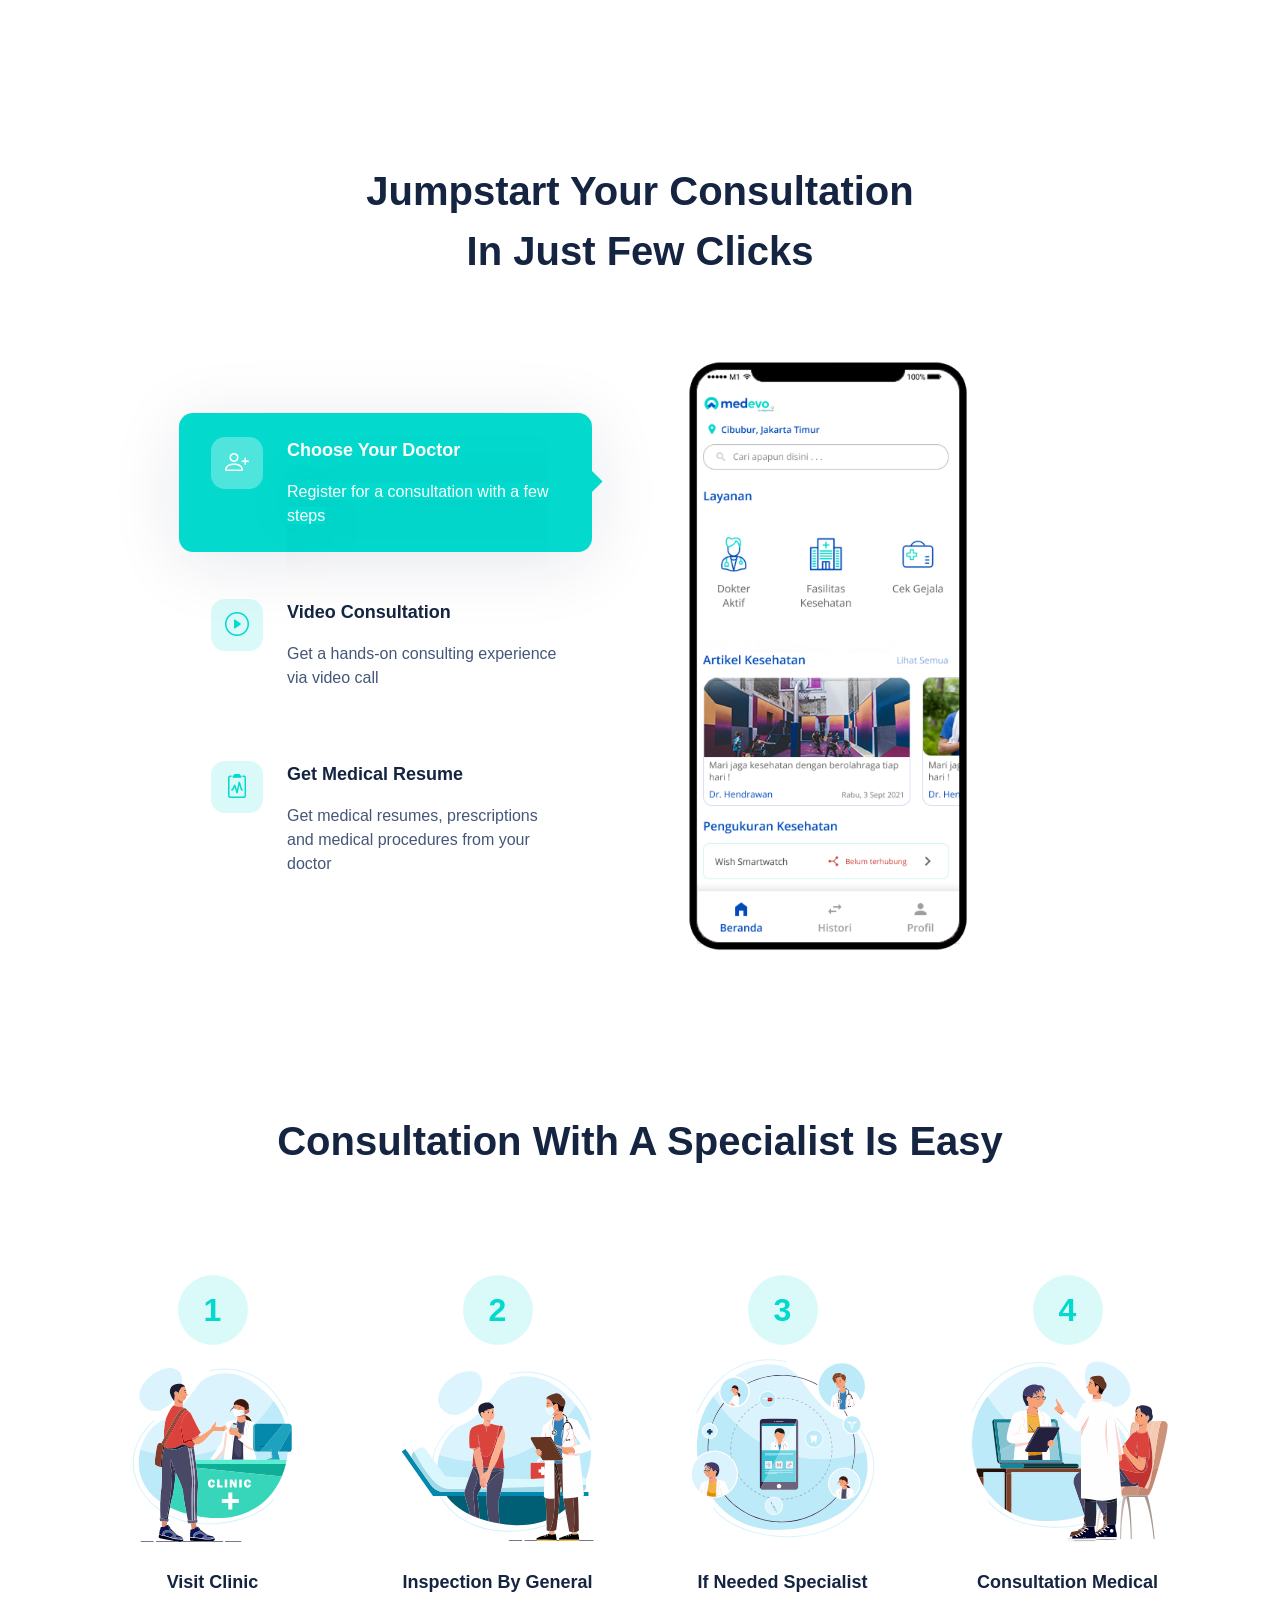
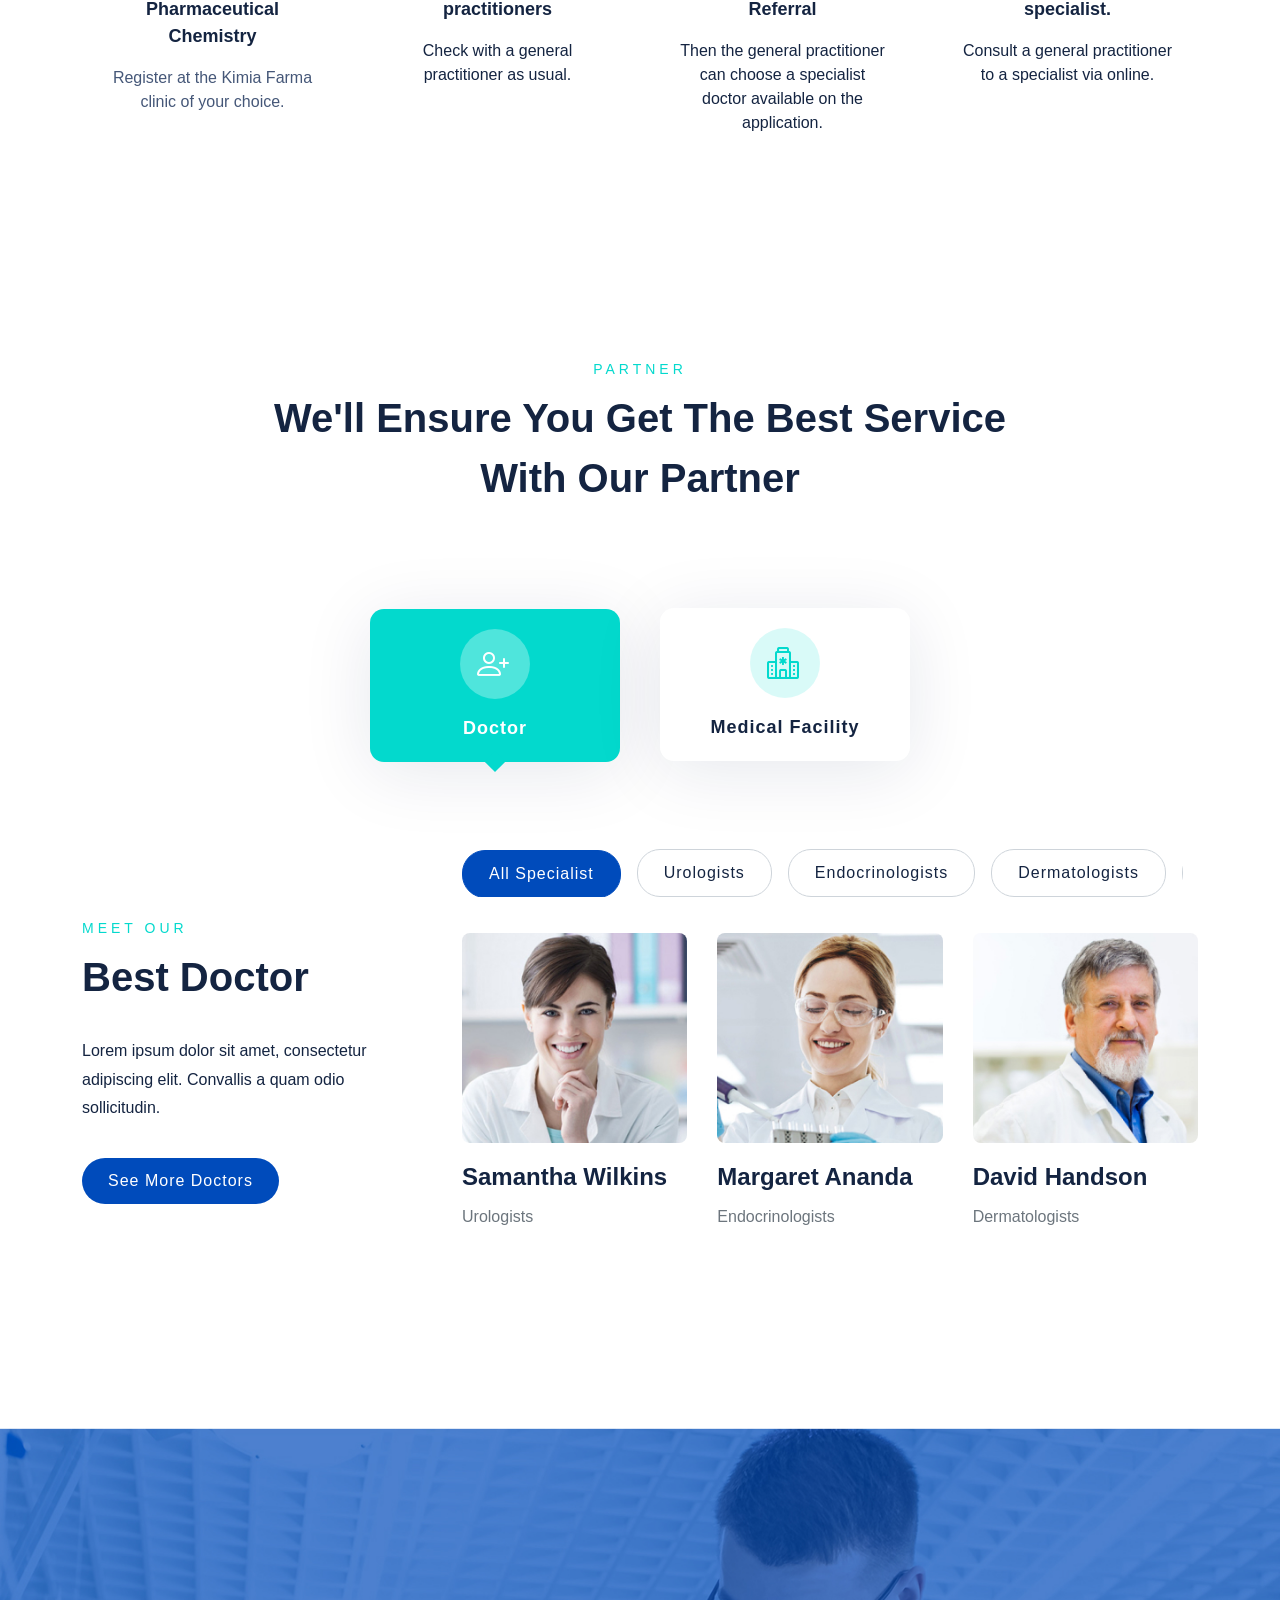
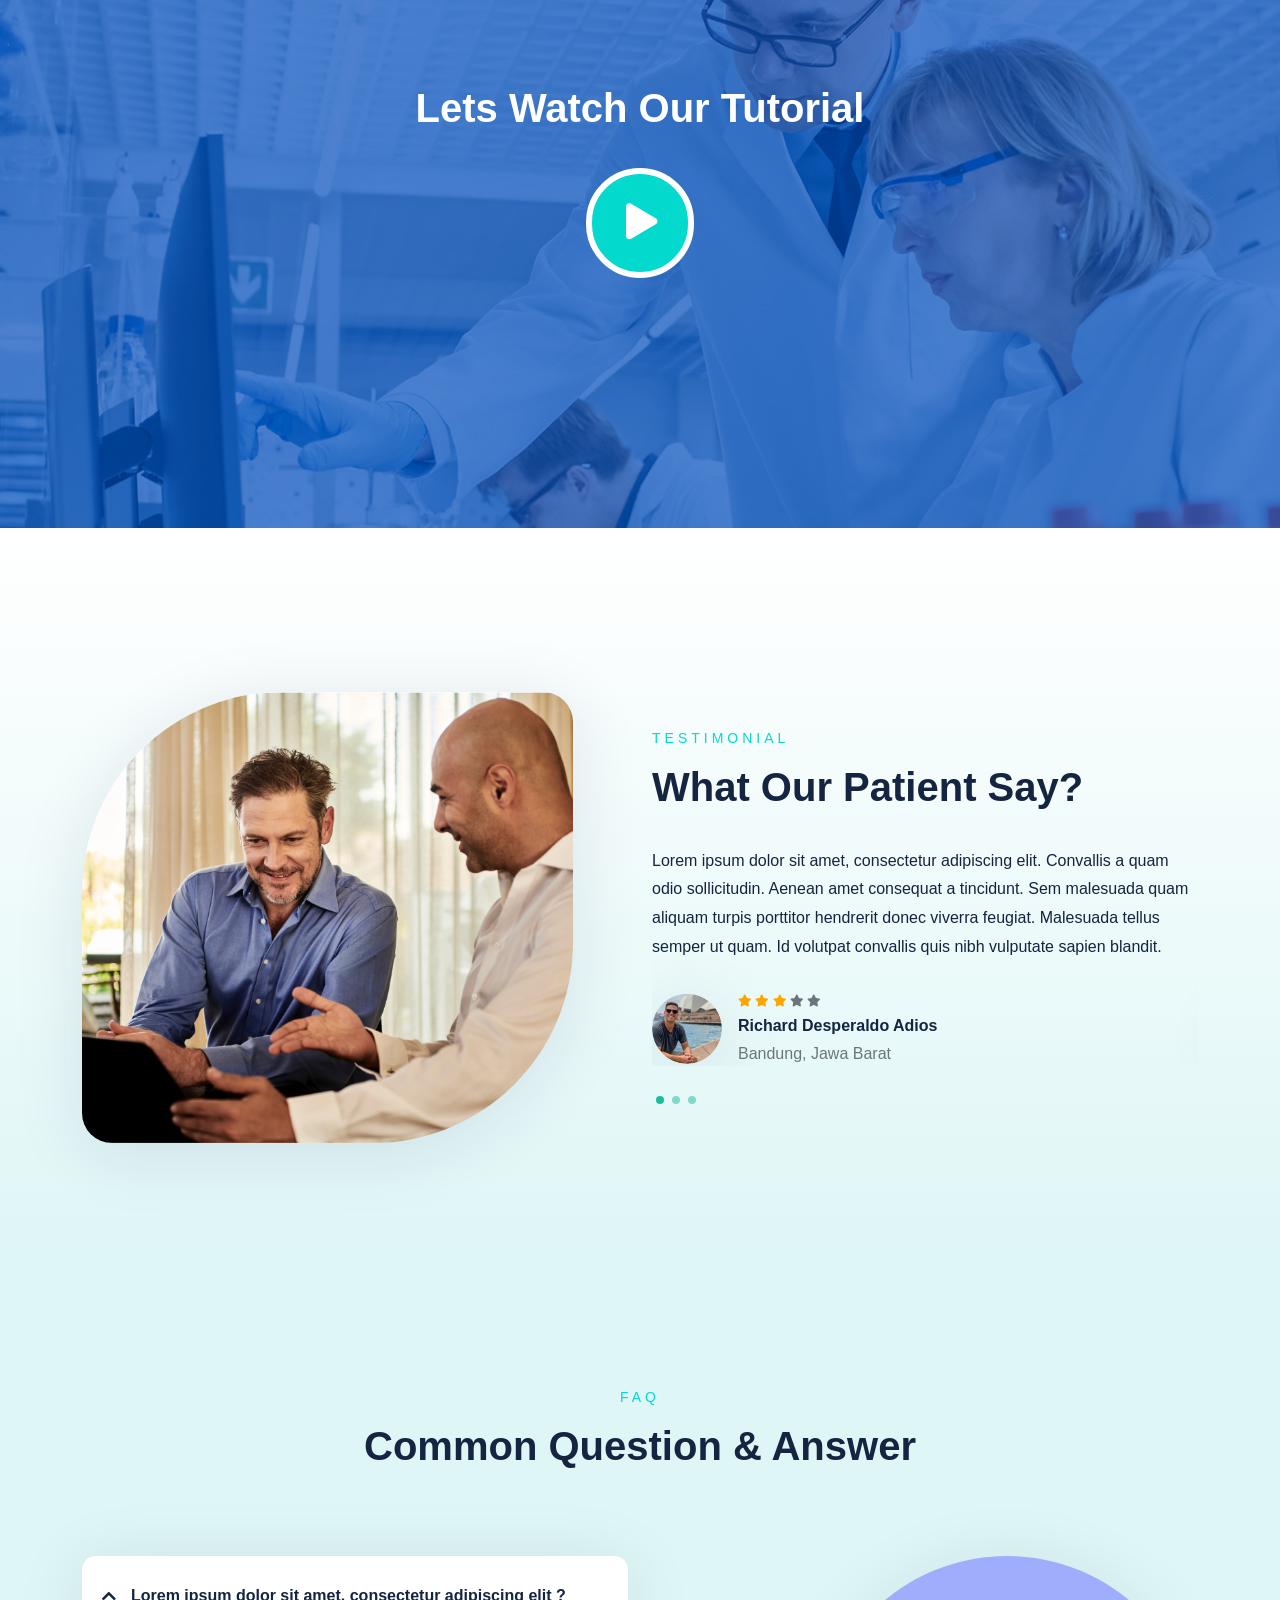
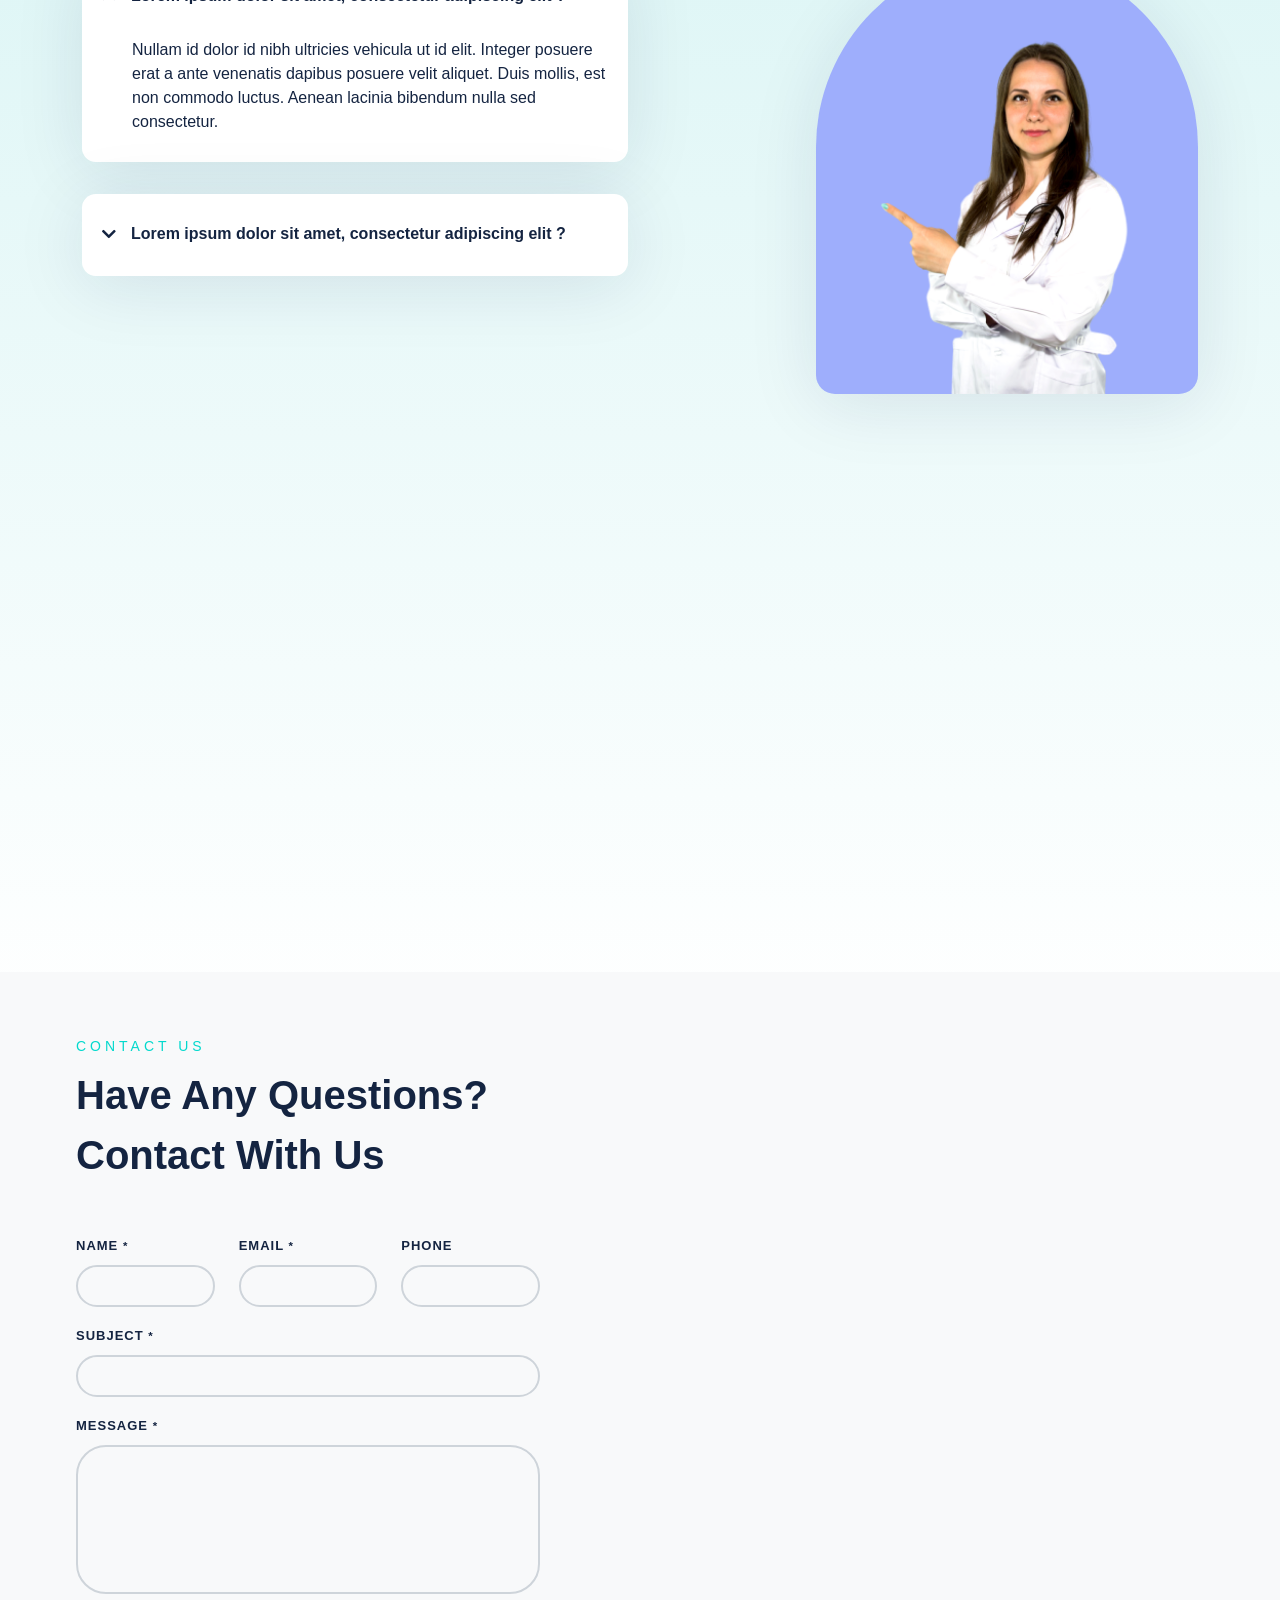
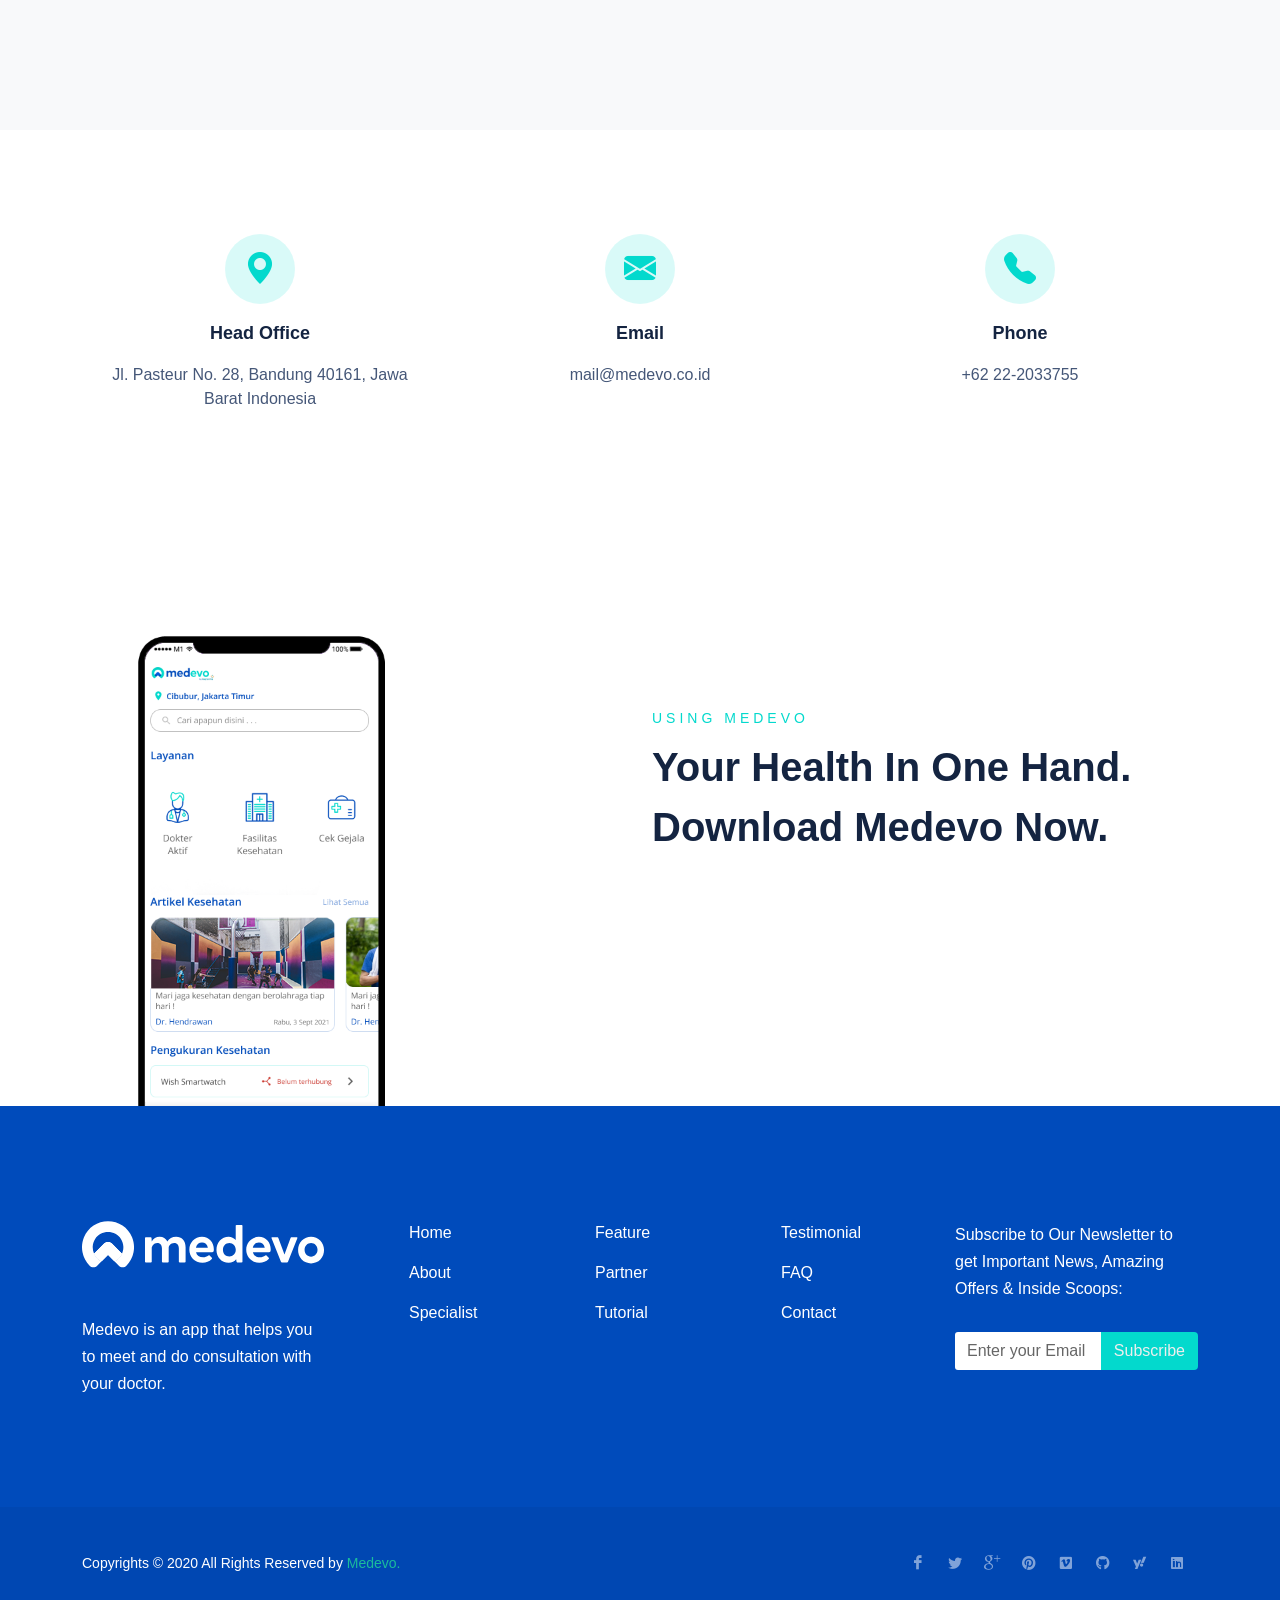
==== commit 11baf133: "update pwl nav" ====
--- a/index.html
+++ b/index.html
@@ -1774,7 +1774,7 @@
 									<form id="widget-subscribe-form" action="include/subscribe.php" method="post" class="mb-0">
 										<div class="input-group mx-auto">
 											<input type="email" id="widget-subscribe-form-email" name="widget-subscribe-form-email" class="form-control required email" placeholder="Enter your Email">
-											<button class="btn bg-primary" type="submit">Subscribe</button>
+											<button class="btn bg-primary dark" type="submit">Subscribe</button>
 										</div>
 									</form>
 								</div>
--- a/css/custom.css
+++ b/css/custom.css
@@ -529,7 +529,17 @@
     background-color: #004BBB !important;
     color: #FFF !important;
     text-decoration: none;
-    border: 1px solid #004BBB;
+    border: 0px solid #004BBB;
+}
+
+.owl-carousel {
+    --owl-nav-sizes: 60px;
+}
+
+.owl-carousel .owl-nav [class*=owl-] {
+    border: 0px solid rgba(0,0,0,0.2);
+    color: #142441;
+    box-shadow: 0px 10px 70px rgb(3 27 78 / 25%);
 }
 
 .partner .partner-type .tab-nav li a {
